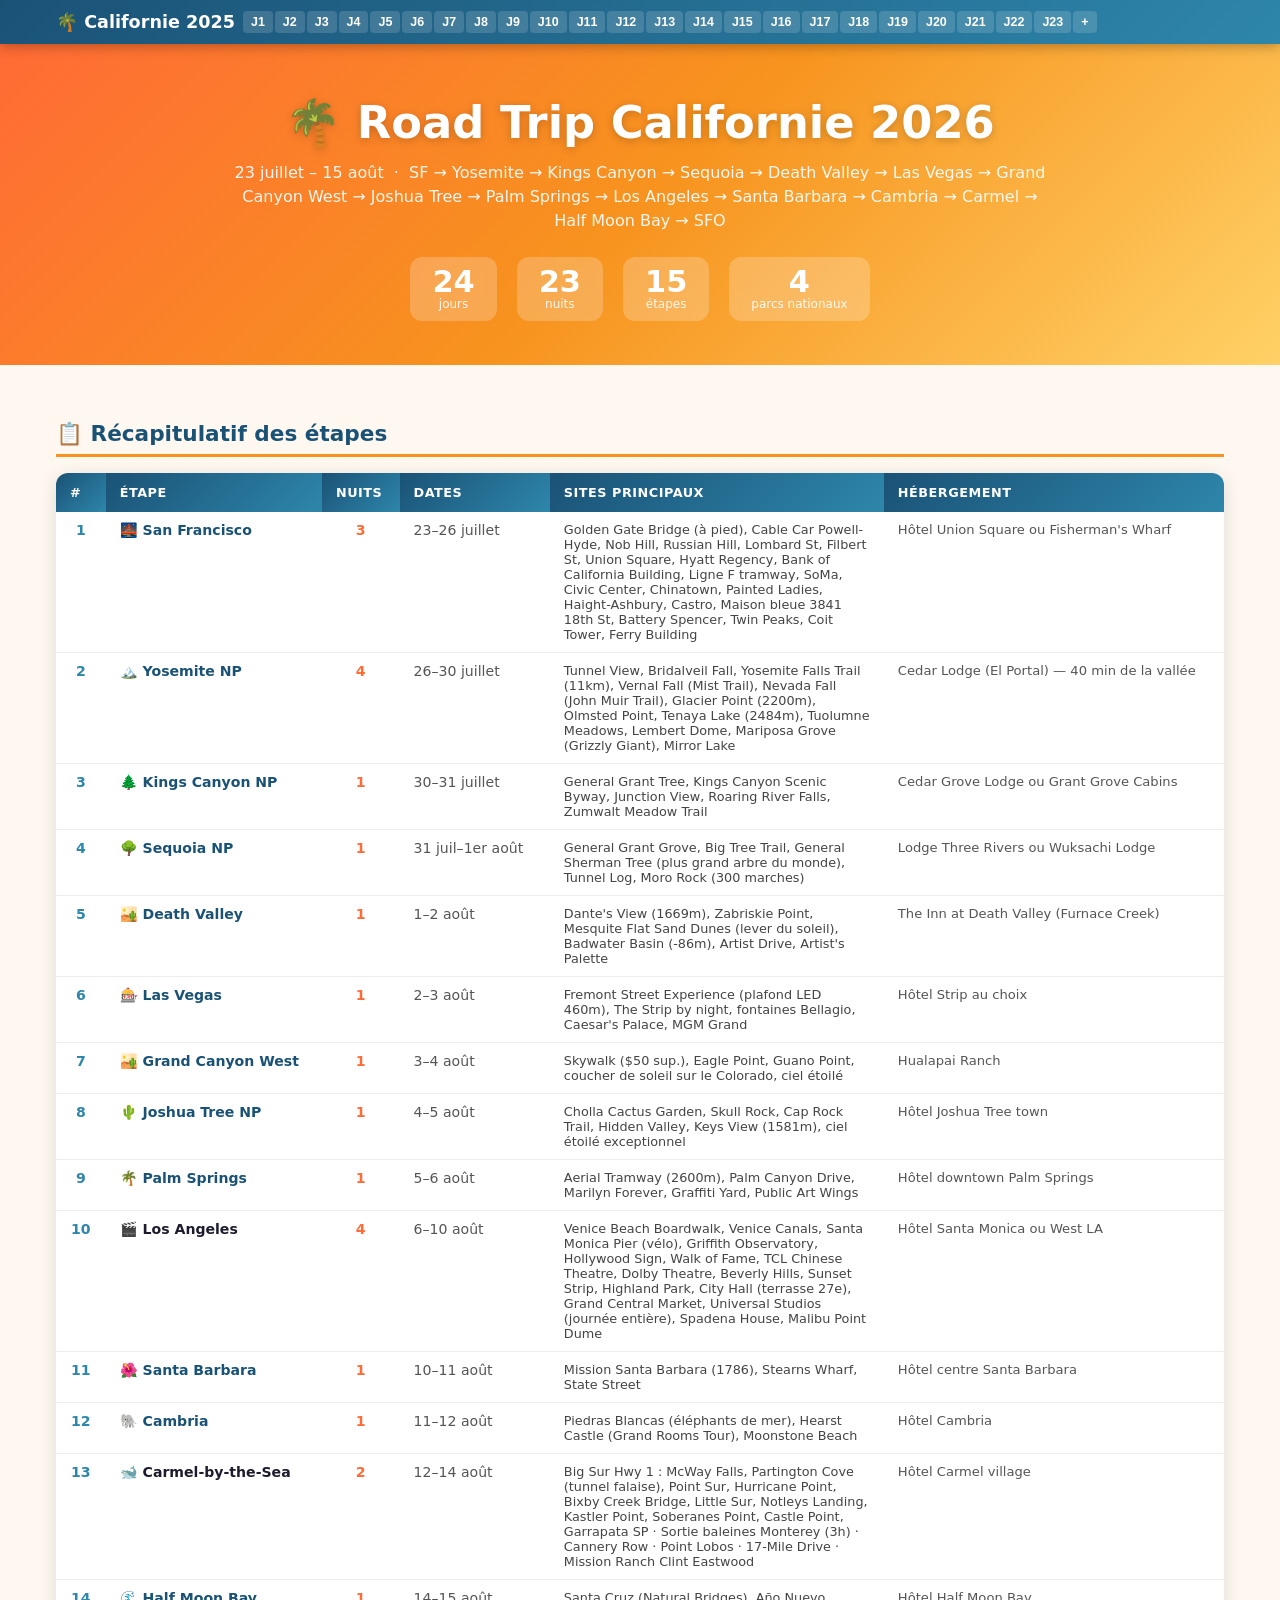
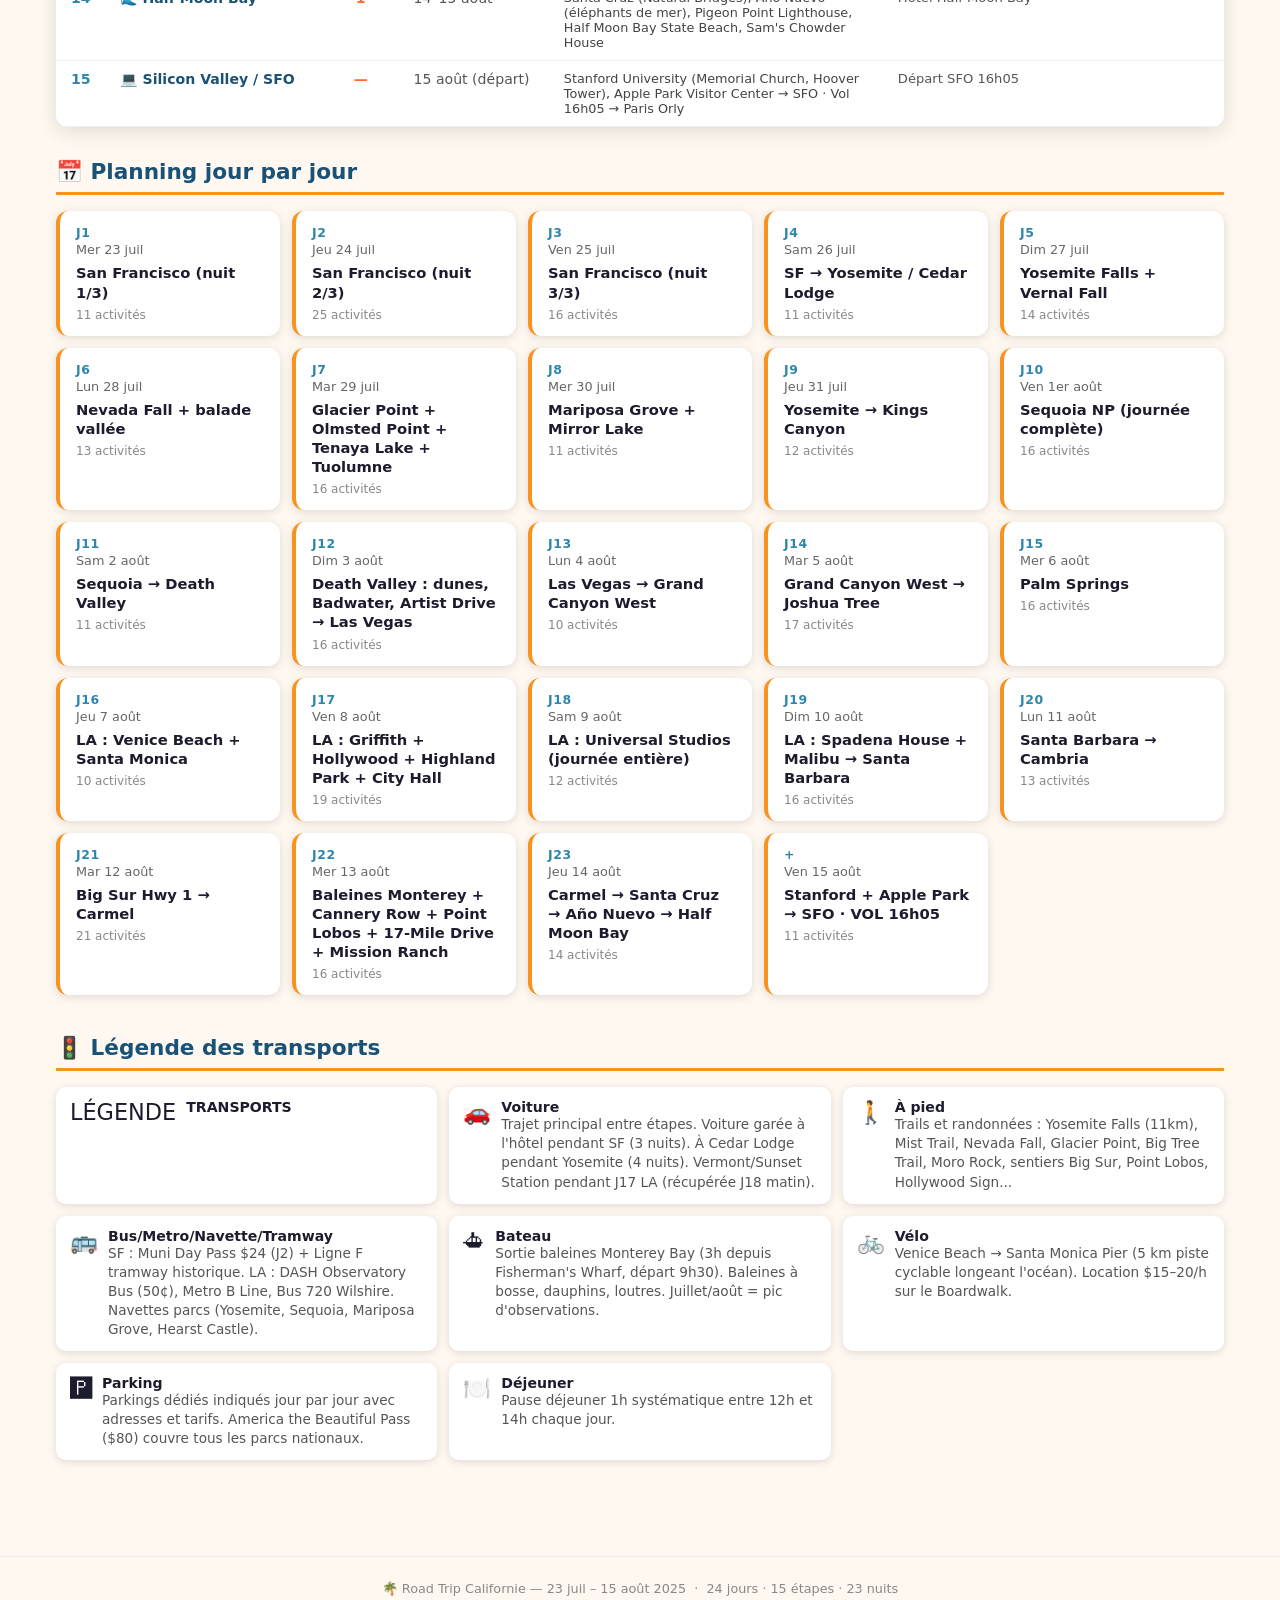
==== index.html @ 9e737b64 "Update year to 2026 in hero title Co-Authored-By: Claude Sonnet 4.6 <noreply@anthropic.com>" ====
<!DOCTYPE html>
<html lang="fr">
<head>
<meta charset="UTF-8">
<meta name="viewport" content="width=device-width, initial-scale=1.0">
<title>Road Trip Californie — 23 juil – 15 aout</title>
<style>
  :root {
    --sunset: #FF6B35; --gold: #F7931E; --sky: #2E86AB; --ocean: #1A5276;
    --sand: #FFF8F0; --palm: #27AE60; --dark: #1C1C2E; --light: #FAFAFA;
    --shadow: rgba(0,0,0,0.12);
  }
  * { box-sizing: border-box; margin: 0; padding: 0; }
  body { font-family: 'Segoe UI', system-ui, sans-serif; background: var(--sand); color: var(--dark); min-height: 100vh; }
  nav { background: linear-gradient(135deg, var(--ocean) 0%, var(--sky) 100%); color: white; position: sticky; top: 0; z-index: 100; box-shadow: 0 2px 12px rgba(0,0,0,0.3); }
  .nav-inner { max-width: 1200px; margin: 0 auto; display: flex; align-items: center; gap: 8px; padding: 0 16px; flex-wrap: wrap; }
  .nav-brand { font-size: 1.1rem; font-weight: 700; padding: 12px 0; cursor: pointer; white-space: nowrap; flex-shrink: 0; }
  .nav-brand:hover { opacity: 0.85; }
  .nav-days { display: flex; gap: 2px; flex-wrap: wrap; padding: 6px 0; flex: 1; }
  .nav-day-btn { background: rgba(255,255,255,0.15); border: none; color: white; padding: 4px 8px; border-radius: 4px; cursor: pointer; font-size: 0.78rem; font-weight: 600; transition: background 0.2s; white-space: nowrap; }
  .nav-day-btn:hover, .nav-day-btn.active { background: rgba(255,255,255,0.35); }
  .hero { background: linear-gradient(135deg, var(--sunset) 0%, var(--gold) 50%, #FFD166 100%); color: white; text-align: center; padding: 52px 20px 44px; position: relative; overflow: hidden; }
  .hero h1 { font-size: clamp(1.6rem, 4vw, 2.8rem); font-weight: 800; text-shadow: 0 2px 8px rgba(0,0,0,0.2); }
  .hero p { font-size: clamp(0.85rem, 2vw, 1rem); margin-top: 12px; opacity: 0.92; max-width: 820px; margin-left: auto; margin-right: auto; line-height: 1.5; }
  .hero-stats { display: flex; gap: 20px; justify-content: center; flex-wrap: wrap; margin-top: 24px; }
  .stat { background: rgba(255,255,255,0.22); border-radius: 12px; padding: 10px 22px; backdrop-filter: blur(4px); }
  .stat-num { font-size: 1.9rem; font-weight: 800; line-height: 1; }
  .stat-label { font-size: 0.75rem; opacity: 0.9; }
  main { max-width: 1200px; margin: 0 auto; padding: 24px 16px 48px; }
  .section-title { font-size: 1.35rem; font-weight: 700; color: var(--ocean); margin: 32px 0 16px; padding-bottom: 8px; border-bottom: 3px solid var(--gold); display: flex; align-items: center; gap: 10px; }
  .recap-table-wrap { overflow-x: auto; border-radius: 12px; box-shadow: 0 4px 20px var(--shadow); }
  table.recap { width: 100%; border-collapse: collapse; background: white; font-size: 0.88rem; }
  table.recap thead th { background: linear-gradient(135deg, var(--ocean), var(--sky)); color: white; padding: 12px 14px; text-align: left; font-weight: 700; font-size: 0.8rem; text-transform: uppercase; letter-spacing: 0.04em; }
  table.recap tbody tr { border-bottom: 1px solid #EEE; transition: background 0.15s; }
  table.recap tbody tr:hover { background: #F0F8FF; }
  table.recap tbody tr.total-row { background: linear-gradient(90deg, #FFF8F0, #FFF3E0); font-weight: 700; }
  table.recap tbody td { padding: 10px 14px; vertical-align: top; }
  table.recap tbody td:first-child { font-weight: 700; color: var(--sky); text-align: center; min-width: 32px; }
  table.recap tbody td:nth-child(2) { font-weight: 600; white-space: nowrap; }
  table.recap tbody td:nth-child(3) { text-align: center; font-weight: 700; color: var(--sunset); }
  table.recap tbody td:nth-child(4) { white-space: nowrap; color: #555; }
  .etape-link { color: var(--ocean); text-decoration: none; font-weight: 600; cursor: pointer; }
  .etape-link:hover { color: var(--sunset); text-decoration: underline; }
  .legende-grid { display: grid; grid-template-columns: repeat(auto-fill, minmax(300px, 1fr)); gap: 12px; }
  .legende-item { background: white; border-radius: 10px; padding: 12px 14px; box-shadow: 0 2px 8px var(--shadow); display: flex; gap: 10px; align-items: flex-start; font-size: 0.85rem; }
  .legende-icon { font-size: 1.4rem; flex-shrink: 0; }
  .legende-text strong { display: block; font-size: 0.88rem; color: var(--dark); }
  .legende-text span { color: #555; line-height: 1.4; }
  .days-grid { display: grid; grid-template-columns: repeat(auto-fill, minmax(220px, 1fr)); gap: 12px; }
  .day-card { background: white; border-radius: 12px; padding: 14px 16px; box-shadow: 0 2px 10px var(--shadow); cursor: pointer; transition: all 0.2s; border-left: 4px solid var(--gold); text-decoration: none; color: var(--dark); display: block; }
  .day-card:hover { transform: translateY(-2px); box-shadow: 0 6px 20px rgba(0,0,0,0.15); border-left-color: var(--sunset); }
  .day-card-num { font-size: 0.78rem; font-weight: 700; color: var(--sky); text-transform: uppercase; letter-spacing: 0.05em; }
  .day-card-date { font-size: 0.8rem; color: #666; margin-top: 2px; }
  .day-card-title { font-size: 0.92rem; font-weight: 600; margin-top: 6px; line-height: 1.3; }
  .day-card-count { font-size: 0.75rem; color: #888; margin-top: 6px; }
  .day-page { display: none; }
  .day-page.active { display: block; }
  .day-hero { background: linear-gradient(135deg, var(--ocean) 0%, var(--sky) 100%); color: white; border-radius: 16px; padding: 28px 24px; margin-bottom: 24px; box-shadow: 0 4px 20px rgba(0,0,0,0.2); }
  .day-hero-num { font-size: 0.85rem; font-weight: 700; opacity: 0.8; text-transform: uppercase; letter-spacing: 0.1em; }
  .day-hero-date { font-size: 1.05rem; font-weight: 600; margin-top: 4px; opacity: 0.9; }
  .day-hero-title { font-size: clamp(1.1rem, 3vw, 1.7rem); font-weight: 800; margin-top: 8px; }
  .day-nav { display: flex; gap: 12px; margin-bottom: 24px; flex-wrap: wrap; }
  .btn { background: white; border: 2px solid var(--sky); color: var(--sky); padding: 8px 18px; border-radius: 8px; cursor: pointer; font-weight: 600; font-size: 0.88rem; transition: all 0.2s; }
  .btn:hover { background: var(--sky); color: white; }
  .btn.primary { background: var(--sky); color: white; }
  .btn.primary:hover { background: var(--ocean); border-color: var(--ocean); }
  .activity-list { display: flex; flex-direction: column; gap: 8px; }
  .activity-item { background: white; border-radius: 10px; padding: 12px 16px; box-shadow: 0 2px 8px var(--shadow); display: grid; grid-template-columns: 72px auto 1fr auto; gap: 10px; align-items: start; border-left: 4px solid transparent; }
  .activity-time { font-weight: 700; font-size: 0.9rem; color: var(--ocean); white-space: nowrap; }
  .activity-type { font-size: 0.75rem; font-weight: 600; padding: 3px 8px; border-radius: 20px; white-space: nowrap; text-align: center; align-self: start; }
  .activity-desc { font-size: 0.88rem; line-height: 1.45; }
  .activity-duration { font-size: 0.78rem; color: #888; white-space: nowrap; text-align: right; font-style: italic; }
  .type-car { background: #FEF3C7; color: #92400E; }
  .type-walk { background: #D1FAE5; color: #065F46; }
  .type-activity { background: #EDE9FE; color: #5B21B6; }
  .type-meal { background: #FEE2E2; color: #991B1B; }
  .type-transit { background: #DBEAFE; color: #1E40AF; }
  .type-parking { background: #F3F4F6; color: #374151; }
  .type-alert { background: #FEE2E2; color: #991B1B; }
  .type-tip { background: #ECFDF5; color: #065F46; }
  .type-boat { background: #CFFAFE; color: #164E63; }
  .type-bike { background: #FEF9C3; color: #713F12; }
  .type-info { background: #F3F4F6; color: #374151; }
  .row-alert { border-left-color: #EF4444 !important; background: #FFF5F5 !important; }
  .row-tip { border-left-color: #10B981 !important; background: #F0FDF4 !important; }
  .row-meal { border-left-color: #F59E0B !important; }
  .row-car { border-left-color: #F59E0B !important; }
  .row-walk { border-left-color: #10B981 !important; }
  .row-transit { border-left-color: #3B82F6 !important; }
  .row-parking { border-left-color: #9CA3AF !important; }
  .row-boat { border-left-color: #06B6D4 !important; }
  .row-bike { border-left-color: #84CC16 !important; }
  .hidden { display: none !important; }
  footer { text-align: center; padding: 24px; color: #888; font-size: 0.8rem; border-top: 1px solid #EEE; margin-top: 48px; }
  @media (max-width: 600px) {
    .activity-item { grid-template-columns: 60px 1fr; }
    .activity-type { grid-column: 2; grid-row: 1; justify-self: start; }
    .activity-desc { grid-column: 1 / -1; }
    .activity-duration { grid-column: 1 / -1; text-align: left; }
  }
</style>
</head>
<body>

<nav>
  <div class="nav-inner">
    <div class="nav-brand" onclick="showHome()">🌴 Californie 2025</div>
    <div class="nav-days">
      <button class="nav-day-btn" onclick="showDay(0)" id="nav-btn-0">J1</button>
      <button class="nav-day-btn" onclick="showDay(1)" id="nav-btn-1">J2</button>
      <button class="nav-day-btn" onclick="showDay(2)" id="nav-btn-2">J3</button>
      <button class="nav-day-btn" onclick="showDay(3)" id="nav-btn-3">J4</button>
      <button class="nav-day-btn" onclick="showDay(4)" id="nav-btn-4">J5</button>
      <button class="nav-day-btn" onclick="showDay(5)" id="nav-btn-5">J6</button>
      <button class="nav-day-btn" onclick="showDay(6)" id="nav-btn-6">J7</button>
      <button class="nav-day-btn" onclick="showDay(7)" id="nav-btn-7">J8</button>
      <button class="nav-day-btn" onclick="showDay(8)" id="nav-btn-8">J9</button>
      <button class="nav-day-btn" onclick="showDay(9)" id="nav-btn-9">J10</button>
      <button class="nav-day-btn" onclick="showDay(10)" id="nav-btn-10">J11</button>
      <button class="nav-day-btn" onclick="showDay(11)" id="nav-btn-11">J12</button>
      <button class="nav-day-btn" onclick="showDay(12)" id="nav-btn-12">J13</button>
      <button class="nav-day-btn" onclick="showDay(13)" id="nav-btn-13">J14</button>
      <button class="nav-day-btn" onclick="showDay(14)" id="nav-btn-14">J15</button>
      <button class="nav-day-btn" onclick="showDay(15)" id="nav-btn-15">J16</button>
      <button class="nav-day-btn" onclick="showDay(16)" id="nav-btn-16">J17</button>
      <button class="nav-day-btn" onclick="showDay(17)" id="nav-btn-17">J18</button>
      <button class="nav-day-btn" onclick="showDay(18)" id="nav-btn-18">J19</button>
      <button class="nav-day-btn" onclick="showDay(19)" id="nav-btn-19">J20</button>
      <button class="nav-day-btn" onclick="showDay(20)" id="nav-btn-20">J21</button>
      <button class="nav-day-btn" onclick="showDay(21)" id="nav-btn-21">J22</button>
      <button class="nav-day-btn" onclick="showDay(22)" id="nav-btn-22">J23</button>
      <button class="nav-day-btn" onclick="showDay(23)" id="nav-btn-23">+</button>
    </div>
  </div>
</nav>

<div id="home-page">
  <div class="hero">
    <h1>🌴 Road Trip Californie 2026</h1>
    <p>23 juillet – 15 août &nbsp;·&nbsp; SF → Yosemite → Kings Canyon → Sequoia → Death Valley → Las Vegas → Grand Canyon West → Joshua Tree → Palm Springs → Los Angeles → Santa Barbara → Cambria → Carmel → Half Moon Bay → SFO</p>
    <div class="hero-stats">
      <div class="stat"><div class="stat-num">24</div><div class="stat-label">jours</div></div>
      <div class="stat"><div class="stat-num">23</div><div class="stat-label">nuits</div></div>
      <div class="stat"><div class="stat-num">15</div><div class="stat-label">étapes</div></div>
      <div class="stat"><div class="stat-num">4</div><div class="stat-label">parcs nationaux</div></div>
    </div>
  </div>

  <main>
    <div class="section-title">📋 Récapitulatif des étapes</div>
    <div class="recap-table-wrap">
      <table class="recap">
        <thead>
          <tr>
            <th>#</th>
            <th>Étape</th>
            <th>Nuits</th>
            <th>Dates</th>
            <th>Sites principaux</th>
            <th>Hébergement</th>
          </tr>
        </thead>
        <tbody>
          <tr>
            <td>1</td>
            <td><a class="etape-link" onclick="showDay(0)">🌉 San Francisco</a></td>
            <td>3</td>
            <td>23–26 juillet</td>
            <td style="font-size:0.8rem;color:#444;max-width:320px">Golden Gate Bridge (à pied), Cable Car Powell-Hyde, Nob Hill, Russian Hill, Lombard St, Filbert St, Union Square, Hyatt Regency, Bank of California Building, Ligne F tramway, SoMa, Civic Center, Chinatown, Painted Ladies, Haight-Ashbury, Castro, Maison bleue 3841 18th St, Battery Spencer, Twin Peaks, Coit Tower, Ferry Building</td>
            <td style="font-size:0.82rem;color:#555">Hôtel Union Square ou Fisherman&#39;s Wharf</td>
          </tr>
          <tr>
            <td>2</td>
            <td><a class="etape-link" onclick="showDay(3)">🏔️ Yosemite NP</a></td>
            <td>4</td>
            <td>26–30 juillet</td>
            <td style="font-size:0.8rem;color:#444;max-width:320px">Tunnel View, Bridalveil Fall, Yosemite Falls Trail (11km), Vernal Fall (Mist Trail), Nevada Fall (John Muir Trail), Glacier Point (2200m), Olmsted Point, Tenaya Lake (2484m), Tuolumne Meadows, Lembert Dome, Mariposa Grove (Grizzly Giant), Mirror Lake</td>
            <td style="font-size:0.82rem;color:#555">Cedar Lodge (El Portal) — 40 min de la vallée</td>
          </tr>
          <tr>
            <td>3</td>
            <td><a class="etape-link" onclick="showDay(8)">🌲 Kings Canyon NP</a></td>
            <td>1</td>
            <td>30–31 juillet</td>
            <td style="font-size:0.8rem;color:#444;max-width:320px">General Grant Tree, Kings Canyon Scenic Byway, Junction View, Roaring River Falls, Zumwalt Meadow Trail</td>
            <td style="font-size:0.82rem;color:#555">Cedar Grove Lodge ou Grant Grove Cabins</td>
          </tr>
          <tr>
            <td>4</td>
            <td><a class="etape-link" onclick="showDay(9)">🌳 Sequoia NP</a></td>
            <td>1</td>
            <td>31 juil–1er août</td>
            <td style="font-size:0.8rem;color:#444;max-width:320px">General Grant Grove, Big Tree Trail, General Sherman Tree (plus grand arbre du monde), Tunnel Log, Moro Rock (300 marches)</td>
            <td style="font-size:0.82rem;color:#555">Lodge Three Rivers ou Wuksachi Lodge</td>
          </tr>
          <tr>
            <td>5</td>
            <td><a class="etape-link" onclick="showDay(10)">🏜️ Death Valley</a></td>
            <td>1</td>
            <td>1–2 août</td>
            <td style="font-size:0.8rem;color:#444;max-width:320px">Dante&#39;s View (1669m), Zabriskie Point, Mesquite Flat Sand Dunes (lever du soleil), Badwater Basin (-86m), Artist Drive, Artist&#39;s Palette</td>
            <td style="font-size:0.82rem;color:#555">The Inn at Death Valley (Furnace Creek)</td>
          </tr>
          <tr>
            <td>6</td>
            <td><a class="etape-link" onclick="showDay(11)">🎰 Las Vegas</a></td>
            <td>1</td>
            <td>2–3 août</td>
            <td style="font-size:0.8rem;color:#444;max-width:320px">Fremont Street Experience (plafond LED 460m), The Strip by night, fontaines Bellagio, Caesar&#39;s Palace, MGM Grand</td>
            <td style="font-size:0.82rem;color:#555">Hôtel Strip au choix</td>
          </tr>
          <tr>
            <td>7</td>
            <td><a class="etape-link" onclick="showDay(8)">🏜️ Grand Canyon West</a></td>
            <td>1</td>
            <td>3–4 août</td>
            <td style="font-size:0.8rem;color:#444;max-width:320px">Skywalk ($50 sup.), Eagle Point, Guano Point, coucher de soleil sur le Colorado, ciel étoilé</td>
            <td style="font-size:0.82rem;color:#555">Hualapai Ranch</td>
          </tr>
          <tr>
            <td>8</td>
            <td><a class="etape-link" onclick="showDay(13)">🌵 Joshua Tree NP</a></td>
            <td>1</td>
            <td>4–5 août</td>
            <td style="font-size:0.8rem;color:#444;max-width:320px">Cholla Cactus Garden, Skull Rock, Cap Rock Trail, Hidden Valley, Keys View (1581m), ciel étoilé exceptionnel</td>
            <td style="font-size:0.82rem;color:#555">Hôtel Joshua Tree town</td>
          </tr>
          <tr>
            <td>9</td>
            <td><a class="etape-link" onclick="showDay(14)">🌴 Palm Springs</a></td>
            <td>1</td>
            <td>5–6 août</td>
            <td style="font-size:0.8rem;color:#444;max-width:320px">Aerial Tramway (2600m), Palm Canyon Drive, Marilyn Forever, Graffiti Yard, Public Art Wings</td>
            <td style="font-size:0.82rem;color:#555">Hôtel downtown Palm Springs</td>
          </tr>
          <tr>
            <td>10</td>
            <td>🎬 Los Angeles</td>
            <td>4</td>
            <td>6–10 août</td>
            <td style="font-size:0.8rem;color:#444;max-width:320px">Venice Beach Boardwalk, Venice Canals, Santa Monica Pier (vélo), Griffith Observatory, Hollywood Sign, Walk of Fame, TCL Chinese Theatre, Dolby Theatre, Beverly Hills, Sunset Strip, Highland Park, City Hall (terrasse 27e), Grand Central Market, Universal Studios (journée entière), Spadena House, Malibu Point Dume</td>
            <td style="font-size:0.82rem;color:#555">Hôtel Santa Monica ou West LA</td>
          </tr>
          <tr>
            <td>11</td>
            <td><a class="etape-link" onclick="showDay(15)">🌺 Santa Barbara</a></td>
            <td>1</td>
            <td>10–11 août</td>
            <td style="font-size:0.8rem;color:#444;max-width:320px">Mission Santa Barbara (1786), Stearns Wharf, State Street</td>
            <td style="font-size:0.82rem;color:#555">Hôtel centre Santa Barbara</td>
          </tr>
          <tr>
            <td>12</td>
            <td><a class="etape-link" onclick="showDay(19)">🐘 Cambria</a></td>
            <td>1</td>
            <td>11–12 août</td>
            <td style="font-size:0.8rem;color:#444;max-width:320px">Piedras Blancas (éléphants de mer), Hearst Castle (Grand Rooms Tour), Moonstone Beach</td>
            <td style="font-size:0.82rem;color:#555">Hôtel Cambria</td>
          </tr>
          <tr>
            <td>13</td>
            <td>🐋 Carmel-by-the-Sea</td>
            <td>2</td>
            <td>12–14 août</td>
            <td style="font-size:0.8rem;color:#444;max-width:320px">Big Sur Hwy 1 : McWay Falls, Partington Cove (tunnel falaise), Point Sur, Hurricane Point, Bixby Creek Bridge, Little Sur, Notleys Landing, Kastler Point, Soberanes Point, Castle Point, Garrapata SP · Sortie baleines Monterey (3h) · Cannery Row · Point Lobos · 17-Mile Drive · Mission Ranch Clint Eastwood</td>
            <td style="font-size:0.82rem;color:#555">Hôtel Carmel village</td>
          </tr>
          <tr>
            <td>14</td>
            <td><a class="etape-link" onclick="showDay(22)">🌊 Half Moon Bay</a></td>
            <td>1</td>
            <td>14–15 août</td>
            <td style="font-size:0.8rem;color:#444;max-width:320px">Santa Cruz (Natural Bridges), Año Nuevo (éléphants de mer), Pigeon Point Lighthouse, Half Moon Bay State Beach, Sam&#39;s Chowder House</td>
            <td style="font-size:0.82rem;color:#555">Hôtel Half Moon Bay</td>
          </tr>
          <tr>
            <td>15</td>
            <td><a class="etape-link" onclick="showDay(10)">💻 Silicon Valley / SFO</a></td>
            <td>—</td>
            <td>15 août (départ)</td>
            <td style="font-size:0.8rem;color:#444;max-width:320px">Stanford University (Memorial Church, Hoover Tower), Apple Park Visitor Center → SFO · Vol 16h05 → Paris Orly</td>
            <td style="font-size:0.82rem;color:#555">Départ SFO 16h05</td>
          </tr>
        </tbody>
      </table>
    </div>

    <div class="section-title">📅 Planning jour par jour</div>
    <div class="days-grid">
      <a class="day-card" onclick="showDay(0)">
        <div class="day-card-num">J1</div>
        <div class="day-card-date">Mer 23 juil</div>
        <div class="day-card-title">San Francisco (nuit 1/3)</div>
        <div class="day-card-count">11 activités</div>
      </a>
      <a class="day-card" onclick="showDay(1)">
        <div class="day-card-num">J2</div>
        <div class="day-card-date">Jeu 24 juil</div>
        <div class="day-card-title">San Francisco (nuit 2/3)</div>
        <div class="day-card-count">25 activités</div>
      </a>
      <a class="day-card" onclick="showDay(2)">
        <div class="day-card-num">J3</div>
        <div class="day-card-date">Ven 25 juil</div>
        <div class="day-card-title">San Francisco (nuit 3/3)</div>
        <div class="day-card-count">16 activités</div>
      </a>
      <a class="day-card" onclick="showDay(3)">
        <div class="day-card-num">J4</div>
        <div class="day-card-date">Sam 26 juil</div>
        <div class="day-card-title">SF → Yosemite / Cedar Lodge</div>
        <div class="day-card-count">11 activités</div>
      </a>
      <a class="day-card" onclick="showDay(4)">
        <div class="day-card-num">J5</div>
        <div class="day-card-date">Dim 27 juil</div>
        <div class="day-card-title">Yosemite Falls + Vernal Fall</div>
        <div class="day-card-count">14 activités</div>
      </a>
      <a class="day-card" onclick="showDay(5)">
        <div class="day-card-num">J6</div>
        <div class="day-card-date">Lun 28 juil</div>
        <div class="day-card-title">Nevada Fall + balade vallée</div>
        <div class="day-card-count">13 activités</div>
      </a>
      <a class="day-card" onclick="showDay(6)">
        <div class="day-card-num">J7</div>
        <div class="day-card-date">Mar 29 juil</div>
        <div class="day-card-title">Glacier Point + Olmsted Point + Tenaya Lake + Tuolumne</div>
        <div class="day-card-count">16 activités</div>
      </a>
      <a class="day-card" onclick="showDay(7)">
        <div class="day-card-num">J8</div>
        <div class="day-card-date">Mer 30 juil</div>
        <div class="day-card-title">Mariposa Grove + Mirror Lake</div>
        <div class="day-card-count">11 activités</div>
      </a>
      <a class="day-card" onclick="showDay(8)">
        <div class="day-card-num">J9</div>
        <div class="day-card-date">Jeu 31 juil</div>
        <div class="day-card-title">Yosemite → Kings Canyon</div>
        <div class="day-card-count">12 activités</div>
      </a>
      <a class="day-card" onclick="showDay(9)">
        <div class="day-card-num">J10</div>
        <div class="day-card-date">Ven 1er août</div>
        <div class="day-card-title">Sequoia NP (journée complète)</div>
        <div class="day-card-count">16 activités</div>
      </a>
      <a class="day-card" onclick="showDay(10)">
        <div class="day-card-num">J11</div>
        <div class="day-card-date">Sam 2 août</div>
        <div class="day-card-title">Sequoia → Death Valley</div>
        <div class="day-card-count">11 activités</div>
      </a>
      <a class="day-card" onclick="showDay(11)">
        <div class="day-card-num">J12</div>
        <div class="day-card-date">Dim 3 août</div>
        <div class="day-card-title">Death Valley : dunes, Badwater, Artist Drive → Las Vegas</div>
        <div class="day-card-count">16 activités</div>
      </a>
      <a class="day-card" onclick="showDay(12)">
        <div class="day-card-num">J13</div>
        <div class="day-card-date">Lun 4 août</div>
        <div class="day-card-title">Las Vegas → Grand Canyon West</div>
        <div class="day-card-count">10 activités</div>
      </a>
      <a class="day-card" onclick="showDay(13)">
        <div class="day-card-num">J14</div>
        <div class="day-card-date">Mar 5 août</div>
        <div class="day-card-title">Grand Canyon West → Joshua Tree</div>
        <div class="day-card-count">17 activités</div>
      </a>
      <a class="day-card" onclick="showDay(14)">
        <div class="day-card-num">J15</div>
        <div class="day-card-date">Mer 6 août</div>
        <div class="day-card-title">Palm Springs</div>
        <div class="day-card-count">16 activités</div>
      </a>
      <a class="day-card" onclick="showDay(15)">
        <div class="day-card-num">J16</div>
        <div class="day-card-date">Jeu 7 août</div>
        <div class="day-card-title">LA : Venice Beach + Santa Monica</div>
        <div class="day-card-count">10 activités</div>
      </a>
      <a class="day-card" onclick="showDay(16)">
        <div class="day-card-num">J17</div>
        <div class="day-card-date">Ven 8 août</div>
        <div class="day-card-title">LA : Griffith + Hollywood + Highland Park + City Hall</div>
        <div class="day-card-count">19 activités</div>
      </a>
      <a class="day-card" onclick="showDay(17)">
        <div class="day-card-num">J18</div>
        <div class="day-card-date">Sam 9 août</div>
        <div class="day-card-title">LA : Universal Studios (journée entière)</div>
        <div class="day-card-count">12 activités</div>
      </a>
      <a class="day-card" onclick="showDay(18)">
        <div class="day-card-num">J19</div>
        <div class="day-card-date">Dim 10 août</div>
        <div class="day-card-title">LA : Spadena House + Malibu → Santa Barbara</div>
        <div class="day-card-count">16 activités</div>
      </a>
      <a class="day-card" onclick="showDay(19)">
        <div class="day-card-num">J20</div>
        <div class="day-card-date">Lun 11 août</div>
        <div class="day-card-title">Santa Barbara → Cambria</div>
        <div class="day-card-count">13 activités</div>
      </a>
      <a class="day-card" onclick="showDay(20)">
        <div class="day-card-num">J21</div>
        <div class="day-card-date">Mar 12 août</div>
        <div class="day-card-title">Big Sur Hwy 1 → Carmel</div>
        <div class="day-card-count">21 activités</div>
      </a>
      <a class="day-card" onclick="showDay(21)">
        <div class="day-card-num">J22</div>
        <div class="day-card-date">Mer 13 août</div>
        <div class="day-card-title">Baleines Monterey + Cannery Row + Point Lobos + 17-Mile Drive + Mission Ranch</div>
        <div class="day-card-count">16 activités</div>
      </a>
      <a class="day-card" onclick="showDay(22)">
        <div class="day-card-num">J23</div>
        <div class="day-card-date">Jeu 14 août</div>
        <div class="day-card-title">Carmel → Santa Cruz → Año Nuevo → Half Moon Bay</div>
        <div class="day-card-count">14 activités</div>
      </a>
      <a class="day-card" onclick="showDay(23)">
        <div class="day-card-num">+</div>
        <div class="day-card-date">Ven 15 août</div>
        <div class="day-card-title">Stanford + Apple Park → SFO · VOL 16h05</div>
        <div class="day-card-count">11 activités</div>
      </a>
    </div>

    <div class="section-title" style="margin-top:40px">🚦 Légende des transports</div>
    <div class="legende-grid">
      <div class="legende-item">
        <div class="legende-icon">LÉGENDE</div>
        <div class="legende-text"><strong>TRANSPORTS</strong><span></span></div>
      </div>
      <div class="legende-item">
        <div class="legende-icon">🚗</div>
        <div class="legende-text"><strong>Voiture</strong><span>Trajet principal entre étapes. Voiture garée à l&#39;hôtel pendant SF (3 nuits). À Cedar Lodge pendant Yosemite (4 nuits). Vermont/Sunset Station pendant J17 LA (récupérée J18 matin).</span></div>
      </div>
      <div class="legende-item">
        <div class="legende-icon">🚶</div>
        <div class="legende-text"><strong>À pied</strong><span>Trails et randonnées : Yosemite Falls (11km), Mist Trail, Nevada Fall, Glacier Point, Big Tree Trail, Moro Rock, sentiers Big Sur, Point Lobos, Hollywood Sign...</span></div>
      </div>
      <div class="legende-item">
        <div class="legende-icon">🚌</div>
        <div class="legende-text"><strong>Bus/Metro/Navette/Tramway</strong><span>SF : Muni Day Pass $24 (J2) + Ligne F tramway historique. LA : DASH Observatory Bus (50¢), Metro B Line, Bus 720 Wilshire. Navettes parcs (Yosemite, Sequoia, Mariposa Grove, Hearst Castle).</span></div>
      </div>
      <div class="legende-item">
        <div class="legende-icon">⛴</div>
        <div class="legende-text"><strong>Bateau</strong><span>Sortie baleines Monterey Bay (3h depuis Fisherman&#39;s Wharf, départ 9h30). Baleines à bosse, dauphins, loutres. Juillet/août = pic d&#39;observations.</span></div>
      </div>
      <div class="legende-item">
        <div class="legende-icon">🚲</div>
        <div class="legende-text"><strong>Vélo</strong><span>Venice Beach → Santa Monica Pier (5 km piste cyclable longeant l&#39;océan). Location $15–20/h sur le Boardwalk.</span></div>
      </div>
      <div class="legende-item">
        <div class="legende-icon">🅿</div>
        <div class="legende-text"><strong>Parking</strong><span>Parkings dédiés indiqués jour par jour avec adresses et tarifs. America the Beautiful Pass ($80) couvre tous les parcs nationaux.</span></div>
      </div>
      <div class="legende-item">
        <div class="legende-icon">🍽️</div>
        <div class="legende-text"><strong>Déjeuner</strong><span>Pause déjeuner 1h systématique entre 12h et 14h chaque jour.</span></div>
      </div>
    </div>
  </main>
</div>

<div id="day-page-0" class="day-page">
  <div class="day-hero">
    <div class="day-hero-num">J1</div>
    <div class="day-hero-date">Mer 23 juil</div>
    <div class="day-hero-title">San Francisco (nuit 1/3)</div>
  </div>
  <main>
    <div class="day-nav">
      <button class="btn" onclick="showHome()">&#8592; Récapitulatif</button>
      
      <button class="btn primary" onclick="showDay(1)">&#9654; J2</button>
    </div>
    <div class="activity-list">
          <div class="activity-item row-activity">
          <div class="activity-time">13h50</div>
          <div class="activity-type type-activity">🏃 Activité</div>
          <div class="activity-desc">Atterrissage SFO. Bagages + immigration.</div>
          <div class="activity-duration">~1h</div>
        </div>
          <div class="activity-item row-car">
          <div class="activity-time">15h00</div>
          <div class="activity-type type-car">🚗 Voiture</div>
          <div class="activity-desc">SFO → hôtel (Union Square ou Fisherman&#39;s Wharf)</div>
          <div class="activity-duration">45 min</div>
        </div>
          <div class="activity-item row-info">
          <div class="activity-time">💡 Conseil</div>
          <div class="activity-type type-info"></div>
          <div class="activity-desc">Voiture garée au parking hôtel — n&#39;en bouge plus jusqu&#39;au Jour 4 matin.</div>
          <div class="activity-duration"></div>
        </div>
          <div class="activity-item row-activity">
          <div class="activity-time">16h00</div>
          <div class="activity-type type-activity">🏃 Activité</div>
          <div class="activity-desc">Check-in hôtel. Repos — décalage 9h Paris → SF.</div>
          <div class="activity-duration"></div>
        </div>
          <div class="activity-item row-walk">
          <div class="activity-time">16h30</div>
          <div class="activity-type type-walk">🚶 À pied</div>
          <div class="activity-desc">Union Square : place centrale de SF, grands magasins, sculptures, ambiance animée.</div>
          <div class="activity-duration">30 min</div>
        </div>
          <div class="activity-item row-transit">
          <div class="activity-time">17h05</div>
          <div class="activity-type type-transit">🚌 Muni</div>
          <div class="activity-desc">Union Square → Embarcadero</div>
          <div class="activity-duration">10 min</div>
        </div>
          <div class="activity-item row-walk">
          <div class="activity-time">17h20</div>
          <div class="activity-type type-walk">🚶 À pied</div>
          <div class="activity-desc">Hyatt Regency SF (5 Embarcadero Center) : atrium spectaculaire de 17 étages. Entrée libre.</div>
          <div class="activity-duration">20 min</div>
        </div>
          <div class="activity-item row-walk">
          <div class="activity-time">17h45</div>
          <div class="activity-type type-walk">🚶 À pied</div>
          <div class="activity-desc">Hyatt Regency → Pier 39 (Fisherman&#39;s Wharf)</div>
          <div class="activity-duration">10 min</div>
        </div>
          <div class="activity-item row-walk">
          <div class="activity-time">18h00</div>
          <div class="activity-type type-walk">🚶 À pied</div>
          <div class="activity-desc">Pier 39 : lions de mer, boutiques, ambiance du port.</div>
          <div class="activity-duration">45 min</div>
        </div>
          <div class="activity-item row-meal">
          <div class="activity-time">19h00</div>
          <div class="activity-type type-meal">🍽️ Déjeuner</div>
          <div class="activity-desc">Dîner Fisherman&#39;s Wharf : fruits de mer, chowder en pain sourdough.</div>
          <div class="activity-duration">1h</div>
        </div>
          <div class="activity-item row-alert">
          <div class="activity-time">21h00</div>
          <div class="activity-type type-alert">⚠️ Alerte</div>
          <div class="activity-desc">Coucher tôt obligatoire — récupération jet-lag 9h de décalage.</div>
          <div class="activity-duration"></div>
        </div>
    </div>
    <div class="day-nav" style="margin-top:24px">
      <button class="btn" onclick="showHome()">&#8592; Récapitulatif</button>
      
      <button class="btn primary" onclick="showDay(1)">&#9654; J2</button>
    </div>
  </main>
</div>

<div id="day-page-1" class="day-page">
  <div class="day-hero">
    <div class="day-hero-num">J2</div>
    <div class="day-hero-date">Jeu 24 juil</div>
    <div class="day-hero-title">San Francisco (nuit 2/3)</div>
  </div>
  <main>
    <div class="day-nav">
      <button class="btn" onclick="showHome()">&#8592; Récapitulatif</button>
      <button class="btn" onclick="showDay(0)">&#9664; J1</button>
      <button class="btn primary" onclick="showDay(2)">&#9654; J3</button>
    </div>
    <div class="activity-list">
          <div class="activity-item row-activity">
          <div class="activity-time">09h00</div>
          <div class="activity-type type-activity">🏃 Activité</div>
          <div class="activity-desc">Départ hôtel — journée 100% transports en commun. Achetez Muni Day Pass $24.</div>
          <div class="activity-duration"></div>
        </div>
          <div class="activity-item row-transit">
          <div class="activity-time">💡 Conseil</div>
          <div class="activity-type type-transit">Muni Day Pass $24 : cable car + bus + tramway ligne F illimités toute la journée.</div>
          <div class="activity-desc">$24</div>
          <div class="activity-duration"></div>
        </div>
          <div class="activity-item row-transit">
          <div class="activity-time">09h00</div>
          <div class="activity-type type-transit">🚌 Muni bus 28</div>
          <div class="activity-desc">Hôtel → Golden Gate Bridge Vista Point (côté SF)</div>
          <div class="activity-duration">25 min</div>
        </div>
          <div class="activity-item row-walk">
          <div class="activity-time">09h30</div>
          <div class="activity-type type-walk">🚶 À pied</div>
          <div class="activity-desc">Golden Gate Bridge : traversée à pied A/R (1,5 km). Vue sur la baie et Marin.</div>
          <div class="activity-duration">25 min</div>
        </div>
          <div class="activity-item row-transit">
          <div class="activity-time">10h00</div>
          <div class="activity-type type-transit">🚌 Muni</div>
          <div class="activity-desc">Golden Gate → terminus cable car Powell-Hyde (Powell &amp; Market)</div>
          <div class="activity-duration">15 min</div>
        </div>
          <div class="activity-item row-transit">
          <div class="activity-time">10h20</div>
          <div class="activity-type type-transit">🚌 Cable car Powell-Hyde</div>
          <div class="activity-desc">Monte Nob Hill : quartier des grandes demeures victoriennes, Grace Cathedral, Huntington Park.</div>
          <div class="activity-duration">15 min · inclus pass</div>
        </div>
          <div class="activity-item row-transit">
          <div class="activity-time">10h40</div>
          <div class="activity-type type-transit">🚌 Cable car (suite)</div>
          <div class="activity-desc">Nob Hill → Russian Hill : quartier bohème, jardins cachés, vue sur Bay Bridge.</div>
          <div class="activity-duration">10 min</div>
        </div>
          <div class="activity-item row-walk">
          <div class="activity-time">10h55</div>
          <div class="activity-type type-walk">🚶 À pied</div>
          <div class="activity-desc">Lombard Street : descente à pied du célèbre zigzag à 8 virages.</div>
          <div class="activity-duration">20 min</div>
        </div>
          <div class="activity-item row-walk">
          <div class="activity-time">11h20</div>
          <div class="activity-type type-walk">🚶 À pied</div>
          <div class="activity-desc">Lombard → Filbert Street (Telegraph Hill) : rue la plus pentue de SF. Perroquets sauvages.</div>
          <div class="activity-duration">15 min</div>
        </div>
          <div class="activity-item row-meal">
          <div class="activity-time">12h30</div>
          <div class="activity-type type-meal">🍽️ Déjeuner</div>
          <div class="activity-desc">Pause déjeuner — North Beach — Tony&#39;s Pizza ou Café Vesuvio, ambiance italienne</div>
          <div class="activity-duration">1h</div>
        </div>
          <div class="activity-item row-walk">
          <div class="activity-time">13h30</div>
          <div class="activity-type type-walk">🚶 À pied</div>
          <div class="activity-desc">Chinatown : Grant Avenue, temples, épiceries exotiques, architecture orientale.</div>
          <div class="activity-duration">45 min</div>
        </div>
          <div class="activity-item row-walk">
          <div class="activity-time">14h20</div>
          <div class="activity-type type-walk">🚶 À pied</div>
          <div class="activity-desc">Bank of California Building (400 California St, Financial District) : néo-classique 1908.</div>
          <div class="activity-duration">15 min</div>
        </div>
          <div class="activity-item row-walk">
          <div class="activity-time">14h40</div>
          <div class="activity-type type-walk">🚶 À pied</div>
          <div class="activity-desc">Montgomery Street : cœur du Financial District, architecture années 1920–60.</div>
          <div class="activity-duration">15 min</div>
        </div>
          <div class="activity-item row-transit">
          <div class="activity-time">15h00</div>
          <div class="activity-type type-transit">🚌 Ligne F (tramway historique)</div>
          <div class="activity-desc">Market Street → SoMa : tramways vintage des années 1930–50 (Melbourne, Milan, Philadelphie). Montez ligne F direction Castro.</div>
          <div class="activity-duration">15 min · inclus pass</div>
        </div>
          <div class="activity-item row-walk">
          <div class="activity-time">15h20</div>
          <div class="activity-type type-walk">🚶 À pied</div>
          <div class="activity-desc">SoMa (South of Market) : arrêt intermédiaire. Galeries d&#39;art, street art, architecture industrielle reconvertie.</div>
          <div class="activity-duration">25 min</div>
        </div>
          <div class="activity-item row-transit">
          <div class="activity-time">15h50</div>
          <div class="activity-type type-transit">🚌 Ligne F (suite)</div>
          <div class="activity-desc">SoMa → Civic Center</div>
          <div class="activity-duration">10 min · inclus pass</div>
        </div>
          <div class="activity-item row-walk">
          <div class="activity-time">16h05</div>
          <div class="activity-type type-walk">🚶 À pied</div>
          <div class="activity-desc">Civic Center : City Hall (dôme doré 1915), Bill Graham Civic Auditorium, architecture Beaux-Arts.</div>
          <div class="activity-duration">30 min</div>
        </div>
          <div class="activity-item row-transit">
          <div class="activity-time">16h40</div>
          <div class="activity-type type-transit">🚌 Muni bus 21</div>
          <div class="activity-desc">Civic Center → Alamo Square</div>
          <div class="activity-duration">15 min</div>
        </div>
          <div class="activity-item row-walk">
          <div class="activity-time">17h00</div>
          <div class="activity-type type-walk">🚶 À pied</div>
          <div class="activity-desc">Painted Ladies (Alamo Square) : photo face à la skyline de SF.</div>
          <div class="activity-duration">30 min</div>
        </div>
          <div class="activity-item row-walk">
          <div class="activity-time">17h35</div>
          <div class="activity-type type-walk">🚶 À pied</div>
          <div class="activity-desc">Haight-Ashbury : quartier hippie, boutiques vintage.</div>
          <div class="activity-duration">35 min</div>
        </div>
          <div class="activity-item row-transit">
          <div class="activity-time">18h15</div>
          <div class="activity-type type-transit">🚌 Muni bus 24</div>
          <div class="activity-desc">Haight-Ashbury → Castro District</div>
          <div class="activity-duration">15 min</div>
        </div>
          <div class="activity-item row-walk">
          <div class="activity-time">18h35</div>
          <div class="activity-type type-walk">🚶 À pied</div>
          <div class="activity-desc">Castro : Rainbow Flag, boutiques emblématiques, architecture victorienne colorée.</div>
          <div class="activity-duration">25 min</div>
        </div>
          <div class="activity-item row-walk">
          <div class="activity-time">19h05</div>
          <div class="activity-type type-walk">🚶 À pied</div>
          <div class="activity-desc">Castro → Maison bleue (3841 18th Street) : maison victorienne emblématique. Photo.</div>
          <div class="activity-duration">10 min</div>
        </div>
          <div class="activity-item row-transit">
          <div class="activity-time">19h20</div>
          <div class="activity-type type-transit">🚌 Muni</div>
          <div class="activity-desc">Castro → hôtel</div>
          <div class="activity-duration">20 min</div>
        </div>
          <div class="activity-item row-meal">
          <div class="activity-time">20h00</div>
          <div class="activity-type type-meal">🍽️ Déjeuner</div>
          <div class="activity-desc">Dîner SF — Hayes Valley ou Mission District.</div>
          <div class="activity-duration">1h</div>
        </div>
    </div>
    <div class="day-nav" style="margin-top:24px">
      <button class="btn" onclick="showHome()">&#8592; Récapitulatif</button>
      <button class="btn" onclick="showDay(0)">&#9664; J1</button>
      <button class="btn primary" onclick="showDay(2)">&#9654; J3</button>
    </div>
  </main>
</div>

<div id="day-page-2" class="day-page">
  <div class="day-hero">
    <div class="day-hero-num">J3</div>
    <div class="day-hero-date">Ven 25 juil</div>
    <div class="day-hero-title">San Francisco (nuit 3/3)</div>
  </div>
  <main>
    <div class="day-nav">
      <button class="btn" onclick="showHome()">&#8592; Récapitulatif</button>
      <button class="btn" onclick="showDay(1)">&#9664; J2</button>
      <button class="btn primary" onclick="showDay(3)">&#9654; J4</button>
    </div>
    <div class="activity-list">
          <div class="activity-item row-activity">
          <div class="activity-time">09h00</div>
          <div class="activity-type type-activity">🏃 Activité</div>
          <div class="activity-desc">Départ hôtel en voiture — seule demi-journée en voiture à SF.</div>
          <div class="activity-duration"></div>
        </div>
          <div class="activity-item row-car">
          <div class="activity-time">09h00</div>
          <div class="activity-type type-car">🚗 Voiture</div>
          <div class="activity-desc">Hôtel → Battery Spencer (traversée Golden Gate, côté Marin)</div>
          <div class="activity-duration">20 min</div>
        </div>
          <div class="activity-item row-walk">
          <div class="activity-time">09h25</div>
          <div class="activity-type type-walk">🚶 À pied</div>
          <div class="activity-desc">Battery Spencer : photo emblématique du Golden Gate en surplomb depuis fortifications militaires.</div>
          <div class="activity-duration">20 min</div>
        </div>
          <div class="activity-item row-car">
          <div class="activity-time">09h50</div>
          <div class="activity-type type-car">🚗 Voiture</div>
          <div class="activity-desc">Battery Spencer → Twin Peaks (retour côté SF)</div>
          <div class="activity-duration">25 min</div>
        </div>
          <div class="activity-item row-walk">
          <div class="activity-time">10h15</div>
          <div class="activity-type type-walk">🚶 À pied</div>
          <div class="activity-desc">Twin Peaks : vue à 360° sur toute SF depuis 280m. La meilleure vue de la ville.</div>
          <div class="activity-duration">30 min</div>
        </div>
          <div class="activity-item row-car">
          <div class="activity-time">10h50</div>
          <div class="activity-type type-car">🚗 Voiture</div>
          <div class="activity-desc">Twin Peaks → Coit Tower (North Beach)</div>
          <div class="activity-duration">15 min</div>
        </div>
          <div class="activity-item row-parking">
          <div class="activity-time">11h05</div>
          <div class="activity-type type-parking">🅿 Parking</div>
          <div class="activity-desc">Coit Tower Lot (Telegraph Hill Blvd) — arrivez tôt, places limitées.</div>
          <div class="activity-duration">$5–8/h</div>
        </div>
          <div class="activity-item row-walk">
          <div class="activity-time">11h10</div>
          <div class="activity-type type-walk">🚶 À pied</div>
          <div class="activity-desc">Coit Tower : fresques murales New Deal (années 30) + vue panoramique sur la baie.</div>
          <div class="activity-duration">40 min</div>
        </div>
          <div class="activity-item row-meal">
          <div class="activity-time">12h30</div>
          <div class="activity-type type-meal">🍽️ Déjeuner</div>
          <div class="activity-desc">Pause déjeuner — North Beach — déjeuner avant-dernière journée à SF</div>
          <div class="activity-duration">1h</div>
        </div>
          <div class="activity-item row-car">
          <div class="activity-time">13h30</div>
          <div class="activity-type type-car">🚗 Voiture</div>
          <div class="activity-desc">Voiture rendue au parking hôtel. Après-midi à pied.</div>
          <div class="activity-duration">10 min</div>
        </div>
          <div class="activity-item row-transit">
          <div class="activity-time">13h45</div>
          <div class="activity-type type-transit">🚌 Ligne F (tramway historique)</div>
          <div class="activity-desc">Hôtel → Embarcadero (Ferry Building)</div>
          <div class="activity-duration">10 min · $2.50</div>
        </div>
          <div class="activity-item row-walk">
          <div class="activity-time">14h00</div>
          <div class="activity-type type-walk">🚶 À pied</div>
          <div class="activity-desc">Ferry Building Marketplace : marché de producteurs, huîtres, chocolat Dandelion, café Blue Bottle.</div>
          <div class="activity-duration">1h</div>
        </div>
          <div class="activity-item row-walk">
          <div class="activity-time">15h05</div>
          <div class="activity-type type-walk">🚶 À pied</div>
          <div class="activity-desc">Embarcadero : promenade face à la baie, vue sur Bay Bridge.</div>
          <div class="activity-duration">30 min</div>
        </div>
          <div class="activity-item row-transit">
          <div class="activity-time">15h40</div>
          <div class="activity-type type-transit">🚌 Muni</div>
          <div class="activity-desc">Embarcadero → hôtel</div>
          <div class="activity-duration">15 min</div>
        </div>
          <div class="activity-item row-activity">
          <div class="activity-time">16h00</div>
          <div class="activity-type type-activity">🏃 Activité</div>
          <div class="activity-desc">Retour hôtel. Repos. Préparer bagages Yosemite — départ demain matin.</div>
          <div class="activity-duration"></div>
        </div>
          <div class="activity-item row-meal">
          <div class="activity-time">19h30</div>
          <div class="activity-type type-meal">🍽️ Déjeuner</div>
          <div class="activity-desc">Dernier dîner SF.</div>
          <div class="activity-duration">1h</div>
        </div>
    </div>
    <div class="day-nav" style="margin-top:24px">
      <button class="btn" onclick="showHome()">&#8592; Récapitulatif</button>
      <button class="btn" onclick="showDay(1)">&#9664; J2</button>
      <button class="btn primary" onclick="showDay(3)">&#9654; J4</button>
    </div>
  </main>
</div>

<div id="day-page-3" class="day-page">
  <div class="day-hero">
    <div class="day-hero-num">J4</div>
    <div class="day-hero-date">Sam 26 juil</div>
    <div class="day-hero-title">SF → Yosemite / Cedar Lodge</div>
  </div>
  <main>
    <div class="day-nav">
      <button class="btn" onclick="showHome()">&#8592; Récapitulatif</button>
      <button class="btn" onclick="showDay(2)">&#9664; J3</button>
      <button class="btn primary" onclick="showDay(4)">&#9654; J5</button>
    </div>
    <div class="activity-list">
          <div class="activity-item row-activity">
          <div class="activity-time">09h00</div>
          <div class="activity-type type-activity">🏃 Activité</div>
          <div class="activity-desc">Check-out hôtel SF. Bagages en voiture. Voiture reprise parking hôtel.</div>
          <div class="activity-duration"></div>
        </div>
          <div class="activity-item row-car">
          <div class="activity-time">09h00</div>
          <div class="activity-type type-car">🚗 Voiture</div>
          <div class="activity-desc">SF → Yosemite Valley via Hwy 120 (Big Oak Flat Road) — 190 km</div>
          <div class="activity-duration">4h</div>
        </div>
          <div class="activity-item row-meal">
          <div class="activity-time">12h30</div>
          <div class="activity-type type-meal">🍽️ Déjeuner</div>
          <div class="activity-desc">Pause déjeuner — En route — pause à Manteca ou Groveland sur Hwy 120</div>
          <div class="activity-duration">1h</div>
        </div>
          <div class="activity-item row-walk">
          <div class="activity-time">13h30</div>
          <div class="activity-type type-walk">🚶 À pied</div>
          <div class="activity-desc">Tunnel View : premier choc visuel (El Capitan, Half Dome, Bridalveil Fall). Vue iconique.</div>
          <div class="activity-duration">20 min</div>
        </div>
          <div class="activity-item row-car">
          <div class="activity-time">13h55</div>
          <div class="activity-type type-car">🚗 Voiture</div>
          <div class="activity-desc">Tunnel View → Bridalveil Fall parking</div>
          <div class="activity-duration">10 min</div>
        </div>
          <div class="activity-item row-walk">
          <div class="activity-time">14h05</div>
          <div class="activity-type type-walk">🚶 À pied</div>
          <div class="activity-desc">Bridalveil Fall : 400m à pied A/R. Chute de 188m. Embruns en été.</div>
          <div class="activity-duration">25 min</div>
        </div>
          <div class="activity-item row-car">
          <div class="activity-time">14h35</div>
          <div class="activity-type type-car">🚗 Voiture</div>
          <div class="activity-desc">Bridalveil Fall → Cedar Lodge (El Portal) via Hwy 140 — sortie ouest du parc</div>
          <div class="activity-duration">35 min</div>
        </div>
          <div class="activity-item row-activity">
          <div class="activity-time">15h15</div>
          <div class="activity-type type-activity">🏃 Activité</div>
          <div class="activity-desc">Check-in Cedar Lodge (9966 CA-140, El Portal). Piscine, repos.</div>
          <div class="activity-duration"></div>
        </div>
          <div class="activity-item row-meal">
          <div class="activity-time">19h00</div>
          <div class="activity-type type-meal">🍽️ Déjeuner</div>
          <div class="activity-desc">Dîner Cedar Lodge — réservez dès l&#39;arrivée (ferme ~20h).</div>
          <div class="activity-duration">1h</div>
        </div>
          <div class="activity-item row-info">
          <div class="activity-time">💡 Conseil</div>
          <div class="activity-type type-info"></div>
          <div class="activity-desc">Voiture garée à Cedar Lodge pour tout le séjour Yosemite (4 nuits). Départ 6h30 chaque matin.</div>
          <div class="activity-duration"></div>
        </div>
          <div class="activity-item row-info">
          <div class="activity-time">⚠️ Alerte</div>
          <div class="activity-type type-info"></div>
          <div class="activity-desc">Restaurant Cedar Lodge ferme ~20h. Réservez dès l&#39;arrivée ou El Portal Market (7 min voiture).</div>
          <div class="activity-duration"></div>
        </div>
    </div>
    <div class="day-nav" style="margin-top:24px">
      <button class="btn" onclick="showHome()">&#8592; Récapitulatif</button>
      <button class="btn" onclick="showDay(2)">&#9664; J3</button>
      <button class="btn primary" onclick="showDay(4)">&#9654; J5</button>
    </div>
  </main>
</div>

<div id="day-page-4" class="day-page">
  <div class="day-hero">
    <div class="day-hero-num">J5</div>
    <div class="day-hero-date">Dim 27 juil</div>
    <div class="day-hero-title">Yosemite Falls + Vernal Fall</div>
  </div>
  <main>
    <div class="day-nav">
      <button class="btn" onclick="showHome()">&#8592; Récapitulatif</button>
      <button class="btn" onclick="showDay(3)">&#9664; J4</button>
      <button class="btn primary" onclick="showDay(5)">&#9654; J6</button>
    </div>
    <div class="activity-list">
          <div class="activity-item row-alert">
          <div class="activity-time">06h30</div>
          <div class="activity-type type-alert">⚠️ Alerte</div>
          <div class="activity-desc">LEVER 6h30 — départ tôt indispensable (entrée Arch Rock fluide, parking disponible).</div>
          <div class="activity-duration"></div>
        </div>
          <div class="activity-item row-activity">
          <div class="activity-time">06h30</div>
          <div class="activity-type type-activity">🏃 Activité</div>
          <div class="activity-desc">Petit-déjeuner rapide Cedar Lodge. Pique-nique + 2L eau/pers.</div>
          <div class="activity-duration"></div>
        </div>
          <div class="activity-item row-car">
          <div class="activity-time">07h10</div>
          <div class="activity-type type-car">🚗 Voiture</div>
          <div class="activity-desc">Cedar Lodge → parking Day Use Valley (Yosemite Village) via Hwy 140</div>
          <div class="activity-duration">40 min</div>
        </div>
          <div class="activity-item row-parking">
          <div class="activity-time">07h50</div>
          <div class="activity-type type-parking">🅿 Parking</div>
          <div class="activity-desc">Day Use Valley — inclus America the Beautiful Pass. Garez pour la journée.</div>
          <div class="activity-duration">Gratuit (pass)</div>
        </div>
          <div class="activity-item row-transit">
          <div class="activity-time">08h00</div>
          <div class="activity-type type-transit">🚌 Navette gratuite</div>
          <div class="activity-desc">Arrêt Village → Arrêt 6 (Yosemite Falls Trailhead)</div>
          <div class="activity-duration">10 min</div>
        </div>
          <div class="activity-item row-walk">
          <div class="activity-time">08h10</div>
          <div class="activity-type type-walk">🚶 À pied</div>
          <div class="activity-desc">Yosemite Falls Trail : 11 km, +650m. Plus haute chute d&#39;Amérique du Nord (739m). Retour ~11h40.</div>
          <div class="activity-duration">3h30</div>
        </div>
          <div class="activity-item row-meal">
          <div class="activity-time">12h30</div>
          <div class="activity-type type-meal">🍽️ Déjeuner</div>
          <div class="activity-desc">Pause déjeuner — Yosemite Valley — pique-nique face à El Capitan</div>
          <div class="activity-duration">1h</div>
        </div>
          <div class="activity-item row-transit">
          <div class="activity-time">13h30</div>
          <div class="activity-type type-transit">🚌 Navette gratuite</div>
          <div class="activity-desc">Village → Arrêt 16 (Happy Isles, Mist Trail)</div>
          <div class="activity-duration">15 min</div>
        </div>
          <div class="activity-item row-walk">
          <div class="activity-time">13h45</div>
          <div class="activity-type type-walk">🚶 À pied</div>
          <div class="activity-desc">Vernal Fall — Mist Trail : 3,5 km A/R. Vue frontale sur la chute de 97m.</div>
          <div class="activity-duration">1h30</div>
        </div>
          <div class="activity-item row-info">
          <div class="activity-time">⚠️ Alerte</div>
          <div class="activity-type type-info"></div>
          <div class="activity-desc">Imperméable OBLIGATOIRE sur le Mist Trail — embruns très puissants.</div>
          <div class="activity-duration"></div>
        </div>
          <div class="activity-item row-transit">
          <div class="activity-time">15h20</div>
          <div class="activity-type type-transit">🚌 Navette gratuite</div>
          <div class="activity-desc">Happy Isles → Day Use Valley Parking</div>
          <div class="activity-duration">10 min</div>
        </div>
          <div class="activity-item row-car">
          <div class="activity-time">15h30</div>
          <div class="activity-type type-car">🚗 Voiture</div>
          <div class="activity-desc">Parking Day Use Valley → Cedar Lodge via Hwy 140</div>
          <div class="activity-duration">40 min</div>
        </div>
          <div class="activity-item row-activity">
          <div class="activity-time">16h15</div>
          <div class="activity-type type-activity">🏃 Activité</div>
          <div class="activity-desc">Retour Cedar Lodge. Piscine, repos.</div>
          <div class="activity-duration"></div>
        </div>
          <div class="activity-item row-meal">
          <div class="activity-time">19h00</div>
          <div class="activity-type type-meal">🍽️ Déjeuner</div>
          <div class="activity-desc">Dîner Cedar Lodge.</div>
          <div class="activity-duration">1h</div>
        </div>
    </div>
    <div class="day-nav" style="margin-top:24px">
      <button class="btn" onclick="showHome()">&#8592; Récapitulatif</button>
      <button class="btn" onclick="showDay(3)">&#9664; J4</button>
      <button class="btn primary" onclick="showDay(5)">&#9654; J6</button>
    </div>
  </main>
</div>

<div id="day-page-5" class="day-page">
  <div class="day-hero">
    <div class="day-hero-num">J6</div>
    <div class="day-hero-date">Lun 28 juil</div>
    <div class="day-hero-title">Nevada Fall + balade vallée</div>
  </div>
  <main>
    <div class="day-nav">
      <button class="btn" onclick="showHome()">&#8592; Récapitulatif</button>
      <button class="btn" onclick="showDay(4)">&#9664; J5</button>
      <button class="btn primary" onclick="showDay(6)">&#9654; J7</button>
    </div>
    <div class="activity-list">
          <div class="activity-item row-alert">
          <div class="activity-time">06h30</div>
          <div class="activity-type type-alert">⚠️ Alerte</div>
          <div class="activity-desc">LEVER 6h30.</div>
          <div class="activity-duration"></div>
        </div>
          <div class="activity-item row-activity">
          <div class="activity-time">06h30</div>
          <div class="activity-type type-activity">🏃 Activité</div>
          <div class="activity-desc">Petit-déjeuner. Pique-nique + eau.</div>
          <div class="activity-duration"></div>
        </div>
          <div class="activity-item row-car">
          <div class="activity-time">07h10</div>
          <div class="activity-type type-car">🚗 Voiture</div>
          <div class="activity-desc">Cedar Lodge → parking Day Use Valley</div>
          <div class="activity-duration">40 min</div>
        </div>
          <div class="activity-item row-parking">
          <div class="activity-time">07h50</div>
          <div class="activity-type type-parking">🅿 Parking</div>
          <div class="activity-desc">Day Use Valley</div>
          <div class="activity-duration">Gratuit (pass)</div>
        </div>
          <div class="activity-item row-transit">
          <div class="activity-time">08h05</div>
          <div class="activity-type type-transit">🚌 Navette gratuite</div>
          <div class="activity-desc">Village → Arrêt 16 (Happy Isles)</div>
          <div class="activity-duration">15 min</div>
        </div>
          <div class="activity-item row-walk">
          <div class="activity-time">08h20</div>
          <div class="activity-type type-walk">🚶 À pied</div>
          <div class="activity-desc">Nevada Fall — John Muir Trail : 11 km A/R, vue sur la chute de 180m. Retour ~11h50.</div>
          <div class="activity-duration">3h30</div>
        </div>
          <div class="activity-item row-meal">
          <div class="activity-time">12h30</div>
          <div class="activity-type type-meal">🍽️ Déjeuner</div>
          <div class="activity-desc">Pause déjeuner — Yosemite Village — Village Store ou Yosemite Valley Lodge</div>
          <div class="activity-duration">1h</div>
        </div>
          <div class="activity-item row-transit">
          <div class="activity-time">13h30</div>
          <div class="activity-type type-transit">🚌 Navette gratuite</div>
          <div class="activity-desc">→ Valley Visitor Center</div>
          <div class="activity-duration">10 min</div>
        </div>
          <div class="activity-item row-walk">
          <div class="activity-time">13h45</div>
          <div class="activity-type type-walk">🚶 À pied</div>
          <div class="activity-desc">Valley Visitor Center + Ansel Adams Gallery.</div>
          <div class="activity-duration">1h</div>
        </div>
          <div class="activity-item row-walk">
          <div class="activity-time">14h50</div>
          <div class="activity-type type-walk">🚶 À pied</div>
          <div class="activity-desc">Rives Merced River — vue El Capitan et Half Dome.</div>
          <div class="activity-duration">1h</div>
        </div>
          <div class="activity-item row-car">
          <div class="activity-time">15h55</div>
          <div class="activity-type type-car">🚗 Voiture</div>
          <div class="activity-desc">Parking → Cedar Lodge</div>
          <div class="activity-duration">40 min</div>
        </div>
          <div class="activity-item row-activity">
          <div class="activity-time">16h40</div>
          <div class="activity-type type-activity">🏃 Activité</div>
          <div class="activity-desc">Retour Cedar Lodge. Piscine, repos.</div>
          <div class="activity-duration"></div>
        </div>
          <div class="activity-item row-meal">
          <div class="activity-time">19h00</div>
          <div class="activity-type type-meal">🍽️ Déjeuner</div>
          <div class="activity-desc">Dîner Cedar Lodge.</div>
          <div class="activity-duration">1h</div>
        </div>
    </div>
    <div class="day-nav" style="margin-top:24px">
      <button class="btn" onclick="showHome()">&#8592; Récapitulatif</button>
      <button class="btn" onclick="showDay(4)">&#9664; J5</button>
      <button class="btn primary" onclick="showDay(6)">&#9654; J7</button>
    </div>
  </main>
</div>

<div id="day-page-6" class="day-page">
  <div class="day-hero">
    <div class="day-hero-num">J7</div>
    <div class="day-hero-date">Mar 29 juil</div>
    <div class="day-hero-title">Glacier Point + Olmsted Point + Tenaya Lake + Tuolumne</div>
  </div>
  <main>
    <div class="day-nav">
      <button class="btn" onclick="showHome()">&#8592; Récapitulatif</button>
      <button class="btn" onclick="showDay(5)">&#9664; J6</button>
      <button class="btn primary" onclick="showDay(7)">&#9654; J8</button>
    </div>
    <div class="activity-list">
          <div class="activity-item row-alert">
          <div class="activity-time">06h00</div>
          <div class="activity-type type-alert">⚠️ Alerte</div>
          <div class="activity-desc">LEVER 6h00 — journée la plus longue (~5h30 voiture cumulées). Départ impératif.</div>
          <div class="activity-duration"></div>
        </div>
          <div class="activity-item row-activity">
          <div class="activity-time">06h00</div>
          <div class="activity-type type-activity">🏃 Activité</div>
          <div class="activity-desc">Petit-déjeuner. Pique-nique + eau. Veste (Glacier Point ~15°C).</div>
          <div class="activity-duration"></div>
        </div>
          <div class="activity-item row-car">
          <div class="activity-time">06h40</div>
          <div class="activity-type type-car">🚗 Voiture</div>
          <div class="activity-desc">Cedar Lodge → Yosemite Valley (entrée Arch Rock)</div>
          <div class="activity-duration">40 min</div>
        </div>
          <div class="activity-item row-car">
          <div class="activity-time">07h20</div>
          <div class="activity-type type-car">🚗 Voiture</div>
          <div class="activity-desc">Yosemite Valley → Glacier Point via Glacier Point Road</div>
          <div class="activity-duration">45 min</div>
        </div>
          <div class="activity-item row-parking">
          <div class="activity-time">08h05</div>
          <div class="activity-type type-parking">🅿 Parking</div>
          <div class="activity-desc">Glacier Point Lot — arrivez tôt (complet dès 9h30 en été).</div>
          <div class="activity-duration">Gratuit (pass)</div>
        </div>
          <div class="activity-item row-walk">
          <div class="activity-time">08h10</div>
          <div class="activity-type type-walk">🚶 À pied</div>
          <div class="activity-desc">Glacier Point (2200m) : vue absolue sur Half Dome, Nevada Fall, la vallée.</div>
          <div class="activity-duration">1h</div>
        </div>
          <div class="activity-item row-car">
          <div class="activity-time">09h15</div>
          <div class="activity-type type-car">🚗 Voiture</div>
          <div class="activity-desc">Glacier Point → Olmsted Point via Tioga Road</div>
          <div class="activity-duration">1h15</div>
        </div>
          <div class="activity-item row-walk">
          <div class="activity-time">10h30</div>
          <div class="activity-type type-walk">🚶 À pied</div>
          <div class="activity-desc">Olmsted Point : vue nord sur Half Dome. Granite poli par les glaciers.</div>
          <div class="activity-duration">30 min</div>
        </div>
          <div class="activity-item row-car">
          <div class="activity-time">11h05</div>
          <div class="activity-type type-car">🚗 Voiture</div>
          <div class="activity-desc">Olmsted → Tenaya Lake</div>
          <div class="activity-duration">10 min</div>
        </div>
          <div class="activity-item row-walk">
          <div class="activity-time">11h15</div>
          <div class="activity-type type-walk">🚶 À pied</div>
          <div class="activity-desc">Tenaya Lake (2484m) : lac glaciaire turquoise. Baignade possible (~15°C).</div>
          <div class="activity-duration">45 min</div>
        </div>
          <div class="activity-item row-meal">
          <div class="activity-time">12h30</div>
          <div class="activity-type type-meal">🍽️ Déjeuner</div>
          <div class="activity-desc">Pause déjeuner — Tenaya Lake — pique-nique sur les berges en altitude</div>
          <div class="activity-duration">1h</div>
        </div>
          <div class="activity-item row-car">
          <div class="activity-time">13h05</div>
          <div class="activity-type type-car">🚗 Voiture</div>
          <div class="activity-desc">Tenaya Lake → Tuolumne Meadows</div>
          <div class="activity-duration">20 min</div>
        </div>
          <div class="activity-item row-walk">
          <div class="activity-time">13h25</div>
          <div class="activity-type type-walk">🚶 À pied</div>
          <div class="activity-desc">Tuolumne Meadows : prairie alpine à 2600m. Lembert Dome Trail (3 km A/R).</div>
          <div class="activity-duration">2h</div>
        </div>
          <div class="activity-item row-car">
          <div class="activity-time">15h30</div>
          <div class="activity-type type-car">🚗 Voiture</div>
          <div class="activity-desc">Tuolumne Meadows → Cedar Lodge via Big Oak Flat + Hwy 140</div>
          <div class="activity-duration">1h30</div>
        </div>
          <div class="activity-item row-activity">
          <div class="activity-time">17h05</div>
          <div class="activity-type type-activity">🏃 Activité</div>
          <div class="activity-desc">Retour Cedar Lodge. Piscine, repos.</div>
          <div class="activity-duration"></div>
        </div>
          <div class="activity-item row-meal">
          <div class="activity-time">19h00</div>
          <div class="activity-type type-meal">🍽️ Déjeuner</div>
          <div class="activity-desc">Dîner Cedar Lodge.</div>
          <div class="activity-duration">1h</div>
        </div>
    </div>
    <div class="day-nav" style="margin-top:24px">
      <button class="btn" onclick="showHome()">&#8592; Récapitulatif</button>
      <button class="btn" onclick="showDay(5)">&#9664; J6</button>
      <button class="btn primary" onclick="showDay(7)">&#9654; J8</button>
    </div>
  </main>
</div>

<div id="day-page-7" class="day-page">
  <div class="day-hero">
    <div class="day-hero-num">J8</div>
    <div class="day-hero-date">Mer 30 juil</div>
    <div class="day-hero-title">Mariposa Grove + Mirror Lake</div>
  </div>
  <main>
    <div class="day-nav">
      <button class="btn" onclick="showHome()">&#8592; Récapitulatif</button>
      <button class="btn" onclick="showDay(6)">&#9664; J7</button>
      <button class="btn primary" onclick="showDay(8)">&#9654; J9</button>
    </div>
    <div class="activity-list">
          <div class="activity-item row-activity">
          <div class="activity-time">09h00</div>
          <div class="activity-type type-activity">🏃 Activité</div>
          <div class="activity-desc">Départ Cedar Lodge. Mariposa Grove est au SUD (direction inverse des jours précédents).</div>
          <div class="activity-duration"></div>
        </div>
          <div class="activity-item row-car">
          <div class="activity-time">09h00</div>
          <div class="activity-type type-car">🚗 Voiture</div>
          <div class="activity-desc">Cedar Lodge → Mariposa Grove (Wawona) via Hwy 140 + Hwy 41</div>
          <div class="activity-duration">1h15</div>
        </div>
          <div class="activity-item row-parking">
          <div class="activity-time">10h15</div>
          <div class="activity-type type-parking">🅿 Parking</div>
          <div class="activity-desc">South Entrance Mariposa Grove Lot</div>
          <div class="activity-duration">Gratuit (pass)</div>
        </div>
          <div class="activity-item row-transit">
          <div class="activity-time">10h20</div>
          <div class="activity-type type-transit">🚌 Navette obligatoire</div>
          <div class="activity-desc">Parking → Mariposa Grove (pas d&#39;accès voiture direct en saison)</div>
          <div class="activity-duration">5 min</div>
        </div>
          <div class="activity-item row-walk">
          <div class="activity-time">10h25</div>
          <div class="activity-type type-walk">🚶 À pied</div>
          <div class="activity-desc">Mariposa Grove : Grizzly Giant (2700 ans), California Tunnel Tree, Big Trees Loop.</div>
          <div class="activity-duration">2h</div>
        </div>
          <div class="activity-item row-car">
          <div class="activity-time">12h30</div>
          <div class="activity-type type-car">🚗 Voiture</div>
          <div class="activity-desc">Mariposa Grove → Yosemite Valley</div>
          <div class="activity-duration">40 min</div>
        </div>
          <div class="activity-item row-meal">
          <div class="activity-time">12h30</div>
          <div class="activity-type type-meal">🍽️ Déjeuner</div>
          <div class="activity-desc">Pause déjeuner — Yosemite Village — déjeuner après la route</div>
          <div class="activity-duration">1h</div>
        </div>
          <div class="activity-item row-walk">
          <div class="activity-time">14h00</div>
          <div class="activity-type type-walk">🚶 À pied</div>
          <div class="activity-desc">Mirror Lake Trail : 5 km à pied plat, vue sur Half Dome.</div>
          <div class="activity-duration">1h30</div>
        </div>
          <div class="activity-item row-car">
          <div class="activity-time">15h35</div>
          <div class="activity-type type-car">🚗 Voiture</div>
          <div class="activity-desc">Yosemite Valley → Cedar Lodge</div>
          <div class="activity-duration">40 min</div>
        </div>
          <div class="activity-item row-activity">
          <div class="activity-time">16h20</div>
          <div class="activity-type type-activity">🏃 Activité</div>
          <div class="activity-desc">Retour Cedar Lodge. Piscine. Préparer bagages Kings Canyon.</div>
          <div class="activity-duration"></div>
        </div>
          <div class="activity-item row-meal">
          <div class="activity-time">19h00</div>
          <div class="activity-type type-meal">🍽️ Déjeuner</div>
          <div class="activity-desc">Dîner Cedar Lodge (dernier soir Yosemite).</div>
          <div class="activity-duration">1h</div>
        </div>
    </div>
    <div class="day-nav" style="margin-top:24px">
      <button class="btn" onclick="showHome()">&#8592; Récapitulatif</button>
      <button class="btn" onclick="showDay(6)">&#9664; J7</button>
      <button class="btn primary" onclick="showDay(8)">&#9654; J9</button>
    </div>
  </main>
</div>

<div id="day-page-8" class="day-page">
  <div class="day-hero">
    <div class="day-hero-num">J9</div>
    <div class="day-hero-date">Jeu 31 juil</div>
    <div class="day-hero-title">Yosemite → Kings Canyon</div>
  </div>
  <main>
    <div class="day-nav">
      <button class="btn" onclick="showHome()">&#8592; Récapitulatif</button>
      <button class="btn" onclick="showDay(7)">&#9664; J8</button>
      <button class="btn primary" onclick="showDay(9)">&#9654; J10</button>
    </div>
    <div class="activity-list">
          <div class="activity-item row-activity">
          <div class="activity-time">09h00</div>
          <div class="activity-type type-activity">🏃 Activité</div>
          <div class="activity-desc">Départ Cedar Lodge. Plein d&#39;essence à El Portal.</div>
          <div class="activity-duration"></div>
        </div>
          <div class="activity-item row-car">
          <div class="activity-time">09h00</div>
          <div class="activity-type type-car">🚗 Voiture</div>
          <div class="activity-desc">Cedar Lodge → Grant Grove Village (Kings Canyon) via Hwy 140 + Fresno + Hwy 180 — 220 km</div>
          <div class="activity-duration">3h30</div>
        </div>
          <div class="activity-item row-parking">
          <div class="activity-time">12h30</div>
          <div class="activity-type type-parking">🅿 Parking</div>
          <div class="activity-desc">Grant Grove Village Lot</div>
          <div class="activity-duration">Gratuit</div>
        </div>
          <div class="activity-item row-meal">
          <div class="activity-time">12h30</div>
          <div class="activity-type type-meal">🍽️ Déjeuner</div>
          <div class="activity-desc">Pause déjeuner — Grant Grove Village — déjeuner après la route</div>
          <div class="activity-duration">1h</div>
        </div>
          <div class="activity-item row-walk">
          <div class="activity-time">13h30</div>
          <div class="activity-type type-walk">🚶 À pied</div>
          <div class="activity-desc">General Grant Tree : 2ème plus grand arbre du monde. Boucle 1 km.</div>
          <div class="activity-duration">30 min</div>
        </div>
          <div class="activity-item row-car">
          <div class="activity-time">14h05</div>
          <div class="activity-type type-car">🚗 Voiture</div>
          <div class="activity-desc">Grant Grove → Cedar Grove via Kings Canyon Scenic Byway — 50 km canyon</div>
          <div class="activity-duration">1h</div>
        </div>
          <div class="activity-item row-walk">
          <div class="activity-time">15h10</div>
          <div class="activity-type type-walk">🚶 À pied</div>
          <div class="activity-desc">Junction View : vue vertigineuse sur la confluence des canyons.</div>
          <div class="activity-duration">15 min</div>
        </div>
          <div class="activity-item row-walk">
          <div class="activity-time">15h30</div>
          <div class="activity-type type-walk">🚶 À pied</div>
          <div class="activity-desc">Roaring River Falls (5 min). Zumwalt Meadow Trail (3 km A/R).</div>
          <div class="activity-duration">1h</div>
        </div>
          <div class="activity-item row-car">
          <div class="activity-time">16h35</div>
          <div class="activity-type type-car">🚗 Voiture</div>
          <div class="activity-desc">Cedar Grove → Grant Grove (remontée canyon)</div>
          <div class="activity-duration">1h</div>
        </div>
          <div class="activity-item row-activity">
          <div class="activity-time">18h00</div>
          <div class="activity-type type-activity">🏃 Activité</div>
          <div class="activity-desc">Check-in Cedar Grove Lodge ou Grant Grove Cabins.</div>
          <div class="activity-duration"></div>
        </div>
          <div class="activity-item row-meal">
          <div class="activity-time">19h00</div>
          <div class="activity-type type-meal">🍽️ Déjeuner</div>
          <div class="activity-desc">Dîner lodge Kings Canyon.</div>
          <div class="activity-duration">1h</div>
        </div>
          <div class="activity-item row-info">
          <div class="activity-time">⚠️ Alerte</div>
          <div class="activity-type type-info"></div>
          <div class="activity-desc">Hébergement très limité — réservez sur recreation.gov le plus tôt possible.</div>
          <div class="activity-duration"></div>
        </div>
    </div>
    <div class="day-nav" style="margin-top:24px">
      <button class="btn" onclick="showHome()">&#8592; Récapitulatif</button>
      <button class="btn" onclick="showDay(7)">&#9664; J8</button>
      <button class="btn primary" onclick="showDay(9)">&#9654; J10</button>
    </div>
  </main>
</div>

<div id="day-page-9" class="day-page">
  <div class="day-hero">
    <div class="day-hero-num">J10</div>
    <div class="day-hero-date">Ven 1er août</div>
    <div class="day-hero-title">Sequoia NP (journée complète)</div>
  </div>
  <main>
    <div class="day-nav">
      <button class="btn" onclick="showHome()">&#8592; Récapitulatif</button>
      <button class="btn" onclick="showDay(8)">&#9664; J9</button>
      <button class="btn primary" onclick="showDay(10)">&#9654; J11</button>
    </div>
    <div class="activity-list">
          <div class="activity-item row-car">
          <div class="activity-time">09h00</div>
          <div class="activity-type type-car">🚗 Voiture</div>
          <div class="activity-desc">Grant Grove → General Grant Tree Section (Sequoia NP)</div>
          <div class="activity-duration">15 min</div>
        </div>
          <div class="activity-item row-parking">
          <div class="activity-time">09h15</div>
          <div class="activity-type type-parking">🅿 Parking</div>
          <div class="activity-desc">General Grant Tree Lot</div>
          <div class="activity-duration">Gratuit (pass)</div>
        </div>
          <div class="activity-item row-walk">
          <div class="activity-time">09h20</div>
          <div class="activity-type type-walk">🚶 À pied</div>
          <div class="activity-desc">General Grant Grove : General Grant Tree, North Grove Loop.</div>
          <div class="activity-duration">45 min</div>
        </div>
          <div class="activity-item row-car">
          <div class="activity-time">10h05</div>
          <div class="activity-type type-car">🚗 Voiture</div>
          <div class="activity-desc">Grant Grove → Giant Forest (Sequoia NP) via Generals Highway</div>
          <div class="activity-duration">30 min</div>
        </div>
          <div class="activity-item row-transit">
          <div class="activity-time">10h35</div>
          <div class="activity-type type-transit">🚌 Navette Wuksachi</div>
          <div class="activity-desc">Wuksachi Lodge → General Sherman Tree (navette obligatoire en saison)</div>
          <div class="activity-duration">5 min</div>
        </div>
          <div class="activity-item row-walk">
          <div class="activity-time">10h40</div>
          <div class="activity-type type-walk">🚶 À pied</div>
          <div class="activity-desc">General Sherman Tree + Big Tree Trail boucle 2 km.</div>
          <div class="activity-duration">1h</div>
        </div>
          <div class="activity-item row-car">
          <div class="activity-time">11h45</div>
          <div class="activity-type type-car">🚗 Voiture</div>
          <div class="activity-desc">Giant Forest → Tunnel Log</div>
          <div class="activity-duration">10 min</div>
        </div>
          <div class="activity-item row-walk">
          <div class="activity-time">11h55</div>
          <div class="activity-type type-walk">🚶 À pied</div>
          <div class="activity-desc">Tunnel Log : séquoia tombé, tunnel creusé dans le tronc. Photo insolite.</div>
          <div class="activity-duration">15 min</div>
        </div>
          <div class="activity-item row-meal">
          <div class="activity-time">12h30</div>
          <div class="activity-type type-meal">🍽️ Déjeuner</div>
          <div class="activity-desc">Pause déjeuner — Giant Forest — pique-nique avant la montée Moro Rock</div>
          <div class="activity-duration">1h</div>
        </div>
          <div class="activity-item row-car">
          <div class="activity-time">13h15</div>
          <div class="activity-type type-car">🚗 Voiture</div>
          <div class="activity-desc">Tunnel Log → Moro Rock</div>
          <div class="activity-duration">10 min</div>
        </div>
          <div class="activity-item row-walk">
          <div class="activity-time">13h25</div>
          <div class="activity-type type-walk">🚶 À pied</div>
          <div class="activity-desc">Moro Rock : 300 marches, vue à 360° sur les Sierras depuis 2050m.</div>
          <div class="activity-duration">45 min</div>
        </div>
          <div class="activity-item row-car">
          <div class="activity-time">14h15</div>
          <div class="activity-type type-car">🚗 Voiture</div>
          <div class="activity-desc">Moro Rock → Three Rivers (sortie sud Sequoia)</div>
          <div class="activity-duration">30 min</div>
        </div>
          <div class="activity-item row-activity">
          <div class="activity-time">14h45</div>
          <div class="activity-type type-activity">🏃 Activité</div>
          <div class="activity-desc">Three Rivers : plein d&#39;essence + 4L eau/pers pour Death Valley demain !</div>
          <div class="activity-duration">30 min</div>
        </div>
          <div class="activity-item row-activity">
          <div class="activity-time">15h30</div>
          <div class="activity-type type-activity">🏃 Activité</div>
          <div class="activity-desc">Check-in lodge Three Rivers ou Wuksachi Lodge.</div>
          <div class="activity-duration"></div>
        </div>
          <div class="activity-item row-meal">
          <div class="activity-time">19h00</div>
          <div class="activity-type type-meal">🍽️ Déjeuner</div>
          <div class="activity-desc">Dîner lodge.</div>
          <div class="activity-duration">1h</div>
        </div>
          <div class="activity-item row-info">
          <div class="activity-time">⚠️ Alerte</div>
          <div class="activity-type type-info"></div>
          <div class="activity-desc">Préparez affaires Death Valley : eau, vêtements légers, SPF50, chapeau.</div>
          <div class="activity-duration"></div>
        </div>
    </div>
    <div class="day-nav" style="margin-top:24px">
      <button class="btn" onclick="showHome()">&#8592; Récapitulatif</button>
      <button class="btn" onclick="showDay(8)">&#9664; J9</button>
      <button class="btn primary" onclick="showDay(10)">&#9654; J11</button>
    </div>
  </main>
</div>

<div id="day-page-10" class="day-page">
  <div class="day-hero">
    <div class="day-hero-num">J11</div>
    <div class="day-hero-date">Sam 2 août</div>
    <div class="day-hero-title">Sequoia → Death Valley</div>
  </div>
  <main>
    <div class="day-nav">
      <button class="btn" onclick="showHome()">&#8592; Récapitulatif</button>
      <button class="btn" onclick="showDay(9)">&#9664; J10</button>
      <button class="btn primary" onclick="showDay(11)">&#9654; J12</button>
    </div>
    <div class="activity-list">
          <div class="activity-item row-car">
          <div class="activity-time">09h00</div>
          <div class="activity-type type-car">🚗 Voiture</div>
          <div class="activity-desc">Three Rivers → Furnace Creek (Death Valley) via Hwy 65 + Hwy 178 — 280 km</div>
          <div class="activity-duration">4h30</div>
        </div>
          <div class="activity-item row-meal">
          <div class="activity-time">12h30</div>
          <div class="activity-type type-meal">🍽️ Déjeuner</div>
          <div class="activity-desc">Pause déjeuner — En route — pause à Ridgecrest ou depuis provisions Three Rivers</div>
          <div class="activity-duration">1h</div>
        </div>
          <div class="activity-item row-activity">
          <div class="activity-time">14h30</div>
          <div class="activity-type type-activity">🏃 Activité</div>
          <div class="activity-desc">Arrivée Furnace Creek. Check-in The Inn at Death Valley. REPOS — ne pas sortir !</div>
          <div class="activity-duration"></div>
        </div>
          <div class="activity-item row-info">
          <div class="activity-time">⚠️ Alerte</div>
          <div class="activity-type type-info"></div>
          <div class="activity-desc">DEATH VALLEY AOÛT : jusqu&#39;à 50°C. Sorties UNIQUEMENT avant 9h30 et après 19h. 4L eau/pers/jour.</div>
          <div class="activity-duration"></div>
        </div>
          <div class="activity-item row-car">
          <div class="activity-time">19h00</div>
          <div class="activity-type type-car">🚗 Voiture</div>
          <div class="activity-desc">Furnace Creek → Dante&#39;s View (1669m)</div>
          <div class="activity-duration">25 min</div>
        </div>
          <div class="activity-item row-info">
          <div class="activity-time">💡 Conseil</div>
          <div class="activity-type type-info"></div>
          <div class="activity-desc">Veste obligatoire à Dante&#39;s View — ~20°C en altitude même quand il fait 50°C en bas.</div>
          <div class="activity-duration"></div>
        </div>
          <div class="activity-item row-walk">
          <div class="activity-time">19h30</div>
          <div class="activity-type type-walk">🚶 À pied</div>
          <div class="activity-desc">Dante&#39;s View : vue panoramique sur la vallée et Badwater Basin. Coucher de soleil.</div>
          <div class="activity-duration">45 min</div>
        </div>
          <div class="activity-item row-car">
          <div class="activity-time">20h20</div>
          <div class="activity-type type-car">🚗 Voiture</div>
          <div class="activity-desc">Dante&#39;s View → Zabriskie Point</div>
          <div class="activity-duration">25 min</div>
        </div>
          <div class="activity-item row-walk">
          <div class="activity-time">20h50</div>
          <div class="activity-type type-walk">🚶 À pied</div>
          <div class="activity-desc">Zabriskie Point : badlands dorés à la lumière du soir.</div>
          <div class="activity-duration">30 min</div>
        </div>
          <div class="activity-item row-car">
          <div class="activity-time">21h25</div>
          <div class="activity-type type-car">🚗 Voiture</div>
          <div class="activity-desc">Zabriskie → hôtel Furnace Creek</div>
          <div class="activity-duration">10 min</div>
        </div>
          <div class="activity-item row-meal">
          <div class="activity-time">21h40</div>
          <div class="activity-type type-meal">🍽️ Déjeuner</div>
          <div class="activity-desc">Dîner tardif hôtel. Lever 5h30 demain.</div>
          <div class="activity-duration">1h</div>
        </div>
    </div>
    <div class="day-nav" style="margin-top:24px">
      <button class="btn" onclick="showHome()">&#8592; Récapitulatif</button>
      <button class="btn" onclick="showDay(9)">&#9664; J10</button>
      <button class="btn primary" onclick="showDay(11)">&#9654; J12</button>
    </div>
  </main>
</div>

<div id="day-page-11" class="day-page">
  <div class="day-hero">
    <div class="day-hero-num">J12</div>
    <div class="day-hero-date">Dim 3 août</div>
    <div class="day-hero-title">Death Valley : dunes, Badwater, Artist Drive → Las Vegas</div>
  </div>
  <main>
    <div class="day-nav">
      <button class="btn" onclick="showHome()">&#8592; Récapitulatif</button>
      <button class="btn" onclick="showDay(10)">&#9664; J11</button>
      <button class="btn primary" onclick="showDay(12)">&#9654; J13</button>
    </div>
    <div class="activity-list">
          <div class="activity-item row-alert">
          <div class="activity-time">05h30</div>
          <div class="activity-type type-alert">⚠️ Alerte</div>
          <div class="activity-desc">LEVER 5h30 — fenêtre matinale avant la chaleur.</div>
          <div class="activity-duration"></div>
        </div>
          <div class="activity-item row-car">
          <div class="activity-time">05h40</div>
          <div class="activity-type type-car">🚗 Voiture</div>
          <div class="activity-desc">Hôtel → Mesquite Flat Sand Dunes</div>
          <div class="activity-duration">5 min</div>
        </div>
          <div class="activity-item row-walk">
          <div class="activity-time">05h45</div>
          <div class="activity-type type-walk">🚶 À pied</div>
          <div class="activity-desc">Mesquite Flat Dunes au lever du soleil. Lumière rasante dorée sur les dunes.</div>
          <div class="activity-duration">45 min</div>
        </div>
          <div class="activity-item row-car">
          <div class="activity-time">06h35</div>
          <div class="activity-type type-car">🚗 Voiture</div>
          <div class="activity-desc">Dunes → Badwater Basin</div>
          <div class="activity-duration">20 min</div>
        </div>
          <div class="activity-item row-walk">
          <div class="activity-time">07h00</div>
          <div class="activity-type type-walk">🚶 À pied</div>
          <div class="activity-desc">Badwater Basin : cristaux de sel, -86m, point le plus bas d&#39;Amérique du Nord.</div>
          <div class="activity-duration">30 min</div>
        </div>
          <div class="activity-item row-car">
          <div class="activity-time">07h35</div>
          <div class="activity-type type-car">🚗 Voiture</div>
          <div class="activity-desc">Badwater → Artist Drive (sens unique)</div>
          <div class="activity-duration">10 min</div>
        </div>
          <div class="activity-item row-walk">
          <div class="activity-time">07h45</div>
          <div class="activity-type type-walk">🚶 À pied</div>
          <div class="activity-desc">Artist Drive : roches multicolores. Arrêt à pied à Artist&#39;s Palette.</div>
          <div class="activity-duration">45 min</div>
        </div>
          <div class="activity-item row-activity">
          <div class="activity-time">09h30</div>
          <div class="activity-type type-activity">🏃 Activité</div>
          <div class="activity-desc">Check-out hôtel. Terminé pour les sorties — 42°C !</div>
          <div class="activity-duration"></div>
        </div>
          <div class="activity-item row-car">
          <div class="activity-time">09h30</div>
          <div class="activity-type type-car">🚗 Voiture</div>
          <div class="activity-desc">Furnace Creek → Las Vegas via Hwy 190 + US-95 — 230 km</div>
          <div class="activity-duration">2h30</div>
        </div>
          <div class="activity-item row-meal">
          <div class="activity-time">12h30</div>
          <div class="activity-type type-meal">🍽️ Déjeuner</div>
          <div class="activity-desc">Pause déjeuner — En route — pause sur US-95 (Beatty ou Amargosa Valley)</div>
          <div class="activity-duration">1h</div>
        </div>
          <div class="activity-item row-parking">
          <div class="activity-time">13h00</div>
          <div class="activity-type type-parking">🅿 Parking</div>
          <div class="activity-desc">Hôtel Strip — valet ou parking intégré.</div>
          <div class="activity-duration">Valet ~$20/nuit</div>
        </div>
          <div class="activity-item row-activity">
          <div class="activity-time">13h15</div>
          <div class="activity-type type-activity">🏃 Activité</div>
          <div class="activity-desc">Check-in hôtel Strip. Piscine, repos.</div>
          <div class="activity-duration"></div>
        </div>
          <div class="activity-item row-transit">
          <div class="activity-time">19h00</div>
          <div class="activity-type type-transit">🚌 Uber</div>
          <div class="activity-desc">Hôtel Strip → Fremont Street</div>
          <div class="activity-duration">15 min</div>
        </div>
          <div class="activity-item row-walk">
          <div class="activity-time">19h15</div>
          <div class="activity-type type-walk">🚶 À pied</div>
          <div class="activity-desc">Fremont Street Experience : plafond LED 460m, concerts gratuits.</div>
          <div class="activity-duration">1h30</div>
        </div>
          <div class="activity-item row-transit">
          <div class="activity-time">21h00</div>
          <div class="activity-type type-transit">🚌 Uber</div>
          <div class="activity-desc">Fremont → The Strip</div>
          <div class="activity-duration">10 min</div>
        </div>
          <div class="activity-item row-walk">
          <div class="activity-time">21h15</div>
          <div class="activity-type type-walk">🚶 À pied</div>
          <div class="activity-desc">The Strip by night : fontaines Bellagio, Caesar&#39;s Palace, MGM Grand.</div>
          <div class="activity-duration">2h</div>
        </div>
    </div>
    <div class="day-nav" style="margin-top:24px">
      <button class="btn" onclick="showHome()">&#8592; Récapitulatif</button>
      <button class="btn" onclick="showDay(10)">&#9664; J11</button>
      <button class="btn primary" onclick="showDay(12)">&#9654; J13</button>
    </div>
  </main>
</div>

<div id="day-page-12" class="day-page">
  <div class="day-hero">
    <div class="day-hero-num">J13</div>
    <div class="day-hero-date">Lun 4 août</div>
    <div class="day-hero-title">Las Vegas → Grand Canyon West</div>
  </div>
  <main>
    <div class="day-nav">
      <button class="btn" onclick="showHome()">&#8592; Récapitulatif</button>
      <button class="btn" onclick="showDay(11)">&#9664; J12</button>
      <button class="btn primary" onclick="showDay(13)">&#9654; J14</button>
    </div>
    <div class="activity-list">
          <div class="activity-item row-activity">
          <div class="activity-time">09h00</div>
          <div class="activity-type type-activity">🏃 Activité</div>
          <div class="activity-desc">Check-out Las Vegas.</div>
          <div class="activity-duration"></div>
        </div>
          <div class="activity-item row-car">
          <div class="activity-time">09h00</div>
          <div class="activity-type type-car">🚗 Voiture</div>
          <div class="activity-desc">Las Vegas → Grand Canyon West via US-93 + Pierce Ferry Rd — 200 km</div>
          <div class="activity-duration">2h</div>
        </div>
          <div class="activity-item row-parking">
          <div class="activity-time">11h00</div>
          <div class="activity-type type-parking">🅿 Parking</div>
          <div class="activity-desc">Grand Canyon West Visitor Center Lot</div>
          <div class="activity-duration">Gratuit (pass)</div>
        </div>
          <div class="activity-item row-transit">
          <div class="activity-time">11h10</div>
          <div class="activity-type type-transit">🚌 Navette Hualapai</div>
          <div class="activity-desc">Visitor Center → Eagle Point / Guano Point / Skywalk (inclus pass)</div>
          <div class="activity-duration">inclus</div>
        </div>
          <div class="activity-item row-walk">
          <div class="activity-time">11h20</div>
          <div class="activity-type type-walk">🚶 À pied</div>
          <div class="activity-desc">Skywalk ($50 supplément) : passerelle en verre au-dessus du vide, 300m sur le Colorado.</div>
          <div class="activity-duration">1h</div>
        </div>
          <div class="activity-item row-meal">
          <div class="activity-time">12h30</div>
          <div class="activity-type type-meal">🍽️ Déjeuner</div>
          <div class="activity-desc">Pause déjeuner — Guano Point — déjeuner avec vue plongeante sur le Colorado</div>
          <div class="activity-duration">1h</div>
        </div>
          <div class="activity-item row-walk">
          <div class="activity-time">13h30</div>
          <div class="activity-type type-walk">🚶 À pied</div>
          <div class="activity-desc">Eagle Point + Guano Point : vues spectaculaires sur le Grand Canyon.</div>
          <div class="activity-duration">1h</div>
        </div>
          <div class="activity-item row-activity">
          <div class="activity-time">14h30</div>
          <div class="activity-type type-activity">🏃 Activité</div>
          <div class="activity-desc">Check-in Hualapai Ranch. Repos.</div>
          <div class="activity-duration"></div>
        </div>
          <div class="activity-item row-walk">
          <div class="activity-time">18h00</div>
          <div class="activity-type type-walk">🚶 À pied</div>
          <div class="activity-desc">Retour belvédères : coucher de soleil sur le Colorado.</div>
          <div class="activity-duration">1h</div>
        </div>
          <div class="activity-item row-meal">
          <div class="activity-time">19h30</div>
          <div class="activity-type type-meal">🍽️ Déjeuner</div>
          <div class="activity-desc">Dîner au ranch. Ciel étoilé remarquable (zéro pollution lumineuse).</div>
          <div class="activity-duration">1h</div>
        </div>
    </div>
    <div class="day-nav" style="margin-top:24px">
      <button class="btn" onclick="showHome()">&#8592; Récapitulatif</button>
      <button class="btn" onclick="showDay(11)">&#9664; J12</button>
      <button class="btn primary" onclick="showDay(13)">&#9654; J14</button>
    </div>
  </main>
</div>

<div id="day-page-13" class="day-page">
  <div class="day-hero">
    <div class="day-hero-num">J14</div>
    <div class="day-hero-date">Mar 5 août</div>
    <div class="day-hero-title">Grand Canyon West → Joshua Tree</div>
  </div>
  <main>
    <div class="day-nav">
      <button class="btn" onclick="showHome()">&#8592; Récapitulatif</button>
      <button class="btn" onclick="showDay(12)">&#9664; J13</button>
      <button class="btn primary" onclick="showDay(14)">&#9654; J15</button>
    </div>
    <div class="activity-list">
          <div class="activity-item row-activity">
          <div class="activity-time">09h00</div>
          <div class="activity-type type-activity">🏃 Activité</div>
          <div class="activity-desc">Petit-déjeuner ranch. Check-out.</div>
          <div class="activity-duration"></div>
        </div>
          <div class="activity-item row-car">
          <div class="activity-time">09h00</div>
          <div class="activity-type type-car">🚗 Voiture</div>
          <div class="activity-desc">Grand Canyon West → Joshua Tree via US-93 + I-40 + CA-62 — 270 km</div>
          <div class="activity-duration">3h</div>
        </div>
          <div class="activity-item row-meal">
          <div class="activity-time">12h30</div>
          <div class="activity-type type-meal">🍽️ Déjeuner</div>
          <div class="activity-desc">Pause déjeuner — En route — pause à Kingman ou sur I-40</div>
          <div class="activity-duration">1h</div>
        </div>
          <div class="activity-item row-parking">
          <div class="activity-time">13h00</div>
          <div class="activity-type type-parking">🅿 Parking</div>
          <div class="activity-desc">North Entrance, Cholla Cactus Garden Lot</div>
          <div class="activity-duration">Gratuit (pass)</div>
        </div>
          <div class="activity-item row-walk">
          <div class="activity-time">13h15</div>
          <div class="activity-type type-walk">🚶 À pied</div>
          <div class="activity-desc">Cholla Cactus Garden : cactus argentés translucides.</div>
          <div class="activity-duration">15 min</div>
        </div>
          <div class="activity-item row-car">
          <div class="activity-time">13h35</div>
          <div class="activity-type type-car">🚗 Voiture</div>
          <div class="activity-desc">Cholla → Skull Rock</div>
          <div class="activity-duration">15 min</div>
        </div>
          <div class="activity-item row-walk">
          <div class="activity-time">13h55</div>
          <div class="activity-type type-walk">🚶 À pied</div>
          <div class="activity-desc">Skull Rock Nature Trail : 2 km, formations de granite.</div>
          <div class="activity-duration">30 min</div>
        </div>
          <div class="activity-item row-walk">
          <div class="activity-time">14h30</div>
          <div class="activity-type type-walk">🚶 À pied</div>
          <div class="activity-desc">Cap Rock Trail : 1,6 km.</div>
          <div class="activity-duration">30 min</div>
        </div>
          <div class="activity-item row-car">
          <div class="activity-time">15h05</div>
          <div class="activity-type type-car">🚗 Voiture</div>
          <div class="activity-desc">Cap Rock → Hidden Valley</div>
          <div class="activity-duration">10 min</div>
        </div>
          <div class="activity-item row-walk">
          <div class="activity-time">15h20</div>
          <div class="activity-type type-walk">🚶 À pied</div>
          <div class="activity-desc">Hidden Valley Trail : 1,6 km dans un cirque de granite.</div>
          <div class="activity-duration">40 min</div>
        </div>
          <div class="activity-item row-car">
          <div class="activity-time">16h05</div>
          <div class="activity-type type-car">🚗 Voiture</div>
          <div class="activity-desc">Hidden Valley → Keys View</div>
          <div class="activity-duration">15 min</div>
        </div>
          <div class="activity-item row-walk">
          <div class="activity-time">16h25</div>
          <div class="activity-type type-walk">🚶 À pied</div>
          <div class="activity-desc">Keys View (1581m) : vue sur Coachella Valley et faille de San Andreas.</div>
          <div class="activity-duration">20 min</div>
        </div>
          <div class="activity-item row-car">
          <div class="activity-time">16h50</div>
          <div class="activity-type type-car">🚗 Voiture</div>
          <div class="activity-desc">Keys View → Joshua Tree town</div>
          <div class="activity-duration">20 min</div>
        </div>
          <div class="activity-item row-activity">
          <div class="activity-time">17h15</div>
          <div class="activity-type type-activity">🏃 Activité</div>
          <div class="activity-desc">Check-in hôtel Joshua Tree. Repos.</div>
          <div class="activity-duration"></div>
        </div>
          <div class="activity-item row-meal">
          <div class="activity-time">19h00</div>
          <div class="activity-type type-meal">🍽️ Déjeuner</div>
          <div class="activity-desc">Dîner Joshua Tree town.</div>
          <div class="activity-duration">1h</div>
        </div>
          <div class="activity-item row-car">
          <div class="activity-time">22h00</div>
          <div class="activity-type type-car">🚗 Voiture</div>
          <div class="activity-desc">→ parc : ciel étoilé exceptionnel.</div>
          <div class="activity-duration">10 min</div>
        </div>
          <div class="activity-item row-info">
          <div class="activity-time">⚠️ Alerte</div>
          <div class="activity-type type-info"></div>
          <div class="activity-desc">40°C en août. Pas de randonnée entre 11h et 17h.</div>
          <div class="activity-duration"></div>
        </div>
    </div>
    <div class="day-nav" style="margin-top:24px">
      <button class="btn" onclick="showHome()">&#8592; Récapitulatif</button>
      <button class="btn" onclick="showDay(12)">&#9664; J13</button>
      <button class="btn primary" onclick="showDay(14)">&#9654; J15</button>
    </div>
  </main>
</div>

<div id="day-page-14" class="day-page">
  <div class="day-hero">
    <div class="day-hero-num">J15</div>
    <div class="day-hero-date">Mer 6 août</div>
    <div class="day-hero-title">Palm Springs</div>
  </div>
  <main>
    <div class="day-nav">
      <button class="btn" onclick="showHome()">&#8592; Récapitulatif</button>
      <button class="btn" onclick="showDay(13)">&#9664; J14</button>
      <button class="btn primary" onclick="showDay(15)">&#9654; J16</button>
    </div>
    <div class="activity-list">
          <div class="activity-item row-car">
          <div class="activity-time">09h00</div>
          <div class="activity-type type-car">🚗 Voiture</div>
          <div class="activity-desc">Joshua Tree → Palm Springs via CA-62 + Hwy 111 — 70 km</div>
          <div class="activity-duration">45 min</div>
        </div>
          <div class="activity-item row-activity">
          <div class="activity-time">09h50</div>
          <div class="activity-type type-activity">🏃 Activité</div>
          <div class="activity-desc">Check-in Palm Springs. Piscine méritée !</div>
          <div class="activity-duration">1h</div>
        </div>
          <div class="activity-item row-car">
          <div class="activity-time">11h00</div>
          <div class="activity-type type-car">🚗 Voiture</div>
          <div class="activity-desc">Hôtel → Aerial Tramway (Tramway Rd, nord ville)</div>
          <div class="activity-duration">10 min</div>
        </div>
          <div class="activity-item row-parking">
          <div class="activity-time">11h10</div>
          <div class="activity-type type-parking">🅿 Parking</div>
          <div class="activity-desc">Aerial Tramway Lot</div>
          <div class="activity-duration">Gratuit</div>
        </div>
          <div class="activity-item row-transit">
          <div class="activity-time">11h15</div>
          <div class="activity-type type-transit">🚌 Tramway</div>
          <div class="activity-desc">Aerial Tramway : de 26°C à 10°C au sommet (2600m). Vue vertigineuse sur désert.</div>
          <div class="activity-duration">10 min</div>
        </div>
          <div class="activity-item row-walk">
          <div class="activity-time">11h30</div>
          <div class="activity-type type-walk">🚶 À pied</div>
          <div class="activity-desc">Sommet San Jacinto : randonnée légère dans les pins, vue sur tout le désert de Coachella.</div>
          <div class="activity-duration">1h</div>
        </div>
          <div class="activity-item row-meal">
          <div class="activity-time">12h30</div>
          <div class="activity-type type-meal">🍽️ Déjeuner</div>
          <div class="activity-desc">Pause déjeuner — Restaurant Summit au sommet du tramway — déjeuner avec vue panoramique</div>
          <div class="activity-duration">1h</div>
        </div>
          <div class="activity-item row-transit">
          <div class="activity-time">13h10</div>
          <div class="activity-type type-transit">🚌 Tramway</div>
          <div class="activity-desc">Redescente</div>
          <div class="activity-duration">10 min</div>
        </div>
          <div class="activity-item row-car">
          <div class="activity-time">13h25</div>
          <div class="activity-type type-car">🚗 Voiture</div>
          <div class="activity-desc">Aerial Tramway → centre Palm Canyon Drive</div>
          <div class="activity-duration">10 min</div>
        </div>
          <div class="activity-item row-parking">
          <div class="activity-time">13h35</div>
          <div class="activity-type type-parking">🅿 Parking</div>
          <div class="activity-desc">Downtown PS (Palm Canyon Dr &amp; Tahquitz). Garez pour toute l&#39;après-midi.</div>
          <div class="activity-duration">$1–2/h</div>
        </div>
          <div class="activity-item row-walk">
          <div class="activity-time">14h00</div>
          <div class="activity-type type-walk">🚶 À pied</div>
          <div class="activity-desc">Marilyn Forever (Museum Dr) : statue 11m. Photo.</div>
          <div class="activity-duration">15 min</div>
        </div>
          <div class="activity-item row-walk">
          <div class="activity-time">14h20</div>
          <div class="activity-type type-walk">🚶 À pied</div>
          <div class="activity-desc">Palm Canyon Drive : boutiques mid-century moderne.</div>
          <div class="activity-duration">30 min</div>
        </div>
          <div class="activity-item row-car">
          <div class="activity-time">14h55</div>
          <div class="activity-type type-car">🚗 Voiture</div>
          <div class="activity-desc">Centre → Graffiti Yard (Art District)</div>
          <div class="activity-duration">10 min</div>
        </div>
          <div class="activity-item row-walk">
          <div class="activity-time">15h10</div>
          <div class="activity-type type-walk">🚶 À pied</div>
          <div class="activity-desc">Graffiti Yard + murales Art District.</div>
          <div class="activity-duration">30 min</div>
        </div>
          <div class="activity-item row-walk">
          <div class="activity-time">15h45</div>
          <div class="activity-type type-walk">🚶 À pied</div>
          <div class="activity-desc">Public Art Wings : photo iconique de Palm Springs.</div>
          <div class="activity-duration">15 min</div>
        </div>
          <div class="activity-item row-meal">
          <div class="activity-time">19h00</div>
          <div class="activity-type type-meal">🍽️ Déjeuner</div>
          <div class="activity-desc">Dîner downtown Palm Springs.</div>
          <div class="activity-duration">1h</div>
        </div>
    </div>
    <div class="day-nav" style="margin-top:24px">
      <button class="btn" onclick="showHome()">&#8592; Récapitulatif</button>
      <button class="btn" onclick="showDay(13)">&#9664; J14</button>
      <button class="btn primary" onclick="showDay(15)">&#9654; J16</button>
    </div>
  </main>
</div>

<div id="day-page-15" class="day-page">
  <div class="day-hero">
    <div class="day-hero-num">J16</div>
    <div class="day-hero-date">Jeu 7 août</div>
    <div class="day-hero-title">LA : Venice Beach + Santa Monica</div>
  </div>
  <main>
    <div class="day-nav">
      <button class="btn" onclick="showHome()">&#8592; Récapitulatif</button>
      <button class="btn" onclick="showDay(14)">&#9664; J15</button>
      <button class="btn primary" onclick="showDay(16)">&#9654; J17</button>
    </div>
    <div class="activity-list">
          <div class="activity-item row-car">
          <div class="activity-time">09h00</div>
          <div class="activity-type type-car">🚗 Voiture</div>
          <div class="activity-desc">Palm Springs → Venice Beach via I-10 Ouest — 175 km</div>
          <div class="activity-duration">2h</div>
        </div>
          <div class="activity-item row-parking">
          <div class="activity-time">11h00</div>
          <div class="activity-type type-parking">🅿 Parking</div>
          <div class="activity-desc">Venice Beach Lot (Ocean Front Walk &amp; Rose Ave). Garez pour toute l&#39;après-midi.</div>
          <div class="activity-duration">$15–25/jour</div>
        </div>
          <div class="activity-item row-activity">
          <div class="activity-time">11h15</div>
          <div class="activity-type type-activity">🏃 Activité</div>
          <div class="activity-desc">Check-in hôtel LA secteur Santa Monica ou dépôt bagages.</div>
          <div class="activity-duration"></div>
        </div>
          <div class="activity-item row-walk">
          <div class="activity-time">11h45</div>
          <div class="activity-type type-walk">🚶 À pied</div>
          <div class="activity-desc">Venice Beach Boardwalk : skateurs, artistes de rue, Muscle Beach.</div>
          <div class="activity-duration">45 min</div>
        </div>
          <div class="activity-item row-meal">
          <div class="activity-time">12h30</div>
          <div class="activity-type type-meal">🍽️ Déjeuner</div>
          <div class="activity-desc">Pause déjeuner — Venice Beach — déjeuner sur le Boardwalk ou Abbot Kinney Blvd</div>
          <div class="activity-duration">1h</div>
        </div>
          <div class="activity-item row-walk">
          <div class="activity-time">13h30</div>
          <div class="activity-type type-walk">🚶 À pied</div>
          <div class="activity-desc">Venice Canals (Dell Avenue) : ponts et maisons colorées.</div>
          <div class="activity-duration">30 min</div>
        </div>
          <div class="activity-item row-bike">
          <div class="activity-time">14h05</div>
          <div class="activity-type type-bike">🚲 Vélo</div>
          <div class="activity-desc">Venice Beach → Santa Monica Pier via piste cyclable longeant l&#39;océan (5 km). Location vélo sur le Boardwalk.</div>
          <div class="activity-duration">20 min · $15–20/h</div>
        </div>
          <div class="activity-item row-walk">
          <div class="activity-time">14h30</div>
          <div class="activity-type type-walk">🚶 À pied</div>
          <div class="activity-desc">Santa Monica Pier : grande roue Pacific Wheel, vue sur le Pacifique.</div>
          <div class="activity-duration">1h30</div>
        </div>
          <div class="activity-item row-car">
          <div class="activity-time">16h05</div>
          <div class="activity-type type-car">🚗 Voiture</div>
          <div class="activity-desc">Récupérer voiture Venice → hôtel Santa Monica</div>
          <div class="activity-duration">15 min</div>
        </div>
          <div class="activity-item row-meal">
          <div class="activity-time">19h00</div>
          <div class="activity-type type-meal">🍽️ Déjeuner</div>
          <div class="activity-desc">Dîner Santa Monica (3rd Street Promenade).</div>
          <div class="activity-duration">1h</div>
        </div>
    </div>
    <div class="day-nav" style="margin-top:24px">
      <button class="btn" onclick="showHome()">&#8592; Récapitulatif</button>
      <button class="btn" onclick="showDay(14)">&#9664; J15</button>
      <button class="btn primary" onclick="showDay(16)">&#9654; J17</button>
    </div>
  </main>
</div>

<div id="day-page-16" class="day-page">
  <div class="day-hero">
    <div class="day-hero-num">J17</div>
    <div class="day-hero-date">Ven 8 août</div>
    <div class="day-hero-title">LA : Griffith + Hollywood + Highland Park + City Hall</div>
  </div>
  <main>
    <div class="day-nav">
      <button class="btn" onclick="showHome()">&#8592; Récapitulatif</button>
      <button class="btn" onclick="showDay(15)">&#9664; J16</button>
      <button class="btn primary" onclick="showDay(17)">&#9654; J18</button>
    </div>
    <div class="activity-list">
          <div class="activity-item row-car">
          <div class="activity-time">09h00</div>
          <div class="activity-type type-car">🚗 Voiture</div>
          <div class="activity-desc">Hôtel → station Metro B Line Vermont/Sunset</div>
          <div class="activity-duration">30 min</div>
        </div>
          <div class="activity-item row-parking">
          <div class="activity-time">09h30</div>
          <div class="activity-type type-parking">🅿 Parking</div>
          <div class="activity-desc">Vermont/Sunset Metro Station Lot — voiture garée ici pour la journée ET la nuit (récupération J18 matin).</div>
          <div class="activity-duration">$5/jour</div>
        </div>
          <div class="activity-item row-info">
          <div class="activity-time">⚠️ Alerte</div>
          <div class="activity-type type-info"></div>
          <div class="activity-desc">La voiture reste à Vermont/Sunset cette nuit. Retour en Uber le soir. Récupération J18 matin.</div>
          <div class="activity-duration"></div>
        </div>
          <div class="activity-item row-transit">
          <div class="activity-time">09h35</div>
          <div class="activity-type type-transit">🚌 DASH Observatory Bus</div>
          <div class="activity-desc">Vermont/Sunset → Griffith Observatory</div>
          <div class="activity-duration">10 min · 50¢</div>
        </div>
          <div class="activity-item row-walk">
          <div class="activity-time">09h50</div>
          <div class="activity-type type-walk">🚶 À pied</div>
          <div class="activity-desc">Griffith Observatory : vue panoramique sur LA et Hollywood Sign. Expositions astronomie.</div>
          <div class="activity-duration">1h</div>
        </div>
          <div class="activity-item row-walk">
          <div class="activity-time">10h55</div>
          <div class="activity-type type-walk">🚶 À pied</div>
          <div class="activity-desc">Sentier Brush Canyon → Hollywood Sign (5 km A/R depuis l&#39;observatoire).</div>
          <div class="activity-duration">1h</div>
        </div>
          <div class="activity-item row-transit">
          <div class="activity-time">12h00</div>
          <div class="activity-type type-transit">🚌 DASH Observatory Bus</div>
          <div class="activity-desc">Griffith Observatory → Vermont/Sunset</div>
          <div class="activity-duration">10 min · 50¢</div>
        </div>
          <div class="activity-item row-transit">
          <div class="activity-time">12h10</div>
          <div class="activity-type type-transit">🚌 Metro B Line</div>
          <div class="activity-desc">Vermont/Sunset → Hollywood/Highland (2 stations)</div>
          <div class="activity-duration">8 min · $1.75</div>
        </div>
          <div class="activity-item row-meal">
          <div class="activity-time">12h30</div>
          <div class="activity-type type-meal">🍽️ Déjeuner</div>
          <div class="activity-desc">Pause déjeuner — Hollywood Boulevard — déjeuner Walk of Fame (Musso &amp; Frank, In-N-Out...)</div>
          <div class="activity-duration">1h</div>
        </div>
          <div class="activity-item row-walk">
          <div class="activity-time">13h30</div>
          <div class="activity-type type-walk">🚶 À pied</div>
          <div class="activity-desc">Walk of Fame, TCL Chinese Theatre (empreintes célébrités), Dolby Theatre (Oscars).</div>
          <div class="activity-duration">1h</div>
        </div>
          <div class="activity-item row-transit">
          <div class="activity-time">14h35</div>
          <div class="activity-type type-transit">🚌 Metro B Line + Bus 720</div>
          <div class="activity-desc">Hollywood/Highland → Wilshire/Western puis Bus 720 Wilshire Rapid → Beverly Hills</div>
          <div class="activity-duration">30 min · $1.75</div>
        </div>
          <div class="activity-item row-transit">
          <div class="activity-time">15h10</div>
          <div class="activity-type type-transit">🚌 Uber</div>
          <div class="activity-desc">Beverly Hills → Highland Park (York Blvd)</div>
          <div class="activity-duration">20 min</div>
        </div>
          <div class="activity-item row-walk">
          <div class="activity-time">15h35</div>
          <div class="activity-type type-walk">🚶 À pied</div>
          <div class="activity-desc">Highland Park : street art, galeries indépendantes, coffee shops. York Blvd + Figueroa St.</div>
          <div class="activity-duration">45 min</div>
        </div>
          <div class="activity-item row-transit">
          <div class="activity-time">16h25</div>
          <div class="activity-type type-transit">🚌 Uber</div>
          <div class="activity-desc">Highland Park → Downtown LA (City Hall, 200 N Spring St)</div>
          <div class="activity-duration">15 min</div>
        </div>
          <div class="activity-item row-walk">
          <div class="activity-time">16h45</div>
          <div class="activity-type type-walk">🚶 À pied</div>
          <div class="activity-desc">Los Angeles City Hall (1928) : terrasse 27ème étage, vue panoramique Downtown. Gratuit.</div>
          <div class="activity-duration">45 min</div>
        </div>
          <div class="activity-item row-walk">
          <div class="activity-time">17h35</div>
          <div class="activity-type type-walk">🚶 À pied</div>
          <div class="activity-desc">Grand Central Market (317 S Broadway) : food hall historique depuis 1917. Balade.</div>
          <div class="activity-duration">30 min</div>
        </div>
          <div class="activity-item row-transit">
          <div class="activity-time">18h10</div>
          <div class="activity-type type-transit">🚌 Uber</div>
          <div class="activity-desc">Downtown → hôtel Santa Monica</div>
          <div class="activity-duration">30 min</div>
        </div>
          <div class="activity-item row-meal">
          <div class="activity-time">19h00</div>
          <div class="activity-type type-meal">🍽️ Déjeuner</div>
          <div class="activity-desc">Dîner Santa Monica ou West LA.</div>
          <div class="activity-duration">1h</div>
        </div>
          <div class="activity-item row-info">
          <div class="activity-time">💡 Conseil</div>
          <div class="activity-type type-info"></div>
          <div class="activity-desc">Journée sans voiture grâce au DASH + Metro B + Bus 720 + Uber. Voiture reste à Vermont/Sunset.</div>
          <div class="activity-duration"></div>
        </div>
    </div>
    <div class="day-nav" style="margin-top:24px">
      <button class="btn" onclick="showHome()">&#8592; Récapitulatif</button>
      <button class="btn" onclick="showDay(15)">&#9664; J16</button>
      <button class="btn primary" onclick="showDay(17)">&#9654; J18</button>
    </div>
  </main>
</div>

<div id="day-page-17" class="day-page">
  <div class="day-hero">
    <div class="day-hero-num">J18</div>
    <div class="day-hero-date">Sam 9 août</div>
    <div class="day-hero-title">LA : Universal Studios (journée entière)</div>
  </div>
  <main>
    <div class="day-nav">
      <button class="btn" onclick="showHome()">&#8592; Récapitulatif</button>
      <button class="btn" onclick="showDay(16)">&#9664; J17</button>
      <button class="btn primary" onclick="showDay(18)">&#9654; J19</button>
    </div>
    <div class="activity-list">
          <div class="activity-item row-transit">
          <div class="activity-time">09h00</div>
          <div class="activity-type type-transit">🚌 Uber</div>
          <div class="activity-desc">Hôtel → Vermont/Sunset Metro Station : récupérer la voiture</div>
          <div class="activity-duration">20 min</div>
        </div>
          <div class="activity-item row-car">
          <div class="activity-time">09h20</div>
          <div class="activity-type type-car">🚗 Voiture</div>
          <div class="activity-desc">Vermont/Sunset → Universal Studios (Universal City Plaza)</div>
          <div class="activity-duration">25 min</div>
        </div>
          <div class="activity-item row-parking">
          <div class="activity-time">09h45</div>
          <div class="activity-type type-parking">🅿 Parking</div>
          <div class="activity-desc">Universal Studios Parking Structure</div>
          <div class="activity-duration">$40/jour</div>
        </div>
          <div class="activity-item row-activity">
          <div class="activity-time">10h00</div>
          <div class="activity-type type-activity">🏃 Activité</div>
          <div class="activity-desc">Ouverture Universal Studios. Wizarding World of Harry Potter en PRIORITÉ (files courtes à l&#39;ouverture).</div>
          <div class="activity-duration"></div>
        </div>
          <div class="activity-item row-walk">
          <div class="activity-time">10h00</div>
          <div class="activity-type type-walk">🚶 À pied</div>
          <div class="activity-desc">Wizarding World of Harry Potter : Hogsmeade, Harry Potter and the Forbidden Journey, Flight of the Hippogriff.</div>
          <div class="activity-duration">2h</div>
        </div>
          <div class="activity-item row-meal">
          <div class="activity-time">12h30</div>
          <div class="activity-type type-meal">🍽️ Déjeuner</div>
          <div class="activity-desc">Pause déjeuner — Universal Studios — Three Broomsticks (Hogsmeade) ou Springfield</div>
          <div class="activity-duration">1h</div>
        </div>
          <div class="activity-item row-walk">
          <div class="activity-time">13h30</div>
          <div class="activity-type type-walk">🚶 À pied</div>
          <div class="activity-desc">Studio Tour en tram : 1h15. Coulisses des studios, King Kong 360°, Fast &amp; Furious, Jurassic Park.</div>
          <div class="activity-duration">1h15</div>
        </div>
          <div class="activity-item row-walk">
          <div class="activity-time">14h50</div>
          <div class="activity-type type-walk">🚶 À pied</div>
          <div class="activity-desc">Fast &amp; Furious Supercharged, The Mummy, Jurassic World, Transformers — attractions à volonté.</div>
          <div class="activity-duration">3h</div>
        </div>
          <div class="activity-item row-walk">
          <div class="activity-time">18h00</div>
          <div class="activity-type type-walk">🚶 À pied</div>
          <div class="activity-desc">Soirée dans le parc : spectacles, illuminations, dernières attractions.</div>
          <div class="activity-duration">2h</div>
        </div>
          <div class="activity-item row-meal">
          <div class="activity-time">20h00</div>
          <div class="activity-type type-meal">🍽️ Déjeuner</div>
          <div class="activity-desc">Dîner CityWalk à pied depuis sortie Universal.</div>
          <div class="activity-duration">1h</div>
        </div>
          <div class="activity-item row-car">
          <div class="activity-time">21h10</div>
          <div class="activity-type type-car">🚗 Voiture</div>
          <div class="activity-desc">Universal → hôtel Santa Monica</div>
          <div class="activity-duration">30 min</div>
        </div>
          <div class="activity-item row-info">
          <div class="activity-time">💡 Conseil</div>
          <div class="activity-type type-info"></div>
          <div class="activity-desc">Achetez billets + Lightning Lane Express en ligne. Arrivez à l&#39;ouverture pour Harry Potter sans attente.</div>
          <div class="activity-duration"></div>
        </div>
    </div>
    <div class="day-nav" style="margin-top:24px">
      <button class="btn" onclick="showHome()">&#8592; Récapitulatif</button>
      <button class="btn" onclick="showDay(16)">&#9664; J17</button>
      <button class="btn primary" onclick="showDay(18)">&#9654; J19</button>
    </div>
  </main>
</div>

<div id="day-page-18" class="day-page">
  <div class="day-hero">
    <div class="day-hero-num">J19</div>
    <div class="day-hero-date">Dim 10 août</div>
    <div class="day-hero-title">LA : Spadena House + Malibu → Santa Barbara</div>
  </div>
  <main>
    <div class="day-nav">
      <button class="btn" onclick="showHome()">&#8592; Récapitulatif</button>
      <button class="btn" onclick="showDay(17)">&#9664; J18</button>
      <button class="btn primary" onclick="showDay(19)">&#9654; J20</button>
    </div>
    <div class="activity-list">
          <div class="activity-item row-activity">
          <div class="activity-time">09h00</div>
          <div class="activity-type type-activity">🏃 Activité</div>
          <div class="activity-desc">Check-out hôtel LA. Bagages en voiture.</div>
          <div class="activity-duration"></div>
        </div>
          <div class="activity-item row-car">
          <div class="activity-time">09h00</div>
          <div class="activity-type type-car">🚗 Voiture</div>
          <div class="activity-desc">Santa Monica → Spadena House (Beverly Hills, 516 N. Walden Drive)</div>
          <div class="activity-duration">15 min</div>
        </div>
          <div class="activity-item row-walk">
          <div class="activity-time">09h20</div>
          <div class="activity-type type-walk">🚶 À pied</div>
          <div class="activity-desc">Spadena House (Witch&#39;s House) : maison de conte de fées 1921, toit pointu, fossé aux nénuphars. Photo depuis la rue. Résidence privée.</div>
          <div class="activity-duration">15 min</div>
        </div>
          <div class="activity-item row-car">
          <div class="activity-time">09h40</div>
          <div class="activity-type type-car">🚗 Voiture</div>
          <div class="activity-desc">Beverly Hills → Malibu Point Dume via PCH (Pacific Coast Highway)</div>
          <div class="activity-duration">45 min</div>
        </div>
          <div class="activity-item row-parking">
          <div class="activity-time">10h25</div>
          <div class="activity-type type-parking">🅿 Parking</div>
          <div class="activity-desc">Point Dume State Beach Lot (Westward Beach Rd)</div>
          <div class="activity-duration">~$12</div>
        </div>
          <div class="activity-item row-walk">
          <div class="activity-time">10h35</div>
          <div class="activity-type type-walk">🚶 À pied</div>
          <div class="activity-desc">Malibu Point Dume : falaises, plage sauvage, vue côtière spectaculaire.</div>
          <div class="activity-duration">1h</div>
        </div>
          <div class="activity-item row-meal">
          <div class="activity-time">12h30</div>
          <div class="activity-type type-meal">🍽️ Déjeuner</div>
          <div class="activity-desc">Pause déjeuner — Malibu — déjeuner sur PCH avant la route Santa Barbara</div>
          <div class="activity-duration">1h</div>
        </div>
          <div class="activity-item row-car">
          <div class="activity-time">13h00</div>
          <div class="activity-type type-car">🚗 Voiture</div>
          <div class="activity-desc">Malibu → Santa Barbara via PCH + US-101</div>
          <div class="activity-duration">1h30</div>
        </div>
          <div class="activity-item row-activity">
          <div class="activity-time">14h35</div>
          <div class="activity-type type-activity">🏃 Activité</div>
          <div class="activity-desc">Arrivée Santa Barbara. Check-in.</div>
          <div class="activity-duration"></div>
        </div>
          <div class="activity-item row-car">
          <div class="activity-time">14h50</div>
          <div class="activity-type type-car">🚗 Voiture</div>
          <div class="activity-desc">Centre → Mission Santa Barbara</div>
          <div class="activity-duration">10 min</div>
        </div>
          <div class="activity-item row-parking">
          <div class="activity-time">15h00</div>
          <div class="activity-type type-parking">🅿 Parking</div>
          <div class="activity-desc">Mission Santa Barbara Lot (Laguna Street)</div>
          <div class="activity-duration">Gratuit</div>
        </div>
          <div class="activity-item row-walk">
          <div class="activity-time">15h05</div>
          <div class="activity-type type-walk">🚶 À pied</div>
          <div class="activity-desc">Mission Santa Barbara (1786) : la &#39;Reine des Missions&#39;, style baroque espagnol.</div>
          <div class="activity-duration">1h</div>
        </div>
          <div class="activity-item row-car">
          <div class="activity-time">16h10</div>
          <div class="activity-type type-car">🚗 Voiture</div>
          <div class="activity-desc">Mission → Stearns Wharf</div>
          <div class="activity-duration">10 min</div>
        </div>
          <div class="activity-item row-parking">
          <div class="activity-time">16h20</div>
          <div class="activity-type type-parking">🅿 Parking</div>
          <div class="activity-desc">Stearns Wharf Lot (State &amp; Cabrillo)</div>
          <div class="activity-duration">$2.50/h</div>
        </div>
          <div class="activity-item row-walk">
          <div class="activity-time">16h30</div>
          <div class="activity-type type-walk">🚶 À pied</div>
          <div class="activity-desc">Stearns Wharf + State Street : architecture méditerranéenne, galeries, boutiques.</div>
          <div class="activity-duration">1h30</div>
        </div>
          <div class="activity-item row-meal">
          <div class="activity-time">19h00</div>
          <div class="activity-type type-meal">🍽️ Déjeuner</div>
          <div class="activity-desc">Dîner fruits de mer Santa Barbara.</div>
          <div class="activity-duration">1h</div>
        </div>
    </div>
    <div class="day-nav" style="margin-top:24px">
      <button class="btn" onclick="showHome()">&#8592; Récapitulatif</button>
      <button class="btn" onclick="showDay(17)">&#9664; J18</button>
      <button class="btn primary" onclick="showDay(19)">&#9654; J20</button>
    </div>
  </main>
</div>

<div id="day-page-19" class="day-page">
  <div class="day-hero">
    <div class="day-hero-num">J20</div>
    <div class="day-hero-date">Lun 11 août</div>
    <div class="day-hero-title">Santa Barbara → Cambria</div>
  </div>
  <main>
    <div class="day-nav">
      <button class="btn" onclick="showHome()">&#8592; Récapitulatif</button>
      <button class="btn" onclick="showDay(18)">&#9664; J19</button>
      <button class="btn primary" onclick="showDay(20)">&#9654; J21</button>
    </div>
    <div class="activity-list">
          <div class="activity-item row-car">
          <div class="activity-time">09h00</div>
          <div class="activity-type type-car">🚗 Voiture</div>
          <div class="activity-desc">Santa Barbara → Piedras Blancas (San Simeon) via US-101 + CA-1 — 200 km</div>
          <div class="activity-duration">2h30</div>
        </div>
          <div class="activity-item row-parking">
          <div class="activity-time">11h30</div>
          <div class="activity-type type-parking">🅿 Parking</div>
          <div class="activity-desc">Piedras Blancas Elephant Seal Rookery Lot</div>
          <div class="activity-duration">Gratuit</div>
        </div>
          <div class="activity-item row-walk">
          <div class="activity-time">11h35</div>
          <div class="activity-type type-walk">🚶 À pied</div>
          <div class="activity-desc">Piedras Blancas : centaines d&#39;éléphants de mer sur la plage. Belvédère côtier.</div>
          <div class="activity-duration">30 min</div>
        </div>
          <div class="activity-item row-meal">
          <div class="activity-time">12h30</div>
          <div class="activity-type type-meal">🍽️ Déjeuner</div>
          <div class="activity-desc">Pause déjeuner — San Simeon — déjeuner avant Hearst Castle</div>
          <div class="activity-duration">1h</div>
        </div>
          <div class="activity-item row-car">
          <div class="activity-time">13h00</div>
          <div class="activity-type type-car">🚗 Voiture</div>
          <div class="activity-desc">Piedras Blancas → Hearst Castle (visitor center)</div>
          <div class="activity-duration">15 min</div>
        </div>
          <div class="activity-item row-parking">
          <div class="activity-time">13h15</div>
          <div class="activity-type type-parking">🅿 Parking</div>
          <div class="activity-desc">Hearst Castle Visitor Center Lot</div>
          <div class="activity-duration">Gratuit</div>
        </div>
          <div class="activity-item row-transit">
          <div class="activity-time">13h20</div>
          <div class="activity-type type-transit">🚌 Navette obligatoire</div>
          <div class="activity-desc">Visitor center → château (accès voiture impossible)</div>
          <div class="activity-duration">5 min · inclus</div>
        </div>
          <div class="activity-item row-walk">
          <div class="activity-time">13h25</div>
          <div class="activity-type type-walk">🚶 À pied</div>
          <div class="activity-desc">Hearst Castle : Grand Rooms Tour 1h30. Piscine Neptune, art européen pharaonique.</div>
          <div class="activity-duration">1h30</div>
        </div>
          <div class="activity-item row-car">
          <div class="activity-time">15h00</div>
          <div class="activity-type type-car">🚗 Voiture</div>
          <div class="activity-desc">Hearst Castle → Cambria</div>
          <div class="activity-duration">10 min</div>
        </div>
          <div class="activity-item row-activity">
          <div class="activity-time">15h15</div>
          <div class="activity-type type-activity">🏃 Activité</div>
          <div class="activity-desc">Check-in Cambria.</div>
          <div class="activity-duration"></div>
        </div>
          <div class="activity-item row-walk">
          <div class="activity-time">15h30</div>
          <div class="activity-type type-walk">🚶 À pied</div>
          <div class="activity-desc">Moonstone Beach : galets, rouleaux du Pacifique, coucher de soleil.</div>
          <div class="activity-duration">1h</div>
        </div>
          <div class="activity-item row-meal">
          <div class="activity-time">19h00</div>
          <div class="activity-type type-meal">🍽️ Déjeuner</div>
          <div class="activity-desc">Dîner Cambria en ville.</div>
          <div class="activity-duration">1h</div>
        </div>
          <div class="activity-item row-info">
          <div class="activity-time">💡 Conseil</div>
          <div class="activity-type type-info"></div>
          <div class="activity-desc">Hearst Castle : réservez sur hearstcastle.org. Navette obligatoire depuis le visitor center.</div>
          <div class="activity-duration"></div>
        </div>
    </div>
    <div class="day-nav" style="margin-top:24px">
      <button class="btn" onclick="showHome()">&#8592; Récapitulatif</button>
      <button class="btn" onclick="showDay(18)">&#9664; J19</button>
      <button class="btn primary" onclick="showDay(20)">&#9654; J21</button>
    </div>
  </main>
</div>

<div id="day-page-20" class="day-page">
  <div class="day-hero">
    <div class="day-hero-num">J21</div>
    <div class="day-hero-date">Mar 12 août</div>
    <div class="day-hero-title">Big Sur Hwy 1 → Carmel</div>
  </div>
  <main>
    <div class="day-nav">
      <button class="btn" onclick="showHome()">&#8592; Récapitulatif</button>
      <button class="btn" onclick="showDay(19)">&#9664; J20</button>
      <button class="btn primary" onclick="showDay(21)">&#9654; J22</button>
    </div>
    <div class="activity-list">
          <div class="activity-item row-activity">
          <div class="activity-time">09h00</div>
          <div class="activity-type type-activity">🏃 Activité</div>
          <div class="activity-desc">Départ Cambria. Highway 1 vers le nord — conduisez lentement, vue permanente !</div>
          <div class="activity-duration"></div>
        </div>
          <div class="activity-item row-car">
          <div class="activity-time">09h00</div>
          <div class="activity-type type-car">🚗 Voiture</div>
          <div class="activity-desc">Cambria → McWay Falls (Julia Pfeiffer Burns SP)</div>
          <div class="activity-duration">1h</div>
        </div>
          <div class="activity-item row-parking">
          <div class="activity-time">10h00</div>
          <div class="activity-type type-parking">🅿 Parking</div>
          <div class="activity-desc">McWay Falls Lot (Hwy 1)</div>
          <div class="activity-duration">Gratuit</div>
        </div>
          <div class="activity-item row-walk">
          <div class="activity-time">10h05</div>
          <div class="activity-type type-walk">🚶 À pied</div>
          <div class="activity-desc">McWay Falls : cascade tombant directement sur la plage. Sentier 300m.</div>
          <div class="activity-duration">20 min</div>
        </div>
          <div class="activity-item row-car">
          <div class="activity-time">10h30</div>
          <div class="activity-type type-car">🚗 Voiture</div>
          <div class="activity-desc">McWay Falls → Partington Cove</div>
          <div class="activity-duration">15 min</div>
        </div>
          <div class="activity-item row-parking">
          <div class="activity-time">10h45</div>
          <div class="activity-type type-parking">🅿 Parking</div>
          <div class="activity-desc">Partington Cove Trailhead Lot (Hwy 1)</div>
          <div class="activity-duration">Gratuit</div>
        </div>
          <div class="activity-item row-walk">
          <div class="activity-time">10h50</div>
          <div class="activity-type type-walk">🚶 À pied</div>
          <div class="activity-desc">Partington Cove Trail : 1,5 km A/R, tunnel taillé dans la falaise menant à une crique secrète.</div>
          <div class="activity-duration">1h30</div>
        </div>
          <div class="activity-item row-meal">
          <div class="activity-time">12h30</div>
          <div class="activity-type type-meal">🍽️ Déjeuner</div>
          <div class="activity-desc">Pause déjeuner — Nepenthe — déjeuner terrasse à 244m sur le Pacifique, vue légendaire sur Big Sur</div>
          <div class="activity-duration">1h</div>
        </div>
          <div class="activity-item row-car">
          <div class="activity-time">13h35</div>
          <div class="activity-type type-car">🚗 Voiture</div>
          <div class="activity-desc">Nepenthe → Point Sur State Historic Park</div>
          <div class="activity-duration">20 min</div>
        </div>
          <div class="activity-item row-walk">
          <div class="activity-time">14h00</div>
          <div class="activity-type type-walk">🚶 À pied</div>
          <div class="activity-desc">Point Sur : phare sur rocher volcanique. Arrêt photo depuis la route.</div>
          <div class="activity-duration">15 min</div>
        </div>
          <div class="activity-item row-car">
          <div class="activity-time">14h20</div>
          <div class="activity-type type-car">🚗 Voiture</div>
          <div class="activity-desc">Point Sur → Hurricane Point</div>
          <div class="activity-duration">10 min</div>
        </div>
          <div class="activity-item row-walk">
          <div class="activity-time">14h35</div>
          <div class="activity-type type-walk">🚶 À pied</div>
          <div class="activity-desc">Hurricane Point : belvédère vertigineux sur l&#39;océan et les falaises de Big Sur.</div>
          <div class="activity-duration">10 min</div>
        </div>
          <div class="activity-item row-car">
          <div class="activity-time">14h50</div>
          <div class="activity-type type-car">🚗 Voiture</div>
          <div class="activity-desc">Hurricane Point → Bixby Creek Bridge</div>
          <div class="activity-duration">5 min</div>
        </div>
          <div class="activity-item row-walk">
          <div class="activity-time">14h55</div>
          <div class="activity-type type-walk">🚶 À pied</div>
          <div class="activity-desc">Bixby Creek Bridge : pont emblématique de la Hwy 1. Photo depuis bas-côté.</div>
          <div class="activity-duration">15 min</div>
        </div>
          <div class="activity-item row-car">
          <div class="activity-time">15h15</div>
          <div class="activity-type type-car">🚗 Voiture</div>
          <div class="activity-desc">Bixby → Garrapata SP (arrêts Little Sur, Notleys Landing, Kastler Point, Soberanes Point, Castle Point — 5–10 min chacun)</div>
          <div class="activity-duration">25 min</div>
        </div>
          <div class="activity-item row-info">
          <div class="activity-time">💡 Conseil</div>
          <div class="activity-type type-info"></div>
          <div class="activity-desc">Little Sur, Notleys Landing, Kastler Point, Soberanes Point, Castle Point : stops photo 5–10 min sur bas-côtés prévus uniquement.</div>
          <div class="activity-duration"></div>
        </div>
          <div class="activity-item row-parking">
          <div class="activity-time">15h45</div>
          <div class="activity-type type-parking">🅿 Parking</div>
          <div class="activity-desc">Garrapata State Park Lot (Hwy 1)</div>
          <div class="activity-duration">Gratuit</div>
        </div>
          <div class="activity-item row-walk">
          <div class="activity-time">15h50</div>
          <div class="activity-type type-walk">🚶 À pied</div>
          <div class="activity-desc">Garrapata State Park : sentier côtier 2–3 km, falaises spectaculaires.</div>
          <div class="activity-duration">1h</div>
        </div>
          <div class="activity-item row-car">
          <div class="activity-time">16h55</div>
          <div class="activity-type type-car">🚗 Voiture</div>
          <div class="activity-desc">Garrapata → Carmel-by-the-Sea</div>
          <div class="activity-duration">30 min</div>
        </div>
          <div class="activity-item row-activity">
          <div class="activity-time">17h30</div>
          <div class="activity-type type-activity">🏃 Activité</div>
          <div class="activity-desc">Arrivée Carmel. Check-in. Flânerie village à pied.</div>
          <div class="activity-duration"></div>
        </div>
          <div class="activity-item row-meal">
          <div class="activity-time">19h30</div>
          <div class="activity-type type-meal">🍽️ Déjeuner</div>
          <div class="activity-desc">Dîner Carmel.</div>
          <div class="activity-duration">1h</div>
        </div>
    </div>
    <div class="day-nav" style="margin-top:24px">
      <button class="btn" onclick="showHome()">&#8592; Récapitulatif</button>
      <button class="btn" onclick="showDay(19)">&#9664; J20</button>
      <button class="btn primary" onclick="showDay(21)">&#9654; J22</button>
    </div>
  </main>
</div>

<div id="day-page-21" class="day-page">
  <div class="day-hero">
    <div class="day-hero-num">J22</div>
    <div class="day-hero-date">Mer 13 août</div>
    <div class="day-hero-title">Baleines Monterey + Cannery Row + Point Lobos + 17-Mile Drive + Mission Ranch</div>
  </div>
  <main>
    <div class="day-nav">
      <button class="btn" onclick="showHome()">&#8592; Récapitulatif</button>
      <button class="btn" onclick="showDay(20)">&#9664; J21</button>
      <button class="btn primary" onclick="showDay(22)">&#9654; J23</button>
    </div>
    <div class="activity-list">
          <div class="activity-item row-car">
          <div class="activity-time">09h00</div>
          <div class="activity-type type-car">🚗 Voiture</div>
          <div class="activity-desc">Carmel → Fisherman&#39;s Wharf Monterey</div>
          <div class="activity-duration">15 min</div>
        </div>
          <div class="activity-item row-parking">
          <div class="activity-time">09h10</div>
          <div class="activity-type type-parking">🅿 Parking</div>
          <div class="activity-desc">Fisherman&#39;s Wharf Lot Monterey. Garez pour toute la matinée.</div>
          <div class="activity-duration">$3–4/h</div>
        </div>
          <div class="activity-item row-activity">
          <div class="activity-time">09h20</div>
          <div class="activity-type type-activity">🏃 Activité</div>
          <div class="activity-desc">Arrivée quai. Embarquement sortie baleines. Portez 3–4 couches (froid en mer).</div>
          <div class="activity-duration"></div>
        </div>
          <div class="activity-item row-boat">
          <div class="activity-time">09h30</div>
          <div class="activity-type type-boat">⛴ Bateau</div>
          <div class="activity-desc">Sortie baleines Monterey Bay Whale Watch (3h). Baleines à bosse, dauphins, loutres. Juillet/août = pic.</div>
          <div class="activity-duration">3h · ~$60/pers</div>
        </div>
          <div class="activity-item row-info">
          <div class="activity-time">⚠️ Alerte</div>
          <div class="activity-type type-info"></div>
          <div class="activity-desc">Prenez anti-nausée (Dramamine) 1h avant embarquement. Vêtements chauds + imperméable.</div>
          <div class="activity-duration"></div>
        </div>
          <div class="activity-item row-meal">
          <div class="activity-time">12h30</div>
          <div class="activity-type type-meal">🍽️ Déjeuner</div>
          <div class="activity-desc">Pause déjeuner — Cannery Row — déjeuner fruits de mer dans l&#39;ambiance Steinbeck</div>
          <div class="activity-duration">1h</div>
        </div>
          <div class="activity-item row-car">
          <div class="activity-time">13h30</div>
          <div class="activity-type type-car">🚗 Voiture</div>
          <div class="activity-desc">Monterey → Point Lobos State Natural Reserve</div>
          <div class="activity-duration">10 min</div>
        </div>
          <div class="activity-item row-parking">
          <div class="activity-time">13h40</div>
          <div class="activity-type type-parking">🅿 Parking</div>
          <div class="activity-desc">Point Lobos Entrance Lot — RÉSERVEZ sur reservecalifornia.com (complet dès 9h en été !).</div>
          <div class="activity-duration">$10</div>
        </div>
          <div class="activity-item row-walk">
          <div class="activity-time">13h50</div>
          <div class="activity-type type-walk">🚶 À pied</div>
          <div class="activity-desc">Point Lobos : loutres, phoques, lions de mer, cyprès centenaires. Cypress Grove Trail (2 km).</div>
          <div class="activity-duration">1h30</div>
        </div>
          <div class="activity-item row-car">
          <div class="activity-time">15h25</div>
          <div class="activity-type type-car">🚗 Voiture</div>
          <div class="activity-desc">Point Lobos → 17-Mile Drive (entrée Pacific Grove)</div>
          <div class="activity-duration">15 min</div>
        </div>
          <div class="activity-item row-parking">
          <div class="activity-time">15h40</div>
          <div class="activity-type type-parking">🅿 Parking</div>
          <div class="activity-desc">Entrée Pebble Beach</div>
          <div class="activity-duration">$12</div>
        </div>
          <div class="activity-item row-car">
          <div class="activity-time">15h50</div>
          <div class="activity-type type-car">🚗 Voiture</div>
          <div class="activity-desc">17-Mile Drive : Lone Cypress, Bird Rock, Seal Rock. Stops voiture + courtes marches.</div>
          <div class="activity-duration">1h</div>
        </div>
          <div class="activity-item row-car">
          <div class="activity-time">16h55</div>
          <div class="activity-type type-car">🚗 Voiture</div>
          <div class="activity-desc">17-Mile Drive → Mission Ranch Carmel (26270 Dolores Street)</div>
          <div class="activity-duration">15 min</div>
        </div>
          <div class="activity-item row-activity">
          <div class="activity-time">17h15</div>
          <div class="activity-type type-activity">🏃 Activité</div>
          <div class="activity-desc">Mission Ranch de Clint Eastwood : prairies avec moutons, vue sur Point Lobos. Cocktail piano bar (ouverture 16h).</div>
          <div class="activity-duration"></div>
        </div>
          <div class="activity-item row-meal">
          <div class="activity-time">19h00</div>
          <div class="activity-type type-meal">🍽️ Déjeuner</div>
          <div class="activity-desc">Dîner Mission Ranch Restaurant : cuisine américaine, piano en direct, terrasse panoramique.</div>
          <div class="activity-duration">1h</div>
        </div>
          <div class="activity-item row-info">
          <div class="activity-time">💡 Conseil</div>
          <div class="activity-type type-info"></div>
          <div class="activity-desc">Baleines : montereybaywhalewatch.com. Point Lobos : reservecalifornia.com obligatoire. Mission Ranch : missionranchcarmel.com.</div>
          <div class="activity-duration"></div>
        </div>
    </div>
    <div class="day-nav" style="margin-top:24px">
      <button class="btn" onclick="showHome()">&#8592; Récapitulatif</button>
      <button class="btn" onclick="showDay(20)">&#9664; J21</button>
      <button class="btn primary" onclick="showDay(22)">&#9654; J23</button>
    </div>
  </main>
</div>

<div id="day-page-22" class="day-page">
  <div class="day-hero">
    <div class="day-hero-num">J23</div>
    <div class="day-hero-date">Jeu 14 août</div>
    <div class="day-hero-title">Carmel → Santa Cruz → Año Nuevo → Half Moon Bay</div>
  </div>
  <main>
    <div class="day-nav">
      <button class="btn" onclick="showHome()">&#8592; Récapitulatif</button>
      <button class="btn" onclick="showDay(21)">&#9664; J22</button>
      <button class="btn primary" onclick="showDay(23)">&#9654; +</button>
    </div>
    <div class="activity-list">
          <div class="activity-item row-activity">
          <div class="activity-time">09h00</div>
          <div class="activity-type type-activity">🏃 Activité</div>
          <div class="activity-desc">Check-out Carmel. Route côtière vers le nord via Highway 1.</div>
          <div class="activity-duration"></div>
        </div>
          <div class="activity-item row-car">
          <div class="activity-time">09h00</div>
          <div class="activity-type type-car">🚗 Voiture</div>
          <div class="activity-desc">Carmel → Santa Cruz via Highway 1</div>
          <div class="activity-duration">30 min</div>
        </div>
          <div class="activity-item row-parking">
          <div class="activity-time">09h30</div>
          <div class="activity-type type-parking">🅿 Parking</div>
          <div class="activity-desc">Natural Bridges State Beach Lot (Swanton Blvd)</div>
          <div class="activity-duration">$10</div>
        </div>
          <div class="activity-item row-walk">
          <div class="activity-time">09h40</div>
          <div class="activity-type type-walk">🚶 À pied</div>
          <div class="activity-desc">Santa Cruz : Natural Bridges State Beach (arche rocheuse). West Cliff Drive.</div>
          <div class="activity-duration">1h</div>
        </div>
          <div class="activity-item row-meal">
          <div class="activity-time">12h30</div>
          <div class="activity-type type-meal">🍽️ Déjeuner</div>
          <div class="activity-desc">Pause déjeuner — Santa Cruz — Pacific Avenue (Penny Ice Creamery, Gabriella Café)</div>
          <div class="activity-duration">1h</div>
        </div>
          <div class="activity-item row-car">
          <div class="activity-time">13h00</div>
          <div class="activity-type type-car">🚗 Voiture</div>
          <div class="activity-desc">Santa Cruz → Año Nuevo State Park via Highway 1</div>
          <div class="activity-duration">45 min</div>
        </div>
          <div class="activity-item row-parking">
          <div class="activity-time">13h45</div>
          <div class="activity-type type-parking">🅿 Parking</div>
          <div class="activity-desc">Año Nuevo State Park Lot</div>
          <div class="activity-duration">$10</div>
        </div>
          <div class="activity-item row-walk">
          <div class="activity-time">14h00</div>
          <div class="activity-type type-walk">🚶 À pied</div>
          <div class="activity-desc">Año Nuevo : éléphants de mer en mue en août, plage sauvage et dunaire.</div>
          <div class="activity-duration">1h</div>
        </div>
          <div class="activity-item row-car">
          <div class="activity-time">15h05</div>
          <div class="activity-type type-car">🚗 Voiture</div>
          <div class="activity-desc">Año Nuevo → Pescadero</div>
          <div class="activity-duration">30 min</div>
        </div>
          <div class="activity-item row-walk">
          <div class="activity-time">15h40</div>
          <div class="activity-type type-walk">🚶 À pied</div>
          <div class="activity-desc">Pescadero : Pigeon Point Lighthouse, village pittoresque.</div>
          <div class="activity-duration">30 min</div>
        </div>
          <div class="activity-item row-car">
          <div class="activity-time">16h15</div>
          <div class="activity-type type-car">🚗 Voiture</div>
          <div class="activity-desc">Pescadero → Half Moon Bay via Highway 1</div>
          <div class="activity-duration">30 min</div>
        </div>
          <div class="activity-item row-parking">
          <div class="activity-time">16h50</div>
          <div class="activity-type type-parking">🅿 Parking</div>
          <div class="activity-desc">Hôtel Half Moon Bay</div>
          <div class="activity-duration"></div>
        </div>
          <div class="activity-item row-activity">
          <div class="activity-time">17h00</div>
          <div class="activity-type type-activity">🏃 Activité</div>
          <div class="activity-desc">Check-in Half Moon Bay. Coucher de soleil Half Moon Bay State Beach à pied.</div>
          <div class="activity-duration"></div>
        </div>
          <div class="activity-item row-meal">
          <div class="activity-time">19h30</div>
          <div class="activity-type type-meal">🍽️ Déjeuner</div>
          <div class="activity-desc">Dîner Sam&#39;s Chowder House : lobster roll légendaire, vue sur l&#39;océan. Réservez depuis Carmel !</div>
          <div class="activity-duration">1h</div>
        </div>
    </div>
    <div class="day-nav" style="margin-top:24px">
      <button class="btn" onclick="showHome()">&#8592; Récapitulatif</button>
      <button class="btn" onclick="showDay(21)">&#9664; J22</button>
      <button class="btn primary" onclick="showDay(23)">&#9654; +</button>
    </div>
  </main>
</div>

<div id="day-page-23" class="day-page">
  <div class="day-hero">
    <div class="day-hero-num">+</div>
    <div class="day-hero-date">Ven 15 août</div>
    <div class="day-hero-title">Stanford + Apple Park → SFO · VOL 16h05</div>
  </div>
  <main>
    <div class="day-nav">
      <button class="btn" onclick="showHome()">&#8592; Récapitulatif</button>
      <button class="btn" onclick="showDay(22)">&#9664; J23</button>
      
    </div>
    <div class="activity-list">
          <div class="activity-item row-alert">
          <div class="activity-time">09h00</div>
          <div class="activity-type type-alert">⚠️ Alerte</div>
          <div class="activity-desc">DÉPART Half Moon Bay 9h00 au plus tard. Vol 16h05 — arrivée SFO 13h00 minimum.</div>
          <div class="activity-duration"></div>
        </div>
          <div class="activity-item row-car">
          <div class="activity-time">09h00</div>
          <div class="activity-type type-car">🚗 Voiture</div>
          <div class="activity-desc">Half Moon Bay → Palo Alto (Stanford University) via Hwy 92 + US-101</div>
          <div class="activity-duration">45 min</div>
        </div>
          <div class="activity-item row-parking">
          <div class="activity-time">09h45</div>
          <div class="activity-type type-parking">🅿 Parking</div>
          <div class="activity-desc">Stanford University (Palm Drive)</div>
          <div class="activity-duration">Gratuit W-E · $3/h semaine</div>
        </div>
          <div class="activity-item row-walk">
          <div class="activity-time">09h50</div>
          <div class="activity-type type-walk">🚶 À pied</div>
          <div class="activity-desc">Stanford University : Memorial Church (néo-roman doré), Hoover Tower, Inner Quad.</div>
          <div class="activity-duration">45 min</div>
        </div>
          <div class="activity-item row-meal">
          <div class="activity-time">12h30</div>
          <div class="activity-type type-meal">🍽️ Déjeuner</div>
          <div class="activity-desc">Pause déjeuner — Palo Alto — University Avenue avant Apple Park</div>
          <div class="activity-duration">1h</div>
        </div>
          <div class="activity-item row-car">
          <div class="activity-time">11h30</div>
          <div class="activity-type type-car">🚗 Voiture</div>
          <div class="activity-desc">Stanford → Apple Park (Cupertino, 1 Apple Park Way)</div>
          <div class="activity-duration">20 min</div>
        </div>
          <div class="activity-item row-walk">
          <div class="activity-time">11h50</div>
          <div class="activity-type type-walk">🚶 À pied</div>
          <div class="activity-desc">Apple Park Visitor Center : vue sur l&#39;anneau de verre depuis la terrasse, produits Apple, maquette interactive.</div>
          <div class="activity-duration">30 min</div>
        </div>
          <div class="activity-item row-car">
          <div class="activity-time">12h25</div>
          <div class="activity-type type-car">🚗 Voiture</div>
          <div class="activity-desc">Apple Park → SFO via I-280 + US-101 — 35 km</div>
          <div class="activity-duration">30 min</div>
        </div>
          <div class="activity-item row-activity">
          <div class="activity-time">12h55</div>
          <div class="activity-type type-activity">🏃 Activité</div>
          <div class="activity-desc">Arrivée SFO. Restitution voiture de location (45 min : retour véhicule + navette terminal).</div>
          <div class="activity-duration">45 min</div>
        </div>
          <div class="activity-item row-activity">
          <div class="activity-time">13h45</div>
          <div class="activity-type type-activity">🏃 Activité</div>
          <div class="activity-desc">Enregistrement + sécurité SFO.</div>
          <div class="activity-duration"></div>
        </div>
          <div class="activity-item row-activity">
          <div class="activity-time">16h05</div>
          <div class="activity-type type-activity">🏃 Activité</div>
          <div class="activity-desc">✈️ DÉCOLLAGE SFO → Paris Orly. Bon voyage !</div>
          <div class="activity-duration"></div>
        </div>
    </div>
    <div class="day-nav" style="margin-top:24px">
      <button class="btn" onclick="showHome()">&#8592; Récapitulatif</button>
      <button class="btn" onclick="showDay(22)">&#9664; J23</button>
      
    </div>
  </main>
</div>

<footer>🌴 Road Trip Californie — 23 juil – 15 août 2025 &nbsp;·&nbsp; 24 jours · 15 étapes · 23 nuits</footer>

<script>

function showHome() {
  document.getElementById('home-page').classList.remove('hidden');
  document.querySelectorAll('.day-page').forEach(p => p.classList.remove('active'));
  document.querySelectorAll('.nav-day-btn').forEach(b => b.classList.remove('active'));
  window.scrollTo(0,0);
  history.pushState(null, '', '#');
}
function showDay(idx) {
  document.getElementById('home-page').classList.add('hidden');
  document.querySelectorAll('.day-page').forEach(p => p.classList.remove('active'));
  document.querySelectorAll('.nav-day-btn').forEach(b => b.classList.remove('active'));
  var page = document.getElementById('day-page-' + idx);
  var btn = document.getElementById('nav-btn-' + idx);
  if (page) page.classList.add('active');
  if (btn) { btn.classList.add('active'); btn.scrollIntoView({block:'nearest',inline:'center'}); }
  window.scrollTo(0,0);
  history.pushState(null, '', '#day-' + idx);
}
function handleHash() {
  var hash = window.location.hash;
  if (!hash || hash === '#') { showHome(); return; }
  var m = hash.match(/#day-(\d+)/);
  if (m) showDay(parseInt(m[1])); else showHome();
}
window.addEventListener('popstate', handleHash);
handleHash();

</script>
</body>
</html>
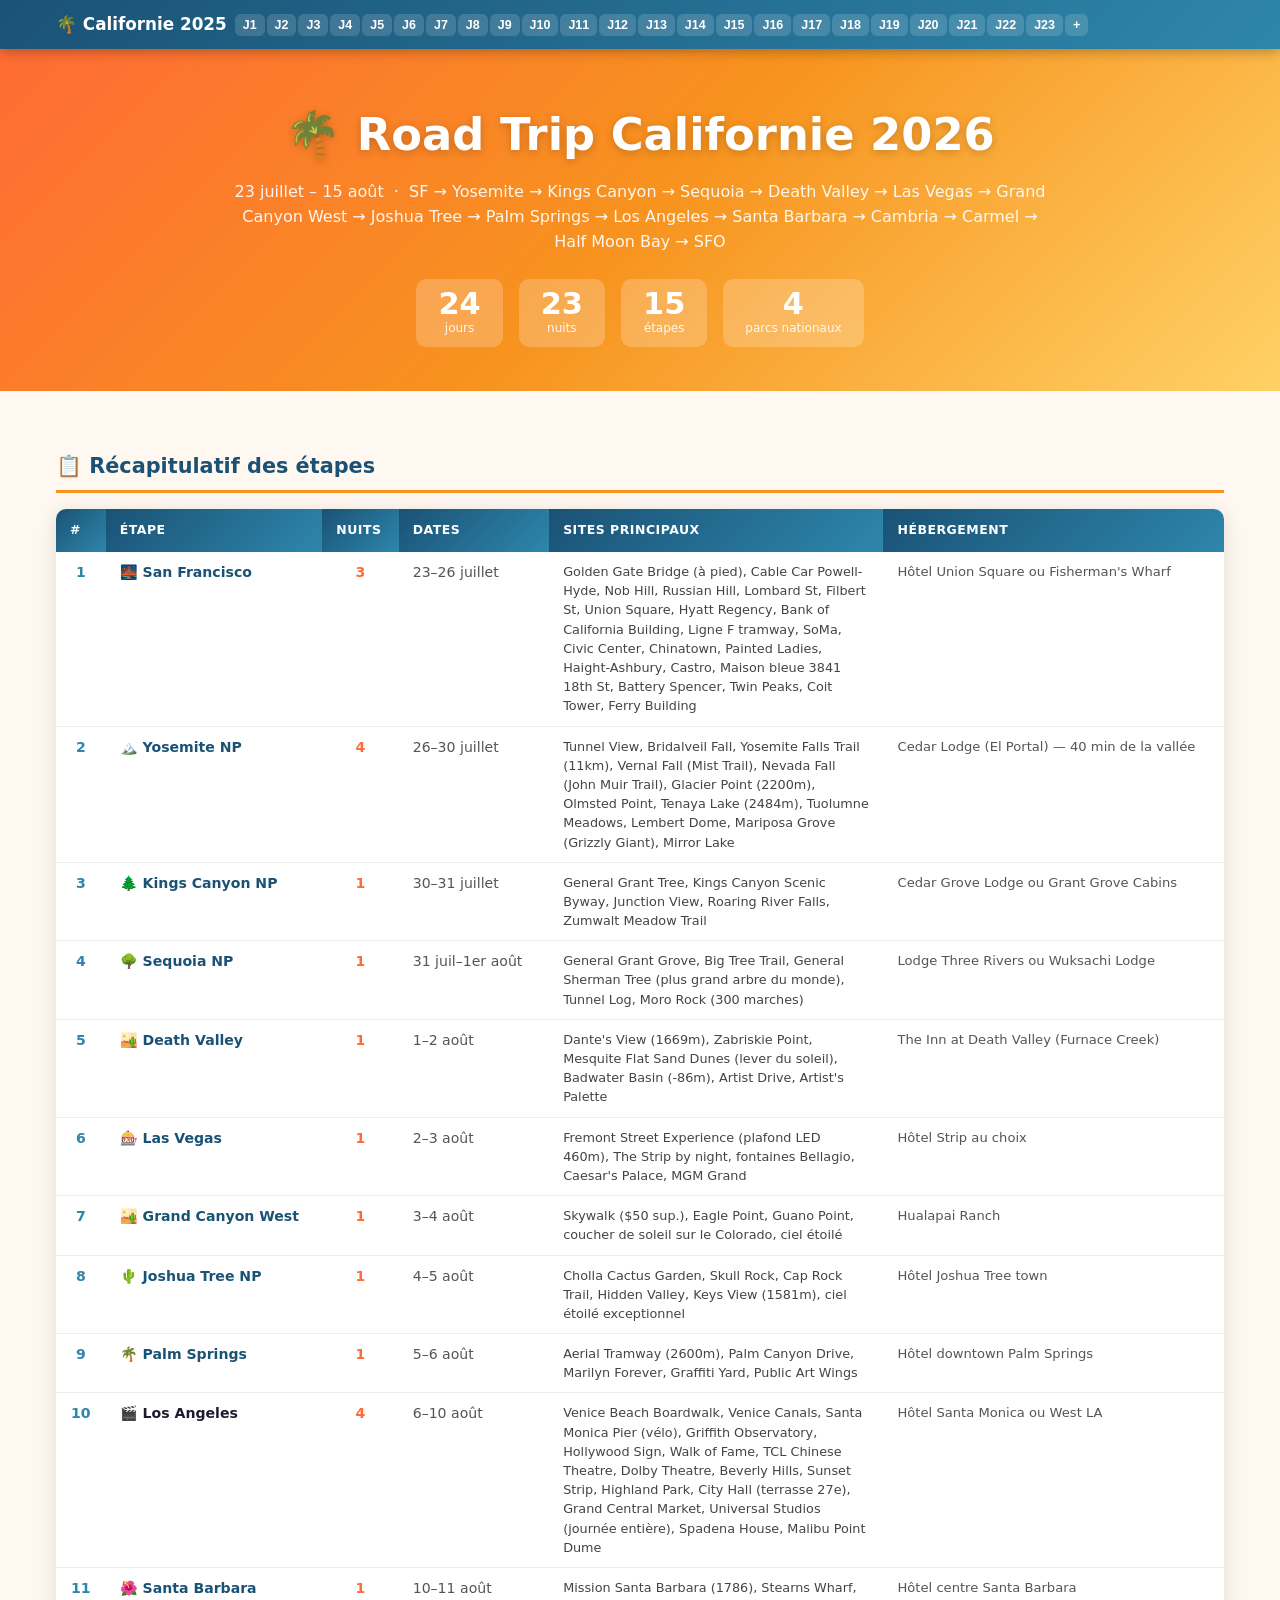
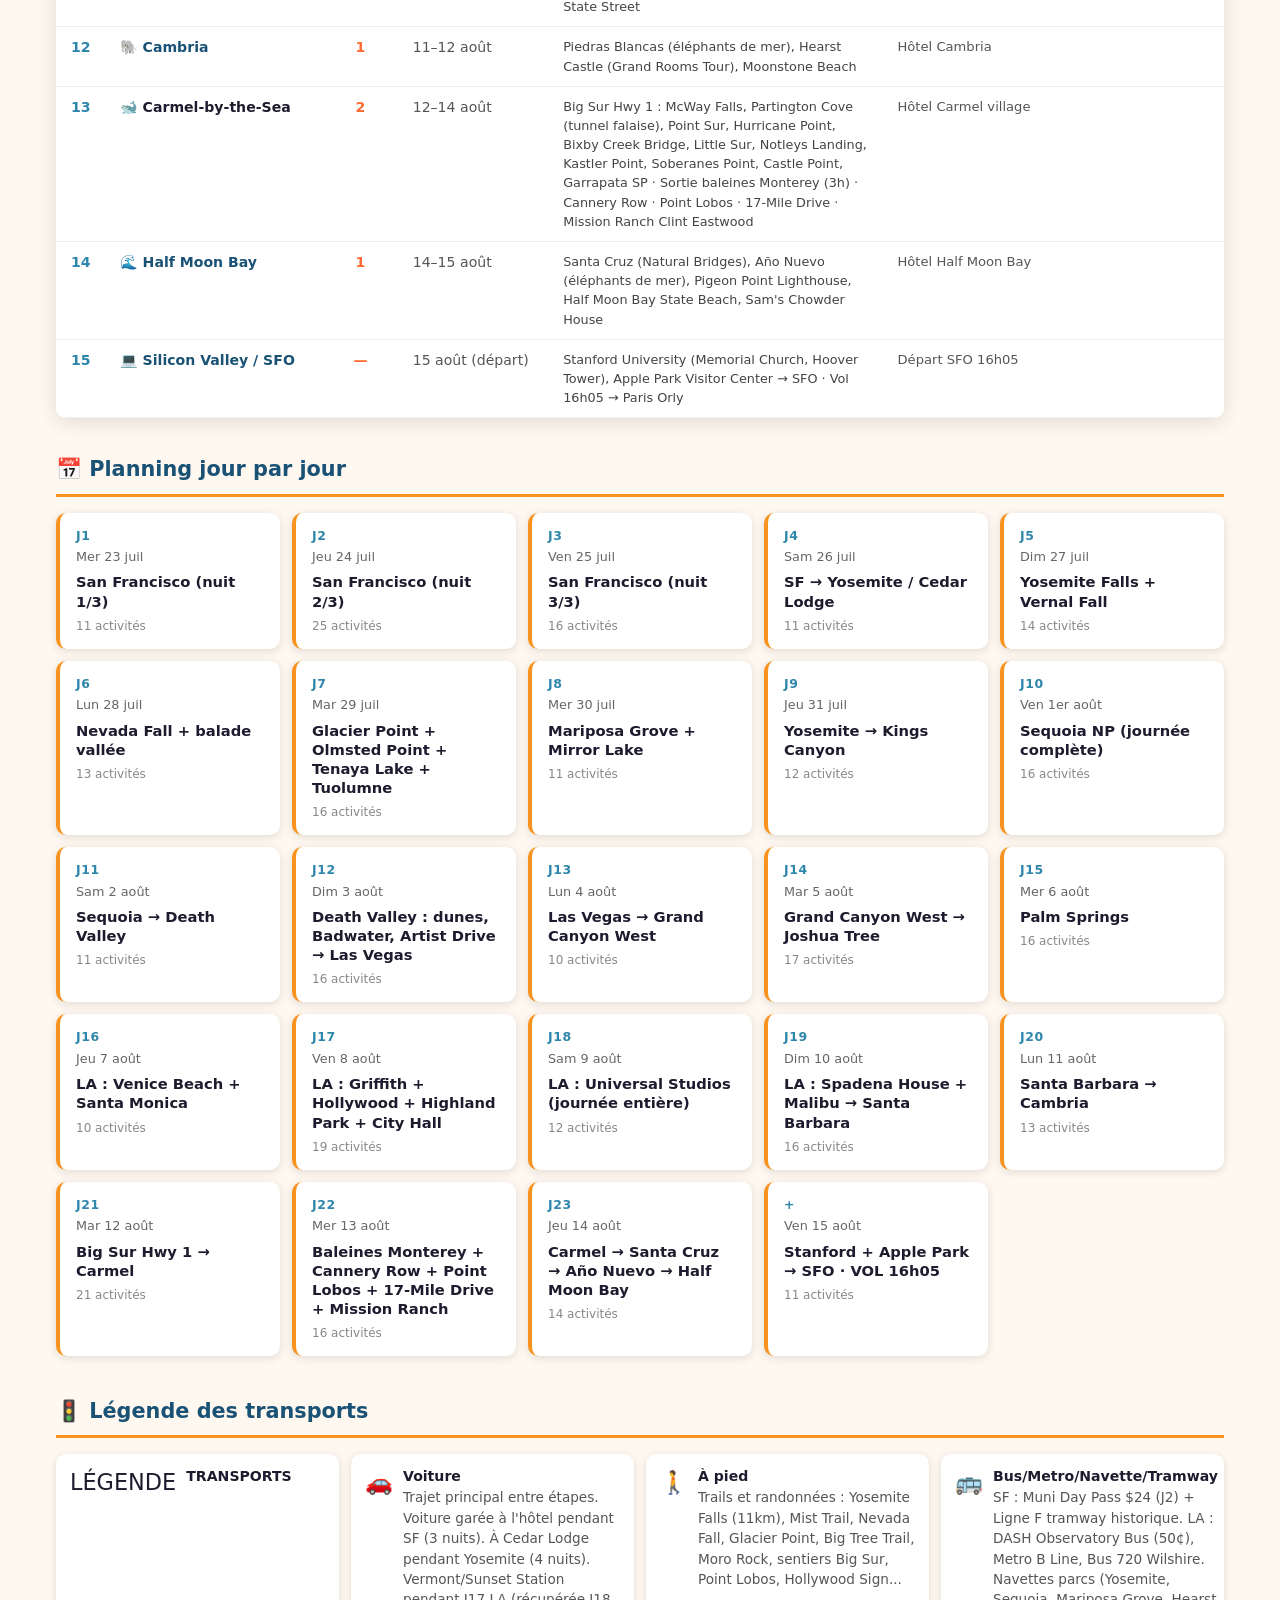
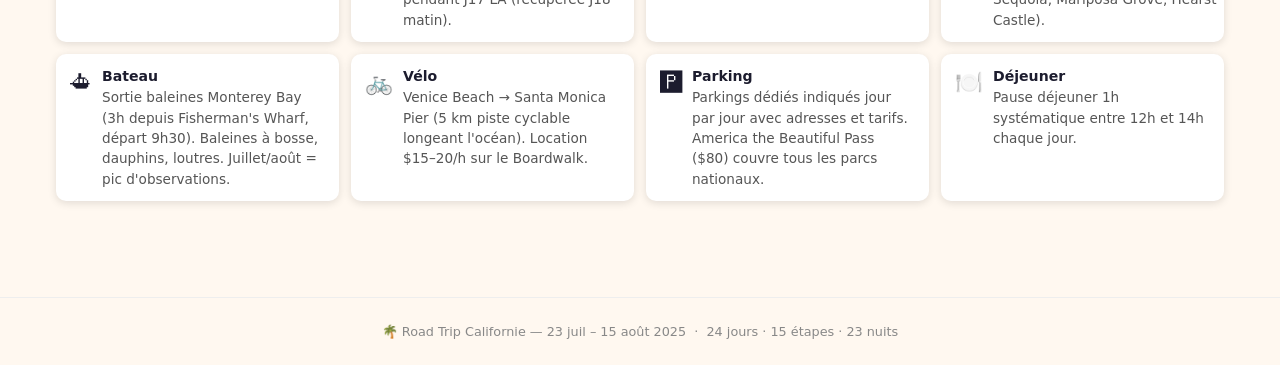
==== commit e740e422: "Extract CSS to style.css and improve responsiveness - Move all styles out of index.html into a dedic" ====
--- a/index.html
+++ b/index.html
@@ -3,102 +3,8 @@
 <head>
 <meta charset="UTF-8">
 <meta name="viewport" content="width=device-width, initial-scale=1.0">
-<title>Road Trip Californie — 23 juil – 15 aout</title>
-<style>
-  :root {
-    --sunset: #FF6B35; --gold: #F7931E; --sky: #2E86AB; --ocean: #1A5276;
-    --sand: #FFF8F0; --palm: #27AE60; --dark: #1C1C2E; --light: #FAFAFA;
-    --shadow: rgba(0,0,0,0.12);
-  }
-  * { box-sizing: border-box; margin: 0; padding: 0; }
-  body { font-family: 'Segoe UI', system-ui, sans-serif; background: var(--sand); color: var(--dark); min-height: 100vh; }
-  nav { background: linear-gradient(135deg, var(--ocean) 0%, var(--sky) 100%); color: white; position: sticky; top: 0; z-index: 100; box-shadow: 0 2px 12px rgba(0,0,0,0.3); }
-  .nav-inner { max-width: 1200px; margin: 0 auto; display: flex; align-items: center; gap: 8px; padding: 0 16px; flex-wrap: wrap; }
-  .nav-brand { font-size: 1.1rem; font-weight: 700; padding: 12px 0; cursor: pointer; white-space: nowrap; flex-shrink: 0; }
-  .nav-brand:hover { opacity: 0.85; }
-  .nav-days { display: flex; gap: 2px; flex-wrap: wrap; padding: 6px 0; flex: 1; }
-  .nav-day-btn { background: rgba(255,255,255,0.15); border: none; color: white; padding: 4px 8px; border-radius: 4px; cursor: pointer; font-size: 0.78rem; font-weight: 600; transition: background 0.2s; white-space: nowrap; }
-  .nav-day-btn:hover, .nav-day-btn.active { background: rgba(255,255,255,0.35); }
-  .hero { background: linear-gradient(135deg, var(--sunset) 0%, var(--gold) 50%, #FFD166 100%); color: white; text-align: center; padding: 52px 20px 44px; position: relative; overflow: hidden; }
-  .hero h1 { font-size: clamp(1.6rem, 4vw, 2.8rem); font-weight: 800; text-shadow: 0 2px 8px rgba(0,0,0,0.2); }
-  .hero p { font-size: clamp(0.85rem, 2vw, 1rem); margin-top: 12px; opacity: 0.92; max-width: 820px; margin-left: auto; margin-right: auto; line-height: 1.5; }
-  .hero-stats { display: flex; gap: 20px; justify-content: center; flex-wrap: wrap; margin-top: 24px; }
-  .stat { background: rgba(255,255,255,0.22); border-radius: 12px; padding: 10px 22px; backdrop-filter: blur(4px); }
-  .stat-num { font-size: 1.9rem; font-weight: 800; line-height: 1; }
-  .stat-label { font-size: 0.75rem; opacity: 0.9; }
-  main { max-width: 1200px; margin: 0 auto; padding: 24px 16px 48px; }
-  .section-title { font-size: 1.35rem; font-weight: 700; color: var(--ocean); margin: 32px 0 16px; padding-bottom: 8px; border-bottom: 3px solid var(--gold); display: flex; align-items: center; gap: 10px; }
-  .recap-table-wrap { overflow-x: auto; border-radius: 12px; box-shadow: 0 4px 20px var(--shadow); }
-  table.recap { width: 100%; border-collapse: collapse; background: white; font-size: 0.88rem; }
-  table.recap thead th { background: linear-gradient(135deg, var(--ocean), var(--sky)); color: white; padding: 12px 14px; text-align: left; font-weight: 700; font-size: 0.8rem; text-transform: uppercase; letter-spacing: 0.04em; }
-  table.recap tbody tr { border-bottom: 1px solid #EEE; transition: background 0.15s; }
-  table.recap tbody tr:hover { background: #F0F8FF; }
-  table.recap tbody tr.total-row { background: linear-gradient(90deg, #FFF8F0, #FFF3E0); font-weight: 700; }
-  table.recap tbody td { padding: 10px 14px; vertical-align: top; }
-  table.recap tbody td:first-child { font-weight: 700; color: var(--sky); text-align: center; min-width: 32px; }
-  table.recap tbody td:nth-child(2) { font-weight: 600; white-space: nowrap; }
-  table.recap tbody td:nth-child(3) { text-align: center; font-weight: 700; color: var(--sunset); }
-  table.recap tbody td:nth-child(4) { white-space: nowrap; color: #555; }
-  .etape-link { color: var(--ocean); text-decoration: none; font-weight: 600; cursor: pointer; }
-  .etape-link:hover { color: var(--sunset); text-decoration: underline; }
-  .legende-grid { display: grid; grid-template-columns: repeat(auto-fill, minmax(300px, 1fr)); gap: 12px; }
-  .legende-item { background: white; border-radius: 10px; padding: 12px 14px; box-shadow: 0 2px 8px var(--shadow); display: flex; gap: 10px; align-items: flex-start; font-size: 0.85rem; }
-  .legende-icon { font-size: 1.4rem; flex-shrink: 0; }
-  .legende-text strong { display: block; font-size: 0.88rem; color: var(--dark); }
-  .legende-text span { color: #555; line-height: 1.4; }
-  .days-grid { display: grid; grid-template-columns: repeat(auto-fill, minmax(220px, 1fr)); gap: 12px; }
-  .day-card { background: white; border-radius: 12px; padding: 14px 16px; box-shadow: 0 2px 10px var(--shadow); cursor: pointer; transition: all 0.2s; border-left: 4px solid var(--gold); text-decoration: none; color: var(--dark); display: block; }
-  .day-card:hover { transform: translateY(-2px); box-shadow: 0 6px 20px rgba(0,0,0,0.15); border-left-color: var(--sunset); }
-  .day-card-num { font-size: 0.78rem; font-weight: 700; color: var(--sky); text-transform: uppercase; letter-spacing: 0.05em; }
-  .day-card-date { font-size: 0.8rem; color: #666; margin-top: 2px; }
-  .day-card-title { font-size: 0.92rem; font-weight: 600; margin-top: 6px; line-height: 1.3; }
-  .day-card-count { font-size: 0.75rem; color: #888; margin-top: 6px; }
-  .day-page { display: none; }
-  .day-page.active { display: block; }
-  .day-hero { background: linear-gradient(135deg, var(--ocean) 0%, var(--sky) 100%); color: white; border-radius: 16px; padding: 28px 24px; margin-bottom: 24px; box-shadow: 0 4px 20px rgba(0,0,0,0.2); }
-  .day-hero-num { font-size: 0.85rem; font-weight: 700; opacity: 0.8; text-transform: uppercase; letter-spacing: 0.1em; }
-  .day-hero-date { font-size: 1.05rem; font-weight: 600; margin-top: 4px; opacity: 0.9; }
-  .day-hero-title { font-size: clamp(1.1rem, 3vw, 1.7rem); font-weight: 800; margin-top: 8px; }
-  .day-nav { display: flex; gap: 12px; margin-bottom: 24px; flex-wrap: wrap; }
-  .btn { background: white; border: 2px solid var(--sky); color: var(--sky); padding: 8px 18px; border-radius: 8px; cursor: pointer; font-weight: 600; font-size: 0.88rem; transition: all 0.2s; }
-  .btn:hover { background: var(--sky); color: white; }
-  .btn.primary { background: var(--sky); color: white; }
-  .btn.primary:hover { background: var(--ocean); border-color: var(--ocean); }
-  .activity-list { display: flex; flex-direction: column; gap: 8px; }
-  .activity-item { background: white; border-radius: 10px; padding: 12px 16px; box-shadow: 0 2px 8px var(--shadow); display: grid; grid-template-columns: 72px auto 1fr auto; gap: 10px; align-items: start; border-left: 4px solid transparent; }
-  .activity-time { font-weight: 700; font-size: 0.9rem; color: var(--ocean); white-space: nowrap; }
-  .activity-type { font-size: 0.75rem; font-weight: 600; padding: 3px 8px; border-radius: 20px; white-space: nowrap; text-align: center; align-self: start; }
-  .activity-desc { font-size: 0.88rem; line-height: 1.45; }
-  .activity-duration { font-size: 0.78rem; color: #888; white-space: nowrap; text-align: right; font-style: italic; }
-  .type-car { background: #FEF3C7; color: #92400E; }
-  .type-walk { background: #D1FAE5; color: #065F46; }
-  .type-activity { background: #EDE9FE; color: #5B21B6; }
-  .type-meal { background: #FEE2E2; color: #991B1B; }
-  .type-transit { background: #DBEAFE; color: #1E40AF; }
-  .type-parking { background: #F3F4F6; color: #374151; }
-  .type-alert { background: #FEE2E2; color: #991B1B; }
-  .type-tip { background: #ECFDF5; color: #065F46; }
-  .type-boat { background: #CFFAFE; color: #164E63; }
-  .type-bike { background: #FEF9C3; color: #713F12; }
-  .type-info { background: #F3F4F6; color: #374151; }
-  .row-alert { border-left-color: #EF4444 !important; background: #FFF5F5 !important; }
-  .row-tip { border-left-color: #10B981 !important; background: #F0FDF4 !important; }
-  .row-meal { border-left-color: #F59E0B !important; }
-  .row-car { border-left-color: #F59E0B !important; }
-  .row-walk { border-left-color: #10B981 !important; }
-  .row-transit { border-left-color: #3B82F6 !important; }
-  .row-parking { border-left-color: #9CA3AF !important; }
-  .row-boat { border-left-color: #06B6D4 !important; }
-  .row-bike { border-left-color: #84CC16 !important; }
-  .hidden { display: none !important; }
-  footer { text-align: center; padding: 24px; color: #888; font-size: 0.8rem; border-top: 1px solid #EEE; margin-top: 48px; }
-  @media (max-width: 600px) {
-    .activity-item { grid-template-columns: 60px 1fr; }
-    .activity-type { grid-column: 2; grid-row: 1; justify-self: start; }
-    .activity-desc { grid-column: 1 / -1; }
-    .activity-duration { grid-column: 1 / -1; text-align: left; }
-  }
-</style>
+<title>Road Trip Californie — 23 juil – 15 août</title>
+<link rel="stylesheet" href="style.css">
 </head>
 <body>
 
--- a/style.css
+++ b/style.css
@@ -0,0 +1,443 @@
+/* =========================================================
+   Road Trip Californie — Feuille de style principale
+   Breakpoints : mobile < 480px | tablet 480–768px | desktop > 768px
+   ========================================================= */
+
+/* ----- Variables ----- */
+:root {
+  --sunset:  #FF6B35;
+  --gold:    #F7931E;
+  --sky:     #2E86AB;
+  --ocean:   #1A5276;
+  --sand:    #FFF8F0;
+  --palm:    #27AE60;
+  --dark:    #1C1C2E;
+  --muted:   #555;
+  --light:   #FAFAFA;
+  --border:  #EEE;
+  --shadow-sm: rgba(0, 0, 0, 0.08);
+  --shadow:    rgba(0, 0, 0, 0.12);
+  --shadow-lg: rgba(0, 0, 0, 0.20);
+  --radius-sm: 6px;
+  --radius:    10px;
+  --radius-lg: 16px;
+}
+
+/* ----- Reset ----- */
+*, *::before, *::after { box-sizing: border-box; margin: 0; padding: 0; }
+
+/* ----- Base ----- */
+body {
+  font-family: 'Segoe UI', system-ui, -apple-system, sans-serif;
+  background: var(--sand);
+  color: var(--dark);
+  min-height: 100vh;
+  line-height: 1.5;
+}
+
+/* =========================================================
+   NAV
+   ========================================================= */
+nav {
+  background: linear-gradient(135deg, var(--ocean) 0%, var(--sky) 100%);
+  color: white;
+  position: sticky;
+  top: 0;
+  z-index: 100;
+  box-shadow: 0 2px 12px rgba(0, 0, 0, 0.3);
+}
+
+.nav-inner {
+  max-width: 1200px;
+  margin: 0 auto;
+  display: flex;
+  align-items: center;
+  gap: 8px;
+  padding: 0 16px;
+  flex-wrap: wrap;
+}
+
+.nav-brand {
+  font-size: 1.05rem;
+  font-weight: 700;
+  padding: 12px 0;
+  cursor: pointer;
+  white-space: nowrap;
+  flex-shrink: 0;
+  user-select: none;
+}
+.nav-brand:hover { opacity: 0.85; }
+
+.nav-days {
+  display: flex;
+  gap: 2px;
+  flex-wrap: wrap;
+  padding: 6px 0;
+  flex: 1;
+  min-width: 0;
+}
+
+.nav-day-btn {
+  background: rgba(255, 255, 255, 0.15);
+  border: none;
+  color: white;
+  padding: 4px 8px;
+  border-radius: var(--radius-sm);
+  cursor: pointer;
+  font-size: 0.78rem;
+  font-weight: 600;
+  transition: background 0.2s;
+  white-space: nowrap;
+}
+.nav-day-btn:hover,
+.nav-day-btn.active { background: rgba(255, 255, 255, 0.35); }
+
+/* =========================================================
+   HERO (accueil)
+   ========================================================= */
+.hero {
+  background: linear-gradient(135deg, var(--sunset) 0%, var(--gold) 50%, #FFD166 100%);
+  color: white;
+  text-align: center;
+  padding: 52px 20px 44px;
+  position: relative;
+  overflow: hidden;
+}
+
+.hero h1 {
+  font-size: clamp(1.4rem, 4vw, 2.8rem);
+  font-weight: 800;
+  text-shadow: 0 2px 8px rgba(0, 0, 0, 0.2);
+}
+
+.hero p {
+  font-size: clamp(0.82rem, 2vw, 1rem);
+  margin-top: 12px;
+  opacity: 0.92;
+  max-width: 820px;
+  margin-inline: auto;
+  line-height: 1.55;
+}
+
+.hero-stats {
+  display: flex;
+  gap: 16px;
+  justify-content: center;
+  flex-wrap: wrap;
+  margin-top: 24px;
+}
+
+.stat {
+  background: rgba(255, 255, 255, 0.22);
+  border-radius: var(--radius);
+  padding: 10px 22px;
+  backdrop-filter: blur(4px);
+  min-width: 80px;
+}
+.stat-num   { font-size: 1.9rem; font-weight: 800; line-height: 1; }
+.stat-label { font-size: 0.75rem; opacity: 0.9; }
+
+/* =========================================================
+   LAYOUT
+   ========================================================= */
+main {
+  max-width: 1200px;
+  margin: 0 auto;
+  padding: 24px 16px 48px;
+}
+
+.section-title {
+  font-size: 1.3rem;
+  font-weight: 700;
+  color: var(--ocean);
+  margin: 36px 0 16px;
+  padding-bottom: 8px;
+  border-bottom: 3px solid var(--gold);
+  display: flex;
+  align-items: center;
+  gap: 10px;
+}
+
+/* =========================================================
+   TABLEAU RÉCAPITULATIF
+   ========================================================= */
+.recap-table-wrap {
+  overflow-x: auto;
+  border-radius: var(--radius);
+  box-shadow: 0 4px 20px var(--shadow);
+  -webkit-overflow-scrolling: touch;
+}
+
+table.recap {
+  width: 100%;
+  border-collapse: collapse;
+  background: white;
+  font-size: 0.88rem;
+  min-width: 600px; /* force scroll on small screens */
+}
+
+table.recap thead th {
+  background: linear-gradient(135deg, var(--ocean), var(--sky));
+  color: white;
+  padding: 12px 14px;
+  text-align: left;
+  font-weight: 700;
+  font-size: 0.78rem;
+  text-transform: uppercase;
+  letter-spacing: 0.04em;
+  white-space: nowrap;
+}
+
+table.recap tbody tr {
+  border-bottom: 1px solid var(--border);
+  transition: background 0.15s;
+}
+table.recap tbody tr:hover         { background: #F0F8FF; }
+table.recap tbody tr.total-row     { background: linear-gradient(90deg, #FFF8F0, #FFF3E0); font-weight: 700; }
+
+table.recap tbody td               { padding: 10px 14px; vertical-align: top; }
+table.recap tbody td:first-child   { font-weight: 700; color: var(--sky); text-align: center; min-width: 36px; }
+table.recap tbody td:nth-child(2)  { font-weight: 600; white-space: nowrap; }
+table.recap tbody td:nth-child(3)  { text-align: center; font-weight: 700; color: var(--sunset); }
+table.recap tbody td:nth-child(4)  { white-space: nowrap; color: var(--muted); }
+table.recap tbody td:nth-child(5)  { font-size: 0.8rem; color: #444; max-width: 320px; }
+table.recap tbody td:nth-child(6)  { font-size: 0.82rem; color: var(--muted); }
+
+.etape-link {
+  color: var(--ocean);
+  text-decoration: none;
+  font-weight: 600;
+  cursor: pointer;
+}
+.etape-link:hover { color: var(--sunset); text-decoration: underline; }
+
+/* =========================================================
+   GRILLE DES JOURS
+   ========================================================= */
+.days-grid {
+  display: grid;
+  grid-template-columns: repeat(auto-fill, minmax(210px, 1fr));
+  gap: 12px;
+}
+
+.day-card {
+  background: white;
+  border-radius: var(--radius);
+  padding: 14px 16px;
+  box-shadow: 0 2px 10px var(--shadow);
+  cursor: pointer;
+  transition: transform 0.2s, box-shadow 0.2s, border-left-color 0.2s;
+  border-left: 4px solid var(--gold);
+  text-decoration: none;
+  color: var(--dark);
+  display: block;
+}
+.day-card:hover {
+  transform: translateY(-2px);
+  box-shadow: 0 6px 20px var(--shadow-lg);
+  border-left-color: var(--sunset);
+}
+
+.day-card-num   { font-size: 0.78rem; font-weight: 700; color: var(--sky); text-transform: uppercase; letter-spacing: 0.05em; }
+.day-card-date  { font-size: 0.8rem; color: #666; margin-top: 2px; }
+.day-card-title { font-size: 0.92rem; font-weight: 600; margin-top: 6px; line-height: 1.3; }
+.day-card-count { font-size: 0.75rem; color: #888; margin-top: 6px; }
+
+/* =========================================================
+   LÉGENDE
+   ========================================================= */
+.legende-grid {
+  display: grid;
+  grid-template-columns: repeat(auto-fill, minmax(280px, 1fr));
+  gap: 12px;
+}
+
+.legende-item {
+  background: white;
+  border-radius: var(--radius);
+  padding: 12px 14px;
+  box-shadow: 0 2px 8px var(--shadow);
+  display: flex;
+  gap: 10px;
+  align-items: flex-start;
+  font-size: 0.85rem;
+}
+.legende-icon         { font-size: 1.4rem; flex-shrink: 0; }
+.legende-text strong  { display: block; font-size: 0.88rem; color: var(--dark); }
+.legende-text span    { color: var(--muted); line-height: 1.4; }
+
+/* =========================================================
+   PAGE DÉTAIL JOUR
+   ========================================================= */
+.day-page        { display: none; }
+.day-page.active { display: block; }
+
+.day-hero {
+  background: linear-gradient(135deg, var(--ocean) 0%, var(--sky) 100%);
+  color: white;
+  border-radius: var(--radius-lg);
+  padding: 28px 24px;
+  margin-bottom: 24px;
+  box-shadow: 0 4px 20px var(--shadow-lg);
+}
+.day-hero-num   { font-size: 0.82rem; font-weight: 700; opacity: 0.8; text-transform: uppercase; letter-spacing: 0.1em; }
+.day-hero-date  { font-size: 1rem; font-weight: 600; margin-top: 4px; opacity: 0.9; }
+.day-hero-title { font-size: clamp(1.1rem, 3vw, 1.7rem); font-weight: 800; margin-top: 8px; }
+
+/* ----- Navigation jours ----- */
+.day-nav {
+  display: flex;
+  gap: 12px;
+  margin-bottom: 24px;
+  flex-wrap: wrap;
+}
+
+.btn {
+  background: white;
+  border: 2px solid var(--sky);
+  color: var(--sky);
+  padding: 8px 18px;
+  border-radius: var(--radius-sm);
+  cursor: pointer;
+  font-weight: 600;
+  font-size: 0.88rem;
+  transition: background 0.2s, color 0.2s;
+}
+.btn:hover          { background: var(--sky); color: white; }
+.btn.primary        { background: var(--sky); color: white; }
+.btn.primary:hover  { background: var(--ocean); border-color: var(--ocean); }
+
+/* =========================================================
+   LISTE D'ACTIVITÉS
+   ========================================================= */
+.activity-list { display: flex; flex-direction: column; gap: 8px; }
+
+.activity-item {
+  background: white;
+  border-radius: var(--radius);
+  padding: 12px 16px;
+  box-shadow: 0 2px 8px var(--shadow-sm);
+  display: grid;
+  grid-template-columns: 72px auto 1fr auto;
+  gap: 10px;
+  align-items: start;
+  border-left: 4px solid transparent;
+}
+
+.activity-time {
+  font-weight: 700;
+  font-size: 0.9rem;
+  color: var(--ocean);
+  white-space: nowrap;
+}
+
+.activity-type {
+  font-size: 0.72rem;
+  font-weight: 600;
+  padding: 3px 8px;
+  border-radius: 20px;
+  white-space: nowrap;
+  text-align: center;
+  align-self: start;
+  line-height: 1.4;
+}
+
+.activity-desc     { font-size: 0.88rem; line-height: 1.45; }
+.activity-duration { font-size: 0.78rem; color: #888; white-space: nowrap; text-align: right; font-style: italic; }
+
+/* ----- Couleurs par type ----- */
+.type-car      { background: #FEF3C7; color: #92400E; }
+.type-walk     { background: #D1FAE5; color: #065F46; }
+.type-activity { background: #EDE9FE; color: #5B21B6; }
+.type-meal     { background: #FEE2E2; color: #991B1B; }
+.type-transit  { background: #DBEAFE; color: #1E40AF; }
+.type-parking  { background: #F3F4F6; color: #374151; }
+.type-alert    { background: #FEE2E2; color: #991B1B; }
+.type-tip      { background: #ECFDF5; color: #065F46; }
+.type-boat     { background: #CFFAFE; color: #164E63; }
+.type-bike     { background: #FEF9C3; color: #713F12; }
+.type-info     { background: #F3F4F6; color: #374151; }
+
+/* ----- Bordures colorées par type ----- */
+.row-alert   { border-left-color: #EF4444 !important; background: #FFF5F5 !important; }
+.row-tip     { border-left-color: #10B981 !important; background: #F0FDF4 !important; }
+.row-meal    { border-left-color: #F59E0B !important; }
+.row-car     { border-left-color: #F59E0B !important; }
+.row-walk    { border-left-color: #10B981 !important; }
+.row-transit { border-left-color: #3B82F6 !important; }
+.row-parking { border-left-color: #9CA3AF !important; }
+.row-boat    { border-left-color: #06B6D4 !important; }
+.row-bike    { border-left-color: #84CC16 !important; }
+
+/* =========================================================
+   UTILITAIRES
+   ========================================================= */
+.hidden { display: none !important; }
+
+/* =========================================================
+   FOOTER
+   ========================================================= */
+footer {
+  text-align: center;
+  padding: 24px 16px;
+  color: #888;
+  font-size: 0.8rem;
+  border-top: 1px solid var(--border);
+  margin-top: 48px;
+}
+
+/* =========================================================
+   RESPONSIVE — Tablet  (≤ 768px)
+   ========================================================= */
+@media (max-width: 768px) {
+  .hero { padding: 36px 16px 32px; }
+
+  .days-grid {
+    grid-template-columns: repeat(auto-fill, minmax(160px, 1fr));
+    gap: 10px;
+  }
+
+  .legende-grid {
+    grid-template-columns: 1fr;
+  }
+
+  /* Masque "Sites principaux" (colonne 5) pour gagner de la place */
+  table.recap thead th:nth-child(5),
+  table.recap tbody td:nth-child(5) { display: none; }
+
+  .day-hero { padding: 20px 16px; }
+}
+
+/* =========================================================
+   RESPONSIVE — Mobile  (≤ 480px)
+   ========================================================= */
+@media (max-width: 480px) {
+  .nav-brand { font-size: 0.95rem; }
+  .nav-day-btn { padding: 3px 6px; font-size: 0.72rem; }
+
+  .hero { padding: 28px 12px 24px; }
+  .hero-stats { gap: 10px; }
+  .stat { padding: 8px 14px; }
+  .stat-num { font-size: 1.5rem; }
+
+  .days-grid { grid-template-columns: repeat(2, 1fr); gap: 8px; }
+  .day-card  { padding: 10px 12px; }
+
+  /* Tableau : scroll horizontal, masque hébergement aussi */
+  table.recap thead th:nth-child(6),
+  table.recap tbody td:nth-child(6) { display: none; }
+
+  /* Activités : passage en 2 colonnes empilées */
+  .activity-item {
+    grid-template-columns: 58px 1fr;
+    grid-template-rows: auto auto auto;
+    gap: 6px;
+  }
+  .activity-type     { grid-column: 2; grid-row: 1; justify-self: start; }
+  .activity-desc     { grid-column: 1 / -1; }
+  .activity-duration { grid-column: 1 / -1; text-align: left; }
+
+  .btn { padding: 7px 12px; font-size: 0.82rem; }
+
+  .section-title { font-size: 1.1rem; }
+}
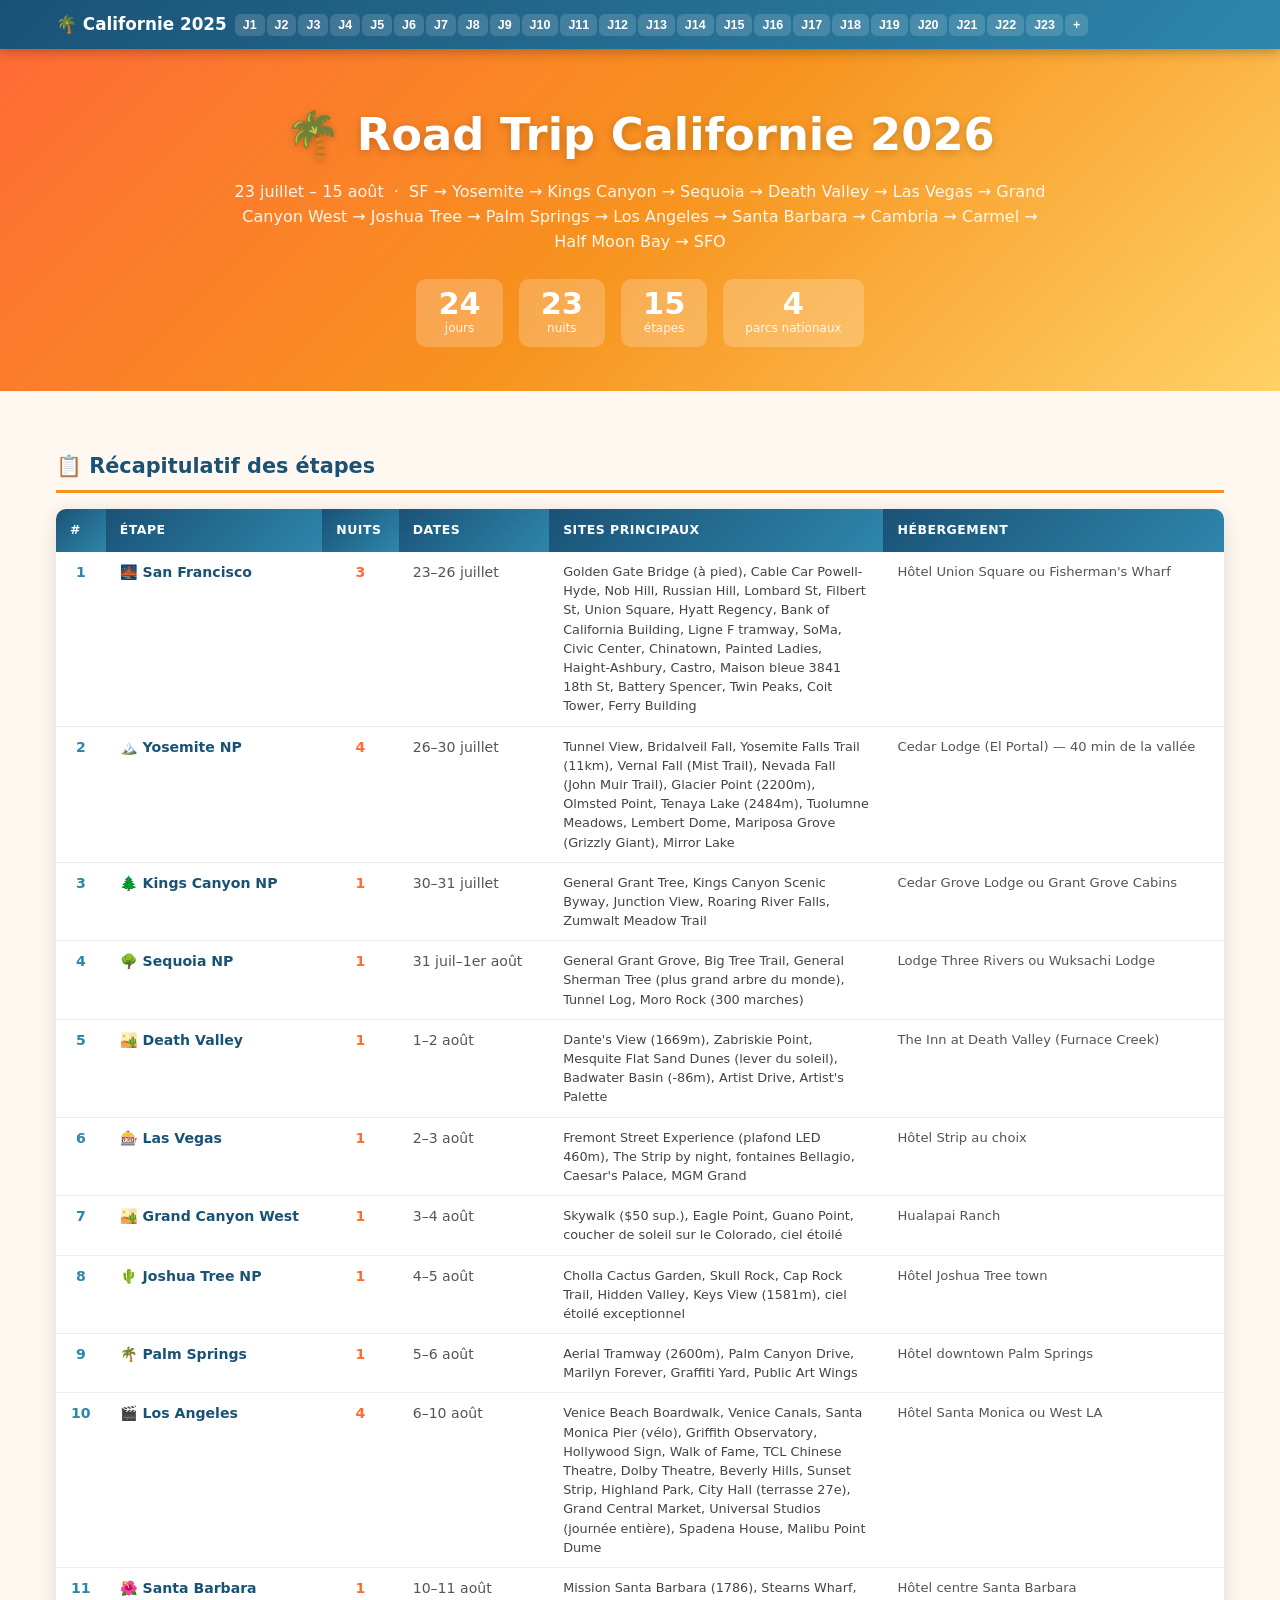
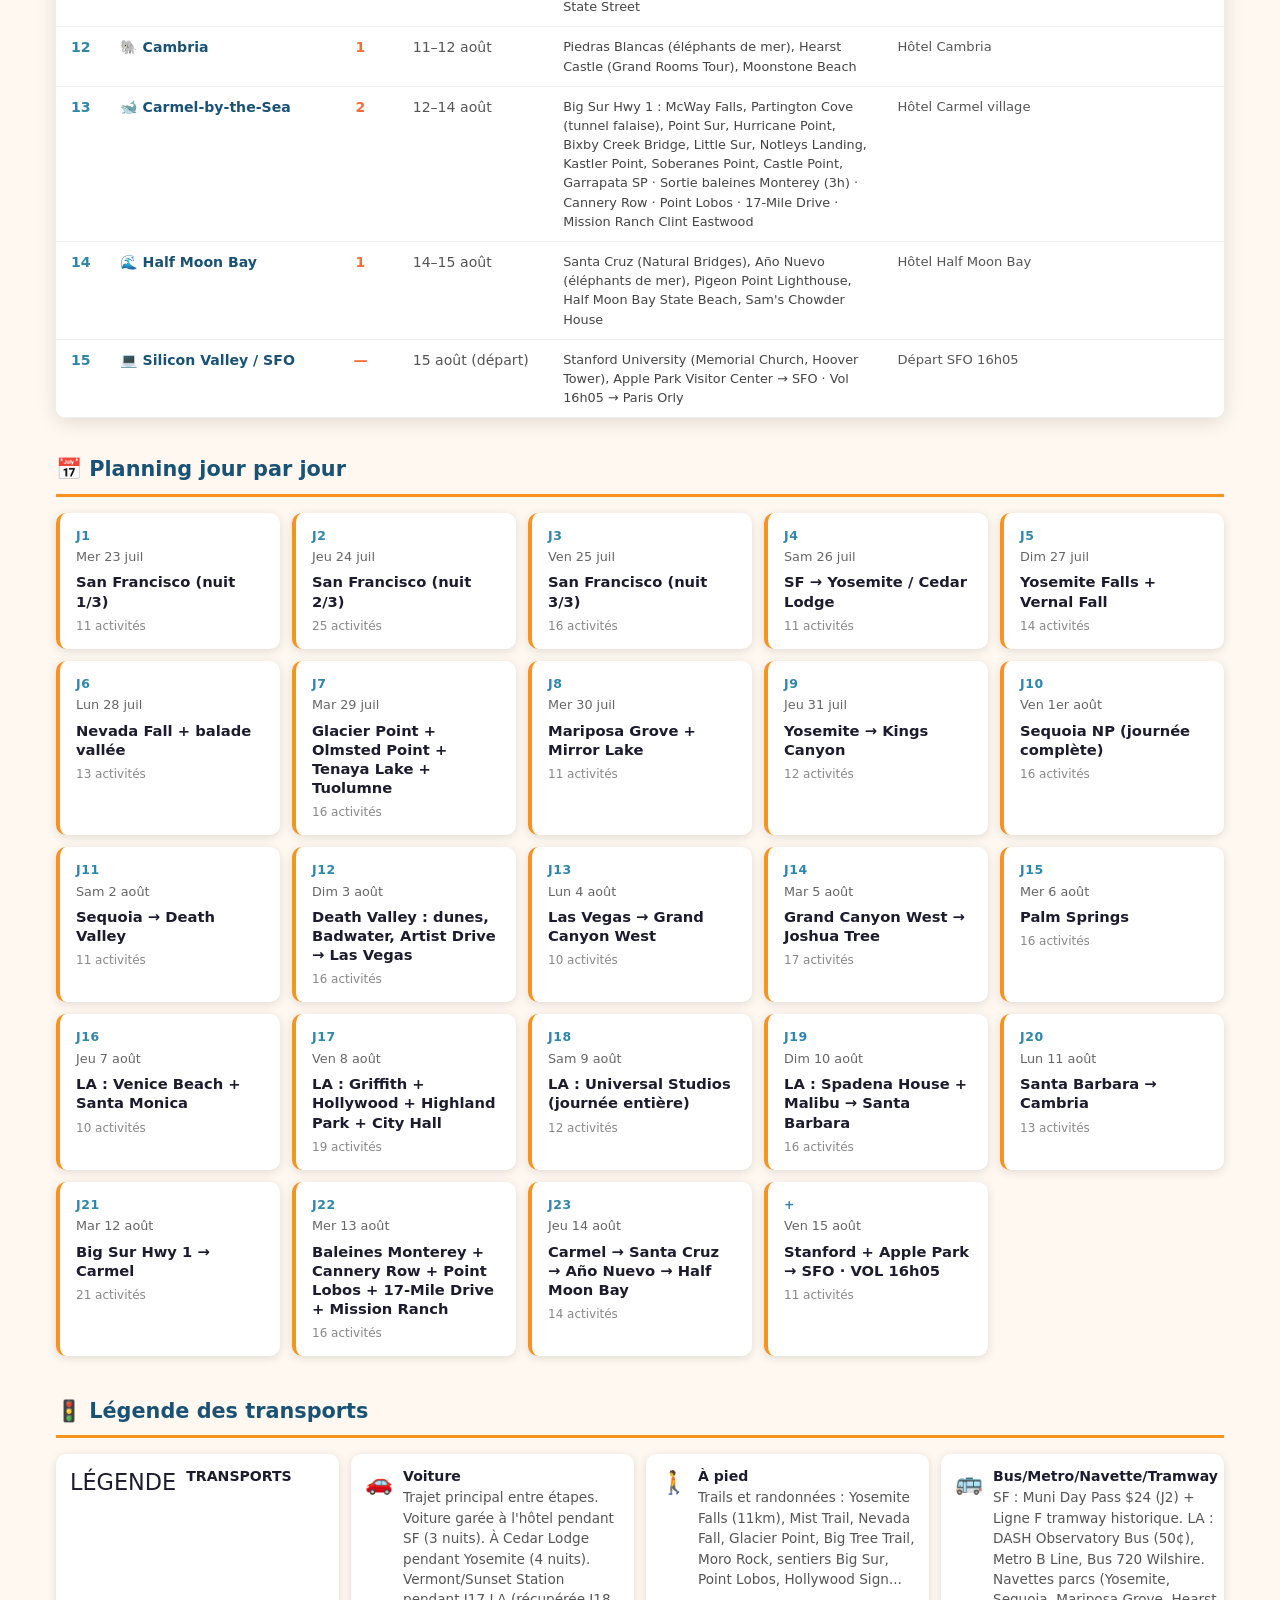
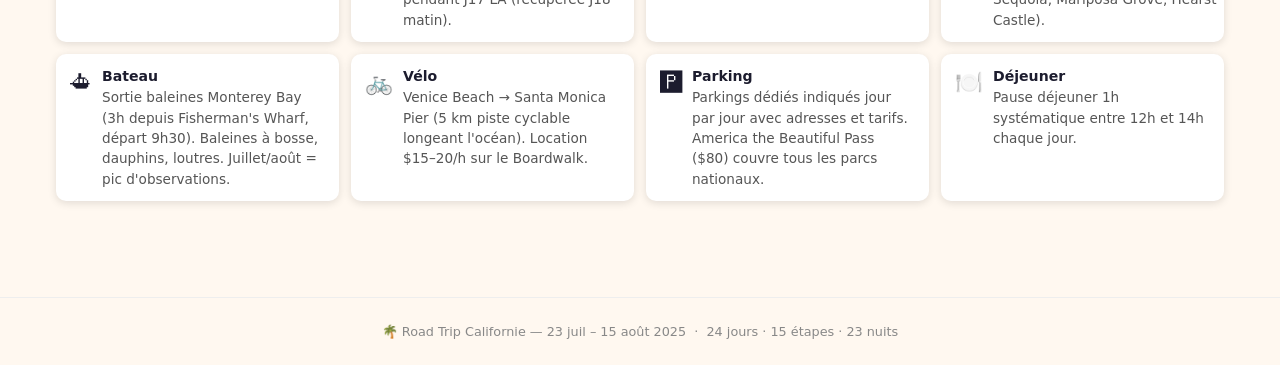
==== commit 377ab43e: "Add clickable links for Los Angeles and Carmel-by-the-Sea in recap table Co-Authored-By: Claude Sonn" ====
--- a/index.html
+++ b/index.html
@@ -141,7 +141,7 @@
           </tr>
           <tr>
             <td>10</td>
-            <td>🎬 Los Angeles</td>
+            <td><a class="etape-link" onclick="showDay(15)">🎬 Los Angeles</a></td>
             <td>4</td>
             <td>6–10 août</td>
             <td style="font-size:0.8rem;color:#444;max-width:320px">Venice Beach Boardwalk, Venice Canals, Santa Monica Pier (vélo), Griffith Observatory, Hollywood Sign, Walk of Fame, TCL Chinese Theatre, Dolby Theatre, Beverly Hills, Sunset Strip, Highland Park, City Hall (terrasse 27e), Grand Central Market, Universal Studios (journée entière), Spadena House, Malibu Point Dume</td>
@@ -165,7 +165,7 @@
           </tr>
           <tr>
             <td>13</td>
-            <td>🐋 Carmel-by-the-Sea</td>
+            <td><a class="etape-link" onclick="showDay(20)">🐋 Carmel-by-the-Sea</a></td>
             <td>2</td>
             <td>12–14 août</td>
             <td style="font-size:0.8rem;color:#444;max-width:320px">Big Sur Hwy 1 : McWay Falls, Partington Cove (tunnel falaise), Point Sur, Hurricane Point, Bixby Creek Bridge, Little Sur, Notleys Landing, Kastler Point, Soberanes Point, Castle Point, Garrapata SP · Sortie baleines Monterey (3h) · Cannery Row · Point Lobos · 17-Mile Drive · Mission Ranch Clint Eastwood</td>
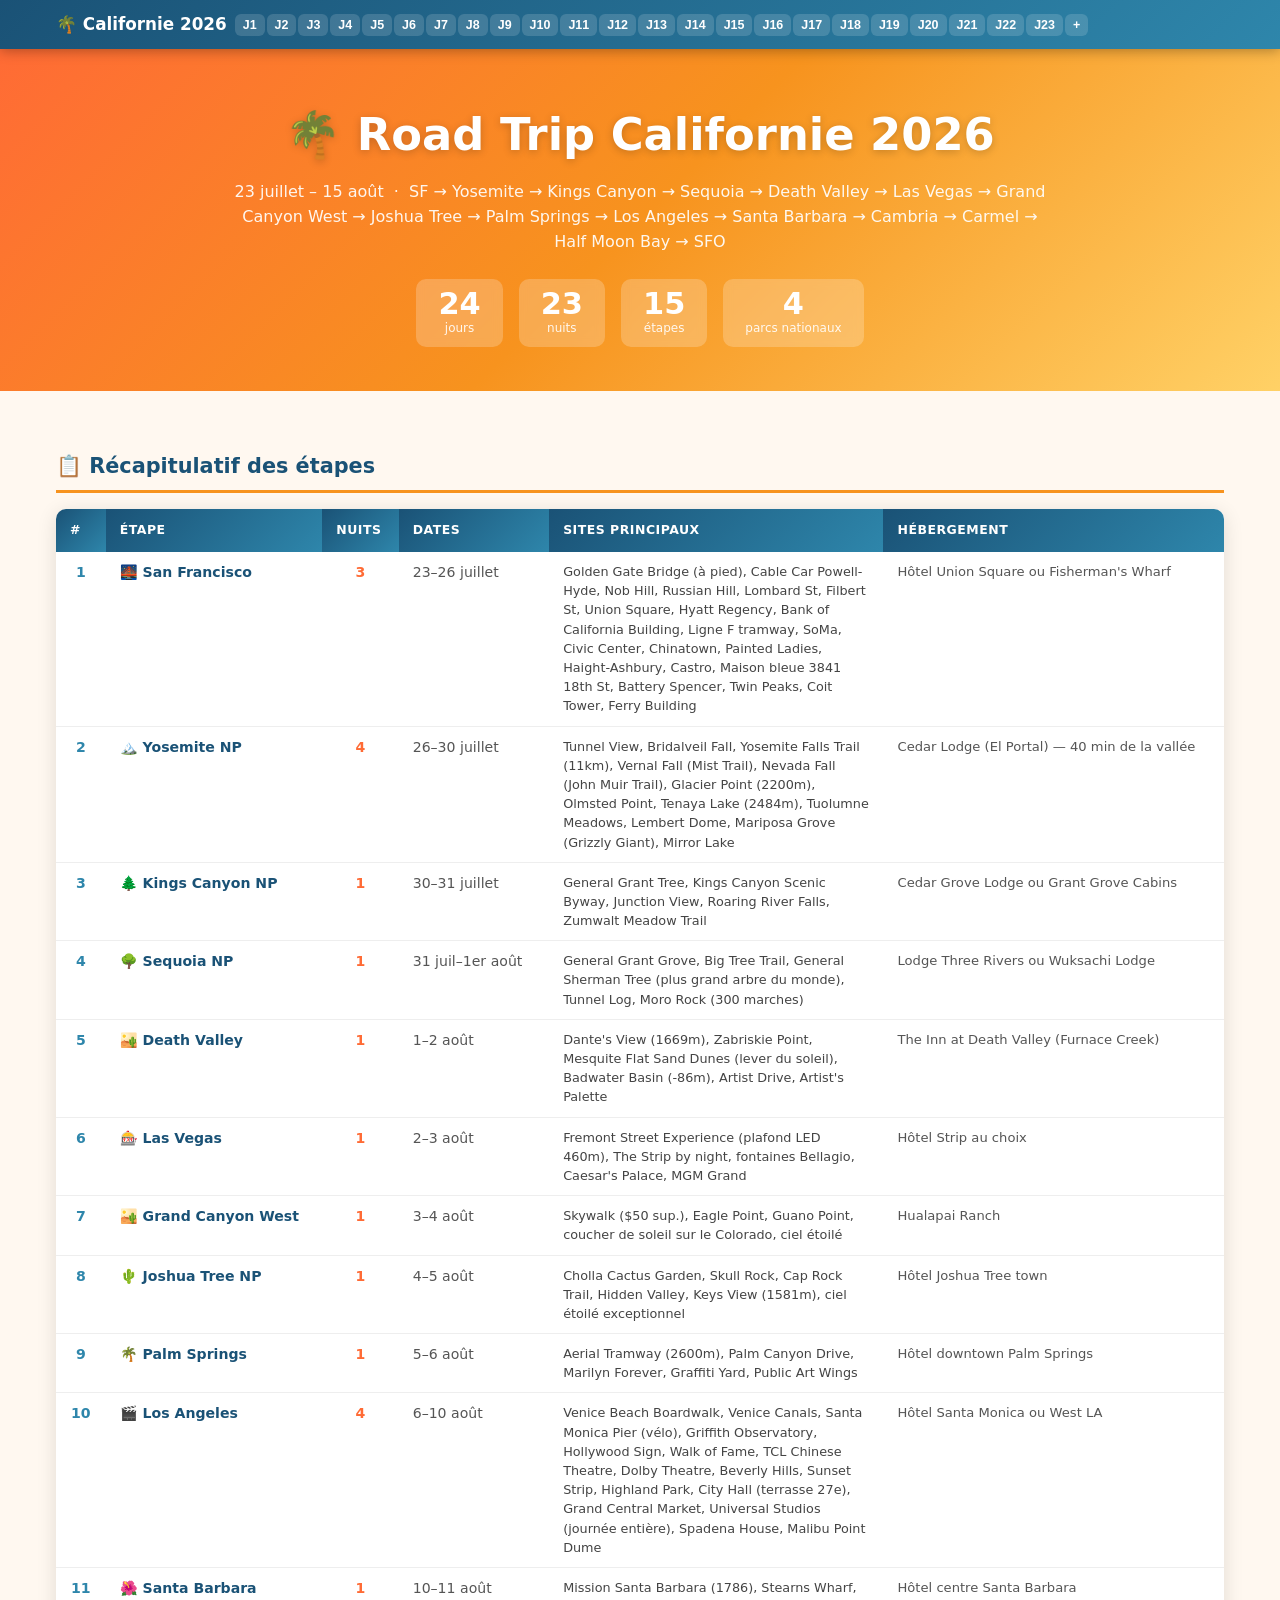
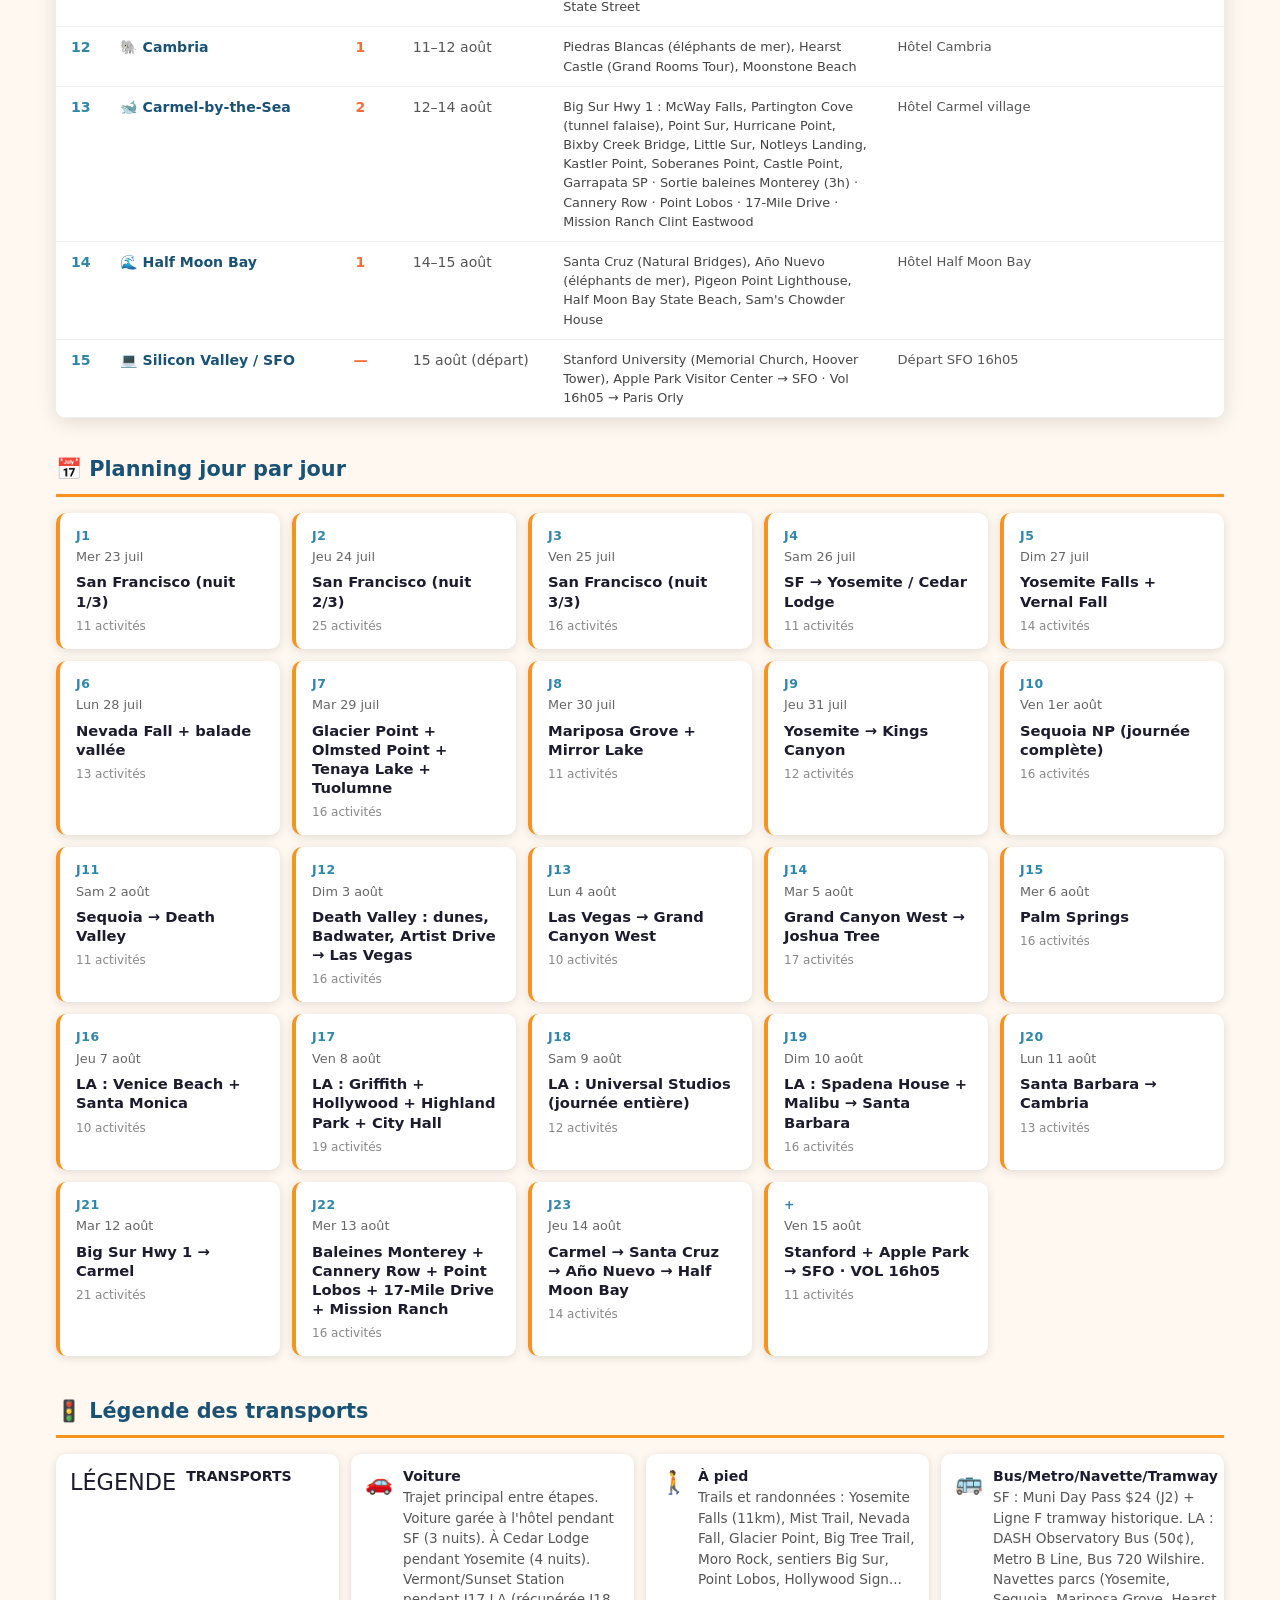
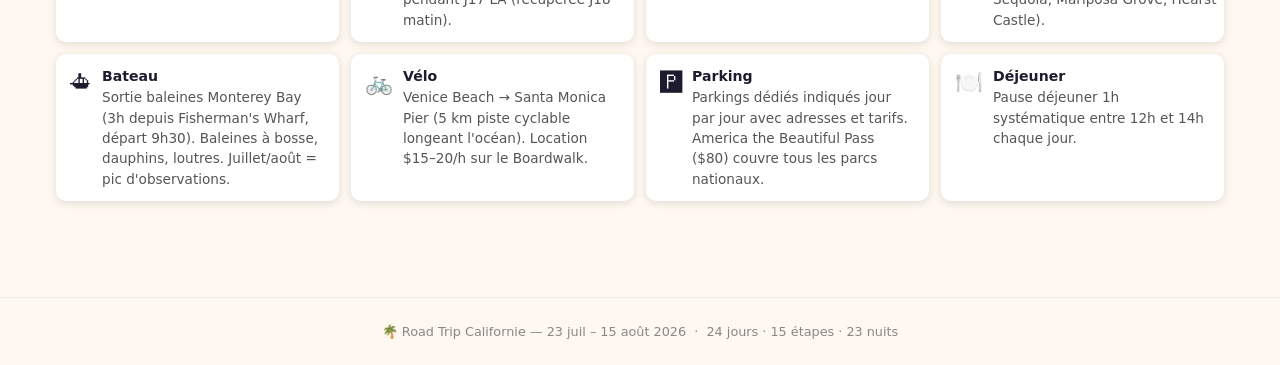
==== commit 0043b1a0: "Update year to 2026 in nav brand and footer Co-Authored-By: Claude Sonnet 4.6 <noreply@anthropic.com" ====
--- a/index.html
+++ b/index.html
@@ -10,7 +10,7 @@
 
 <nav>
   <div class="nav-inner">
-    <div class="nav-brand" onclick="showHome()">🌴 Californie 2025</div>
+    <div class="nav-brand" onclick="showHome()">🌴 Californie 2026</div>
     <div class="nav-days">
       <button class="nav-day-btn" onclick="showDay(0)" id="nav-btn-0">J1</button>
       <button class="nav-day-btn" onclick="showDay(1)" id="nav-btn-1">J2</button>
@@ -2987,7 +2987,7 @@
   </main>
 </div>
 
-<footer>🌴 Road Trip Californie — 23 juil – 15 août 2025 &nbsp;·&nbsp; 24 jours · 15 étapes · 23 nuits</footer>
+<footer>🌴 Road Trip Californie — 23 juil – 15 août 2026 &nbsp;·&nbsp; 24 jours · 15 étapes · 23 nuits</footer>
 
 <script>
 
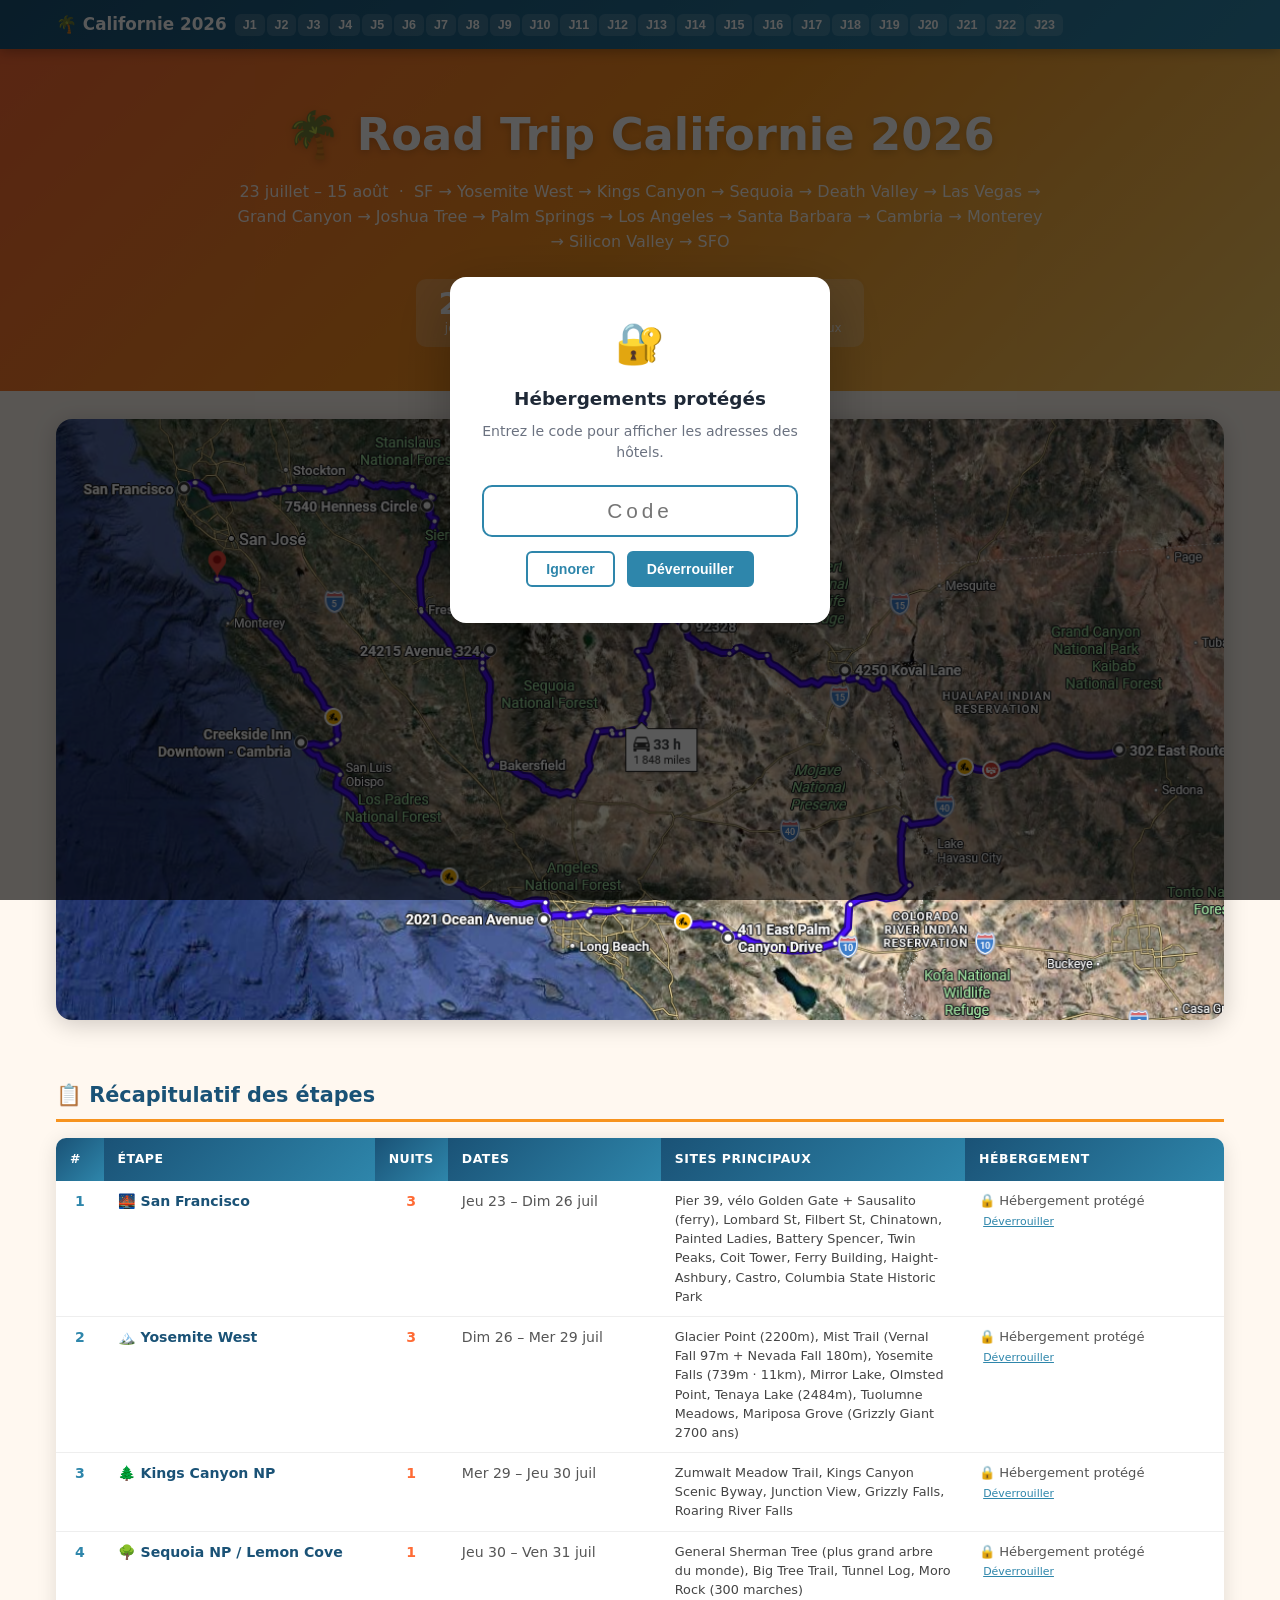
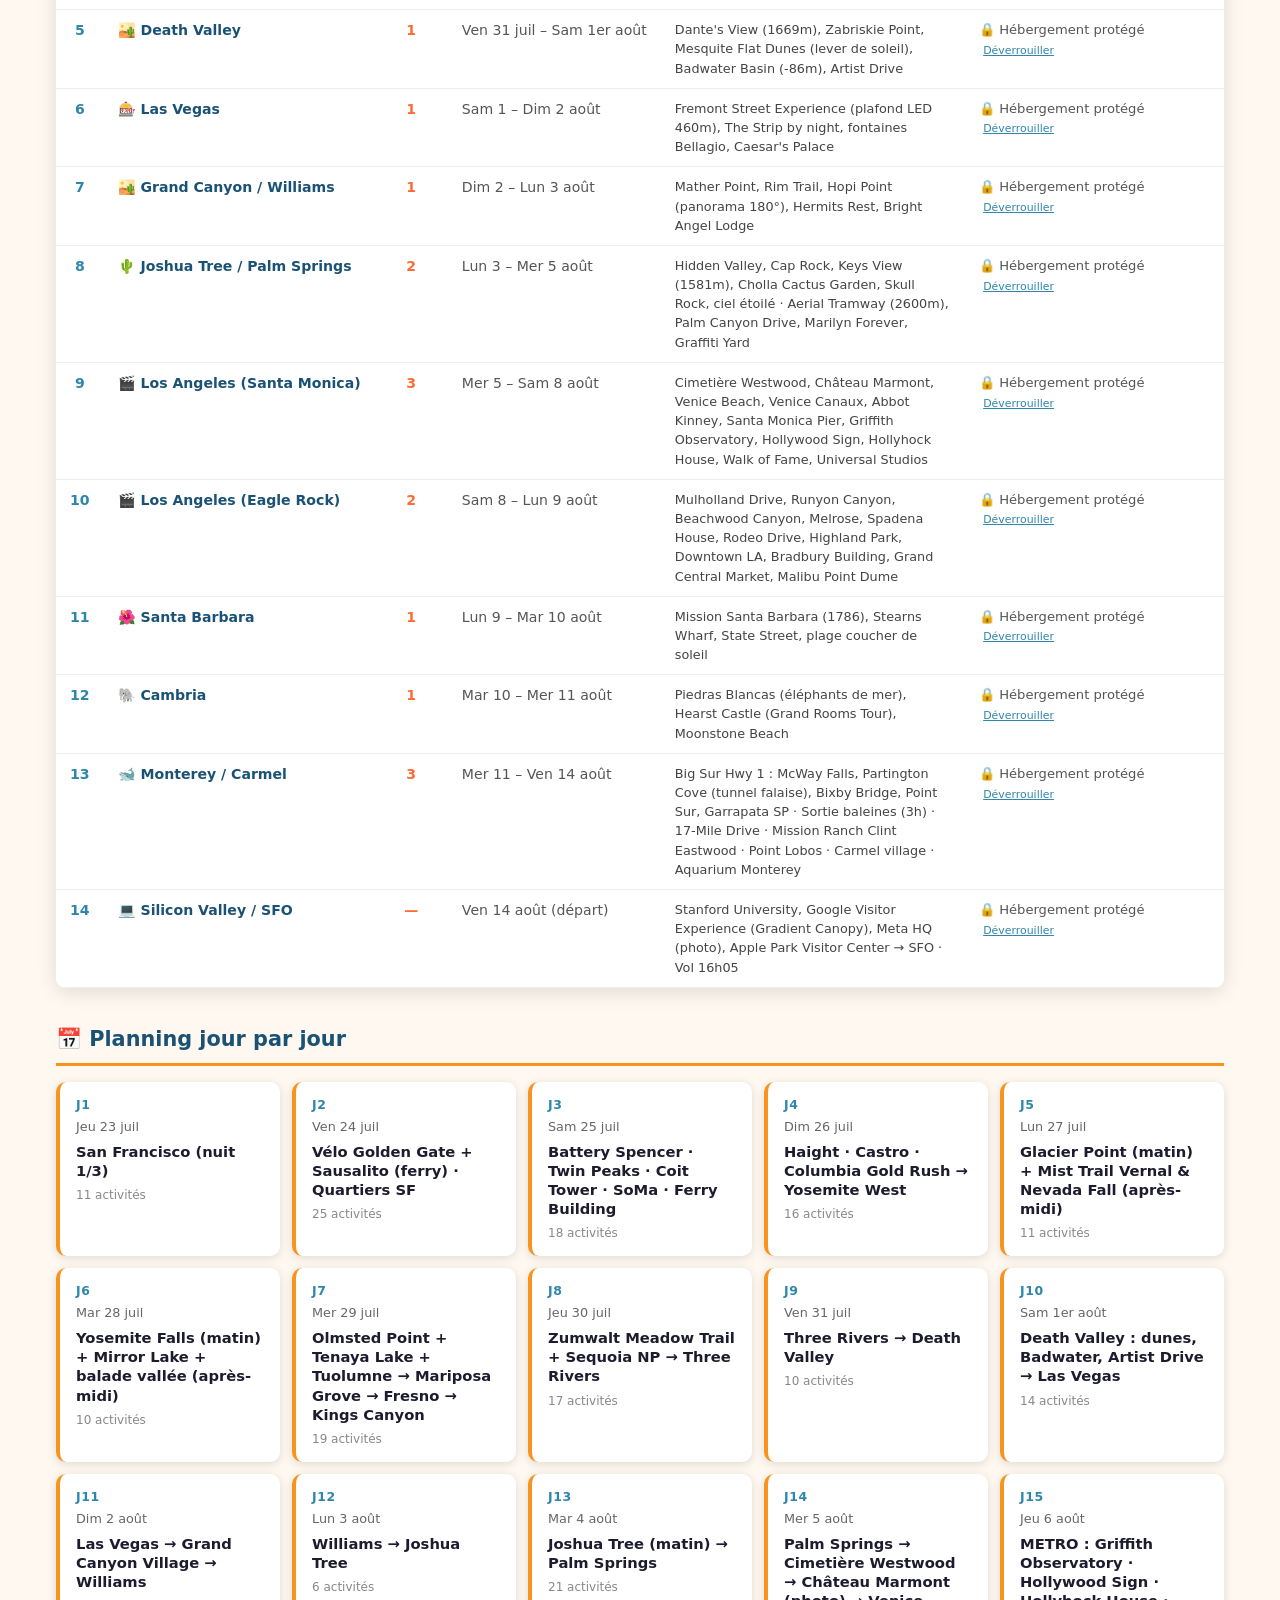
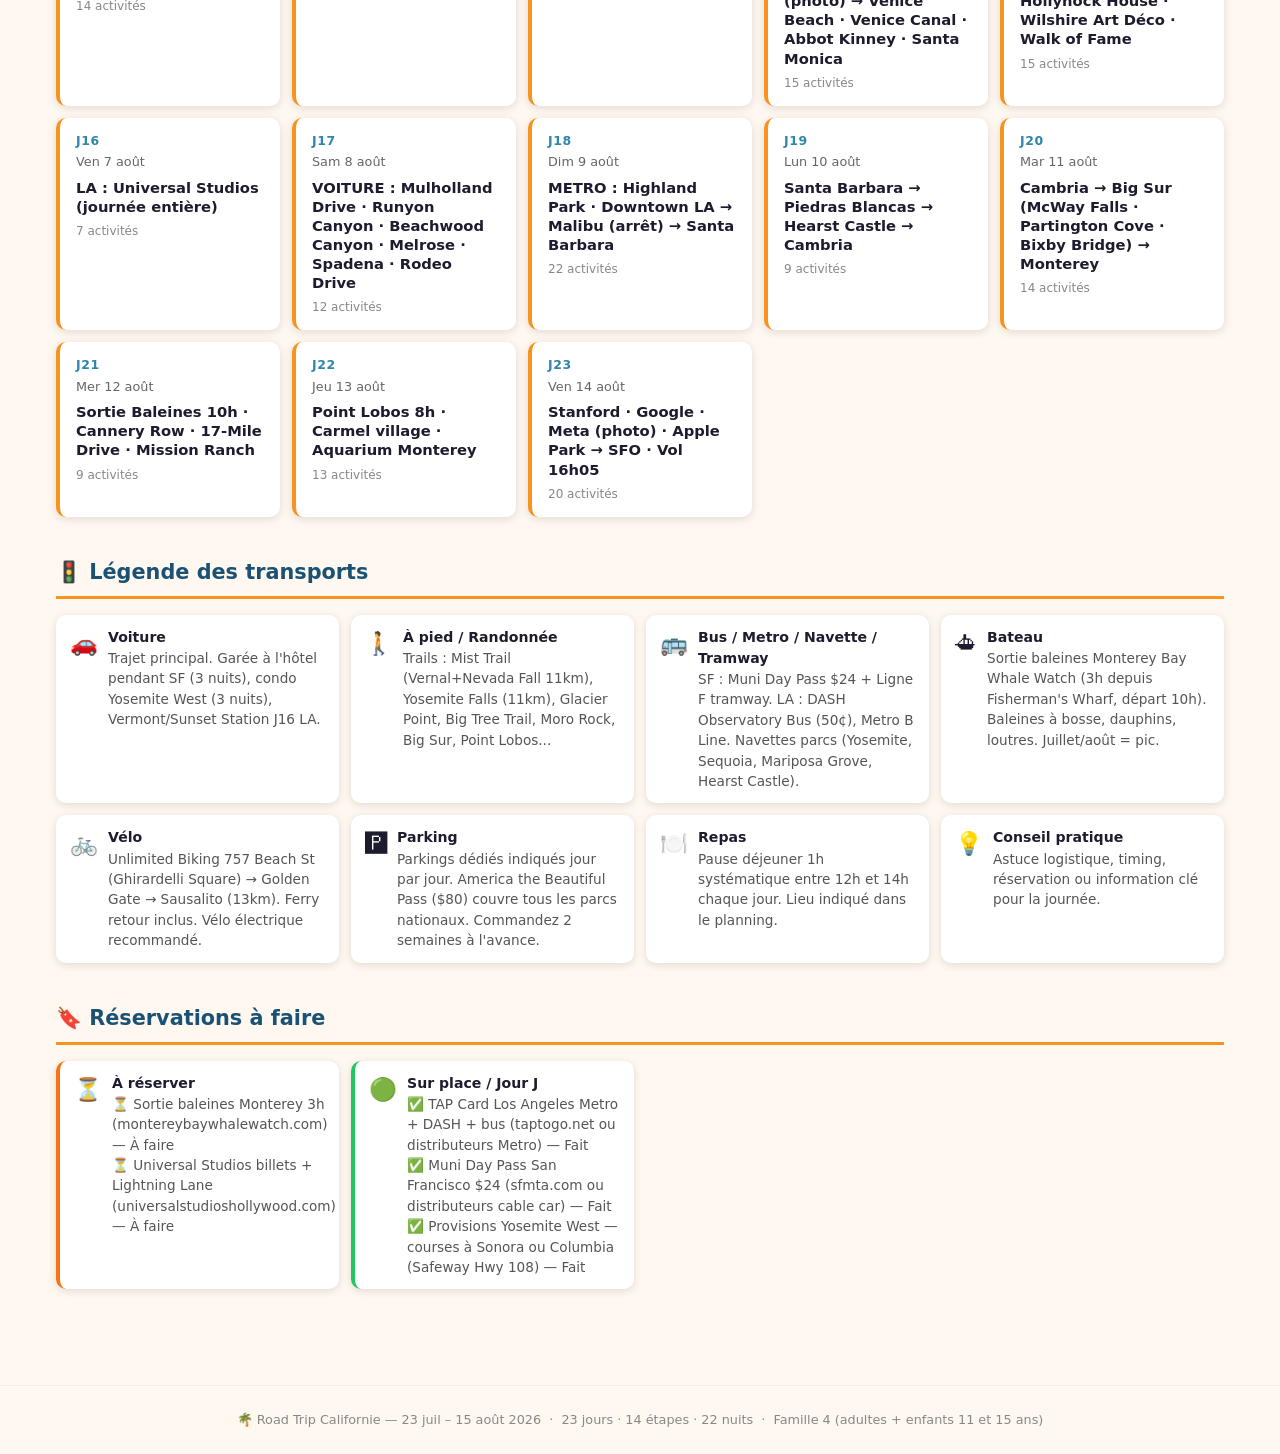
==== commit 517499dd: "Refonte complète du site : v14 planning, chiffrement hôtels, carte interactive - Extraction du JS da" ====
--- a/index.html
+++ b/index.html
@@ -3,3021 +3,400 @@
 <head>
 <meta charset="UTF-8">
 <meta name="viewport" content="width=device-width, initial-scale=1.0">
-<title>Road Trip Californie — 23 juil – 15 août</title>
+<title>Road Trip Californie — 23 juil – 15 août 2026</title>
 <link rel="stylesheet" href="style.css">
 </head>
 <body>
 
+<!-- ═══════════════════════ PIN MODAL ══════════════════════════ -->
+<div id="pin-modal">
+  <div class="pin-modal-box">
+    <div style="font-size:2.5rem;margin-bottom:12px">🔐</div>
+    <div style="font-size:1.15rem;font-weight:700;margin-bottom:8px;color:#1f2937">Hébergements protégés</div>
+    <div style="font-size:0.88rem;color:#6b7280;margin-bottom:22px">Entrez le code pour afficher les adresses des hôtels.</div>
+    <input id="pin-input" type="password" maxlength="10" placeholder="Code" autocomplete="off"
+      onkeydown="if(event.key==='Enter') submitPin()">
+    <div id="pin-error" class="pin-error">Code incorrect, réessayez.</div>
+    <div style="display:flex;gap:12px;justify-content:center;margin-top:4px">
+      <button class="btn" onclick="skipPin()">Ignorer</button>
+      <button class="btn primary" onclick="submitPin()">Déverrouiller</button>
+    </div>
+  </div>
+</div>
+
+<!-- NAV : générée dynamiquement par buildNav() -->
 <nav>
   <div class="nav-inner">
     <div class="nav-brand" onclick="showHome()">🌴 Californie 2026</div>
-    <div class="nav-days">
-      <button class="nav-day-btn" onclick="showDay(0)" id="nav-btn-0">J1</button>
-      <button class="nav-day-btn" onclick="showDay(1)" id="nav-btn-1">J2</button>
-      <button class="nav-day-btn" onclick="showDay(2)" id="nav-btn-2">J3</button>
-      <button class="nav-day-btn" onclick="showDay(3)" id="nav-btn-3">J4</button>
-      <button class="nav-day-btn" onclick="showDay(4)" id="nav-btn-4">J5</button>
-      <button class="nav-day-btn" onclick="showDay(5)" id="nav-btn-5">J6</button>
-      <button class="nav-day-btn" onclick="showDay(6)" id="nav-btn-6">J7</button>
-      <button class="nav-day-btn" onclick="showDay(7)" id="nav-btn-7">J8</button>
-      <button class="nav-day-btn" onclick="showDay(8)" id="nav-btn-8">J9</button>
-      <button class="nav-day-btn" onclick="showDay(9)" id="nav-btn-9">J10</button>
-      <button class="nav-day-btn" onclick="showDay(10)" id="nav-btn-10">J11</button>
-      <button class="nav-day-btn" onclick="showDay(11)" id="nav-btn-11">J12</button>
-      <button class="nav-day-btn" onclick="showDay(12)" id="nav-btn-12">J13</button>
-      <button class="nav-day-btn" onclick="showDay(13)" id="nav-btn-13">J14</button>
-      <button class="nav-day-btn" onclick="showDay(14)" id="nav-btn-14">J15</button>
-      <button class="nav-day-btn" onclick="showDay(15)" id="nav-btn-15">J16</button>
-      <button class="nav-day-btn" onclick="showDay(16)" id="nav-btn-16">J17</button>
-      <button class="nav-day-btn" onclick="showDay(17)" id="nav-btn-17">J18</button>
-      <button class="nav-day-btn" onclick="showDay(18)" id="nav-btn-18">J19</button>
-      <button class="nav-day-btn" onclick="showDay(19)" id="nav-btn-19">J20</button>
-      <button class="nav-day-btn" onclick="showDay(20)" id="nav-btn-20">J21</button>
-      <button class="nav-day-btn" onclick="showDay(21)" id="nav-btn-21">J22</button>
-      <button class="nav-day-btn" onclick="showDay(22)" id="nav-btn-22">J23</button>
-      <button class="nav-day-btn" onclick="showDay(23)" id="nav-btn-23">+</button>
-    </div>
+    <div class="nav-days" id="nav-days"></div>
   </div>
 </nav>
 
+<!-- ═══════════════════════ PAGE ACCUEIL ═══════════════════════ -->
 <div id="home-page">
   <div class="hero">
     <h1>🌴 Road Trip Californie 2026</h1>
-    <p>23 juillet – 15 août &nbsp;·&nbsp; SF → Yosemite → Kings Canyon → Sequoia → Death Valley → Las Vegas → Grand Canyon West → Joshua Tree → Palm Springs → Los Angeles → Santa Barbara → Cambria → Carmel → Half Moon Bay → SFO</p>
+    <p>23 juillet – 15 août &nbsp;·&nbsp; SF → Yosemite West → Kings Canyon → Sequoia → Death Valley → Las Vegas → Grand Canyon → Joshua Tree → Palm Springs → Los Angeles → Santa Barbara → Cambria → Monterey → Silicon Valley → SFO</p>
     <div class="hero-stats">
-      <div class="stat"><div class="stat-num">24</div><div class="stat-label">jours</div></div>
-      <div class="stat"><div class="stat-num">23</div><div class="stat-label">nuits</div></div>
-      <div class="stat"><div class="stat-num">15</div><div class="stat-label">étapes</div></div>
-      <div class="stat"><div class="stat-num">4</div><div class="stat-label">parcs nationaux</div></div>
+      <div class="stat"><div class="stat-num">23</div><div class="stat-label">jours</div></div>
+      <div class="stat"><div class="stat-num">22</div><div class="stat-label">nuits</div></div>
+      <div class="stat"><div class="stat-num">14</div><div class="stat-label">étapes</div></div>
+      <div class="stat"><div class="stat-num">5</div><div class="stat-label">parcs nationaux</div></div>
     </div>
   </div>
 
+  <div class="map-section">
+    <div class="map-overlay">
+      <img src="images/carte-itineraire.png" alt="Carte de l'itinéraire — Road Trip Californie 2026" class="map-img">
+      <div class="home-map-dot" id="home-map-dot"></div>
+    </div>
+  </div>
+
   <main>
     <div class="section-title">📋 Récapitulatif des étapes</div>
-    <div class="recap-table-wrap">
-      <table class="recap">
-        <thead>
-          <tr>
-            <th>#</th>
-            <th>Étape</th>
-            <th>Nuits</th>
-            <th>Dates</th>
-            <th>Sites principaux</th>
-            <th>Hébergement</th>
-          </tr>
-        </thead>
-        <tbody>
-          <tr>
-            <td>1</td>
-            <td><a class="etape-link" onclick="showDay(0)">🌉 San Francisco</a></td>
-            <td>3</td>
-            <td>23–26 juillet</td>
-            <td style="font-size:0.8rem;color:#444;max-width:320px">Golden Gate Bridge (à pied), Cable Car Powell-Hyde, Nob Hill, Russian Hill, Lombard St, Filbert St, Union Square, Hyatt Regency, Bank of California Building, Ligne F tramway, SoMa, Civic Center, Chinatown, Painted Ladies, Haight-Ashbury, Castro, Maison bleue 3841 18th St, Battery Spencer, Twin Peaks, Coit Tower, Ferry Building</td>
-            <td style="font-size:0.82rem;color:#555">Hôtel Union Square ou Fisherman&#39;s Wharf</td>
-          </tr>
-          <tr>
-            <td>2</td>
-            <td><a class="etape-link" onclick="showDay(3)">🏔️ Yosemite NP</a></td>
-            <td>4</td>
-            <td>26–30 juillet</td>
-            <td style="font-size:0.8rem;color:#444;max-width:320px">Tunnel View, Bridalveil Fall, Yosemite Falls Trail (11km), Vernal Fall (Mist Trail), Nevada Fall (John Muir Trail), Glacier Point (2200m), Olmsted Point, Tenaya Lake (2484m), Tuolumne Meadows, Lembert Dome, Mariposa Grove (Grizzly Giant), Mirror Lake</td>
-            <td style="font-size:0.82rem;color:#555">Cedar Lodge (El Portal) — 40 min de la vallée</td>
-          </tr>
-          <tr>
-            <td>3</td>
-            <td><a class="etape-link" onclick="showDay(8)">🌲 Kings Canyon NP</a></td>
-            <td>1</td>
-            <td>30–31 juillet</td>
-            <td style="font-size:0.8rem;color:#444;max-width:320px">General Grant Tree, Kings Canyon Scenic Byway, Junction View, Roaring River Falls, Zumwalt Meadow Trail</td>
-            <td style="font-size:0.82rem;color:#555">Cedar Grove Lodge ou Grant Grove Cabins</td>
-          </tr>
-          <tr>
-            <td>4</td>
-            <td><a class="etape-link" onclick="showDay(9)">🌳 Sequoia NP</a></td>
-            <td>1</td>
-            <td>31 juil–1er août</td>
-            <td style="font-size:0.8rem;color:#444;max-width:320px">General Grant Grove, Big Tree Trail, General Sherman Tree (plus grand arbre du monde), Tunnel Log, Moro Rock (300 marches)</td>
-            <td style="font-size:0.82rem;color:#555">Lodge Three Rivers ou Wuksachi Lodge</td>
-          </tr>
-          <tr>
-            <td>5</td>
-            <td><a class="etape-link" onclick="showDay(10)">🏜️ Death Valley</a></td>
-            <td>1</td>
-            <td>1–2 août</td>
-            <td style="font-size:0.8rem;color:#444;max-width:320px">Dante&#39;s View (1669m), Zabriskie Point, Mesquite Flat Sand Dunes (lever du soleil), Badwater Basin (-86m), Artist Drive, Artist&#39;s Palette</td>
-            <td style="font-size:0.82rem;color:#555">The Inn at Death Valley (Furnace Creek)</td>
-          </tr>
-          <tr>
-            <td>6</td>
-            <td><a class="etape-link" onclick="showDay(11)">🎰 Las Vegas</a></td>
-            <td>1</td>
-            <td>2–3 août</td>
-            <td style="font-size:0.8rem;color:#444;max-width:320px">Fremont Street Experience (plafond LED 460m), The Strip by night, fontaines Bellagio, Caesar&#39;s Palace, MGM Grand</td>
-            <td style="font-size:0.82rem;color:#555">Hôtel Strip au choix</td>
-          </tr>
-          <tr>
-            <td>7</td>
-            <td><a class="etape-link" onclick="showDay(8)">🏜️ Grand Canyon West</a></td>
-            <td>1</td>
-            <td>3–4 août</td>
-            <td style="font-size:0.8rem;color:#444;max-width:320px">Skywalk ($50 sup.), Eagle Point, Guano Point, coucher de soleil sur le Colorado, ciel étoilé</td>
-            <td style="font-size:0.82rem;color:#555">Hualapai Ranch</td>
-          </tr>
-          <tr>
-            <td>8</td>
-            <td><a class="etape-link" onclick="showDay(13)">🌵 Joshua Tree NP</a></td>
-            <td>1</td>
-            <td>4–5 août</td>
-            <td style="font-size:0.8rem;color:#444;max-width:320px">Cholla Cactus Garden, Skull Rock, Cap Rock Trail, Hidden Valley, Keys View (1581m), ciel étoilé exceptionnel</td>
-            <td style="font-size:0.82rem;color:#555">Hôtel Joshua Tree town</td>
-          </tr>
-          <tr>
-            <td>9</td>
-            <td><a class="etape-link" onclick="showDay(14)">🌴 Palm Springs</a></td>
-            <td>1</td>
-            <td>5–6 août</td>
-            <td style="font-size:0.8rem;color:#444;max-width:320px">Aerial Tramway (2600m), Palm Canyon Drive, Marilyn Forever, Graffiti Yard, Public Art Wings</td>
-            <td style="font-size:0.82rem;color:#555">Hôtel downtown Palm Springs</td>
-          </tr>
-          <tr>
-            <td>10</td>
-            <td><a class="etape-link" onclick="showDay(15)">🎬 Los Angeles</a></td>
-            <td>4</td>
-            <td>6–10 août</td>
-            <td style="font-size:0.8rem;color:#444;max-width:320px">Venice Beach Boardwalk, Venice Canals, Santa Monica Pier (vélo), Griffith Observatory, Hollywood Sign, Walk of Fame, TCL Chinese Theatre, Dolby Theatre, Beverly Hills, Sunset Strip, Highland Park, City Hall (terrasse 27e), Grand Central Market, Universal Studios (journée entière), Spadena House, Malibu Point Dume</td>
-            <td style="font-size:0.82rem;color:#555">Hôtel Santa Monica ou West LA</td>
-          </tr>
-          <tr>
-            <td>11</td>
-            <td><a class="etape-link" onclick="showDay(15)">🌺 Santa Barbara</a></td>
-            <td>1</td>
-            <td>10–11 août</td>
-            <td style="font-size:0.8rem;color:#444;max-width:320px">Mission Santa Barbara (1786), Stearns Wharf, State Street</td>
-            <td style="font-size:0.82rem;color:#555">Hôtel centre Santa Barbara</td>
-          </tr>
-          <tr>
-            <td>12</td>
-            <td><a class="etape-link" onclick="showDay(19)">🐘 Cambria</a></td>
-            <td>1</td>
-            <td>11–12 août</td>
-            <td style="font-size:0.8rem;color:#444;max-width:320px">Piedras Blancas (éléphants de mer), Hearst Castle (Grand Rooms Tour), Moonstone Beach</td>
-            <td style="font-size:0.82rem;color:#555">Hôtel Cambria</td>
-          </tr>
-          <tr>
-            <td>13</td>
-            <td><a class="etape-link" onclick="showDay(20)">🐋 Carmel-by-the-Sea</a></td>
-            <td>2</td>
-            <td>12–14 août</td>
-            <td style="font-size:0.8rem;color:#444;max-width:320px">Big Sur Hwy 1 : McWay Falls, Partington Cove (tunnel falaise), Point Sur, Hurricane Point, Bixby Creek Bridge, Little Sur, Notleys Landing, Kastler Point, Soberanes Point, Castle Point, Garrapata SP · Sortie baleines Monterey (3h) · Cannery Row · Point Lobos · 17-Mile Drive · Mission Ranch Clint Eastwood</td>
-            <td style="font-size:0.82rem;color:#555">Hôtel Carmel village</td>
-          </tr>
-          <tr>
-            <td>14</td>
-            <td><a class="etape-link" onclick="showDay(22)">🌊 Half Moon Bay</a></td>
-            <td>1</td>
-            <td>14–15 août</td>
-            <td style="font-size:0.8rem;color:#444;max-width:320px">Santa Cruz (Natural Bridges), Año Nuevo (éléphants de mer), Pigeon Point Lighthouse, Half Moon Bay State Beach, Sam&#39;s Chowder House</td>
-            <td style="font-size:0.82rem;color:#555">Hôtel Half Moon Bay</td>
-          </tr>
-          <tr>
-            <td>15</td>
-            <td><a class="etape-link" onclick="showDay(10)">💻 Silicon Valley / SFO</a></td>
-            <td>—</td>
-            <td>15 août (départ)</td>
-            <td style="font-size:0.8rem;color:#444;max-width:320px">Stanford University (Memorial Church, Hoover Tower), Apple Park Visitor Center → SFO · Vol 16h05 → Paris Orly</td>
-            <td style="font-size:0.82rem;color:#555">Départ SFO 16h05</td>
-          </tr>
-        </tbody>
-      </table>
-    </div>
+    <div class="recap-table-wrap" id="recap-table-wrap"></div>
 
     <div class="section-title">📅 Planning jour par jour</div>
-    <div class="days-grid">
-      <a class="day-card" onclick="showDay(0)">
-        <div class="day-card-num">J1</div>
-        <div class="day-card-date">Mer 23 juil</div>
-        <div class="day-card-title">San Francisco (nuit 1/3)</div>
-        <div class="day-card-count">11 activités</div>
-      </a>
-      <a class="day-card" onclick="showDay(1)">
-        <div class="day-card-num">J2</div>
-        <div class="day-card-date">Jeu 24 juil</div>
-        <div class="day-card-title">San Francisco (nuit 2/3)</div>
-        <div class="day-card-count">25 activités</div>
-      </a>
-      <a class="day-card" onclick="showDay(2)">
-        <div class="day-card-num">J3</div>
-        <div class="day-card-date">Ven 25 juil</div>
-        <div class="day-card-title">San Francisco (nuit 3/3)</div>
-        <div class="day-card-count">16 activités</div>
-      </a>
-      <a class="day-card" onclick="showDay(3)">
-        <div class="day-card-num">J4</div>
-        <div class="day-card-date">Sam 26 juil</div>
-        <div class="day-card-title">SF → Yosemite / Cedar Lodge</div>
-        <div class="day-card-count">11 activités</div>
-      </a>
-      <a class="day-card" onclick="showDay(4)">
-        <div class="day-card-num">J5</div>
-        <div class="day-card-date">Dim 27 juil</div>
-        <div class="day-card-title">Yosemite Falls + Vernal Fall</div>
-        <div class="day-card-count">14 activités</div>
-      </a>
-      <a class="day-card" onclick="showDay(5)">
-        <div class="day-card-num">J6</div>
-        <div class="day-card-date">Lun 28 juil</div>
-        <div class="day-card-title">Nevada Fall + balade vallée</div>
-        <div class="day-card-count">13 activités</div>
-      </a>
-      <a class="day-card" onclick="showDay(6)">
-        <div class="day-card-num">J7</div>
-        <div class="day-card-date">Mar 29 juil</div>
-        <div class="day-card-title">Glacier Point + Olmsted Point + Tenaya Lake + Tuolumne</div>
-        <div class="day-card-count">16 activités</div>
-      </a>
-      <a class="day-card" onclick="showDay(7)">
-        <div class="day-card-num">J8</div>
-        <div class="day-card-date">Mer 30 juil</div>
-        <div class="day-card-title">Mariposa Grove + Mirror Lake</div>
-        <div class="day-card-count">11 activités</div>
-      </a>
-      <a class="day-card" onclick="showDay(8)">
-        <div class="day-card-num">J9</div>
-        <div class="day-card-date">Jeu 31 juil</div>
-        <div class="day-card-title">Yosemite → Kings Canyon</div>
-        <div class="day-card-count">12 activités</div>
-      </a>
-      <a class="day-card" onclick="showDay(9)">
-        <div class="day-card-num">J10</div>
-        <div class="day-card-date">Ven 1er août</div>
-        <div class="day-card-title">Sequoia NP (journée complète)</div>
-        <div class="day-card-count">16 activités</div>
-      </a>
-      <a class="day-card" onclick="showDay(10)">
-        <div class="day-card-num">J11</div>
-        <div class="day-card-date">Sam 2 août</div>
-        <div class="day-card-title">Sequoia → Death Valley</div>
-        <div class="day-card-count">11 activités</div>
-      </a>
-      <a class="day-card" onclick="showDay(11)">
-        <div class="day-card-num">J12</div>
-        <div class="day-card-date">Dim 3 août</div>
-        <div class="day-card-title">Death Valley : dunes, Badwater, Artist Drive → Las Vegas</div>
-        <div class="day-card-count">16 activités</div>
-      </a>
-      <a class="day-card" onclick="showDay(12)">
-        <div class="day-card-num">J13</div>
-        <div class="day-card-date">Lun 4 août</div>
-        <div class="day-card-title">Las Vegas → Grand Canyon West</div>
-        <div class="day-card-count">10 activités</div>
-      </a>
-      <a class="day-card" onclick="showDay(13)">
-        <div class="day-card-num">J14</div>
-        <div class="day-card-date">Mar 5 août</div>
-        <div class="day-card-title">Grand Canyon West → Joshua Tree</div>
-        <div class="day-card-count">17 activités</div>
-      </a>
-      <a class="day-card" onclick="showDay(14)">
-        <div class="day-card-num">J15</div>
-        <div class="day-card-date">Mer 6 août</div>
-        <div class="day-card-title">Palm Springs</div>
-        <div class="day-card-count">16 activités</div>
-      </a>
-      <a class="day-card" onclick="showDay(15)">
-        <div class="day-card-num">J16</div>
-        <div class="day-card-date">Jeu 7 août</div>
-        <div class="day-card-title">LA : Venice Beach + Santa Monica</div>
-        <div class="day-card-count">10 activités</div>
-      </a>
-      <a class="day-card" onclick="showDay(16)">
-        <div class="day-card-num">J17</div>
-        <div class="day-card-date">Ven 8 août</div>
-        <div class="day-card-title">LA : Griffith + Hollywood + Highland Park + City Hall</div>
-        <div class="day-card-count">19 activités</div>
-      </a>
-      <a class="day-card" onclick="showDay(17)">
-        <div class="day-card-num">J18</div>
-        <div class="day-card-date">Sam 9 août</div>
-        <div class="day-card-title">LA : Universal Studios (journée entière)</div>
-        <div class="day-card-count">12 activités</div>
-      </a>
-      <a class="day-card" onclick="showDay(18)">
-        <div class="day-card-num">J19</div>
-        <div class="day-card-date">Dim 10 août</div>
-        <div class="day-card-title">LA : Spadena House + Malibu → Santa Barbara</div>
-        <div class="day-card-count">16 activités</div>
-      </a>
-      <a class="day-card" onclick="showDay(19)">
-        <div class="day-card-num">J20</div>
-        <div class="day-card-date">Lun 11 août</div>
-        <div class="day-card-title">Santa Barbara → Cambria</div>
-        <div class="day-card-count">13 activités</div>
-      </a>
-      <a class="day-card" onclick="showDay(20)">
-        <div class="day-card-num">J21</div>
-        <div class="day-card-date">Mar 12 août</div>
-        <div class="day-card-title">Big Sur Hwy 1 → Carmel</div>
-        <div class="day-card-count">21 activités</div>
-      </a>
-      <a class="day-card" onclick="showDay(21)">
-        <div class="day-card-num">J22</div>
-        <div class="day-card-date">Mer 13 août</div>
-        <div class="day-card-title">Baleines Monterey + Cannery Row + Point Lobos + 17-Mile Drive + Mission Ranch</div>
-        <div class="day-card-count">16 activités</div>
-      </a>
-      <a class="day-card" onclick="showDay(22)">
-        <div class="day-card-num">J23</div>
-        <div class="day-card-date">Jeu 14 août</div>
-        <div class="day-card-title">Carmel → Santa Cruz → Año Nuevo → Half Moon Bay</div>
-        <div class="day-card-count">14 activités</div>
-      </a>
-      <a class="day-card" onclick="showDay(23)">
-        <div class="day-card-num">+</div>
-        <div class="day-card-date">Ven 15 août</div>
-        <div class="day-card-title">Stanford + Apple Park → SFO · VOL 16h05</div>
-        <div class="day-card-count">11 activités</div>
-      </a>
-    </div>
+    <div class="days-grid" id="days-grid"></div>
 
     <div class="section-title" style="margin-top:40px">🚦 Légende des transports</div>
     <div class="legende-grid">
-      <div class="legende-item">
-        <div class="legende-icon">LÉGENDE</div>
-        <div class="legende-text"><strong>TRANSPORTS</strong><span></span></div>
+      <div class="legende-item"><div class="legende-icon">🚗</div><div class="legende-text"><strong>Voiture</strong><span>Trajet principal. Garée à l&#39;hôtel pendant SF (3 nuits), condo Yosemite West (3 nuits), Vermont/Sunset Station J16 LA.</span></div></div>
+      <div class="legende-item"><div class="legende-icon">🚶</div><div class="legende-text"><strong>À pied / Randonnée</strong><span>Trails : Mist Trail (Vernal+Nevada Fall 11km), Yosemite Falls (11km), Glacier Point, Big Tree Trail, Moro Rock, Big Sur, Point Lobos...</span></div></div>
+      <div class="legende-item"><div class="legende-icon">🚌</div><div class="legende-text"><strong>Bus / Metro / Navette / Tramway</strong><span>SF : Muni Day Pass $24 + Ligne F tramway. LA : DASH Observatory Bus (50¢), Metro B Line. Navettes parcs (Yosemite, Sequoia, Mariposa Grove, Hearst Castle).</span></div></div>
+      <div class="legende-item"><div class="legende-icon">⛴</div><div class="legende-text"><strong>Bateau</strong><span>Sortie baleines Monterey Bay Whale Watch (3h depuis Fisherman&#39;s Wharf, départ 10h). Baleines à bosse, dauphins, loutres. Juillet/août = pic.</span></div></div>
+      <div class="legende-item"><div class="legende-icon">🚲</div><div class="legende-text"><strong>Vélo</strong><span>Unlimited Biking 757 Beach St (Ghirardelli Square) → Golden Gate → Sausalito (13km). Ferry retour inclus. Vélo électrique recommandé.</span></div></div>
+      <div class="legende-item"><div class="legende-icon">🅿</div><div class="legende-text"><strong>Parking</strong><span>Parkings dédiés indiqués jour par jour. America the Beautiful Pass ($80) couvre tous les parcs nationaux. Commandez 2 semaines à l&#39;avance.</span></div></div>
+      <div class="legende-item"><div class="legende-icon">🍽️</div><div class="legende-text"><strong>Repas</strong><span>Pause déjeuner 1h systématique entre 12h et 14h chaque jour. Lieu indiqué dans le planning.</span></div></div>
+      <div class="legende-item"><div class="legende-icon">💡</div><div class="legende-text"><strong>Conseil pratique</strong><span>Astuce logistique, timing, réservation ou information clé pour la journée.</span></div></div>
+    </div>
+
+    <div class="section-title" style="margin-top:40px">🔖 Réservations à faire</div>
+    <div class="legende-grid">
+      <div class="legende-item" style="border-left:4px solid #F97316">
+        <div class="legende-icon">⏳</div>
+        <div class="legende-text"><strong>À réserver</strong><span>
+          ⏳ Sortie baleines Monterey 3h (montereybaywhalewatch.com) — À faire<br>
+          ⏳ Universal Studios billets + Lightning Lane (universalstudioshollywood.com) — À faire
+        </span></div>
       </div>
-      <div class="legende-item">
-        <div class="legende-icon">🚗</div>
-        <div class="legende-text"><strong>Voiture</strong><span>Trajet principal entre étapes. Voiture garée à l&#39;hôtel pendant SF (3 nuits). À Cedar Lodge pendant Yosemite (4 nuits). Vermont/Sunset Station pendant J17 LA (récupérée J18 matin).</span></div>
-      </div>
-      <div class="legende-item">
-        <div class="legende-icon">🚶</div>
-        <div class="legende-text"><strong>À pied</strong><span>Trails et randonnées : Yosemite Falls (11km), Mist Trail, Nevada Fall, Glacier Point, Big Tree Trail, Moro Rock, sentiers Big Sur, Point Lobos, Hollywood Sign...</span></div>
-      </div>
-      <div class="legende-item">
-        <div class="legende-icon">🚌</div>
-        <div class="legende-text"><strong>Bus/Metro/Navette/Tramway</strong><span>SF : Muni Day Pass $24 (J2) + Ligne F tramway historique. LA : DASH Observatory Bus (50¢), Metro B Line, Bus 720 Wilshire. Navettes parcs (Yosemite, Sequoia, Mariposa Grove, Hearst Castle).</span></div>
-      </div>
-      <div class="legende-item">
-        <div class="legende-icon">⛴</div>
-        <div class="legende-text"><strong>Bateau</strong><span>Sortie baleines Monterey Bay (3h depuis Fisherman&#39;s Wharf, départ 9h30). Baleines à bosse, dauphins, loutres. Juillet/août = pic d&#39;observations.</span></div>
-      </div>
-      <div class="legende-item">
-        <div class="legende-icon">🚲</div>
-        <div class="legende-text"><strong>Vélo</strong><span>Venice Beach → Santa Monica Pier (5 km piste cyclable longeant l&#39;océan). Location $15–20/h sur le Boardwalk.</span></div>
-      </div>
-      <div class="legende-item">
-        <div class="legende-icon">🅿</div>
-        <div class="legende-text"><strong>Parking</strong><span>Parkings dédiés indiqués jour par jour avec adresses et tarifs. America the Beautiful Pass ($80) couvre tous les parcs nationaux.</span></div>
-      </div>
-      <div class="legende-item">
-        <div class="legende-icon">🍽️</div>
-        <div class="legende-text"><strong>Déjeuner</strong><span>Pause déjeuner 1h systématique entre 12h et 14h chaque jour.</span></div>
+      <div class="legende-item" style="border-left:4px solid #22C55E">
+        <div class="legende-icon">🟢</div>
+        <div class="legende-text"><strong>Sur place / Jour J</strong><span>
+          ✅ TAP Card Los Angeles Metro + DASH + bus (taptogo.net ou distributeurs Metro) — Fait<br>
+          ✅ Muni Day Pass San Francisco $24 (sfmta.com ou distributeurs cable car) — Fait<br>
+          ✅ Provisions Yosemite West — courses à Sonora ou Columbia (Safeway Hwy 108) — Fait
+        </span></div>
       </div>
     </div>
   </main>
 </div>
 
-<div id="day-page-0" class="day-page">
-  <div class="day-hero">
-    <div class="day-hero-num">J1</div>
-    <div class="day-hero-date">Mer 23 juil</div>
-    <div class="day-hero-title">San Francisco (nuit 1/3)</div>
-  </div>
-  <main>
-    <div class="day-nav">
-      <button class="btn" onclick="showHome()">&#8592; Récapitulatif</button>
-      
-      <button class="btn primary" onclick="showDay(1)">&#9654; J2</button>
-    </div>
-    <div class="activity-list">
-          <div class="activity-item row-activity">
-          <div class="activity-time">13h50</div>
-          <div class="activity-type type-activity">🏃 Activité</div>
-          <div class="activity-desc">Atterrissage SFO. Bagages + immigration.</div>
-          <div class="activity-duration">~1h</div>
-        </div>
-          <div class="activity-item row-car">
-          <div class="activity-time">15h00</div>
-          <div class="activity-type type-car">🚗 Voiture</div>
-          <div class="activity-desc">SFO → hôtel (Union Square ou Fisherman&#39;s Wharf)</div>
-          <div class="activity-duration">45 min</div>
-        </div>
-          <div class="activity-item row-info">
-          <div class="activity-time">💡 Conseil</div>
-          <div class="activity-type type-info"></div>
-          <div class="activity-desc">Voiture garée au parking hôtel — n&#39;en bouge plus jusqu&#39;au Jour 4 matin.</div>
-          <div class="activity-duration"></div>
-        </div>
-          <div class="activity-item row-activity">
-          <div class="activity-time">16h00</div>
-          <div class="activity-type type-activity">🏃 Activité</div>
-          <div class="activity-desc">Check-in hôtel. Repos — décalage 9h Paris → SF.</div>
-          <div class="activity-duration"></div>
-        </div>
-          <div class="activity-item row-walk">
-          <div class="activity-time">16h30</div>
-          <div class="activity-type type-walk">🚶 À pied</div>
-          <div class="activity-desc">Union Square : place centrale de SF, grands magasins, sculptures, ambiance animée.</div>
-          <div class="activity-duration">30 min</div>
-        </div>
-          <div class="activity-item row-transit">
-          <div class="activity-time">17h05</div>
-          <div class="activity-type type-transit">🚌 Muni</div>
-          <div class="activity-desc">Union Square → Embarcadero</div>
-          <div class="activity-duration">10 min</div>
-        </div>
-          <div class="activity-item row-walk">
-          <div class="activity-time">17h20</div>
-          <div class="activity-type type-walk">🚶 À pied</div>
-          <div class="activity-desc">Hyatt Regency SF (5 Embarcadero Center) : atrium spectaculaire de 17 étages. Entrée libre.</div>
-          <div class="activity-duration">20 min</div>
-        </div>
-          <div class="activity-item row-walk">
-          <div class="activity-time">17h45</div>
-          <div class="activity-type type-walk">🚶 À pied</div>
-          <div class="activity-desc">Hyatt Regency → Pier 39 (Fisherman&#39;s Wharf)</div>
-          <div class="activity-duration">10 min</div>
-        </div>
-          <div class="activity-item row-walk">
-          <div class="activity-time">18h00</div>
-          <div class="activity-type type-walk">🚶 À pied</div>
-          <div class="activity-desc">Pier 39 : lions de mer, boutiques, ambiance du port.</div>
-          <div class="activity-duration">45 min</div>
-        </div>
-          <div class="activity-item row-meal">
-          <div class="activity-time">19h00</div>
-          <div class="activity-type type-meal">🍽️ Déjeuner</div>
-          <div class="activity-desc">Dîner Fisherman&#39;s Wharf : fruits de mer, chowder en pain sourdough.</div>
-          <div class="activity-duration">1h</div>
-        </div>
-          <div class="activity-item row-alert">
-          <div class="activity-time">21h00</div>
-          <div class="activity-type type-alert">⚠️ Alerte</div>
-          <div class="activity-desc">Coucher tôt obligatoire — récupération jet-lag 9h de décalage.</div>
-          <div class="activity-duration"></div>
-        </div>
-    </div>
-    <div class="day-nav" style="margin-top:24px">
-      <button class="btn" onclick="showHome()">&#8592; Récapitulatif</button>
-      
-      <button class="btn primary" onclick="showDay(1)">&#9654; J2</button>
-    </div>
-  </main>
+<!-- ═══════════════════════ PAGE JOUR ═════════════════════════ -->
+<div id="day-page-container" style="display:none">
+  <div id="day-page-content"></div>
 </div>
 
-<div id="day-page-1" class="day-page">
-  <div class="day-hero">
-    <div class="day-hero-num">J2</div>
-    <div class="day-hero-date">Jeu 24 juil</div>
-    <div class="day-hero-title">San Francisco (nuit 2/3)</div>
-  </div>
-  <main>
-    <div class="day-nav">
-      <button class="btn" onclick="showHome()">&#8592; Récapitulatif</button>
-      <button class="btn" onclick="showDay(0)">&#9664; J1</button>
-      <button class="btn primary" onclick="showDay(2)">&#9654; J3</button>
-    </div>
-    <div class="activity-list">
-          <div class="activity-item row-activity">
-          <div class="activity-time">09h00</div>
-          <div class="activity-type type-activity">🏃 Activité</div>
-          <div class="activity-desc">Départ hôtel — journée 100% transports en commun. Achetez Muni Day Pass $24.</div>
-          <div class="activity-duration"></div>
-        </div>
-          <div class="activity-item row-transit">
-          <div class="activity-time">💡 Conseil</div>
-          <div class="activity-type type-transit">Muni Day Pass $24 : cable car + bus + tramway ligne F illimités toute la journée.</div>
-          <div class="activity-desc">$24</div>
-          <div class="activity-duration"></div>
-        </div>
-          <div class="activity-item row-transit">
-          <div class="activity-time">09h00</div>
-          <div class="activity-type type-transit">🚌 Muni bus 28</div>
-          <div class="activity-desc">Hôtel → Golden Gate Bridge Vista Point (côté SF)</div>
-          <div class="activity-duration">25 min</div>
-        </div>
-          <div class="activity-item row-walk">
-          <div class="activity-time">09h30</div>
-          <div class="activity-type type-walk">🚶 À pied</div>
-          <div class="activity-desc">Golden Gate Bridge : traversée à pied A/R (1,5 km). Vue sur la baie et Marin.</div>
-          <div class="activity-duration">25 min</div>
-        </div>
-          <div class="activity-item row-transit">
-          <div class="activity-time">10h00</div>
-          <div class="activity-type type-transit">🚌 Muni</div>
-          <div class="activity-desc">Golden Gate → terminus cable car Powell-Hyde (Powell &amp; Market)</div>
-          <div class="activity-duration">15 min</div>
-        </div>
-          <div class="activity-item row-transit">
-          <div class="activity-time">10h20</div>
-          <div class="activity-type type-transit">🚌 Cable car Powell-Hyde</div>
-          <div class="activity-desc">Monte Nob Hill : quartier des grandes demeures victoriennes, Grace Cathedral, Huntington Park.</div>
-          <div class="activity-duration">15 min · inclus pass</div>
-        </div>
-          <div class="activity-item row-transit">
-          <div class="activity-time">10h40</div>
-          <div class="activity-type type-transit">🚌 Cable car (suite)</div>
-          <div class="activity-desc">Nob Hill → Russian Hill : quartier bohème, jardins cachés, vue sur Bay Bridge.</div>
-          <div class="activity-duration">10 min</div>
-        </div>
-          <div class="activity-item row-walk">
-          <div class="activity-time">10h55</div>
-          <div class="activity-type type-walk">🚶 À pied</div>
-          <div class="activity-desc">Lombard Street : descente à pied du célèbre zigzag à 8 virages.</div>
-          <div class="activity-duration">20 min</div>
-        </div>
-          <div class="activity-item row-walk">
-          <div class="activity-time">11h20</div>
-          <div class="activity-type type-walk">🚶 À pied</div>
-          <div class="activity-desc">Lombard → Filbert Street (Telegraph Hill) : rue la plus pentue de SF. Perroquets sauvages.</div>
-          <div class="activity-duration">15 min</div>
-        </div>
-          <div class="activity-item row-meal">
-          <div class="activity-time">12h30</div>
-          <div class="activity-type type-meal">🍽️ Déjeuner</div>
-          <div class="activity-desc">Pause déjeuner — North Beach — Tony&#39;s Pizza ou Café Vesuvio, ambiance italienne</div>
-          <div class="activity-duration">1h</div>
-        </div>
-          <div class="activity-item row-walk">
-          <div class="activity-time">13h30</div>
-          <div class="activity-type type-walk">🚶 À pied</div>
-          <div class="activity-desc">Chinatown : Grant Avenue, temples, épiceries exotiques, architecture orientale.</div>
-          <div class="activity-duration">45 min</div>
-        </div>
-          <div class="activity-item row-walk">
-          <div class="activity-time">14h20</div>
-          <div class="activity-type type-walk">🚶 À pied</div>
-          <div class="activity-desc">Bank of California Building (400 California St, Financial District) : néo-classique 1908.</div>
-          <div class="activity-duration">15 min</div>
-        </div>
-          <div class="activity-item row-walk">
-          <div class="activity-time">14h40</div>
-          <div class="activity-type type-walk">🚶 À pied</div>
-          <div class="activity-desc">Montgomery Street : cœur du Financial District, architecture années 1920–60.</div>
-          <div class="activity-duration">15 min</div>
-        </div>
-          <div class="activity-item row-transit">
-          <div class="activity-time">15h00</div>
-          <div class="activity-type type-transit">🚌 Ligne F (tramway historique)</div>
-          <div class="activity-desc">Market Street → SoMa : tramways vintage des années 1930–50 (Melbourne, Milan, Philadelphie). Montez ligne F direction Castro.</div>
-          <div class="activity-duration">15 min · inclus pass</div>
-        </div>
-          <div class="activity-item row-walk">
-          <div class="activity-time">15h20</div>
-          <div class="activity-type type-walk">🚶 À pied</div>
-          <div class="activity-desc">SoMa (South of Market) : arrêt intermédiaire. Galeries d&#39;art, street art, architecture industrielle reconvertie.</div>
-          <div class="activity-duration">25 min</div>
-        </div>
-          <div class="activity-item row-transit">
-          <div class="activity-time">15h50</div>
-          <div class="activity-type type-transit">🚌 Ligne F (suite)</div>
-          <div class="activity-desc">SoMa → Civic Center</div>
-          <div class="activity-duration">10 min · inclus pass</div>
-        </div>
-          <div class="activity-item row-walk">
-          <div class="activity-time">16h05</div>
-          <div class="activity-type type-walk">🚶 À pied</div>
-          <div class="activity-desc">Civic Center : City Hall (dôme doré 1915), Bill Graham Civic Auditorium, architecture Beaux-Arts.</div>
-          <div class="activity-duration">30 min</div>
-        </div>
-          <div class="activity-item row-transit">
-          <div class="activity-time">16h40</div>
-          <div class="activity-type type-transit">🚌 Muni bus 21</div>
-          <div class="activity-desc">Civic Center → Alamo Square</div>
-          <div class="activity-duration">15 min</div>
-        </div>
-          <div class="activity-item row-walk">
-          <div class="activity-time">17h00</div>
-          <div class="activity-type type-walk">🚶 À pied</div>
-          <div class="activity-desc">Painted Ladies (Alamo Square) : photo face à la skyline de SF.</div>
-          <div class="activity-duration">30 min</div>
-        </div>
-          <div class="activity-item row-walk">
-          <div class="activity-time">17h35</div>
-          <div class="activity-type type-walk">🚶 À pied</div>
-          <div class="activity-desc">Haight-Ashbury : quartier hippie, boutiques vintage.</div>
-          <div class="activity-duration">35 min</div>
-        </div>
-          <div class="activity-item row-transit">
-          <div class="activity-time">18h15</div>
-          <div class="activity-type type-transit">🚌 Muni bus 24</div>
-          <div class="activity-desc">Haight-Ashbury → Castro District</div>
-          <div class="activity-duration">15 min</div>
-        </div>
-          <div class="activity-item row-walk">
-          <div class="activity-time">18h35</div>
-          <div class="activity-type type-walk">🚶 À pied</div>
-          <div class="activity-desc">Castro : Rainbow Flag, boutiques emblématiques, architecture victorienne colorée.</div>
-          <div class="activity-duration">25 min</div>
-        </div>
-          <div class="activity-item row-walk">
-          <div class="activity-time">19h05</div>
-          <div class="activity-type type-walk">🚶 À pied</div>
-          <div class="activity-desc">Castro → Maison bleue (3841 18th Street) : maison victorienne emblématique. Photo.</div>
-          <div class="activity-duration">10 min</div>
-        </div>
-          <div class="activity-item row-transit">
-          <div class="activity-time">19h20</div>
-          <div class="activity-type type-transit">🚌 Muni</div>
-          <div class="activity-desc">Castro → hôtel</div>
-          <div class="activity-duration">20 min</div>
-        </div>
-          <div class="activity-item row-meal">
-          <div class="activity-time">20h00</div>
-          <div class="activity-type type-meal">🍽️ Déjeuner</div>
-          <div class="activity-desc">Dîner SF — Hayes Valley ou Mission District.</div>
-          <div class="activity-duration">1h</div>
-        </div>
-    </div>
-    <div class="day-nav" style="margin-top:24px">
-      <button class="btn" onclick="showHome()">&#8592; Récapitulatif</button>
-      <button class="btn" onclick="showDay(0)">&#9664; J1</button>
-      <button class="btn primary" onclick="showDay(2)">&#9654; J3</button>
-    </div>
-  </main>
-</div>
-
-<div id="day-page-2" class="day-page">
-  <div class="day-hero">
-    <div class="day-hero-num">J3</div>
-    <div class="day-hero-date">Ven 25 juil</div>
-    <div class="day-hero-title">San Francisco (nuit 3/3)</div>
-  </div>
-  <main>
-    <div class="day-nav">
-      <button class="btn" onclick="showHome()">&#8592; Récapitulatif</button>
-      <button class="btn" onclick="showDay(1)">&#9664; J2</button>
-      <button class="btn primary" onclick="showDay(3)">&#9654; J4</button>
-    </div>
-    <div class="activity-list">
-          <div class="activity-item row-activity">
-          <div class="activity-time">09h00</div>
-          <div class="activity-type type-activity">🏃 Activité</div>
-          <div class="activity-desc">Départ hôtel en voiture — seule demi-journée en voiture à SF.</div>
-          <div class="activity-duration"></div>
-        </div>
-          <div class="activity-item row-car">
-          <div class="activity-time">09h00</div>
-          <div class="activity-type type-car">🚗 Voiture</div>
-          <div class="activity-desc">Hôtel → Battery Spencer (traversée Golden Gate, côté Marin)</div>
-          <div class="activity-duration">20 min</div>
-        </div>
-          <div class="activity-item row-walk">
-          <div class="activity-time">09h25</div>
-          <div class="activity-type type-walk">🚶 À pied</div>
-          <div class="activity-desc">Battery Spencer : photo emblématique du Golden Gate en surplomb depuis fortifications militaires.</div>
-          <div class="activity-duration">20 min</div>
-        </div>
-          <div class="activity-item row-car">
-          <div class="activity-time">09h50</div>
-          <div class="activity-type type-car">🚗 Voiture</div>
-          <div class="activity-desc">Battery Spencer → Twin Peaks (retour côté SF)</div>
-          <div class="activity-duration">25 min</div>
-        </div>
-          <div class="activity-item row-walk">
-          <div class="activity-time">10h15</div>
-          <div class="activity-type type-walk">🚶 À pied</div>
-          <div class="activity-desc">Twin Peaks : vue à 360° sur toute SF depuis 280m. La meilleure vue de la ville.</div>
-          <div class="activity-duration">30 min</div>
-        </div>
-          <div class="activity-item row-car">
-          <div class="activity-time">10h50</div>
-          <div class="activity-type type-car">🚗 Voiture</div>
-          <div class="activity-desc">Twin Peaks → Coit Tower (North Beach)</div>
-          <div class="activity-duration">15 min</div>
-        </div>
-          <div class="activity-item row-parking">
-          <div class="activity-time">11h05</div>
-          <div class="activity-type type-parking">🅿 Parking</div>
-          <div class="activity-desc">Coit Tower Lot (Telegraph Hill Blvd) — arrivez tôt, places limitées.</div>
-          <div class="activity-duration">$5–8/h</div>
-        </div>
-          <div class="activity-item row-walk">
-          <div class="activity-time">11h10</div>
-          <div class="activity-type type-walk">🚶 À pied</div>
-          <div class="activity-desc">Coit Tower : fresques murales New Deal (années 30) + vue panoramique sur la baie.</div>
-          <div class="activity-duration">40 min</div>
-        </div>
-          <div class="activity-item row-meal">
-          <div class="activity-time">12h30</div>
-          <div class="activity-type type-meal">🍽️ Déjeuner</div>
-          <div class="activity-desc">Pause déjeuner — North Beach — déjeuner avant-dernière journée à SF</div>
-          <div class="activity-duration">1h</div>
-        </div>
-          <div class="activity-item row-car">
-          <div class="activity-time">13h30</div>
-          <div class="activity-type type-car">🚗 Voiture</div>
-          <div class="activity-desc">Voiture rendue au parking hôtel. Après-midi à pied.</div>
-          <div class="activity-duration">10 min</div>
-        </div>
-          <div class="activity-item row-transit">
-          <div class="activity-time">13h45</div>
-          <div class="activity-type type-transit">🚌 Ligne F (tramway historique)</div>
-          <div class="activity-desc">Hôtel → Embarcadero (Ferry Building)</div>
-          <div class="activity-duration">10 min · $2.50</div>
-        </div>
-          <div class="activity-item row-walk">
-          <div class="activity-time">14h00</div>
-          <div class="activity-type type-walk">🚶 À pied</div>
-          <div class="activity-desc">Ferry Building Marketplace : marché de producteurs, huîtres, chocolat Dandelion, café Blue Bottle.</div>
-          <div class="activity-duration">1h</div>
-        </div>
-          <div class="activity-item row-walk">
-          <div class="activity-time">15h05</div>
-          <div class="activity-type type-walk">🚶 À pied</div>
-          <div class="activity-desc">Embarcadero : promenade face à la baie, vue sur Bay Bridge.</div>
-          <div class="activity-duration">30 min</div>
-        </div>
-          <div class="activity-item row-transit">
-          <div class="activity-time">15h40</div>
-          <div class="activity-type type-transit">🚌 Muni</div>
-          <div class="activity-desc">Embarcadero → hôtel</div>
-          <div class="activity-duration">15 min</div>
-        </div>
-          <div class="activity-item row-activity">
-          <div class="activity-time">16h00</div>
-          <div class="activity-type type-activity">🏃 Activité</div>
-          <div class="activity-desc">Retour hôtel. Repos. Préparer bagages Yosemite — départ demain matin.</div>
-          <div class="activity-duration"></div>
-        </div>
-          <div class="activity-item row-meal">
-          <div class="activity-time">19h30</div>
-          <div class="activity-type type-meal">🍽️ Déjeuner</div>
-          <div class="activity-desc">Dernier dîner SF.</div>
-          <div class="activity-duration">1h</div>
-        </div>
-    </div>
-    <div class="day-nav" style="margin-top:24px">
-      <button class="btn" onclick="showHome()">&#8592; Récapitulatif</button>
-      <button class="btn" onclick="showDay(1)">&#9664; J2</button>
-      <button class="btn primary" onclick="showDay(3)">&#9654; J4</button>
-    </div>
-  </main>
-</div>
-
-<div id="day-page-3" class="day-page">
-  <div class="day-hero">
-    <div class="day-hero-num">J4</div>
-    <div class="day-hero-date">Sam 26 juil</div>
-    <div class="day-hero-title">SF → Yosemite / Cedar Lodge</div>
-  </div>
-  <main>
-    <div class="day-nav">
-      <button class="btn" onclick="showHome()">&#8592; Récapitulatif</button>
-      <button class="btn" onclick="showDay(2)">&#9664; J3</button>
-      <button class="btn primary" onclick="showDay(4)">&#9654; J5</button>
-    </div>
-    <div class="activity-list">
-          <div class="activity-item row-activity">
-          <div class="activity-time">09h00</div>
-          <div class="activity-type type-activity">🏃 Activité</div>
-          <div class="activity-desc">Check-out hôtel SF. Bagages en voiture. Voiture reprise parking hôtel.</div>
-          <div class="activity-duration"></div>
-        </div>
-          <div class="activity-item row-car">
-          <div class="activity-time">09h00</div>
-          <div class="activity-type type-car">🚗 Voiture</div>
-          <div class="activity-desc">SF → Yosemite Valley via Hwy 120 (Big Oak Flat Road) — 190 km</div>
-          <div class="activity-duration">4h</div>
-        </div>
-          <div class="activity-item row-meal">
-          <div class="activity-time">12h30</div>
-          <div class="activity-type type-meal">🍽️ Déjeuner</div>
-          <div class="activity-desc">Pause déjeuner — En route — pause à Manteca ou Groveland sur Hwy 120</div>
-          <div class="activity-duration">1h</div>
-        </div>
-          <div class="activity-item row-walk">
-          <div class="activity-time">13h30</div>
-          <div class="activity-type type-walk">🚶 À pied</div>
-          <div class="activity-desc">Tunnel View : premier choc visuel (El Capitan, Half Dome, Bridalveil Fall). Vue iconique.</div>
-          <div class="activity-duration">20 min</div>
-        </div>
-          <div class="activity-item row-car">
-          <div class="activity-time">13h55</div>
-          <div class="activity-type type-car">🚗 Voiture</div>
-          <div class="activity-desc">Tunnel View → Bridalveil Fall parking</div>
-          <div class="activity-duration">10 min</div>
-        </div>
-          <div class="activity-item row-walk">
-          <div class="activity-time">14h05</div>
-          <div class="activity-type type-walk">🚶 À pied</div>
-          <div class="activity-desc">Bridalveil Fall : 400m à pied A/R. Chute de 188m. Embruns en été.</div>
-          <div class="activity-duration">25 min</div>
-        </div>
-          <div class="activity-item row-car">
-          <div class="activity-time">14h35</div>
-          <div class="activity-type type-car">🚗 Voiture</div>
-          <div class="activity-desc">Bridalveil Fall → Cedar Lodge (El Portal) via Hwy 140 — sortie ouest du parc</div>
-          <div class="activity-duration">35 min</div>
-        </div>
-          <div class="activity-item row-activity">
-          <div class="activity-time">15h15</div>
-          <div class="activity-type type-activity">🏃 Activité</div>
-          <div class="activity-desc">Check-in Cedar Lodge (9966 CA-140, El Portal). Piscine, repos.</div>
-          <div class="activity-duration"></div>
-        </div>
-          <div class="activity-item row-meal">
-          <div class="activity-time">19h00</div>
-          <div class="activity-type type-meal">🍽️ Déjeuner</div>
-          <div class="activity-desc">Dîner Cedar Lodge — réservez dès l&#39;arrivée (ferme ~20h).</div>
-          <div class="activity-duration">1h</div>
-        </div>
-          <div class="activity-item row-info">
-          <div class="activity-time">💡 Conseil</div>
-          <div class="activity-type type-info"></div>
-          <div class="activity-desc">Voiture garée à Cedar Lodge pour tout le séjour Yosemite (4 nuits). Départ 6h30 chaque matin.</div>
-          <div class="activity-duration"></div>
-        </div>
-          <div class="activity-item row-info">
-          <div class="activity-time">⚠️ Alerte</div>
-          <div class="activity-type type-info"></div>
-          <div class="activity-desc">Restaurant Cedar Lodge ferme ~20h. Réservez dès l&#39;arrivée ou El Portal Market (7 min voiture).</div>
-          <div class="activity-duration"></div>
-        </div>
-    </div>
-    <div class="day-nav" style="margin-top:24px">
-      <button class="btn" onclick="showHome()">&#8592; Récapitulatif</button>
-      <button class="btn" onclick="showDay(2)">&#9664; J3</button>
-      <button class="btn primary" onclick="showDay(4)">&#9654; J5</button>
-    </div>
-  </main>
-</div>
-
-<div id="day-page-4" class="day-page">
-  <div class="day-hero">
-    <div class="day-hero-num">J5</div>
-    <div class="day-hero-date">Dim 27 juil</div>
-    <div class="day-hero-title">Yosemite Falls + Vernal Fall</div>
-  </div>
-  <main>
-    <div class="day-nav">
-      <button class="btn" onclick="showHome()">&#8592; Récapitulatif</button>
-      <button class="btn" onclick="showDay(3)">&#9664; J4</button>
-      <button class="btn primary" onclick="showDay(5)">&#9654; J6</button>
-    </div>
-    <div class="activity-list">
-          <div class="activity-item row-alert">
-          <div class="activity-time">06h30</div>
-          <div class="activity-type type-alert">⚠️ Alerte</div>
-          <div class="activity-desc">LEVER 6h30 — départ tôt indispensable (entrée Arch Rock fluide, parking disponible).</div>
-          <div class="activity-duration"></div>
-        </div>
-          <div class="activity-item row-activity">
-          <div class="activity-time">06h30</div>
-          <div class="activity-type type-activity">🏃 Activité</div>
-          <div class="activity-desc">Petit-déjeuner rapide Cedar Lodge. Pique-nique + 2L eau/pers.</div>
-          <div class="activity-duration"></div>
-        </div>
-          <div class="activity-item row-car">
-          <div class="activity-time">07h10</div>
-          <div class="activity-type type-car">🚗 Voiture</div>
-          <div class="activity-desc">Cedar Lodge → parking Day Use Valley (Yosemite Village) via Hwy 140</div>
-          <div class="activity-duration">40 min</div>
-        </div>
-          <div class="activity-item row-parking">
-          <div class="activity-time">07h50</div>
-          <div class="activity-type type-parking">🅿 Parking</div>
-          <div class="activity-desc">Day Use Valley — inclus America the Beautiful Pass. Garez pour la journée.</div>
-          <div class="activity-duration">Gratuit (pass)</div>
-        </div>
-          <div class="activity-item row-transit">
-          <div class="activity-time">08h00</div>
-          <div class="activity-type type-transit">🚌 Navette gratuite</div>
-          <div class="activity-desc">Arrêt Village → Arrêt 6 (Yosemite Falls Trailhead)</div>
-          <div class="activity-duration">10 min</div>
-        </div>
-          <div class="activity-item row-walk">
-          <div class="activity-time">08h10</div>
-          <div class="activity-type type-walk">🚶 À pied</div>
-          <div class="activity-desc">Yosemite Falls Trail : 11 km, +650m. Plus haute chute d&#39;Amérique du Nord (739m). Retour ~11h40.</div>
-          <div class="activity-duration">3h30</div>
-        </div>
-          <div class="activity-item row-meal">
-          <div class="activity-time">12h30</div>
-          <div class="activity-type type-meal">🍽️ Déjeuner</div>
-          <div class="activity-desc">Pause déjeuner — Yosemite Valley — pique-nique face à El Capitan</div>
-          <div class="activity-duration">1h</div>
-        </div>
-          <div class="activity-item row-transit">
-          <div class="activity-time">13h30</div>
-          <div class="activity-type type-transit">🚌 Navette gratuite</div>
-          <div class="activity-desc">Village → Arrêt 16 (Happy Isles, Mist Trail)</div>
-          <div class="activity-duration">15 min</div>
-        </div>
-          <div class="activity-item row-walk">
-          <div class="activity-time">13h45</div>
-          <div class="activity-type type-walk">🚶 À pied</div>
-          <div class="activity-desc">Vernal Fall — Mist Trail : 3,5 km A/R. Vue frontale sur la chute de 97m.</div>
-          <div class="activity-duration">1h30</div>
-        </div>
-          <div class="activity-item row-info">
-          <div class="activity-time">⚠️ Alerte</div>
-          <div class="activity-type type-info"></div>
-          <div class="activity-desc">Imperméable OBLIGATOIRE sur le Mist Trail — embruns très puissants.</div>
-          <div class="activity-duration"></div>
-        </div>
-          <div class="activity-item row-transit">
-          <div class="activity-time">15h20</div>
-          <div class="activity-type type-transit">🚌 Navette gratuite</div>
-          <div class="activity-desc">Happy Isles → Day Use Valley Parking</div>
-          <div class="activity-duration">10 min</div>
-        </div>
-          <div class="activity-item row-car">
-          <div class="activity-time">15h30</div>
-          <div class="activity-type type-car">🚗 Voiture</div>
-          <div class="activity-desc">Parking Day Use Valley → Cedar Lodge via Hwy 140</div>
-          <div class="activity-duration">40 min</div>
-        </div>
-          <div class="activity-item row-activity">
-          <div class="activity-time">16h15</div>
-          <div class="activity-type type-activity">🏃 Activité</div>
-          <div class="activity-desc">Retour Cedar Lodge. Piscine, repos.</div>
-          <div class="activity-duration"></div>
-        </div>
-          <div class="activity-item row-meal">
-          <div class="activity-time">19h00</div>
-          <div class="activity-type type-meal">🍽️ Déjeuner</div>
-          <div class="activity-desc">Dîner Cedar Lodge.</div>
-          <div class="activity-duration">1h</div>
-        </div>
-    </div>
-    <div class="day-nav" style="margin-top:24px">
-      <button class="btn" onclick="showHome()">&#8592; Récapitulatif</button>
-      <button class="btn" onclick="showDay(3)">&#9664; J4</button>
-      <button class="btn primary" onclick="showDay(5)">&#9654; J6</button>
-    </div>
-  </main>
-</div>
-
-<div id="day-page-5" class="day-page">
-  <div class="day-hero">
-    <div class="day-hero-num">J6</div>
-    <div class="day-hero-date">Lun 28 juil</div>
-    <div class="day-hero-title">Nevada Fall + balade vallée</div>
-  </div>
-  <main>
-    <div class="day-nav">
-      <button class="btn" onclick="showHome()">&#8592; Récapitulatif</button>
-      <button class="btn" onclick="showDay(4)">&#9664; J5</button>
-      <button class="btn primary" onclick="showDay(6)">&#9654; J7</button>
-    </div>
-    <div class="activity-list">
-          <div class="activity-item row-alert">
-          <div class="activity-time">06h30</div>
-          <div class="activity-type type-alert">⚠️ Alerte</div>
-          <div class="activity-desc">LEVER 6h30.</div>
-          <div class="activity-duration"></div>
-        </div>
-          <div class="activity-item row-activity">
-          <div class="activity-time">06h30</div>
-          <div class="activity-type type-activity">🏃 Activité</div>
-          <div class="activity-desc">Petit-déjeuner. Pique-nique + eau.</div>
-          <div class="activity-duration"></div>
-        </div>
-          <div class="activity-item row-car">
-          <div class="activity-time">07h10</div>
-          <div class="activity-type type-car">🚗 Voiture</div>
-          <div class="activity-desc">Cedar Lodge → parking Day Use Valley</div>
-          <div class="activity-duration">40 min</div>
-        </div>
-          <div class="activity-item row-parking">
-          <div class="activity-time">07h50</div>
-          <div class="activity-type type-parking">🅿 Parking</div>
-          <div class="activity-desc">Day Use Valley</div>
-          <div class="activity-duration">Gratuit (pass)</div>
-        </div>
-          <div class="activity-item row-transit">
-          <div class="activity-time">08h05</div>
-          <div class="activity-type type-transit">🚌 Navette gratuite</div>
-          <div class="activity-desc">Village → Arrêt 16 (Happy Isles)</div>
-          <div class="activity-duration">15 min</div>
-        </div>
-          <div class="activity-item row-walk">
-          <div class="activity-time">08h20</div>
-          <div class="activity-type type-walk">🚶 À pied</div>
-          <div class="activity-desc">Nevada Fall — John Muir Trail : 11 km A/R, vue sur la chute de 180m. Retour ~11h50.</div>
-          <div class="activity-duration">3h30</div>
-        </div>
-          <div class="activity-item row-meal">
-          <div class="activity-time">12h30</div>
-          <div class="activity-type type-meal">🍽️ Déjeuner</div>
-          <div class="activity-desc">Pause déjeuner — Yosemite Village — Village Store ou Yosemite Valley Lodge</div>
-          <div class="activity-duration">1h</div>
-        </div>
-          <div class="activity-item row-transit">
-          <div class="activity-time">13h30</div>
-          <div class="activity-type type-transit">🚌 Navette gratuite</div>
-          <div class="activity-desc">→ Valley Visitor Center</div>
-          <div class="activity-duration">10 min</div>
-        </div>
-          <div class="activity-item row-walk">
-          <div class="activity-time">13h45</div>
-          <div class="activity-type type-walk">🚶 À pied</div>
-          <div class="activity-desc">Valley Visitor Center + Ansel Adams Gallery.</div>
-          <div class="activity-duration">1h</div>
-        </div>
-          <div class="activity-item row-walk">
-          <div class="activity-time">14h50</div>
-          <div class="activity-type type-walk">🚶 À pied</div>
-          <div class="activity-desc">Rives Merced River — vue El Capitan et Half Dome.</div>
-          <div class="activity-duration">1h</div>
-        </div>
-          <div class="activity-item row-car">
-          <div class="activity-time">15h55</div>
-          <div class="activity-type type-car">🚗 Voiture</div>
-          <div class="activity-desc">Parking → Cedar Lodge</div>
-          <div class="activity-duration">40 min</div>
-        </div>
-          <div class="activity-item row-activity">
-          <div class="activity-time">16h40</div>
-          <div class="activity-type type-activity">🏃 Activité</div>
-          <div class="activity-desc">Retour Cedar Lodge. Piscine, repos.</div>
-          <div class="activity-duration"></div>
-        </div>
-          <div class="activity-item row-meal">
-          <div class="activity-time">19h00</div>
-          <div class="activity-type type-meal">🍽️ Déjeuner</div>
-          <div class="activity-desc">Dîner Cedar Lodge.</div>
-          <div class="activity-duration">1h</div>
-        </div>
-    </div>
-    <div class="day-nav" style="margin-top:24px">
-      <button class="btn" onclick="showHome()">&#8592; Récapitulatif</button>
-      <button class="btn" onclick="showDay(4)">&#9664; J5</button>
-      <button class="btn primary" onclick="showDay(6)">&#9654; J7</button>
-    </div>
-  </main>
-</div>
-
-<div id="day-page-6" class="day-page">
-  <div class="day-hero">
-    <div class="day-hero-num">J7</div>
-    <div class="day-hero-date">Mar 29 juil</div>
-    <div class="day-hero-title">Glacier Point + Olmsted Point + Tenaya Lake + Tuolumne</div>
-  </div>
-  <main>
-    <div class="day-nav">
-      <button class="btn" onclick="showHome()">&#8592; Récapitulatif</button>
-      <button class="btn" onclick="showDay(5)">&#9664; J6</button>
-      <button class="btn primary" onclick="showDay(7)">&#9654; J8</button>
-    </div>
-    <div class="activity-list">
-          <div class="activity-item row-alert">
-          <div class="activity-time">06h00</div>
-          <div class="activity-type type-alert">⚠️ Alerte</div>
-          <div class="activity-desc">LEVER 6h00 — journée la plus longue (~5h30 voiture cumulées). Départ impératif.</div>
-          <div class="activity-duration"></div>
-        </div>
-          <div class="activity-item row-activity">
-          <div class="activity-time">06h00</div>
-          <div class="activity-type type-activity">🏃 Activité</div>
-          <div class="activity-desc">Petit-déjeuner. Pique-nique + eau. Veste (Glacier Point ~15°C).</div>
-          <div class="activity-duration"></div>
-        </div>
-          <div class="activity-item row-car">
-          <div class="activity-time">06h40</div>
-          <div class="activity-type type-car">🚗 Voiture</div>
-          <div class="activity-desc">Cedar Lodge → Yosemite Valley (entrée Arch Rock)</div>
-          <div class="activity-duration">40 min</div>
-        </div>
-          <div class="activity-item row-car">
-          <div class="activity-time">07h20</div>
-          <div class="activity-type type-car">🚗 Voiture</div>
-          <div class="activity-desc">Yosemite Valley → Glacier Point via Glacier Point Road</div>
-          <div class="activity-duration">45 min</div>
-        </div>
-          <div class="activity-item row-parking">
-          <div class="activity-time">08h05</div>
-          <div class="activity-type type-parking">🅿 Parking</div>
-          <div class="activity-desc">Glacier Point Lot — arrivez tôt (complet dès 9h30 en été).</div>
-          <div class="activity-duration">Gratuit (pass)</div>
-        </div>
-          <div class="activity-item row-walk">
-          <div class="activity-time">08h10</div>
-          <div class="activity-type type-walk">🚶 À pied</div>
-          <div class="activity-desc">Glacier Point (2200m) : vue absolue sur Half Dome, Nevada Fall, la vallée.</div>
-          <div class="activity-duration">1h</div>
-        </div>
-          <div class="activity-item row-car">
-          <div class="activity-time">09h15</div>
-          <div class="activity-type type-car">🚗 Voiture</div>
-          <div class="activity-desc">Glacier Point → Olmsted Point via Tioga Road</div>
-          <div class="activity-duration">1h15</div>
-        </div>
-          <div class="activity-item row-walk">
-          <div class="activity-time">10h30</div>
-          <div class="activity-type type-walk">🚶 À pied</div>
-          <div class="activity-desc">Olmsted Point : vue nord sur Half Dome. Granite poli par les glaciers.</div>
-          <div class="activity-duration">30 min</div>
-        </div>
-          <div class="activity-item row-car">
-          <div class="activity-time">11h05</div>
-          <div class="activity-type type-car">🚗 Voiture</div>
-          <div class="activity-desc">Olmsted → Tenaya Lake</div>
-          <div class="activity-duration">10 min</div>
-        </div>
-          <div class="activity-item row-walk">
-          <div class="activity-time">11h15</div>
-          <div class="activity-type type-walk">🚶 À pied</div>
-          <div class="activity-desc">Tenaya Lake (2484m) : lac glaciaire turquoise. Baignade possible (~15°C).</div>
-          <div class="activity-duration">45 min</div>
-        </div>
-          <div class="activity-item row-meal">
-          <div class="activity-time">12h30</div>
-          <div class="activity-type type-meal">🍽️ Déjeuner</div>
-          <div class="activity-desc">Pause déjeuner — Tenaya Lake — pique-nique sur les berges en altitude</div>
-          <div class="activity-duration">1h</div>
-        </div>
-          <div class="activity-item row-car">
-          <div class="activity-time">13h05</div>
-          <div class="activity-type type-car">🚗 Voiture</div>
-          <div class="activity-desc">Tenaya Lake → Tuolumne Meadows</div>
-          <div class="activity-duration">20 min</div>
-        </div>
-          <div class="activity-item row-walk">
-          <div class="activity-time">13h25</div>
-          <div class="activity-type type-walk">🚶 À pied</div>
-          <div class="activity-desc">Tuolumne Meadows : prairie alpine à 2600m. Lembert Dome Trail (3 km A/R).</div>
-          <div class="activity-duration">2h</div>
-        </div>
-          <div class="activity-item row-car">
-          <div class="activity-time">15h30</div>
-          <div class="activity-type type-car">🚗 Voiture</div>
-          <div class="activity-desc">Tuolumne Meadows → Cedar Lodge via Big Oak Flat + Hwy 140</div>
-          <div class="activity-duration">1h30</div>
-        </div>
-          <div class="activity-item row-activity">
-          <div class="activity-time">17h05</div>
-          <div class="activity-type type-activity">🏃 Activité</div>
-          <div class="activity-desc">Retour Cedar Lodge. Piscine, repos.</div>
-          <div class="activity-duration"></div>
-        </div>
-          <div class="activity-item row-meal">
-          <div class="activity-time">19h00</div>
-          <div class="activity-type type-meal">🍽️ Déjeuner</div>
-          <div class="activity-desc">Dîner Cedar Lodge.</div>
-          <div class="activity-duration">1h</div>
-        </div>
-    </div>
-    <div class="day-nav" style="margin-top:24px">
-      <button class="btn" onclick="showHome()">&#8592; Récapitulatif</button>
-      <button class="btn" onclick="showDay(5)">&#9664; J6</button>
-      <button class="btn primary" onclick="showDay(7)">&#9654; J8</button>
-    </div>
-  </main>
-</div>
-
-<div id="day-page-7" class="day-page">
-  <div class="day-hero">
-    <div class="day-hero-num">J8</div>
-    <div class="day-hero-date">Mer 30 juil</div>
-    <div class="day-hero-title">Mariposa Grove + Mirror Lake</div>
-  </div>
-  <main>
-    <div class="day-nav">
-      <button class="btn" onclick="showHome()">&#8592; Récapitulatif</button>
-      <button class="btn" onclick="showDay(6)">&#9664; J7</button>
-      <button class="btn primary" onclick="showDay(8)">&#9654; J9</button>
-    </div>
-    <div class="activity-list">
-          <div class="activity-item row-activity">
-          <div class="activity-time">09h00</div>
-          <div class="activity-type type-activity">🏃 Activité</div>
-          <div class="activity-desc">Départ Cedar Lodge. Mariposa Grove est au SUD (direction inverse des jours précédents).</div>
-          <div class="activity-duration"></div>
-        </div>
-          <div class="activity-item row-car">
-          <div class="activity-time">09h00</div>
-          <div class="activity-type type-car">🚗 Voiture</div>
-          <div class="activity-desc">Cedar Lodge → Mariposa Grove (Wawona) via Hwy 140 + Hwy 41</div>
-          <div class="activity-duration">1h15</div>
-        </div>
-          <div class="activity-item row-parking">
-          <div class="activity-time">10h15</div>
-          <div class="activity-type type-parking">🅿 Parking</div>
-          <div class="activity-desc">South Entrance Mariposa Grove Lot</div>
-          <div class="activity-duration">Gratuit (pass)</div>
-        </div>
-          <div class="activity-item row-transit">
-          <div class="activity-time">10h20</div>
-          <div class="activity-type type-transit">🚌 Navette obligatoire</div>
-          <div class="activity-desc">Parking → Mariposa Grove (pas d&#39;accès voiture direct en saison)</div>
-          <div class="activity-duration">5 min</div>
-        </div>
-          <div class="activity-item row-walk">
-          <div class="activity-time">10h25</div>
-          <div class="activity-type type-walk">🚶 À pied</div>
-          <div class="activity-desc">Mariposa Grove : Grizzly Giant (2700 ans), California Tunnel Tree, Big Trees Loop.</div>
-          <div class="activity-duration">2h</div>
-        </div>
-          <div class="activity-item row-car">
-          <div class="activity-time">12h30</div>
-          <div class="activity-type type-car">🚗 Voiture</div>
-          <div class="activity-desc">Mariposa Grove → Yosemite Valley</div>
-          <div class="activity-duration">40 min</div>
-        </div>
-          <div class="activity-item row-meal">
-          <div class="activity-time">12h30</div>
-          <div class="activity-type type-meal">🍽️ Déjeuner</div>
-          <div class="activity-desc">Pause déjeuner — Yosemite Village — déjeuner après la route</div>
-          <div class="activity-duration">1h</div>
-        </div>
-          <div class="activity-item row-walk">
-          <div class="activity-time">14h00</div>
-          <div class="activity-type type-walk">🚶 À pied</div>
-          <div class="activity-desc">Mirror Lake Trail : 5 km à pied plat, vue sur Half Dome.</div>
-          <div class="activity-duration">1h30</div>
-        </div>
-          <div class="activity-item row-car">
-          <div class="activity-time">15h35</div>
-          <div class="activity-type type-car">🚗 Voiture</div>
-          <div class="activity-desc">Yosemite Valley → Cedar Lodge</div>
-          <div class="activity-duration">40 min</div>
-        </div>
-          <div class="activity-item row-activity">
-          <div class="activity-time">16h20</div>
-          <div class="activity-type type-activity">🏃 Activité</div>
-          <div class="activity-desc">Retour Cedar Lodge. Piscine. Préparer bagages Kings Canyon.</div>
-          <div class="activity-duration"></div>
-        </div>
-          <div class="activity-item row-meal">
-          <div class="activity-time">19h00</div>
-          <div class="activity-type type-meal">🍽️ Déjeuner</div>
-          <div class="activity-desc">Dîner Cedar Lodge (dernier soir Yosemite).</div>
-          <div class="activity-duration">1h</div>
-        </div>
-    </div>
-    <div class="day-nav" style="margin-top:24px">
-      <button class="btn" onclick="showHome()">&#8592; Récapitulatif</button>
-      <button class="btn" onclick="showDay(6)">&#9664; J7</button>
-      <button class="btn primary" onclick="showDay(8)">&#9654; J9</button>
-    </div>
-  </main>
-</div>
-
-<div id="day-page-8" class="day-page">
-  <div class="day-hero">
-    <div class="day-hero-num">J9</div>
-    <div class="day-hero-date">Jeu 31 juil</div>
-    <div class="day-hero-title">Yosemite → Kings Canyon</div>
-  </div>
-  <main>
-    <div class="day-nav">
-      <button class="btn" onclick="showHome()">&#8592; Récapitulatif</button>
-      <button class="btn" onclick="showDay(7)">&#9664; J8</button>
-      <button class="btn primary" onclick="showDay(9)">&#9654; J10</button>
-    </div>
-    <div class="activity-list">
-          <div class="activity-item row-activity">
-          <div class="activity-time">09h00</div>
-          <div class="activity-type type-activity">🏃 Activité</div>
-          <div class="activity-desc">Départ Cedar Lodge. Plein d&#39;essence à El Portal.</div>
-          <div class="activity-duration"></div>
-        </div>
-          <div class="activity-item row-car">
-          <div class="activity-time">09h00</div>
-          <div class="activity-type type-car">🚗 Voiture</div>
-          <div class="activity-desc">Cedar Lodge → Grant Grove Village (Kings Canyon) via Hwy 140 + Fresno + Hwy 180 — 220 km</div>
-          <div class="activity-duration">3h30</div>
-        </div>
-          <div class="activity-item row-parking">
-          <div class="activity-time">12h30</div>
-          <div class="activity-type type-parking">🅿 Parking</div>
-          <div class="activity-desc">Grant Grove Village Lot</div>
-          <div class="activity-duration">Gratuit</div>
-        </div>
-          <div class="activity-item row-meal">
-          <div class="activity-time">12h30</div>
-          <div class="activity-type type-meal">🍽️ Déjeuner</div>
-          <div class="activity-desc">Pause déjeuner — Grant Grove Village — déjeuner après la route</div>
-          <div class="activity-duration">1h</div>
-        </div>
-          <div class="activity-item row-walk">
-          <div class="activity-time">13h30</div>
-          <div class="activity-type type-walk">🚶 À pied</div>
-          <div class="activity-desc">General Grant Tree : 2ème plus grand arbre du monde. Boucle 1 km.</div>
-          <div class="activity-duration">30 min</div>
-        </div>
-          <div class="activity-item row-car">
-          <div class="activity-time">14h05</div>
-          <div class="activity-type type-car">🚗 Voiture</div>
-          <div class="activity-desc">Grant Grove → Cedar Grove via Kings Canyon Scenic Byway — 50 km canyon</div>
-          <div class="activity-duration">1h</div>
-        </div>
-          <div class="activity-item row-walk">
-          <div class="activity-time">15h10</div>
-          <div class="activity-type type-walk">🚶 À pied</div>
-          <div class="activity-desc">Junction View : vue vertigineuse sur la confluence des canyons.</div>
-          <div class="activity-duration">15 min</div>
-        </div>
-          <div class="activity-item row-walk">
-          <div class="activity-time">15h30</div>
-          <div class="activity-type type-walk">🚶 À pied</div>
-          <div class="activity-desc">Roaring River Falls (5 min). Zumwalt Meadow Trail (3 km A/R).</div>
-          <div class="activity-duration">1h</div>
-        </div>
-          <div class="activity-item row-car">
-          <div class="activity-time">16h35</div>
-          <div class="activity-type type-car">🚗 Voiture</div>
-          <div class="activity-desc">Cedar Grove → Grant Grove (remontée canyon)</div>
-          <div class="activity-duration">1h</div>
-        </div>
-          <div class="activity-item row-activity">
-          <div class="activity-time">18h00</div>
-          <div class="activity-type type-activity">🏃 Activité</div>
-          <div class="activity-desc">Check-in Cedar Grove Lodge ou Grant Grove Cabins.</div>
-          <div class="activity-duration"></div>
-        </div>
-          <div class="activity-item row-meal">
-          <div class="activity-time">19h00</div>
-          <div class="activity-type type-meal">🍽️ Déjeuner</div>
-          <div class="activity-desc">Dîner lodge Kings Canyon.</div>
-          <div class="activity-duration">1h</div>
-        </div>
-          <div class="activity-item row-info">
-          <div class="activity-time">⚠️ Alerte</div>
-          <div class="activity-type type-info"></div>
-          <div class="activity-desc">Hébergement très limité — réservez sur recreation.gov le plus tôt possible.</div>
-          <div class="activity-duration"></div>
-        </div>
-    </div>
-    <div class="day-nav" style="margin-top:24px">
-      <button class="btn" onclick="showHome()">&#8592; Récapitulatif</button>
-      <button class="btn" onclick="showDay(7)">&#9664; J8</button>
-      <button class="btn primary" onclick="showDay(9)">&#9654; J10</button>
-    </div>
-  </main>
-</div>
-
-<div id="day-page-9" class="day-page">
-  <div class="day-hero">
-    <div class="day-hero-num">J10</div>
-    <div class="day-hero-date">Ven 1er août</div>
-    <div class="day-hero-title">Sequoia NP (journée complète)</div>
-  </div>
-  <main>
-    <div class="day-nav">
-      <button class="btn" onclick="showHome()">&#8592; Récapitulatif</button>
-      <button class="btn" onclick="showDay(8)">&#9664; J9</button>
-      <button class="btn primary" onclick="showDay(10)">&#9654; J11</button>
-    </div>
-    <div class="activity-list">
-          <div class="activity-item row-car">
-          <div class="activity-time">09h00</div>
-          <div class="activity-type type-car">🚗 Voiture</div>
-          <div class="activity-desc">Grant Grove → General Grant Tree Section (Sequoia NP)</div>
-          <div class="activity-duration">15 min</div>
-        </div>
-          <div class="activity-item row-parking">
-          <div class="activity-time">09h15</div>
-          <div class="activity-type type-parking">🅿 Parking</div>
-          <div class="activity-desc">General Grant Tree Lot</div>
-          <div class="activity-duration">Gratuit (pass)</div>
-        </div>
-          <div class="activity-item row-walk">
-          <div class="activity-time">09h20</div>
-          <div class="activity-type type-walk">🚶 À pied</div>
-          <div class="activity-desc">General Grant Grove : General Grant Tree, North Grove Loop.</div>
-          <div class="activity-duration">45 min</div>
-        </div>
-          <div class="activity-item row-car">
-          <div class="activity-time">10h05</div>
-          <div class="activity-type type-car">🚗 Voiture</div>
-          <div class="activity-desc">Grant Grove → Giant Forest (Sequoia NP) via Generals Highway</div>
-          <div class="activity-duration">30 min</div>
-        </div>
-          <div class="activity-item row-transit">
-          <div class="activity-time">10h35</div>
-          <div class="activity-type type-transit">🚌 Navette Wuksachi</div>
-          <div class="activity-desc">Wuksachi Lodge → General Sherman Tree (navette obligatoire en saison)</div>
-          <div class="activity-duration">5 min</div>
-        </div>
-          <div class="activity-item row-walk">
-          <div class="activity-time">10h40</div>
-          <div class="activity-type type-walk">🚶 À pied</div>
-          <div class="activity-desc">General Sherman Tree + Big Tree Trail boucle 2 km.</div>
-          <div class="activity-duration">1h</div>
-        </div>
-          <div class="activity-item row-car">
-          <div class="activity-time">11h45</div>
-          <div class="activity-type type-car">🚗 Voiture</div>
-          <div class="activity-desc">Giant Forest → Tunnel Log</div>
-          <div class="activity-duration">10 min</div>
-        </div>
-          <div class="activity-item row-walk">
-          <div class="activity-time">11h55</div>
-          <div class="activity-type type-walk">🚶 À pied</div>
-          <div class="activity-desc">Tunnel Log : séquoia tombé, tunnel creusé dans le tronc. Photo insolite.</div>
-          <div class="activity-duration">15 min</div>
-        </div>
-          <div class="activity-item row-meal">
-          <div class="activity-time">12h30</div>
-          <div class="activity-type type-meal">🍽️ Déjeuner</div>
-          <div class="activity-desc">Pause déjeuner — Giant Forest — pique-nique avant la montée Moro Rock</div>
-          <div class="activity-duration">1h</div>
-        </div>
-          <div class="activity-item row-car">
-          <div class="activity-time">13h15</div>
-          <div class="activity-type type-car">🚗 Voiture</div>
-          <div class="activity-desc">Tunnel Log → Moro Rock</div>
-          <div class="activity-duration">10 min</div>
-        </div>
-          <div class="activity-item row-walk">
-          <div class="activity-time">13h25</div>
-          <div class="activity-type type-walk">🚶 À pied</div>
-          <div class="activity-desc">Moro Rock : 300 marches, vue à 360° sur les Sierras depuis 2050m.</div>
-          <div class="activity-duration">45 min</div>
-        </div>
-          <div class="activity-item row-car">
-          <div class="activity-time">14h15</div>
-          <div class="activity-type type-car">🚗 Voiture</div>
-          <div class="activity-desc">Moro Rock → Three Rivers (sortie sud Sequoia)</div>
-          <div class="activity-duration">30 min</div>
-        </div>
-          <div class="activity-item row-activity">
-          <div class="activity-time">14h45</div>
-          <div class="activity-type type-activity">🏃 Activité</div>
-          <div class="activity-desc">Three Rivers : plein d&#39;essence + 4L eau/pers pour Death Valley demain !</div>
-          <div class="activity-duration">30 min</div>
-        </div>
-          <div class="activity-item row-activity">
-          <div class="activity-time">15h30</div>
-          <div class="activity-type type-activity">🏃 Activité</div>
-          <div class="activity-desc">Check-in lodge Three Rivers ou Wuksachi Lodge.</div>
-          <div class="activity-duration"></div>
-        </div>
-          <div class="activity-item row-meal">
-          <div class="activity-time">19h00</div>
-          <div class="activity-type type-meal">🍽️ Déjeuner</div>
-          <div class="activity-desc">Dîner lodge.</div>
-          <div class="activity-duration">1h</div>
-        </div>
-          <div class="activity-item row-info">
-          <div class="activity-time">⚠️ Alerte</div>
-          <div class="activity-type type-info"></div>
-          <div class="activity-desc">Préparez affaires Death Valley : eau, vêtements légers, SPF50, chapeau.</div>
-          <div class="activity-duration"></div>
-        </div>
-    </div>
-    <div class="day-nav" style="margin-top:24px">
-      <button class="btn" onclick="showHome()">&#8592; Récapitulatif</button>
-      <button class="btn" onclick="showDay(8)">&#9664; J9</button>
-      <button class="btn primary" onclick="showDay(10)">&#9654; J11</button>
-    </div>
-  </main>
-</div>
-
-<div id="day-page-10" class="day-page">
-  <div class="day-hero">
-    <div class="day-hero-num">J11</div>
-    <div class="day-hero-date">Sam 2 août</div>
-    <div class="day-hero-title">Sequoia → Death Valley</div>
-  </div>
-  <main>
-    <div class="day-nav">
-      <button class="btn" onclick="showHome()">&#8592; Récapitulatif</button>
-      <button class="btn" onclick="showDay(9)">&#9664; J10</button>
-      <button class="btn primary" onclick="showDay(11)">&#9654; J12</button>
-    </div>
-    <div class="activity-list">
-          <div class="activity-item row-car">
-          <div class="activity-time">09h00</div>
-          <div class="activity-type type-car">🚗 Voiture</div>
-          <div class="activity-desc">Three Rivers → Furnace Creek (Death Valley) via Hwy 65 + Hwy 178 — 280 km</div>
-          <div class="activity-duration">4h30</div>
-        </div>
-          <div class="activity-item row-meal">
-          <div class="activity-time">12h30</div>
-          <div class="activity-type type-meal">🍽️ Déjeuner</div>
-          <div class="activity-desc">Pause déjeuner — En route — pause à Ridgecrest ou depuis provisions Three Rivers</div>
-          <div class="activity-duration">1h</div>
-        </div>
-          <div class="activity-item row-activity">
-          <div class="activity-time">14h30</div>
-          <div class="activity-type type-activity">🏃 Activité</div>
-          <div class="activity-desc">Arrivée Furnace Creek. Check-in The Inn at Death Valley. REPOS — ne pas sortir !</div>
-          <div class="activity-duration"></div>
-        </div>
-          <div class="activity-item row-info">
-          <div class="activity-time">⚠️ Alerte</div>
-          <div class="activity-type type-info"></div>
-          <div class="activity-desc">DEATH VALLEY AOÛT : jusqu&#39;à 50°C. Sorties UNIQUEMENT avant 9h30 et après 19h. 4L eau/pers/jour.</div>
-          <div class="activity-duration"></div>
-        </div>
-          <div class="activity-item row-car">
-          <div class="activity-time">19h00</div>
-          <div class="activity-type type-car">🚗 Voiture</div>
-          <div class="activity-desc">Furnace Creek → Dante&#39;s View (1669m)</div>
-          <div class="activity-duration">25 min</div>
-        </div>
-          <div class="activity-item row-info">
-          <div class="activity-time">💡 Conseil</div>
-          <div class="activity-type type-info"></div>
-          <div class="activity-desc">Veste obligatoire à Dante&#39;s View — ~20°C en altitude même quand il fait 50°C en bas.</div>
-          <div class="activity-duration"></div>
-        </div>
-          <div class="activity-item row-walk">
-          <div class="activity-time">19h30</div>
-          <div class="activity-type type-walk">🚶 À pied</div>
-          <div class="activity-desc">Dante&#39;s View : vue panoramique sur la vallée et Badwater Basin. Coucher de soleil.</div>
-          <div class="activity-duration">45 min</div>
-        </div>
-          <div class="activity-item row-car">
-          <div class="activity-time">20h20</div>
-          <div class="activity-type type-car">🚗 Voiture</div>
-          <div class="activity-desc">Dante&#39;s View → Zabriskie Point</div>
-          <div class="activity-duration">25 min</div>
-        </div>
-          <div class="activity-item row-walk">
-          <div class="activity-time">20h50</div>
-          <div class="activity-type type-walk">🚶 À pied</div>
-          <div class="activity-desc">Zabriskie Point : badlands dorés à la lumière du soir.</div>
-          <div class="activity-duration">30 min</div>
-        </div>
-          <div class="activity-item row-car">
-          <div class="activity-time">21h25</div>
-          <div class="activity-type type-car">🚗 Voiture</div>
-          <div class="activity-desc">Zabriskie → hôtel Furnace Creek</div>
-          <div class="activity-duration">10 min</div>
-        </div>
-          <div class="activity-item row-meal">
-          <div class="activity-time">21h40</div>
-          <div class="activity-type type-meal">🍽️ Déjeuner</div>
-          <div class="activity-desc">Dîner tardif hôtel. Lever 5h30 demain.</div>
-          <div class="activity-duration">1h</div>
-        </div>
-    </div>
-    <div class="day-nav" style="margin-top:24px">
-      <button class="btn" onclick="showHome()">&#8592; Récapitulatif</button>
-      <button class="btn" onclick="showDay(9)">&#9664; J10</button>
-      <button class="btn primary" onclick="showDay(11)">&#9654; J12</button>
-    </div>
-  </main>
-</div>
-
-<div id="day-page-11" class="day-page">
-  <div class="day-hero">
-    <div class="day-hero-num">J12</div>
-    <div class="day-hero-date">Dim 3 août</div>
-    <div class="day-hero-title">Death Valley : dunes, Badwater, Artist Drive → Las Vegas</div>
-  </div>
-  <main>
-    <div class="day-nav">
-      <button class="btn" onclick="showHome()">&#8592; Récapitulatif</button>
-      <button class="btn" onclick="showDay(10)">&#9664; J11</button>
-      <button class="btn primary" onclick="showDay(12)">&#9654; J13</button>
-    </div>
-    <div class="activity-list">
-          <div class="activity-item row-alert">
-          <div class="activity-time">05h30</div>
-          <div class="activity-type type-alert">⚠️ Alerte</div>
-          <div class="activity-desc">LEVER 5h30 — fenêtre matinale avant la chaleur.</div>
-          <div class="activity-duration"></div>
-        </div>
-          <div class="activity-item row-car">
-          <div class="activity-time">05h40</div>
-          <div class="activity-type type-car">🚗 Voiture</div>
-          <div class="activity-desc">Hôtel → Mesquite Flat Sand Dunes</div>
-          <div class="activity-duration">5 min</div>
-        </div>
-          <div class="activity-item row-walk">
-          <div class="activity-time">05h45</div>
-          <div class="activity-type type-walk">🚶 À pied</div>
-          <div class="activity-desc">Mesquite Flat Dunes au lever du soleil. Lumière rasante dorée sur les dunes.</div>
-          <div class="activity-duration">45 min</div>
-        </div>
-          <div class="activity-item row-car">
-          <div class="activity-time">06h35</div>
-          <div class="activity-type type-car">🚗 Voiture</div>
-          <div class="activity-desc">Dunes → Badwater Basin</div>
-          <div class="activity-duration">20 min</div>
-        </div>
-          <div class="activity-item row-walk">
-          <div class="activity-time">07h00</div>
-          <div class="activity-type type-walk">🚶 À pied</div>
-          <div class="activity-desc">Badwater Basin : cristaux de sel, -86m, point le plus bas d&#39;Amérique du Nord.</div>
-          <div class="activity-duration">30 min</div>
-        </div>
-          <div class="activity-item row-car">
-          <div class="activity-time">07h35</div>
-          <div class="activity-type type-car">🚗 Voiture</div>
-          <div class="activity-desc">Badwater → Artist Drive (sens unique)</div>
-          <div class="activity-duration">10 min</div>
-        </div>
-          <div class="activity-item row-walk">
-          <div class="activity-time">07h45</div>
-          <div class="activity-type type-walk">🚶 À pied</div>
-          <div class="activity-desc">Artist Drive : roches multicolores. Arrêt à pied à Artist&#39;s Palette.</div>
-          <div class="activity-duration">45 min</div>
-        </div>
-          <div class="activity-item row-activity">
-          <div class="activity-time">09h30</div>
-          <div class="activity-type type-activity">🏃 Activité</div>
-          <div class="activity-desc">Check-out hôtel. Terminé pour les sorties — 42°C !</div>
-          <div class="activity-duration"></div>
-        </div>
-          <div class="activity-item row-car">
-          <div class="activity-time">09h30</div>
-          <div class="activity-type type-car">🚗 Voiture</div>
-          <div class="activity-desc">Furnace Creek → Las Vegas via Hwy 190 + US-95 — 230 km</div>
-          <div class="activity-duration">2h30</div>
-        </div>
-          <div class="activity-item row-meal">
-          <div class="activity-time">12h30</div>
-          <div class="activity-type type-meal">🍽️ Déjeuner</div>
-          <div class="activity-desc">Pause déjeuner — En route — pause sur US-95 (Beatty ou Amargosa Valley)</div>
-          <div class="activity-duration">1h</div>
-        </div>
-          <div class="activity-item row-parking">
-          <div class="activity-time">13h00</div>
-          <div class="activity-type type-parking">🅿 Parking</div>
-          <div class="activity-desc">Hôtel Strip — valet ou parking intégré.</div>
-          <div class="activity-duration">Valet ~$20/nuit</div>
-        </div>
-          <div class="activity-item row-activity">
-          <div class="activity-time">13h15</div>
-          <div class="activity-type type-activity">🏃 Activité</div>
-          <div class="activity-desc">Check-in hôtel Strip. Piscine, repos.</div>
-          <div class="activity-duration"></div>
-        </div>
-          <div class="activity-item row-transit">
-          <div class="activity-time">19h00</div>
-          <div class="activity-type type-transit">🚌 Uber</div>
-          <div class="activity-desc">Hôtel Strip → Fremont Street</div>
-          <div class="activity-duration">15 min</div>
-        </div>
-          <div class="activity-item row-walk">
-          <div class="activity-time">19h15</div>
-          <div class="activity-type type-walk">🚶 À pied</div>
-          <div class="activity-desc">Fremont Street Experience : plafond LED 460m, concerts gratuits.</div>
-          <div class="activity-duration">1h30</div>
-        </div>
-          <div class="activity-item row-transit">
-          <div class="activity-time">21h00</div>
-          <div class="activity-type type-transit">🚌 Uber</div>
-          <div class="activity-desc">Fremont → The Strip</div>
-          <div class="activity-duration">10 min</div>
-        </div>
-          <div class="activity-item row-walk">
-          <div class="activity-time">21h15</div>
-          <div class="activity-type type-walk">🚶 À pied</div>
-          <div class="activity-desc">The Strip by night : fontaines Bellagio, Caesar&#39;s Palace, MGM Grand.</div>
-          <div class="activity-duration">2h</div>
-        </div>
-    </div>
-    <div class="day-nav" style="margin-top:24px">
-      <button class="btn" onclick="showHome()">&#8592; Récapitulatif</button>
-      <button class="btn" onclick="showDay(10)">&#9664; J11</button>
-      <button class="btn primary" onclick="showDay(12)">&#9654; J13</button>
-    </div>
-  </main>
-</div>
-
-<div id="day-page-12" class="day-page">
-  <div class="day-hero">
-    <div class="day-hero-num">J13</div>
-    <div class="day-hero-date">Lun 4 août</div>
-    <div class="day-hero-title">Las Vegas → Grand Canyon West</div>
-  </div>
-  <main>
-    <div class="day-nav">
-      <button class="btn" onclick="showHome()">&#8592; Récapitulatif</button>
-      <button class="btn" onclick="showDay(11)">&#9664; J12</button>
-      <button class="btn primary" onclick="showDay(13)">&#9654; J14</button>
-    </div>
-    <div class="activity-list">
-          <div class="activity-item row-activity">
-          <div class="activity-time">09h00</div>
-          <div class="activity-type type-activity">🏃 Activité</div>
-          <div class="activity-desc">Check-out Las Vegas.</div>
-          <div class="activity-duration"></div>
-        </div>
-          <div class="activity-item row-car">
-          <div class="activity-time">09h00</div>
-          <div class="activity-type type-car">🚗 Voiture</div>
-          <div class="activity-desc">Las Vegas → Grand Canyon West via US-93 + Pierce Ferry Rd — 200 km</div>
-          <div class="activity-duration">2h</div>
-        </div>
-          <div class="activity-item row-parking">
-          <div class="activity-time">11h00</div>
-          <div class="activity-type type-parking">🅿 Parking</div>
-          <div class="activity-desc">Grand Canyon West Visitor Center Lot</div>
-          <div class="activity-duration">Gratuit (pass)</div>
-        </div>
-          <div class="activity-item row-transit">
-          <div class="activity-time">11h10</div>
-          <div class="activity-type type-transit">🚌 Navette Hualapai</div>
-          <div class="activity-desc">Visitor Center → Eagle Point / Guano Point / Skywalk (inclus pass)</div>
-          <div class="activity-duration">inclus</div>
-        </div>
-          <div class="activity-item row-walk">
-          <div class="activity-time">11h20</div>
-          <div class="activity-type type-walk">🚶 À pied</div>
-          <div class="activity-desc">Skywalk ($50 supplément) : passerelle en verre au-dessus du vide, 300m sur le Colorado.</div>
-          <div class="activity-duration">1h</div>
-        </div>
-          <div class="activity-item row-meal">
-          <div class="activity-time">12h30</div>
-          <div class="activity-type type-meal">🍽️ Déjeuner</div>
-          <div class="activity-desc">Pause déjeuner — Guano Point — déjeuner avec vue plongeante sur le Colorado</div>
-          <div class="activity-duration">1h</div>
-        </div>
-          <div class="activity-item row-walk">
-          <div class="activity-time">13h30</div>
-          <div class="activity-type type-walk">🚶 À pied</div>
-          <div class="activity-desc">Eagle Point + Guano Point : vues spectaculaires sur le Grand Canyon.</div>
-          <div class="activity-duration">1h</div>
-        </div>
-          <div class="activity-item row-activity">
-          <div class="activity-time">14h30</div>
-          <div class="activity-type type-activity">🏃 Activité</div>
-          <div class="activity-desc">Check-in Hualapai Ranch. Repos.</div>
-          <div class="activity-duration"></div>
-        </div>
-          <div class="activity-item row-walk">
-          <div class="activity-time">18h00</div>
-          <div class="activity-type type-walk">🚶 À pied</div>
-          <div class="activity-desc">Retour belvédères : coucher de soleil sur le Colorado.</div>
-          <div class="activity-duration">1h</div>
-        </div>
-          <div class="activity-item row-meal">
-          <div class="activity-time">19h30</div>
-          <div class="activity-type type-meal">🍽️ Déjeuner</div>
-          <div class="activity-desc">Dîner au ranch. Ciel étoilé remarquable (zéro pollution lumineuse).</div>
-          <div class="activity-duration">1h</div>
-        </div>
-    </div>
-    <div class="day-nav" style="margin-top:24px">
-      <button class="btn" onclick="showHome()">&#8592; Récapitulatif</button>
-      <button class="btn" onclick="showDay(11)">&#9664; J12</button>
-      <button class="btn primary" onclick="showDay(13)">&#9654; J14</button>
-    </div>
-  </main>
-</div>
-
-<div id="day-page-13" class="day-page">
-  <div class="day-hero">
-    <div class="day-hero-num">J14</div>
-    <div class="day-hero-date">Mar 5 août</div>
-    <div class="day-hero-title">Grand Canyon West → Joshua Tree</div>
-  </div>
-  <main>
-    <div class="day-nav">
-      <button class="btn" onclick="showHome()">&#8592; Récapitulatif</button>
-      <button class="btn" onclick="showDay(12)">&#9664; J13</button>
-      <button class="btn primary" onclick="showDay(14)">&#9654; J15</button>
-    </div>
-    <div class="activity-list">
-          <div class="activity-item row-activity">
-          <div class="activity-time">09h00</div>
-          <div class="activity-type type-activity">🏃 Activité</div>
-          <div class="activity-desc">Petit-déjeuner ranch. Check-out.</div>
-          <div class="activity-duration"></div>
-        </div>
-          <div class="activity-item row-car">
-          <div class="activity-time">09h00</div>
-          <div class="activity-type type-car">🚗 Voiture</div>
-          <div class="activity-desc">Grand Canyon West → Joshua Tree via US-93 + I-40 + CA-62 — 270 km</div>
-          <div class="activity-duration">3h</div>
-        </div>
-          <div class="activity-item row-meal">
-          <div class="activity-time">12h30</div>
-          <div class="activity-type type-meal">🍽️ Déjeuner</div>
-          <div class="activity-desc">Pause déjeuner — En route — pause à Kingman ou sur I-40</div>
-          <div class="activity-duration">1h</div>
-        </div>
-          <div class="activity-item row-parking">
-          <div class="activity-time">13h00</div>
-          <div class="activity-type type-parking">🅿 Parking</div>
-          <div class="activity-desc">North Entrance, Cholla Cactus Garden Lot</div>
-          <div class="activity-duration">Gratuit (pass)</div>
-        </div>
-          <div class="activity-item row-walk">
-          <div class="activity-time">13h15</div>
-          <div class="activity-type type-walk">🚶 À pied</div>
-          <div class="activity-desc">Cholla Cactus Garden : cactus argentés translucides.</div>
-          <div class="activity-duration">15 min</div>
-        </div>
-          <div class="activity-item row-car">
-          <div class="activity-time">13h35</div>
-          <div class="activity-type type-car">🚗 Voiture</div>
-          <div class="activity-desc">Cholla → Skull Rock</div>
-          <div class="activity-duration">15 min</div>
-        </div>
-          <div class="activity-item row-walk">
-          <div class="activity-time">13h55</div>
-          <div class="activity-type type-walk">🚶 À pied</div>
-          <div class="activity-desc">Skull Rock Nature Trail : 2 km, formations de granite.</div>
-          <div class="activity-duration">30 min</div>
-        </div>
-          <div class="activity-item row-walk">
-          <div class="activity-time">14h30</div>
-          <div class="activity-type type-walk">🚶 À pied</div>
-          <div class="activity-desc">Cap Rock Trail : 1,6 km.</div>
-          <div class="activity-duration">30 min</div>
-        </div>
-          <div class="activity-item row-car">
-          <div class="activity-time">15h05</div>
-          <div class="activity-type type-car">🚗 Voiture</div>
-          <div class="activity-desc">Cap Rock → Hidden Valley</div>
-          <div class="activity-duration">10 min</div>
-        </div>
-          <div class="activity-item row-walk">
-          <div class="activity-time">15h20</div>
-          <div class="activity-type type-walk">🚶 À pied</div>
-          <div class="activity-desc">Hidden Valley Trail : 1,6 km dans un cirque de granite.</div>
-          <div class="activity-duration">40 min</div>
-        </div>
-          <div class="activity-item row-car">
-          <div class="activity-time">16h05</div>
-          <div class="activity-type type-car">🚗 Voiture</div>
-          <div class="activity-desc">Hidden Valley → Keys View</div>
-          <div class="activity-duration">15 min</div>
-        </div>
-          <div class="activity-item row-walk">
-          <div class="activity-time">16h25</div>
-          <div class="activity-type type-walk">🚶 À pied</div>
-          <div class="activity-desc">Keys View (1581m) : vue sur Coachella Valley et faille de San Andreas.</div>
-          <div class="activity-duration">20 min</div>
-        </div>
-          <div class="activity-item row-car">
-          <div class="activity-time">16h50</div>
-          <div class="activity-type type-car">🚗 Voiture</div>
-          <div class="activity-desc">Keys View → Joshua Tree town</div>
-          <div class="activity-duration">20 min</div>
-        </div>
-          <div class="activity-item row-activity">
-          <div class="activity-time">17h15</div>
-          <div class="activity-type type-activity">🏃 Activité</div>
-          <div class="activity-desc">Check-in hôtel Joshua Tree. Repos.</div>
-          <div class="activity-duration"></div>
-        </div>
-          <div class="activity-item row-meal">
-          <div class="activity-time">19h00</div>
-          <div class="activity-type type-meal">🍽️ Déjeuner</div>
-          <div class="activity-desc">Dîner Joshua Tree town.</div>
-          <div class="activity-duration">1h</div>
-        </div>
-          <div class="activity-item row-car">
-          <div class="activity-time">22h00</div>
-          <div class="activity-type type-car">🚗 Voiture</div>
-          <div class="activity-desc">→ parc : ciel étoilé exceptionnel.</div>
-          <div class="activity-duration">10 min</div>
-        </div>
-          <div class="activity-item row-info">
-          <div class="activity-time">⚠️ Alerte</div>
-          <div class="activity-type type-info"></div>
-          <div class="activity-desc">40°C en août. Pas de randonnée entre 11h et 17h.</div>
-          <div class="activity-duration"></div>
-        </div>
-    </div>
-    <div class="day-nav" style="margin-top:24px">
-      <button class="btn" onclick="showHome()">&#8592; Récapitulatif</button>
-      <button class="btn" onclick="showDay(12)">&#9664; J13</button>
-      <button class="btn primary" onclick="showDay(14)">&#9654; J15</button>
-    </div>
-  </main>
-</div>
-
-<div id="day-page-14" class="day-page">
-  <div class="day-hero">
-    <div class="day-hero-num">J15</div>
-    <div class="day-hero-date">Mer 6 août</div>
-    <div class="day-hero-title">Palm Springs</div>
-  </div>
-  <main>
-    <div class="day-nav">
-      <button class="btn" onclick="showHome()">&#8592; Récapitulatif</button>
-      <button class="btn" onclick="showDay(13)">&#9664; J14</button>
-      <button class="btn primary" onclick="showDay(15)">&#9654; J16</button>
-    </div>
-    <div class="activity-list">
-          <div class="activity-item row-car">
-          <div class="activity-time">09h00</div>
-          <div class="activity-type type-car">🚗 Voiture</div>
-          <div class="activity-desc">Joshua Tree → Palm Springs via CA-62 + Hwy 111 — 70 km</div>
-          <div class="activity-duration">45 min</div>
-        </div>
-          <div class="activity-item row-activity">
-          <div class="activity-time">09h50</div>
-          <div class="activity-type type-activity">🏃 Activité</div>
-          <div class="activity-desc">Check-in Palm Springs. Piscine méritée !</div>
-          <div class="activity-duration">1h</div>
-        </div>
-          <div class="activity-item row-car">
-          <div class="activity-time">11h00</div>
-          <div class="activity-type type-car">🚗 Voiture</div>
-          <div class="activity-desc">Hôtel → Aerial Tramway (Tramway Rd, nord ville)</div>
-          <div class="activity-duration">10 min</div>
-        </div>
-          <div class="activity-item row-parking">
-          <div class="activity-time">11h10</div>
-          <div class="activity-type type-parking">🅿 Parking</div>
-          <div class="activity-desc">Aerial Tramway Lot</div>
-          <div class="activity-duration">Gratuit</div>
-        </div>
-          <div class="activity-item row-transit">
-          <div class="activity-time">11h15</div>
-          <div class="activity-type type-transit">🚌 Tramway</div>
-          <div class="activity-desc">Aerial Tramway : de 26°C à 10°C au sommet (2600m). Vue vertigineuse sur désert.</div>
-          <div class="activity-duration">10 min</div>
-        </div>
-          <div class="activity-item row-walk">
-          <div class="activity-time">11h30</div>
-          <div class="activity-type type-walk">🚶 À pied</div>
-          <div class="activity-desc">Sommet San Jacinto : randonnée légère dans les pins, vue sur tout le désert de Coachella.</div>
-          <div class="activity-duration">1h</div>
-        </div>
-          <div class="activity-item row-meal">
-          <div class="activity-time">12h30</div>
-          <div class="activity-type type-meal">🍽️ Déjeuner</div>
-          <div class="activity-desc">Pause déjeuner — Restaurant Summit au sommet du tramway — déjeuner avec vue panoramique</div>
-          <div class="activity-duration">1h</div>
-        </div>
-          <div class="activity-item row-transit">
-          <div class="activity-time">13h10</div>
-          <div class="activity-type type-transit">🚌 Tramway</div>
-          <div class="activity-desc">Redescente</div>
-          <div class="activity-duration">10 min</div>
-        </div>
-          <div class="activity-item row-car">
-          <div class="activity-time">13h25</div>
-          <div class="activity-type type-car">🚗 Voiture</div>
-          <div class="activity-desc">Aerial Tramway → centre Palm Canyon Drive</div>
-          <div class="activity-duration">10 min</div>
-        </div>
-          <div class="activity-item row-parking">
-          <div class="activity-time">13h35</div>
-          <div class="activity-type type-parking">🅿 Parking</div>
-          <div class="activity-desc">Downtown PS (Palm Canyon Dr &amp; Tahquitz). Garez pour toute l&#39;après-midi.</div>
-          <div class="activity-duration">$1–2/h</div>
-        </div>
-          <div class="activity-item row-walk">
-          <div class="activity-time">14h00</div>
-          <div class="activity-type type-walk">🚶 À pied</div>
-          <div class="activity-desc">Marilyn Forever (Museum Dr) : statue 11m. Photo.</div>
-          <div class="activity-duration">15 min</div>
-        </div>
-          <div class="activity-item row-walk">
-          <div class="activity-time">14h20</div>
-          <div class="activity-type type-walk">🚶 À pied</div>
-          <div class="activity-desc">Palm Canyon Drive : boutiques mid-century moderne.</div>
-          <div class="activity-duration">30 min</div>
-        </div>
-          <div class="activity-item row-car">
-          <div class="activity-time">14h55</div>
-          <div class="activity-type type-car">🚗 Voiture</div>
-          <div class="activity-desc">Centre → Graffiti Yard (Art District)</div>
-          <div class="activity-duration">10 min</div>
-        </div>
-          <div class="activity-item row-walk">
-          <div class="activity-time">15h10</div>
-          <div class="activity-type type-walk">🚶 À pied</div>
-          <div class="activity-desc">Graffiti Yard + murales Art District.</div>
-          <div class="activity-duration">30 min</div>
-        </div>
-          <div class="activity-item row-walk">
-          <div class="activity-time">15h45</div>
-          <div class="activity-type type-walk">🚶 À pied</div>
-          <div class="activity-desc">Public Art Wings : photo iconique de Palm Springs.</div>
-          <div class="activity-duration">15 min</div>
-        </div>
-          <div class="activity-item row-meal">
-          <div class="activity-time">19h00</div>
-          <div class="activity-type type-meal">🍽️ Déjeuner</div>
-          <div class="activity-desc">Dîner downtown Palm Springs.</div>
-          <div class="activity-duration">1h</div>
-        </div>
-    </div>
-    <div class="day-nav" style="margin-top:24px">
-      <button class="btn" onclick="showHome()">&#8592; Récapitulatif</button>
-      <button class="btn" onclick="showDay(13)">&#9664; J14</button>
-      <button class="btn primary" onclick="showDay(15)">&#9654; J16</button>
-    </div>
-  </main>
-</div>
-
-<div id="day-page-15" class="day-page">
-  <div class="day-hero">
-    <div class="day-hero-num">J16</div>
-    <div class="day-hero-date">Jeu 7 août</div>
-    <div class="day-hero-title">LA : Venice Beach + Santa Monica</div>
-  </div>
-  <main>
-    <div class="day-nav">
-      <button class="btn" onclick="showHome()">&#8592; Récapitulatif</button>
-      <button class="btn" onclick="showDay(14)">&#9664; J15</button>
-      <button class="btn primary" onclick="showDay(16)">&#9654; J17</button>
-    </div>
-    <div class="activity-list">
-          <div class="activity-item row-car">
-          <div class="activity-time">09h00</div>
-          <div class="activity-type type-car">🚗 Voiture</div>
-          <div class="activity-desc">Palm Springs → Venice Beach via I-10 Ouest — 175 km</div>
-          <div class="activity-duration">2h</div>
-        </div>
-          <div class="activity-item row-parking">
-          <div class="activity-time">11h00</div>
-          <div class="activity-type type-parking">🅿 Parking</div>
-          <div class="activity-desc">Venice Beach Lot (Ocean Front Walk &amp; Rose Ave). Garez pour toute l&#39;après-midi.</div>
-          <div class="activity-duration">$15–25/jour</div>
-        </div>
-          <div class="activity-item row-activity">
-          <div class="activity-time">11h15</div>
-          <div class="activity-type type-activity">🏃 Activité</div>
-          <div class="activity-desc">Check-in hôtel LA secteur Santa Monica ou dépôt bagages.</div>
-          <div class="activity-duration"></div>
-        </div>
-          <div class="activity-item row-walk">
-          <div class="activity-time">11h45</div>
-          <div class="activity-type type-walk">🚶 À pied</div>
-          <div class="activity-desc">Venice Beach Boardwalk : skateurs, artistes de rue, Muscle Beach.</div>
-          <div class="activity-duration">45 min</div>
-        </div>
-          <div class="activity-item row-meal">
-          <div class="activity-time">12h30</div>
-          <div class="activity-type type-meal">🍽️ Déjeuner</div>
-          <div class="activity-desc">Pause déjeuner — Venice Beach — déjeuner sur le Boardwalk ou Abbot Kinney Blvd</div>
-          <div class="activity-duration">1h</div>
-        </div>
-          <div class="activity-item row-walk">
-          <div class="activity-time">13h30</div>
-          <div class="activity-type type-walk">🚶 À pied</div>
-          <div class="activity-desc">Venice Canals (Dell Avenue) : ponts et maisons colorées.</div>
-          <div class="activity-duration">30 min</div>
-        </div>
-          <div class="activity-item row-bike">
-          <div class="activity-time">14h05</div>
-          <div class="activity-type type-bike">🚲 Vélo</div>
-          <div class="activity-desc">Venice Beach → Santa Monica Pier via piste cyclable longeant l&#39;océan (5 km). Location vélo sur le Boardwalk.</div>
-          <div class="activity-duration">20 min · $15–20/h</div>
-        </div>
-          <div class="activity-item row-walk">
-          <div class="activity-time">14h30</div>
-          <div class="activity-type type-walk">🚶 À pied</div>
-          <div class="activity-desc">Santa Monica Pier : grande roue Pacific Wheel, vue sur le Pacifique.</div>
-          <div class="activity-duration">1h30</div>
-        </div>
-          <div class="activity-item row-car">
-          <div class="activity-time">16h05</div>
-          <div class="activity-type type-car">🚗 Voiture</div>
-          <div class="activity-desc">Récupérer voiture Venice → hôtel Santa Monica</div>
-          <div class="activity-duration">15 min</div>
-        </div>
-          <div class="activity-item row-meal">
-          <div class="activity-time">19h00</div>
-          <div class="activity-type type-meal">🍽️ Déjeuner</div>
-          <div class="activity-desc">Dîner Santa Monica (3rd Street Promenade).</div>
-          <div class="activity-duration">1h</div>
-        </div>
-    </div>
-    <div class="day-nav" style="margin-top:24px">
-      <button class="btn" onclick="showHome()">&#8592; Récapitulatif</button>
-      <button class="btn" onclick="showDay(14)">&#9664; J15</button>
-      <button class="btn primary" onclick="showDay(16)">&#9654; J17</button>
-    </div>
-  </main>
-</div>
-
-<div id="day-page-16" class="day-page">
-  <div class="day-hero">
-    <div class="day-hero-num">J17</div>
-    <div class="day-hero-date">Ven 8 août</div>
-    <div class="day-hero-title">LA : Griffith + Hollywood + Highland Park + City Hall</div>
-  </div>
-  <main>
-    <div class="day-nav">
-      <button class="btn" onclick="showHome()">&#8592; Récapitulatif</button>
-      <button class="btn" onclick="showDay(15)">&#9664; J16</button>
-      <button class="btn primary" onclick="showDay(17)">&#9654; J18</button>
-    </div>
-    <div class="activity-list">
-          <div class="activity-item row-car">
-          <div class="activity-time">09h00</div>
-          <div class="activity-type type-car">🚗 Voiture</div>
-          <div class="activity-desc">Hôtel → station Metro B Line Vermont/Sunset</div>
-          <div class="activity-duration">30 min</div>
-        </div>
-          <div class="activity-item row-parking">
-          <div class="activity-time">09h30</div>
-          <div class="activity-type type-parking">🅿 Parking</div>
-          <div class="activity-desc">Vermont/Sunset Metro Station Lot — voiture garée ici pour la journée ET la nuit (récupération J18 matin).</div>
-          <div class="activity-duration">$5/jour</div>
-        </div>
-          <div class="activity-item row-info">
-          <div class="activity-time">⚠️ Alerte</div>
-          <div class="activity-type type-info"></div>
-          <div class="activity-desc">La voiture reste à Vermont/Sunset cette nuit. Retour en Uber le soir. Récupération J18 matin.</div>
-          <div class="activity-duration"></div>
-        </div>
-          <div class="activity-item row-transit">
-          <div class="activity-time">09h35</div>
-          <div class="activity-type type-transit">🚌 DASH Observatory Bus</div>
-          <div class="activity-desc">Vermont/Sunset → Griffith Observatory</div>
-          <div class="activity-duration">10 min · 50¢</div>
-        </div>
-          <div class="activity-item row-walk">
-          <div class="activity-time">09h50</div>
-          <div class="activity-type type-walk">🚶 À pied</div>
-          <div class="activity-desc">Griffith Observatory : vue panoramique sur LA et Hollywood Sign. Expositions astronomie.</div>
-          <div class="activity-duration">1h</div>
-        </div>
-          <div class="activity-item row-walk">
-          <div class="activity-time">10h55</div>
-          <div class="activity-type type-walk">🚶 À pied</div>
-          <div class="activity-desc">Sentier Brush Canyon → Hollywood Sign (5 km A/R depuis l&#39;observatoire).</div>
-          <div class="activity-duration">1h</div>
-        </div>
-          <div class="activity-item row-transit">
-          <div class="activity-time">12h00</div>
-          <div class="activity-type type-transit">🚌 DASH Observatory Bus</div>
-          <div class="activity-desc">Griffith Observatory → Vermont/Sunset</div>
-          <div class="activity-duration">10 min · 50¢</div>
-        </div>
-          <div class="activity-item row-transit">
-          <div class="activity-time">12h10</div>
-          <div class="activity-type type-transit">🚌 Metro B Line</div>
-          <div class="activity-desc">Vermont/Sunset → Hollywood/Highland (2 stations)</div>
-          <div class="activity-duration">8 min · $1.75</div>
-        </div>
-          <div class="activity-item row-meal">
-          <div class="activity-time">12h30</div>
-          <div class="activity-type type-meal">🍽️ Déjeuner</div>
-          <div class="activity-desc">Pause déjeuner — Hollywood Boulevard — déjeuner Walk of Fame (Musso &amp; Frank, In-N-Out...)</div>
-          <div class="activity-duration">1h</div>
-        </div>
-          <div class="activity-item row-walk">
-          <div class="activity-time">13h30</div>
-          <div class="activity-type type-walk">🚶 À pied</div>
-          <div class="activity-desc">Walk of Fame, TCL Chinese Theatre (empreintes célébrités), Dolby Theatre (Oscars).</div>
-          <div class="activity-duration">1h</div>
-        </div>
-          <div class="activity-item row-transit">
-          <div class="activity-time">14h35</div>
-          <div class="activity-type type-transit">🚌 Metro B Line + Bus 720</div>
-          <div class="activity-desc">Hollywood/Highland → Wilshire/Western puis Bus 720 Wilshire Rapid → Beverly Hills</div>
-          <div class="activity-duration">30 min · $1.75</div>
-        </div>
-          <div class="activity-item row-transit">
-          <div class="activity-time">15h10</div>
-          <div class="activity-type type-transit">🚌 Uber</div>
-          <div class="activity-desc">Beverly Hills → Highland Park (York Blvd)</div>
-          <div class="activity-duration">20 min</div>
-        </div>
-          <div class="activity-item row-walk">
-          <div class="activity-time">15h35</div>
-          <div class="activity-type type-walk">🚶 À pied</div>
-          <div class="activity-desc">Highland Park : street art, galeries indépendantes, coffee shops. York Blvd + Figueroa St.</div>
-          <div class="activity-duration">45 min</div>
-        </div>
-          <div class="activity-item row-transit">
-          <div class="activity-time">16h25</div>
-          <div class="activity-type type-transit">🚌 Uber</div>
-          <div class="activity-desc">Highland Park → Downtown LA (City Hall, 200 N Spring St)</div>
-          <div class="activity-duration">15 min</div>
-        </div>
-          <div class="activity-item row-walk">
-          <div class="activity-time">16h45</div>
-          <div class="activity-type type-walk">🚶 À pied</div>
-          <div class="activity-desc">Los Angeles City Hall (1928) : terrasse 27ème étage, vue panoramique Downtown. Gratuit.</div>
-          <div class="activity-duration">45 min</div>
-        </div>
-          <div class="activity-item row-walk">
-          <div class="activity-time">17h35</div>
-          <div class="activity-type type-walk">🚶 À pied</div>
-          <div class="activity-desc">Grand Central Market (317 S Broadway) : food hall historique depuis 1917. Balade.</div>
-          <div class="activity-duration">30 min</div>
-        </div>
-          <div class="activity-item row-transit">
-          <div class="activity-time">18h10</div>
-          <div class="activity-type type-transit">🚌 Uber</div>
-          <div class="activity-desc">Downtown → hôtel Santa Monica</div>
-          <div class="activity-duration">30 min</div>
-        </div>
-          <div class="activity-item row-meal">
-          <div class="activity-time">19h00</div>
-          <div class="activity-type type-meal">🍽️ Déjeuner</div>
-          <div class="activity-desc">Dîner Santa Monica ou West LA.</div>
-          <div class="activity-duration">1h</div>
-        </div>
-          <div class="activity-item row-info">
-          <div class="activity-time">💡 Conseil</div>
-          <div class="activity-type type-info"></div>
-          <div class="activity-desc">Journée sans voiture grâce au DASH + Metro B + Bus 720 + Uber. Voiture reste à Vermont/Sunset.</div>
-          <div class="activity-duration"></div>
-        </div>
-    </div>
-    <div class="day-nav" style="margin-top:24px">
-      <button class="btn" onclick="showHome()">&#8592; Récapitulatif</button>
-      <button class="btn" onclick="showDay(15)">&#9664; J16</button>
-      <button class="btn primary" onclick="showDay(17)">&#9654; J18</button>
-    </div>
-  </main>
-</div>
-
-<div id="day-page-17" class="day-page">
-  <div class="day-hero">
-    <div class="day-hero-num">J18</div>
-    <div class="day-hero-date">Sam 9 août</div>
-    <div class="day-hero-title">LA : Universal Studios (journée entière)</div>
-  </div>
-  <main>
-    <div class="day-nav">
-      <button class="btn" onclick="showHome()">&#8592; Récapitulatif</button>
-      <button class="btn" onclick="showDay(16)">&#9664; J17</button>
-      <button class="btn primary" onclick="showDay(18)">&#9654; J19</button>
-    </div>
-    <div class="activity-list">
-          <div class="activity-item row-transit">
-          <div class="activity-time">09h00</div>
-          <div class="activity-type type-transit">🚌 Uber</div>
-          <div class="activity-desc">Hôtel → Vermont/Sunset Metro Station : récupérer la voiture</div>
-          <div class="activity-duration">20 min</div>
-        </div>
-          <div class="activity-item row-car">
-          <div class="activity-time">09h20</div>
-          <div class="activity-type type-car">🚗 Voiture</div>
-          <div class="activity-desc">Vermont/Sunset → Universal Studios (Universal City Plaza)</div>
-          <div class="activity-duration">25 min</div>
-        </div>
-          <div class="activity-item row-parking">
-          <div class="activity-time">09h45</div>
-          <div class="activity-type type-parking">🅿 Parking</div>
-          <div class="activity-desc">Universal Studios Parking Structure</div>
-          <div class="activity-duration">$40/jour</div>
-        </div>
-          <div class="activity-item row-activity">
-          <div class="activity-time">10h00</div>
-          <div class="activity-type type-activity">🏃 Activité</div>
-          <div class="activity-desc">Ouverture Universal Studios. Wizarding World of Harry Potter en PRIORITÉ (files courtes à l&#39;ouverture).</div>
-          <div class="activity-duration"></div>
-        </div>
-          <div class="activity-item row-walk">
-          <div class="activity-time">10h00</div>
-          <div class="activity-type type-walk">🚶 À pied</div>
-          <div class="activity-desc">Wizarding World of Harry Potter : Hogsmeade, Harry Potter and the Forbidden Journey, Flight of the Hippogriff.</div>
-          <div class="activity-duration">2h</div>
-        </div>
-          <div class="activity-item row-meal">
-          <div class="activity-time">12h30</div>
-          <div class="activity-type type-meal">🍽️ Déjeuner</div>
-          <div class="activity-desc">Pause déjeuner — Universal Studios — Three Broomsticks (Hogsmeade) ou Springfield</div>
-          <div class="activity-duration">1h</div>
-        </div>
-          <div class="activity-item row-walk">
-          <div class="activity-time">13h30</div>
-          <div class="activity-type type-walk">🚶 À pied</div>
-          <div class="activity-desc">Studio Tour en tram : 1h15. Coulisses des studios, King Kong 360°, Fast &amp; Furious, Jurassic Park.</div>
-          <div class="activity-duration">1h15</div>
-        </div>
-          <div class="activity-item row-walk">
-          <div class="activity-time">14h50</div>
-          <div class="activity-type type-walk">🚶 À pied</div>
-          <div class="activity-desc">Fast &amp; Furious Supercharged, The Mummy, Jurassic World, Transformers — attractions à volonté.</div>
-          <div class="activity-duration">3h</div>
-        </div>
-          <div class="activity-item row-walk">
-          <div class="activity-time">18h00</div>
-          <div class="activity-type type-walk">🚶 À pied</div>
-          <div class="activity-desc">Soirée dans le parc : spectacles, illuminations, dernières attractions.</div>
-          <div class="activity-duration">2h</div>
-        </div>
-          <div class="activity-item row-meal">
-          <div class="activity-time">20h00</div>
-          <div class="activity-type type-meal">🍽️ Déjeuner</div>
-          <div class="activity-desc">Dîner CityWalk à pied depuis sortie Universal.</div>
-          <div class="activity-duration">1h</div>
-        </div>
-          <div class="activity-item row-car">
-          <div class="activity-time">21h10</div>
-          <div class="activity-type type-car">🚗 Voiture</div>
-          <div class="activity-desc">Universal → hôtel Santa Monica</div>
-          <div class="activity-duration">30 min</div>
-        </div>
-          <div class="activity-item row-info">
-          <div class="activity-time">💡 Conseil</div>
-          <div class="activity-type type-info"></div>
-          <div class="activity-desc">Achetez billets + Lightning Lane Express en ligne. Arrivez à l&#39;ouverture pour Harry Potter sans attente.</div>
-          <div class="activity-duration"></div>
-        </div>
-    </div>
-    <div class="day-nav" style="margin-top:24px">
-      <button class="btn" onclick="showHome()">&#8592; Récapitulatif</button>
-      <button class="btn" onclick="showDay(16)">&#9664; J17</button>
-      <button class="btn primary" onclick="showDay(18)">&#9654; J19</button>
-    </div>
-  </main>
-</div>
-
-<div id="day-page-18" class="day-page">
-  <div class="day-hero">
-    <div class="day-hero-num">J19</div>
-    <div class="day-hero-date">Dim 10 août</div>
-    <div class="day-hero-title">LA : Spadena House + Malibu → Santa Barbara</div>
-  </div>
-  <main>
-    <div class="day-nav">
-      <button class="btn" onclick="showHome()">&#8592; Récapitulatif</button>
-      <button class="btn" onclick="showDay(17)">&#9664; J18</button>
-      <button class="btn primary" onclick="showDay(19)">&#9654; J20</button>
-    </div>
-    <div class="activity-list">
-          <div class="activity-item row-activity">
-          <div class="activity-time">09h00</div>
-          <div class="activity-type type-activity">🏃 Activité</div>
-          <div class="activity-desc">Check-out hôtel LA. Bagages en voiture.</div>
-          <div class="activity-duration"></div>
-        </div>
-          <div class="activity-item row-car">
-          <div class="activity-time">09h00</div>
-          <div class="activity-type type-car">🚗 Voiture</div>
-          <div class="activity-desc">Santa Monica → Spadena House (Beverly Hills, 516 N. Walden Drive)</div>
-          <div class="activity-duration">15 min</div>
-        </div>
-          <div class="activity-item row-walk">
-          <div class="activity-time">09h20</div>
-          <div class="activity-type type-walk">🚶 À pied</div>
-          <div class="activity-desc">Spadena House (Witch&#39;s House) : maison de conte de fées 1921, toit pointu, fossé aux nénuphars. Photo depuis la rue. Résidence privée.</div>
-          <div class="activity-duration">15 min</div>
-        </div>
-          <div class="activity-item row-car">
-          <div class="activity-time">09h40</div>
-          <div class="activity-type type-car">🚗 Voiture</div>
-          <div class="activity-desc">Beverly Hills → Malibu Point Dume via PCH (Pacific Coast Highway)</div>
-          <div class="activity-duration">45 min</div>
-        </div>
-          <div class="activity-item row-parking">
-          <div class="activity-time">10h25</div>
-          <div class="activity-type type-parking">🅿 Parking</div>
-          <div class="activity-desc">Point Dume State Beach Lot (Westward Beach Rd)</div>
-          <div class="activity-duration">~$12</div>
-        </div>
-          <div class="activity-item row-walk">
-          <div class="activity-time">10h35</div>
-          <div class="activity-type type-walk">🚶 À pied</div>
-          <div class="activity-desc">Malibu Point Dume : falaises, plage sauvage, vue côtière spectaculaire.</div>
-          <div class="activity-duration">1h</div>
-        </div>
-          <div class="activity-item row-meal">
-          <div class="activity-time">12h30</div>
-          <div class="activity-type type-meal">🍽️ Déjeuner</div>
-          <div class="activity-desc">Pause déjeuner — Malibu — déjeuner sur PCH avant la route Santa Barbara</div>
-          <div class="activity-duration">1h</div>
-        </div>
-          <div class="activity-item row-car">
-          <div class="activity-time">13h00</div>
-          <div class="activity-type type-car">🚗 Voiture</div>
-          <div class="activity-desc">Malibu → Santa Barbara via PCH + US-101</div>
-          <div class="activity-duration">1h30</div>
-        </div>
-          <div class="activity-item row-activity">
-          <div class="activity-time">14h35</div>
-          <div class="activity-type type-activity">🏃 Activité</div>
-          <div class="activity-desc">Arrivée Santa Barbara. Check-in.</div>
-          <div class="activity-duration"></div>
-        </div>
-          <div class="activity-item row-car">
-          <div class="activity-time">14h50</div>
-          <div class="activity-type type-car">🚗 Voiture</div>
-          <div class="activity-desc">Centre → Mission Santa Barbara</div>
-          <div class="activity-duration">10 min</div>
-        </div>
-          <div class="activity-item row-parking">
-          <div class="activity-time">15h00</div>
-          <div class="activity-type type-parking">🅿 Parking</div>
-          <div class="activity-desc">Mission Santa Barbara Lot (Laguna Street)</div>
-          <div class="activity-duration">Gratuit</div>
-        </div>
-          <div class="activity-item row-walk">
-          <div class="activity-time">15h05</div>
-          <div class="activity-type type-walk">🚶 À pied</div>
-          <div class="activity-desc">Mission Santa Barbara (1786) : la &#39;Reine des Missions&#39;, style baroque espagnol.</div>
-          <div class="activity-duration">1h</div>
-        </div>
-          <div class="activity-item row-car">
-          <div class="activity-time">16h10</div>
-          <div class="activity-type type-car">🚗 Voiture</div>
-          <div class="activity-desc">Mission → Stearns Wharf</div>
-          <div class="activity-duration">10 min</div>
-        </div>
-          <div class="activity-item row-parking">
-          <div class="activity-time">16h20</div>
-          <div class="activity-type type-parking">🅿 Parking</div>
-          <div class="activity-desc">Stearns Wharf Lot (State &amp; Cabrillo)</div>
-          <div class="activity-duration">$2.50/h</div>
-        </div>
-          <div class="activity-item row-walk">
-          <div class="activity-time">16h30</div>
-          <div class="activity-type type-walk">🚶 À pied</div>
-          <div class="activity-desc">Stearns Wharf + State Street : architecture méditerranéenne, galeries, boutiques.</div>
-          <div class="activity-duration">1h30</div>
-        </div>
-          <div class="activity-item row-meal">
-          <div class="activity-time">19h00</div>
-          <div class="activity-type type-meal">🍽️ Déjeuner</div>
-          <div class="activity-desc">Dîner fruits de mer Santa Barbara.</div>
-          <div class="activity-duration">1h</div>
-        </div>
-    </div>
-    <div class="day-nav" style="margin-top:24px">
-      <button class="btn" onclick="showHome()">&#8592; Récapitulatif</button>
-      <button class="btn" onclick="showDay(17)">&#9664; J18</button>
-      <button class="btn primary" onclick="showDay(19)">&#9654; J20</button>
-    </div>
-  </main>
-</div>
-
-<div id="day-page-19" class="day-page">
-  <div class="day-hero">
-    <div class="day-hero-num">J20</div>
-    <div class="day-hero-date">Lun 11 août</div>
-    <div class="day-hero-title">Santa Barbara → Cambria</div>
-  </div>
-  <main>
-    <div class="day-nav">
-      <button class="btn" onclick="showHome()">&#8592; Récapitulatif</button>
-      <button class="btn" onclick="showDay(18)">&#9664; J19</button>
-      <button class="btn primary" onclick="showDay(20)">&#9654; J21</button>
-    </div>
-    <div class="activity-list">
-          <div class="activity-item row-car">
-          <div class="activity-time">09h00</div>
-          <div class="activity-type type-car">🚗 Voiture</div>
-          <div class="activity-desc">Santa Barbara → Piedras Blancas (San Simeon) via US-101 + CA-1 — 200 km</div>
-          <div class="activity-duration">2h30</div>
-        </div>
-          <div class="activity-item row-parking">
-          <div class="activity-time">11h30</div>
-          <div class="activity-type type-parking">🅿 Parking</div>
-          <div class="activity-desc">Piedras Blancas Elephant Seal Rookery Lot</div>
-          <div class="activity-duration">Gratuit</div>
-        </div>
-          <div class="activity-item row-walk">
-          <div class="activity-time">11h35</div>
-          <div class="activity-type type-walk">🚶 À pied</div>
-          <div class="activity-desc">Piedras Blancas : centaines d&#39;éléphants de mer sur la plage. Belvédère côtier.</div>
-          <div class="activity-duration">30 min</div>
-        </div>
-          <div class="activity-item row-meal">
-          <div class="activity-time">12h30</div>
-          <div class="activity-type type-meal">🍽️ Déjeuner</div>
-          <div class="activity-desc">Pause déjeuner — San Simeon — déjeuner avant Hearst Castle</div>
-          <div class="activity-duration">1h</div>
-        </div>
-          <div class="activity-item row-car">
-          <div class="activity-time">13h00</div>
-          <div class="activity-type type-car">🚗 Voiture</div>
-          <div class="activity-desc">Piedras Blancas → Hearst Castle (visitor center)</div>
-          <div class="activity-duration">15 min</div>
-        </div>
-          <div class="activity-item row-parking">
-          <div class="activity-time">13h15</div>
-          <div class="activity-type type-parking">🅿 Parking</div>
-          <div class="activity-desc">Hearst Castle Visitor Center Lot</div>
-          <div class="activity-duration">Gratuit</div>
-        </div>
-          <div class="activity-item row-transit">
-          <div class="activity-time">13h20</div>
-          <div class="activity-type type-transit">🚌 Navette obligatoire</div>
-          <div class="activity-desc">Visitor center → château (accès voiture impossible)</div>
-          <div class="activity-duration">5 min · inclus</div>
-        </div>
-          <div class="activity-item row-walk">
-          <div class="activity-time">13h25</div>
-          <div class="activity-type type-walk">🚶 À pied</div>
-          <div class="activity-desc">Hearst Castle : Grand Rooms Tour 1h30. Piscine Neptune, art européen pharaonique.</div>
-          <div class="activity-duration">1h30</div>
-        </div>
-          <div class="activity-item row-car">
-          <div class="activity-time">15h00</div>
-          <div class="activity-type type-car">🚗 Voiture</div>
-          <div class="activity-desc">Hearst Castle → Cambria</div>
-          <div class="activity-duration">10 min</div>
-        </div>
-          <div class="activity-item row-activity">
-          <div class="activity-time">15h15</div>
-          <div class="activity-type type-activity">🏃 Activité</div>
-          <div class="activity-desc">Check-in Cambria.</div>
-          <div class="activity-duration"></div>
-        </div>
-          <div class="activity-item row-walk">
-          <div class="activity-time">15h30</div>
-          <div class="activity-type type-walk">🚶 À pied</div>
-          <div class="activity-desc">Moonstone Beach : galets, rouleaux du Pacifique, coucher de soleil.</div>
-          <div class="activity-duration">1h</div>
-        </div>
-          <div class="activity-item row-meal">
-          <div class="activity-time">19h00</div>
-          <div class="activity-type type-meal">🍽️ Déjeuner</div>
-          <div class="activity-desc">Dîner Cambria en ville.</div>
-          <div class="activity-duration">1h</div>
-        </div>
-          <div class="activity-item row-info">
-          <div class="activity-time">💡 Conseil</div>
-          <div class="activity-type type-info"></div>
-          <div class="activity-desc">Hearst Castle : réservez sur hearstcastle.org. Navette obligatoire depuis le visitor center.</div>
-          <div class="activity-duration"></div>
-        </div>
-    </div>
-    <div class="day-nav" style="margin-top:24px">
-      <button class="btn" onclick="showHome()">&#8592; Récapitulatif</button>
-      <button class="btn" onclick="showDay(18)">&#9664; J19</button>
-      <button class="btn primary" onclick="showDay(20)">&#9654; J21</button>
-    </div>
-  </main>
-</div>
-
-<div id="day-page-20" class="day-page">
-  <div class="day-hero">
-    <div class="day-hero-num">J21</div>
-    <div class="day-hero-date">Mar 12 août</div>
-    <div class="day-hero-title">Big Sur Hwy 1 → Carmel</div>
-  </div>
-  <main>
-    <div class="day-nav">
-      <button class="btn" onclick="showHome()">&#8592; Récapitulatif</button>
-      <button class="btn" onclick="showDay(19)">&#9664; J20</button>
-      <button class="btn primary" onclick="showDay(21)">&#9654; J22</button>
-    </div>
-    <div class="activity-list">
-          <div class="activity-item row-activity">
-          <div class="activity-time">09h00</div>
-          <div class="activity-type type-activity">🏃 Activité</div>
-          <div class="activity-desc">Départ Cambria. Highway 1 vers le nord — conduisez lentement, vue permanente !</div>
-          <div class="activity-duration"></div>
-        </div>
-          <div class="activity-item row-car">
-          <div class="activity-time">09h00</div>
-          <div class="activity-type type-car">🚗 Voiture</div>
-          <div class="activity-desc">Cambria → McWay Falls (Julia Pfeiffer Burns SP)</div>
-          <div class="activity-duration">1h</div>
-        </div>
-          <div class="activity-item row-parking">
-          <div class="activity-time">10h00</div>
-          <div class="activity-type type-parking">🅿 Parking</div>
-          <div class="activity-desc">McWay Falls Lot (Hwy 1)</div>
-          <div class="activity-duration">Gratuit</div>
-        </div>
-          <div class="activity-item row-walk">
-          <div class="activity-time">10h05</div>
-          <div class="activity-type type-walk">🚶 À pied</div>
-          <div class="activity-desc">McWay Falls : cascade tombant directement sur la plage. Sentier 300m.</div>
-          <div class="activity-duration">20 min</div>
-        </div>
-          <div class="activity-item row-car">
-          <div class="activity-time">10h30</div>
-          <div class="activity-type type-car">🚗 Voiture</div>
-          <div class="activity-desc">McWay Falls → Partington Cove</div>
-          <div class="activity-duration">15 min</div>
-        </div>
-          <div class="activity-item row-parking">
-          <div class="activity-time">10h45</div>
-          <div class="activity-type type-parking">🅿 Parking</div>
-          <div class="activity-desc">Partington Cove Trailhead Lot (Hwy 1)</div>
-          <div class="activity-duration">Gratuit</div>
-        </div>
-          <div class="activity-item row-walk">
-          <div class="activity-time">10h50</div>
-          <div class="activity-type type-walk">🚶 À pied</div>
-          <div class="activity-desc">Partington Cove Trail : 1,5 km A/R, tunnel taillé dans la falaise menant à une crique secrète.</div>
-          <div class="activity-duration">1h30</div>
-        </div>
-          <div class="activity-item row-meal">
-          <div class="activity-time">12h30</div>
-          <div class="activity-type type-meal">🍽️ Déjeuner</div>
-          <div class="activity-desc">Pause déjeuner — Nepenthe — déjeuner terrasse à 244m sur le Pacifique, vue légendaire sur Big Sur</div>
-          <div class="activity-duration">1h</div>
-        </div>
-          <div class="activity-item row-car">
-          <div class="activity-time">13h35</div>
-          <div class="activity-type type-car">🚗 Voiture</div>
-          <div class="activity-desc">Nepenthe → Point Sur State Historic Park</div>
-          <div class="activity-duration">20 min</div>
-        </div>
-          <div class="activity-item row-walk">
-          <div class="activity-time">14h00</div>
-          <div class="activity-type type-walk">🚶 À pied</div>
-          <div class="activity-desc">Point Sur : phare sur rocher volcanique. Arrêt photo depuis la route.</div>
-          <div class="activity-duration">15 min</div>
-        </div>
-          <div class="activity-item row-car">
-          <div class="activity-time">14h20</div>
-          <div class="activity-type type-car">🚗 Voiture</div>
-          <div class="activity-desc">Point Sur → Hurricane Point</div>
-          <div class="activity-duration">10 min</div>
-        </div>
-          <div class="activity-item row-walk">
-          <div class="activity-time">14h35</div>
-          <div class="activity-type type-walk">🚶 À pied</div>
-          <div class="activity-desc">Hurricane Point : belvédère vertigineux sur l&#39;océan et les falaises de Big Sur.</div>
-          <div class="activity-duration">10 min</div>
-        </div>
-          <div class="activity-item row-car">
-          <div class="activity-time">14h50</div>
-          <div class="activity-type type-car">🚗 Voiture</div>
-          <div class="activity-desc">Hurricane Point → Bixby Creek Bridge</div>
-          <div class="activity-duration">5 min</div>
-        </div>
-          <div class="activity-item row-walk">
-          <div class="activity-time">14h55</div>
-          <div class="activity-type type-walk">🚶 À pied</div>
-          <div class="activity-desc">Bixby Creek Bridge : pont emblématique de la Hwy 1. Photo depuis bas-côté.</div>
-          <div class="activity-duration">15 min</div>
-        </div>
-          <div class="activity-item row-car">
-          <div class="activity-time">15h15</div>
-          <div class="activity-type type-car">🚗 Voiture</div>
-          <div class="activity-desc">Bixby → Garrapata SP (arrêts Little Sur, Notleys Landing, Kastler Point, Soberanes Point, Castle Point — 5–10 min chacun)</div>
-          <div class="activity-duration">25 min</div>
-        </div>
-          <div class="activity-item row-info">
-          <div class="activity-time">💡 Conseil</div>
-          <div class="activity-type type-info"></div>
-          <div class="activity-desc">Little Sur, Notleys Landing, Kastler Point, Soberanes Point, Castle Point : stops photo 5–10 min sur bas-côtés prévus uniquement.</div>
-          <div class="activity-duration"></div>
-        </div>
-          <div class="activity-item row-parking">
-          <div class="activity-time">15h45</div>
-          <div class="activity-type type-parking">🅿 Parking</div>
-          <div class="activity-desc">Garrapata State Park Lot (Hwy 1)</div>
-          <div class="activity-duration">Gratuit</div>
-        </div>
-          <div class="activity-item row-walk">
-          <div class="activity-time">15h50</div>
-          <div class="activity-type type-walk">🚶 À pied</div>
-          <div class="activity-desc">Garrapata State Park : sentier côtier 2–3 km, falaises spectaculaires.</div>
-          <div class="activity-duration">1h</div>
-        </div>
-          <div class="activity-item row-car">
-          <div class="activity-time">16h55</div>
-          <div class="activity-type type-car">🚗 Voiture</div>
-          <div class="activity-desc">Garrapata → Carmel-by-the-Sea</div>
-          <div class="activity-duration">30 min</div>
-        </div>
-          <div class="activity-item row-activity">
-          <div class="activity-time">17h30</div>
-          <div class="activity-type type-activity">🏃 Activité</div>
-          <div class="activity-desc">Arrivée Carmel. Check-in. Flânerie village à pied.</div>
-          <div class="activity-duration"></div>
-        </div>
-          <div class="activity-item row-meal">
-          <div class="activity-time">19h30</div>
-          <div class="activity-type type-meal">🍽️ Déjeuner</div>
-          <div class="activity-desc">Dîner Carmel.</div>
-          <div class="activity-duration">1h</div>
-        </div>
-    </div>
-    <div class="day-nav" style="margin-top:24px">
-      <button class="btn" onclick="showHome()">&#8592; Récapitulatif</button>
-      <button class="btn" onclick="showDay(19)">&#9664; J20</button>
-      <button class="btn primary" onclick="showDay(21)">&#9654; J22</button>
-    </div>
-  </main>
-</div>
-
-<div id="day-page-21" class="day-page">
-  <div class="day-hero">
-    <div class="day-hero-num">J22</div>
-    <div class="day-hero-date">Mer 13 août</div>
-    <div class="day-hero-title">Baleines Monterey + Cannery Row + Point Lobos + 17-Mile Drive + Mission Ranch</div>
-  </div>
-  <main>
-    <div class="day-nav">
-      <button class="btn" onclick="showHome()">&#8592; Récapitulatif</button>
-      <button class="btn" onclick="showDay(20)">&#9664; J21</button>
-      <button class="btn primary" onclick="showDay(22)">&#9654; J23</button>
-    </div>
-    <div class="activity-list">
-          <div class="activity-item row-car">
-          <div class="activity-time">09h00</div>
-          <div class="activity-type type-car">🚗 Voiture</div>
-          <div class="activity-desc">Carmel → Fisherman&#39;s Wharf Monterey</div>
-          <div class="activity-duration">15 min</div>
-        </div>
-          <div class="activity-item row-parking">
-          <div class="activity-time">09h10</div>
-          <div class="activity-type type-parking">🅿 Parking</div>
-          <div class="activity-desc">Fisherman&#39;s Wharf Lot Monterey. Garez pour toute la matinée.</div>
-          <div class="activity-duration">$3–4/h</div>
-        </div>
-          <div class="activity-item row-activity">
-          <div class="activity-time">09h20</div>
-          <div class="activity-type type-activity">🏃 Activité</div>
-          <div class="activity-desc">Arrivée quai. Embarquement sortie baleines. Portez 3–4 couches (froid en mer).</div>
-          <div class="activity-duration"></div>
-        </div>
-          <div class="activity-item row-boat">
-          <div class="activity-time">09h30</div>
-          <div class="activity-type type-boat">⛴ Bateau</div>
-          <div class="activity-desc">Sortie baleines Monterey Bay Whale Watch (3h). Baleines à bosse, dauphins, loutres. Juillet/août = pic.</div>
-          <div class="activity-duration">3h · ~$60/pers</div>
-        </div>
-          <div class="activity-item row-info">
-          <div class="activity-time">⚠️ Alerte</div>
-          <div class="activity-type type-info"></div>
-          <div class="activity-desc">Prenez anti-nausée (Dramamine) 1h avant embarquement. Vêtements chauds + imperméable.</div>
-          <div class="activity-duration"></div>
-        </div>
-          <div class="activity-item row-meal">
-          <div class="activity-time">12h30</div>
-          <div class="activity-type type-meal">🍽️ Déjeuner</div>
-          <div class="activity-desc">Pause déjeuner — Cannery Row — déjeuner fruits de mer dans l&#39;ambiance Steinbeck</div>
-          <div class="activity-duration">1h</div>
-        </div>
-          <div class="activity-item row-car">
-          <div class="activity-time">13h30</div>
-          <div class="activity-type type-car">🚗 Voiture</div>
-          <div class="activity-desc">Monterey → Point Lobos State Natural Reserve</div>
-          <div class="activity-duration">10 min</div>
-        </div>
-          <div class="activity-item row-parking">
-          <div class="activity-time">13h40</div>
-          <div class="activity-type type-parking">🅿 Parking</div>
-          <div class="activity-desc">Point Lobos Entrance Lot — RÉSERVEZ sur reservecalifornia.com (complet dès 9h en été !).</div>
-          <div class="activity-duration">$10</div>
-        </div>
-          <div class="activity-item row-walk">
-          <div class="activity-time">13h50</div>
-          <div class="activity-type type-walk">🚶 À pied</div>
-          <div class="activity-desc">Point Lobos : loutres, phoques, lions de mer, cyprès centenaires. Cypress Grove Trail (2 km).</div>
-          <div class="activity-duration">1h30</div>
-        </div>
-          <div class="activity-item row-car">
-          <div class="activity-time">15h25</div>
-          <div class="activity-type type-car">🚗 Voiture</div>
-          <div class="activity-desc">Point Lobos → 17-Mile Drive (entrée Pacific Grove)</div>
-          <div class="activity-duration">15 min</div>
-        </div>
-          <div class="activity-item row-parking">
-          <div class="activity-time">15h40</div>
-          <div class="activity-type type-parking">🅿 Parking</div>
-          <div class="activity-desc">Entrée Pebble Beach</div>
-          <div class="activity-duration">$12</div>
-        </div>
-          <div class="activity-item row-car">
-          <div class="activity-time">15h50</div>
-          <div class="activity-type type-car">🚗 Voiture</div>
-          <div class="activity-desc">17-Mile Drive : Lone Cypress, Bird Rock, Seal Rock. Stops voiture + courtes marches.</div>
-          <div class="activity-duration">1h</div>
-        </div>
-          <div class="activity-item row-car">
-          <div class="activity-time">16h55</div>
-          <div class="activity-type type-car">🚗 Voiture</div>
-          <div class="activity-desc">17-Mile Drive → Mission Ranch Carmel (26270 Dolores Street)</div>
-          <div class="activity-duration">15 min</div>
-        </div>
-          <div class="activity-item row-activity">
-          <div class="activity-time">17h15</div>
-          <div class="activity-type type-activity">🏃 Activité</div>
-          <div class="activity-desc">Mission Ranch de Clint Eastwood : prairies avec moutons, vue sur Point Lobos. Cocktail piano bar (ouverture 16h).</div>
-          <div class="activity-duration"></div>
-        </div>
-          <div class="activity-item row-meal">
-          <div class="activity-time">19h00</div>
-          <div class="activity-type type-meal">🍽️ Déjeuner</div>
-          <div class="activity-desc">Dîner Mission Ranch Restaurant : cuisine américaine, piano en direct, terrasse panoramique.</div>
-          <div class="activity-duration">1h</div>
-        </div>
-          <div class="activity-item row-info">
-          <div class="activity-time">💡 Conseil</div>
-          <div class="activity-type type-info"></div>
-          <div class="activity-desc">Baleines : montereybaywhalewatch.com. Point Lobos : reservecalifornia.com obligatoire. Mission Ranch : missionranchcarmel.com.</div>
-          <div class="activity-duration"></div>
-        </div>
-    </div>
-    <div class="day-nav" style="margin-top:24px">
-      <button class="btn" onclick="showHome()">&#8592; Récapitulatif</button>
-      <button class="btn" onclick="showDay(20)">&#9664; J21</button>
-      <button class="btn primary" onclick="showDay(22)">&#9654; J23</button>
-    </div>
-  </main>
-</div>
-
-<div id="day-page-22" class="day-page">
-  <div class="day-hero">
-    <div class="day-hero-num">J23</div>
-    <div class="day-hero-date">Jeu 14 août</div>
-    <div class="day-hero-title">Carmel → Santa Cruz → Año Nuevo → Half Moon Bay</div>
-  </div>
-  <main>
-    <div class="day-nav">
-      <button class="btn" onclick="showHome()">&#8592; Récapitulatif</button>
-      <button class="btn" onclick="showDay(21)">&#9664; J22</button>
-      <button class="btn primary" onclick="showDay(23)">&#9654; +</button>
-    </div>
-    <div class="activity-list">
-          <div class="activity-item row-activity">
-          <div class="activity-time">09h00</div>
-          <div class="activity-type type-activity">🏃 Activité</div>
-          <div class="activity-desc">Check-out Carmel. Route côtière vers le nord via Highway 1.</div>
-          <div class="activity-duration"></div>
-        </div>
-          <div class="activity-item row-car">
-          <div class="activity-time">09h00</div>
-          <div class="activity-type type-car">🚗 Voiture</div>
-          <div class="activity-desc">Carmel → Santa Cruz via Highway 1</div>
-          <div class="activity-duration">30 min</div>
-        </div>
-          <div class="activity-item row-parking">
-          <div class="activity-time">09h30</div>
-          <div class="activity-type type-parking">🅿 Parking</div>
-          <div class="activity-desc">Natural Bridges State Beach Lot (Swanton Blvd)</div>
-          <div class="activity-duration">$10</div>
-        </div>
-          <div class="activity-item row-walk">
-          <div class="activity-time">09h40</div>
-          <div class="activity-type type-walk">🚶 À pied</div>
-          <div class="activity-desc">Santa Cruz : Natural Bridges State Beach (arche rocheuse). West Cliff Drive.</div>
-          <div class="activity-duration">1h</div>
-        </div>
-          <div class="activity-item row-meal">
-          <div class="activity-time">12h30</div>
-          <div class="activity-type type-meal">🍽️ Déjeuner</div>
-          <div class="activity-desc">Pause déjeuner — Santa Cruz — Pacific Avenue (Penny Ice Creamery, Gabriella Café)</div>
-          <div class="activity-duration">1h</div>
-        </div>
-          <div class="activity-item row-car">
-          <div class="activity-time">13h00</div>
-          <div class="activity-type type-car">🚗 Voiture</div>
-          <div class="activity-desc">Santa Cruz → Año Nuevo State Park via Highway 1</div>
-          <div class="activity-duration">45 min</div>
-        </div>
-          <div class="activity-item row-parking">
-          <div class="activity-time">13h45</div>
-          <div class="activity-type type-parking">🅿 Parking</div>
-          <div class="activity-desc">Año Nuevo State Park Lot</div>
-          <div class="activity-duration">$10</div>
-        </div>
-          <div class="activity-item row-walk">
-          <div class="activity-time">14h00</div>
-          <div class="activity-type type-walk">🚶 À pied</div>
-          <div class="activity-desc">Año Nuevo : éléphants de mer en mue en août, plage sauvage et dunaire.</div>
-          <div class="activity-duration">1h</div>
-        </div>
-          <div class="activity-item row-car">
-          <div class="activity-time">15h05</div>
-          <div class="activity-type type-car">🚗 Voiture</div>
-          <div class="activity-desc">Año Nuevo → Pescadero</div>
-          <div class="activity-duration">30 min</div>
-        </div>
-          <div class="activity-item row-walk">
-          <div class="activity-time">15h40</div>
-          <div class="activity-type type-walk">🚶 À pied</div>
-          <div class="activity-desc">Pescadero : Pigeon Point Lighthouse, village pittoresque.</div>
-          <div class="activity-duration">30 min</div>
-        </div>
-          <div class="activity-item row-car">
-          <div class="activity-time">16h15</div>
-          <div class="activity-type type-car">🚗 Voiture</div>
-          <div class="activity-desc">Pescadero → Half Moon Bay via Highway 1</div>
-          <div class="activity-duration">30 min</div>
-        </div>
-          <div class="activity-item row-parking">
-          <div class="activity-time">16h50</div>
-          <div class="activity-type type-parking">🅿 Parking</div>
-          <div class="activity-desc">Hôtel Half Moon Bay</div>
-          <div class="activity-duration"></div>
-        </div>
-          <div class="activity-item row-activity">
-          <div class="activity-time">17h00</div>
-          <div class="activity-type type-activity">🏃 Activité</div>
-          <div class="activity-desc">Check-in Half Moon Bay. Coucher de soleil Half Moon Bay State Beach à pied.</div>
-          <div class="activity-duration"></div>
-        </div>
-          <div class="activity-item row-meal">
-          <div class="activity-time">19h30</div>
-          <div class="activity-type type-meal">🍽️ Déjeuner</div>
-          <div class="activity-desc">Dîner Sam&#39;s Chowder House : lobster roll légendaire, vue sur l&#39;océan. Réservez depuis Carmel !</div>
-          <div class="activity-duration">1h</div>
-        </div>
-    </div>
-    <div class="day-nav" style="margin-top:24px">
-      <button class="btn" onclick="showHome()">&#8592; Récapitulatif</button>
-      <button class="btn" onclick="showDay(21)">&#9664; J22</button>
-      <button class="btn primary" onclick="showDay(23)">&#9654; +</button>
-    </div>
-  </main>
-</div>
-
-<div id="day-page-23" class="day-page">
-  <div class="day-hero">
-    <div class="day-hero-num">+</div>
-    <div class="day-hero-date">Ven 15 août</div>
-    <div class="day-hero-title">Stanford + Apple Park → SFO · VOL 16h05</div>
-  </div>
-  <main>
-    <div class="day-nav">
-      <button class="btn" onclick="showHome()">&#8592; Récapitulatif</button>
-      <button class="btn" onclick="showDay(22)">&#9664; J23</button>
-      
-    </div>
-    <div class="activity-list">
-          <div class="activity-item row-alert">
-          <div class="activity-time">09h00</div>
-          <div class="activity-type type-alert">⚠️ Alerte</div>
-          <div class="activity-desc">DÉPART Half Moon Bay 9h00 au plus tard. Vol 16h05 — arrivée SFO 13h00 minimum.</div>
-          <div class="activity-duration"></div>
-        </div>
-          <div class="activity-item row-car">
-          <div class="activity-time">09h00</div>
-          <div class="activity-type type-car">🚗 Voiture</div>
-          <div class="activity-desc">Half Moon Bay → Palo Alto (Stanford University) via Hwy 92 + US-101</div>
-          <div class="activity-duration">45 min</div>
-        </div>
-          <div class="activity-item row-parking">
-          <div class="activity-time">09h45</div>
-          <div class="activity-type type-parking">🅿 Parking</div>
-          <div class="activity-desc">Stanford University (Palm Drive)</div>
-          <div class="activity-duration">Gratuit W-E · $3/h semaine</div>
-        </div>
-          <div class="activity-item row-walk">
-          <div class="activity-time">09h50</div>
-          <div class="activity-type type-walk">🚶 À pied</div>
-          <div class="activity-desc">Stanford University : Memorial Church (néo-roman doré), Hoover Tower, Inner Quad.</div>
-          <div class="activity-duration">45 min</div>
-        </div>
-          <div class="activity-item row-meal">
-          <div class="activity-time">12h30</div>
-          <div class="activity-type type-meal">🍽️ Déjeuner</div>
-          <div class="activity-desc">Pause déjeuner — Palo Alto — University Avenue avant Apple Park</div>
-          <div class="activity-duration">1h</div>
-        </div>
-          <div class="activity-item row-car">
-          <div class="activity-time">11h30</div>
-          <div class="activity-type type-car">🚗 Voiture</div>
-          <div class="activity-desc">Stanford → Apple Park (Cupertino, 1 Apple Park Way)</div>
-          <div class="activity-duration">20 min</div>
-        </div>
-          <div class="activity-item row-walk">
-          <div class="activity-time">11h50</div>
-          <div class="activity-type type-walk">🚶 À pied</div>
-          <div class="activity-desc">Apple Park Visitor Center : vue sur l&#39;anneau de verre depuis la terrasse, produits Apple, maquette interactive.</div>
-          <div class="activity-duration">30 min</div>
-        </div>
-          <div class="activity-item row-car">
-          <div class="activity-time">12h25</div>
-          <div class="activity-type type-car">🚗 Voiture</div>
-          <div class="activity-desc">Apple Park → SFO via I-280 + US-101 — 35 km</div>
-          <div class="activity-duration">30 min</div>
-        </div>
-          <div class="activity-item row-activity">
-          <div class="activity-time">12h55</div>
-          <div class="activity-type type-activity">🏃 Activité</div>
-          <div class="activity-desc">Arrivée SFO. Restitution voiture de location (45 min : retour véhicule + navette terminal).</div>
-          <div class="activity-duration">45 min</div>
-        </div>
-          <div class="activity-item row-activity">
-          <div class="activity-time">13h45</div>
-          <div class="activity-type type-activity">🏃 Activité</div>
-          <div class="activity-desc">Enregistrement + sécurité SFO.</div>
-          <div class="activity-duration"></div>
-        </div>
-          <div class="activity-item row-activity">
-          <div class="activity-time">16h05</div>
-          <div class="activity-type type-activity">🏃 Activité</div>
-          <div class="activity-desc">✈️ DÉCOLLAGE SFO → Paris Orly. Bon voyage !</div>
-          <div class="activity-duration"></div>
-        </div>
-    </div>
-    <div class="day-nav" style="margin-top:24px">
-      <button class="btn" onclick="showHome()">&#8592; Récapitulatif</button>
-      <button class="btn" onclick="showDay(22)">&#9664; J23</button>
-      
-    </div>
-  </main>
-</div>
-
-<footer>🌴 Road Trip Californie — 23 juil – 15 août 2026 &nbsp;·&nbsp; 24 jours · 15 étapes · 23 nuits</footer>
-
+<footer>🌴 Road Trip Californie — 23 juil – 15 août 2026 &nbsp;·&nbsp; 23 jours · 14 étapes · 22 nuits &nbsp;·&nbsp; Famille 4 (adultes + enfants 11 et 15 ans)</footer>
+
+<!-- ═══════════════════════ DONNÉES ═══════════════════════════ -->
+<script src="days-data.js"></script>
+
+<!-- ═══════════════════════ MOTEUR ════════════════════════════ -->
 <script>
 
+/* ── Mapping type → classes CSS ── */
+const TYPE_ROW = {
+  activity:'row-activity', car:'row-car', walk:'row-walk', meal:'row-meal',
+  transit:'row-transit', parking:'row-parking', alert:'row-alert',
+  tip:'row-tip', boat:'row-boat', bike:'row-bike', info:'row-info'
+};
+const TYPE_BADGE = {
+  activity:'type-activity', car:'type-car', walk:'type-walk', meal:'type-meal',
+  transit:'type-transit', parking:'type-parking', alert:'type-alert',
+  tip:'type-tip', boat:'type-boat', bike:'type-bike', info:'type-info'
+};
+
+/* ── Construction de la nav ── */
+function buildNav() {
+  const container = document.getElementById('nav-days');
+  DAYS.forEach((day, i) => {
+    const btn = document.createElement('button');
+    btn.className = 'nav-day-btn';
+    btn.id = 'nav-btn-' + i;
+    btn.textContent = day.num;
+    btn.onclick = () => showDay(i);
+    container.appendChild(btn);
+  });
+}
+
+/* ── Construction de la grille des jours ── */
+function buildDaysGrid() {
+  const grid = document.getElementById('days-grid');
+  DAYS.forEach((day, i) => {
+    const card = document.createElement('a');
+    card.className = 'day-card';
+    card.onclick = () => showDay(i);
+    card.innerHTML =
+      '<div class="day-card-num">' + day.num + '</div>' +
+      '<div class="day-card-date">' + day.date + '</div>' +
+      '<div class="day-card-title">' + day.title + '</div>' +
+      '<div class="day-card-count">' + day.activities.length + ' activités</div>';
+    grid.appendChild(card);
+  });
+}
+
+/* ── Construction du tableau récapitulatif ── */
+function buildRecapTable() {
+  let html = '<table class="recap"><thead><tr>' +
+    '<th>#</th><th>Étape</th><th>Nuits</th><th>Dates</th><th>Sites principaux</th><th>Hébergement</th>' +
+    '</tr></thead><tbody>';
+  ETAPES.forEach(function(e) {
+    html += '<tr>' +
+      '<td>' + e.num + '</td>' +
+      '<td><a class="etape-link" onclick="showDay(' + e.dayIdx + ')">' + e.icon + ' ' + e.name + '</a></td>' +
+      '<td>' + (e.nuits > 0 ? e.nuits : '—') + '</td>' +
+      '<td>' + e.dates + '</td>' +
+      '<td style="font-size:0.8rem;color:#444;max-width:320px">' + e.sites + '</td>' +
+      '<td style="font-size:0.82rem;color:#555">' + hotelDisplay(e) + '</td>' +
+      '</tr>';
+  });
+  html += '</tbody></table>';
+  document.getElementById('recap-table-wrap').innerHTML = html;
+}
+
+/* ── Rendu d'un item d'activité ── */
+function renderActivity(a) {
+  var rowClass = TYPE_ROW[a.type] || '';
+  var badgeClass = TYPE_BADGE[a.type] || '';
+  return '<div class="activity-item ' + rowClass + '">' +
+    '<div class="activity-time">' + a.time + '</div>' +
+    '<div class="activity-type ' + badgeClass + '">' + a.label + '</div>' +
+    '<div class="activity-desc">' + a.desc + '</div>' +
+    '<div class="activity-duration">' + (a.dur || '') + '</div>' +
+    '</div>';
+}
+
+/* ── Rendu d'une page jour ── */
+function renderDayPage(idx) {
+  var day = DAYS[idx];
+  var prevBtn = idx > 0
+    ? '<button class="btn" onclick="showDay(' + (idx-1) + ')">&#9664; ' + DAYS[idx-1].num + '</button>' : '';
+  var nextBtn = idx < DAYS.length - 1
+    ? '<button class="btn primary" onclick="showDay(' + (idx+1) + ')">&#9654; ' + DAYS[idx+1].num + '</button>' : '';
+  var nav = '<div class="day-nav">' +
+    '<button class="btn" onclick="showHome()">&#8592; Récapitulatif</button>' +
+    prevBtn + nextBtn +
+    '</div>';
+  var activities = day.activities.map(renderActivity).join('');
+  var highlights = day.activities.filter(function(a){ return a.type==='tip' || a.type==='alert'; });
+  var etape = DAY_TO_ETAPE[idx];
+  var hotelHtml = '';
+  if (etape && etape.hotelEnc) {
+    hotelHtml = '<div class="day-hotel"><span class="day-hotel-icon">🏨</span><span>' + hotelDisplay(etape) + '</span></div>';
+  }
+  var highlightsHtml = '';
+  if (highlights.length > 0) {
+    highlightsHtml = '<div class="day-highlights"><div class="day-highlights-title">📌 À retenir</div>' +
+      highlights.map(function(a){
+        return '<div class="highlight-item highlight-' + a.type + '">' +
+          '<span>' + a.label + '</span>' +
+          '<span class="highlight-desc">' + a.desc + '</span>' +
+          '</div>';
+      }).join('') + '</div>';
+  }
+  return '<div class="day-hero">' +
+    '<div class="day-hero-num">' + day.num + '</div>' +
+    '<div class="day-hero-date">' + day.date + '</div>' +
+    '<div class="day-hero-title">' + day.title + '</div>' +
+    '</div>' +
+    '<main>' + nav +
+    highlightsHtml +
+    hotelHtml +
+    (day.img ? (Array.isArray(day.img) ? day.img : [day.img]).map(function(s){ return '<img src="' + s + '" alt="' + day.title + '" class="day-img">'; }).join('') : '') +
+    '<div class="activity-list">' + activities + '</div>' +
+    '<div class="day-nav" style="margin-top:24px">' +
+    '<button class="btn" onclick="showHome()">&#8592; Récapitulatif</button>' +
+    prevBtn + nextBtn +
+    '</div></main>';
+}
+
+/* ── Navigation ── */
 function showHome() {
   document.getElementById('home-page').classList.remove('hidden');
-  document.querySelectorAll('.day-page').forEach(p => p.classList.remove('active'));
-  document.querySelectorAll('.nav-day-btn').forEach(b => b.classList.remove('active'));
-  window.scrollTo(0,0);
+  document.getElementById('day-page-container').style.display = 'none';
+  document.querySelectorAll('.nav-day-btn').forEach(function(b) { b.classList.remove('active'); });
+  window.scrollTo(0, 0);
   history.pushState(null, '', '#');
 }
+
 function showDay(idx) {
+  if (idx < 0 || idx >= DAYS.length) return;
+  updateHomeDot(idx);
   document.getElementById('home-page').classList.add('hidden');
-  document.querySelectorAll('.day-page').forEach(p => p.classList.remove('active'));
-  document.querySelectorAll('.nav-day-btn').forEach(b => b.classList.remove('active'));
-  var page = document.getElementById('day-page-' + idx);
+  document.getElementById('day-page-container').style.display = 'block';
+  document.getElementById('day-page-content').innerHTML = renderDayPage(idx);
+  document.querySelectorAll('.nav-day-btn').forEach(function(b) { b.classList.remove('active'); });
   var btn = document.getElementById('nav-btn-' + idx);
-  if (page) page.classList.add('active');
-  if (btn) { btn.classList.add('active'); btn.scrollIntoView({block:'nearest',inline:'center'}); }
-  window.scrollTo(0,0);
+  if (btn) { btn.classList.add('active'); btn.scrollIntoView({ block:'nearest', inline:'center' }); }
+  window.scrollTo(0, 0);
   history.pushState(null, '', '#day-' + idx);
 }
+
+/* ── Hash routing ── */
 function handleHash() {
   var hash = window.location.hash;
   if (!hash || hash === '#') { showHome(); return; }
   var m = hash.match(/#day-(\d+)/);
   if (m) showDay(parseInt(m[1])); else showHome();
 }
-window.addEventListener('popstate', handleHash);
-handleHash();
+
+/* ── Point mobile sur la carte d'accueil ── */
+function updateHomeDot(idx) {
+  var dot = document.getElementById('home-map-dot');
+  if (!dot) return;
+  var c = DAY_COORDS[idx];
+  dot.style.left = c[0] + '%';
+  dot.style.top  = c[1] + '%';
+  dot.style.display = 'block';
+}
+
+/* ── Coordonnées de chaque jour sur la carte (left%, top%) ── */
+const DAY_COORDS = [
+  [11,12], // J1  San Francisco
+  [11,12], // J2  San Francisco
+  [11,12], // J3  San Francisco
+  [32,14], // J4  Yosemite West
+  [32,14], // J5  Yosemite
+  [32,14], // J6  Yosemite
+  [40,32], // J7  Kings Canyon
+  [42,46], // J8  Sequoia / Lemon Cove
+  [53,34], // J9  Death Valley
+  [67,42], // J10 Las Vegas
+  [91,55], // J11 Grand Canyon / Williams
+  [60,87], // J12 Joshua Tree / Palm Springs
+  [60,87], // J13 Palm Springs
+  [42,83], // J14 Los Angeles
+  [42,83], // J15 Los Angeles
+  [42,83], // J16 Los Angeles
+  [31,75], // J17 Santa Barbara
+  [21,54], // J18 Cambria
+  [15,34], // J19 Monterey
+  [15,34], // J20 Carmel
+  [12,22], // J21 Santa Cruz (interpolé entre Monterey et SF)
+  [15,34], // J22 Point Lobos / Aquarium Monterey
+  [11,12], // J23 SF → SFO départ
+];
+
+/* ── Calibration : clic sur la carte d'accueil → coordonnées ── */
+(function() {
+  var overlay = document.querySelector('.map-overlay');
+  if (!overlay) return;
+  overlay.style.cursor = 'crosshair';
+  overlay.addEventListener('click', function(e) {
+    if (e.target.id === 'home-map-dot') return;
+    var rect = overlay.getBoundingClientRect();
+    var x = ((e.clientX - rect.left) / rect.width * 100).toFixed(1);
+    var y = ((e.clientY - rect.top)  / rect.height * 100).toFixed(1);
+    var tip = document.createElement('div');
+    tip.className = 'map-calib-tip';
+    tip.textContent = '[' + x + ', ' + y + ']';
+    tip.style.left = (e.clientX - rect.left + 10) + 'px';
+    tip.style.top  = (e.clientY - rect.top  - 36) + 'px';
+    overlay.appendChild(tip);
+    setTimeout(function() { if (tip.parentNode) tip.parentNode.removeChild(tip); }, 3000);
+  });
+})();
+
+/* ── Mapping jour → étape ── */
+var DAY_TO_ETAPE = (function() {
+  var m = {};
+  ETAPES.forEach(function(e) {
+    var end = e.nuits > 0 ? e.dayIdx + e.nuits : e.dayIdx + 1;
+    for (var d = e.dayIdx; d < end; d++) { m[d] = e; }
+  });
+  return m;
+})();
+
+/* ── Déchiffrement AES-GCM (Web Crypto API) ── */
+var hotelDecrypted = null;
+
+function hotelDisplay(e) {
+  if (!e.hotelEnc) return '—';
+  if (hotelDecrypted && hotelDecrypted[e.dayIdx] !== undefined) return hotelDecrypted[e.dayIdx];
+  return '🔒 Hébergement protégé &nbsp;<small style="cursor:pointer;text-decoration:underline;color:var(--sky)" onclick="showPinModal()">Déverrouiller</small>';
+}
+
+async function deriveKey(pin) {
+  var mat = await crypto.subtle.importKey('raw', new TextEncoder().encode(pin), 'PBKDF2', false, ['deriveKey']);
+  return crypto.subtle.deriveKey(
+    {name:'PBKDF2', salt:new TextEncoder().encode('stazuni-2026'), iterations:100000, hash:'SHA-256'},
+    mat, {name:'AES-GCM', length:256}, false, ['decrypt']);
+}
+
+async function decryptHotel(enc, key) {
+  var p = enc.split(':');
+  var iv   = Uint8Array.from(atob(p[0]), function(c){return c.charCodeAt(0);});
+  var data = Uint8Array.from(atob(p[1]), function(c){return c.charCodeAt(0);});
+  return new TextDecoder().decode(await crypto.subtle.decrypt({name:'AES-GCM', iv:iv}, key, data));
+}
+
+async function unlockHotels(pin) {
+  try {
+    var key = await deriveKey(pin);
+    var r = {};
+    for (var i = 0; i < ETAPES.length; i++) {
+      var e = ETAPES[i];
+      if (e.hotelEnc) r[e.dayIdx] = await decryptHotel(e.hotelEnc, key);
+    }
+    hotelDecrypted = r;
+    return true;
+  } catch(x) { return false; }
+}
+
+function showPinModal() {
+  document.getElementById('pin-modal').classList.add('visible');
+  setTimeout(function(){ document.getElementById('pin-input').focus(); }, 50);
+}
+
+async function submitPin() {
+  var pin = document.getElementById('pin-input').value.trim();
+  if (!pin) return;
+  var ok = await unlockHotels(pin);
+  if (ok) {
+    sessionStorage.setItem('stazuni_pin', pin);
+    document.getElementById('pin-modal').classList.remove('visible');
+    document.getElementById('pin-error').style.display = 'none';
+    document.getElementById('pin-input').value = '';
+    buildRecapTable();
+    handleHash();
+  } else {
+    document.getElementById('pin-error').style.display = 'block';
+    document.getElementById('pin-input').value = '';
+    document.getElementById('pin-input').focus();
+  }
+}
+
+function skipPin() {
+  document.getElementById('pin-modal').classList.remove('visible');
+}
+
+/* ── Init ── */
+buildNav();
+buildDaysGrid();
+(async function() {
+  var saved = sessionStorage.getItem('stazuni_pin');
+  if (saved) {
+    var ok = await unlockHotels(saved);
+    if (!ok) sessionStorage.removeItem('stazuni_pin');
+  } else {
+    showPinModal();
+  }
+  buildRecapTable();
+  window.addEventListener('popstate', handleHash);
+  handleHash();
+})();
 
 </script>
 </body>
-</html>+</html>
--- a/style.css
+++ b/style.css
@@ -387,6 +387,110 @@
 }
 
 /* =========================================================
+   CARTE ITINÉRAIRE
+   ========================================================= */
+.map-section {
+  max-width: 1200px;
+  margin: 0 auto;
+  padding: 28px 16px 0;
+}
+
+.map-overlay {
+  position: relative;
+  border-radius: var(--radius-lg);
+  overflow: hidden;
+  box-shadow: 0 4px 24px var(--shadow-lg);
+}
+
+.map-img {
+  width: 100%;
+  display: block;
+}
+
+.home-map-dot {
+  display: none;
+  position: absolute;
+  width: 18px;
+  height: 18px;
+  background: #EF4444;
+  border: 3px solid white;
+  border-radius: 50%;
+  transform: translate(-50%, -50%);
+  pointer-events: none;
+  animation: dot-pulse 2s ease-in-out infinite;
+}
+@keyframes dot-pulse {
+  0%, 100% { box-shadow: 0 0 0 0 rgba(239,68,68,0.7), 0 2px 10px rgba(0,0,0,0.5); }
+  50%       { box-shadow: 0 0 0 12px rgba(239,68,68,0), 0 2px 10px rgba(0,0,0,0.5); }
+}
+.map-calib-tip {
+  position: absolute;
+  background: #1C1C2E;
+  color: #FFF;
+  padding: 5px 10px;
+  border-radius: 6px;
+  font-size: 0.78rem;
+  font-family: monospace;
+  pointer-events: none;
+  z-index: 10;
+  white-space: nowrap;
+  box-shadow: 0 2px 8px rgba(0,0,0,0.4);
+}
+
+.day-img {
+  width: 100%;
+  border-radius: var(--radius-lg);
+  box-shadow: 0 4px 20px var(--shadow-lg);
+  display: block;
+  margin-bottom: 20px;
+  max-height: 420px;
+  object-fit: cover;
+  object-position: center;
+}
+
+
+/* =========================================================
+   RÉSUMÉ JOUR — Conseils & alertes
+   ========================================================= */
+.day-highlights {
+  background: white;
+  border-radius: var(--radius);
+  box-shadow: 0 2px 10px var(--shadow);
+  padding: 14px 16px;
+  margin-bottom: 20px;
+}
+
+.day-highlights-title {
+  font-size: 0.8rem;
+  font-weight: 700;
+  color: var(--ocean);
+  margin-bottom: 10px;
+  text-transform: uppercase;
+  letter-spacing: 0.05em;
+}
+
+.highlight-item {
+  display: flex;
+  gap: 10px;
+  align-items: baseline;
+  padding: 6px 10px;
+  border-radius: var(--radius-sm);
+  margin-bottom: 6px;
+  font-size: 0.84rem;
+  line-height: 1.4;
+}
+.highlight-item:last-child { margin-bottom: 0; }
+
+.highlight-item span:first-child {
+  font-weight: 700;
+  white-space: nowrap;
+  flex-shrink: 0;
+}
+
+.highlight-tip   { background: #F0FDF4; border-left: 3px solid #10B981; color: #065F46; }
+.highlight-alert { background: #FFF5F5; border-left: 3px solid #EF4444; color: #991B1B; }
+
+/* =========================================================
    RESPONSIVE — Tablet  (≤ 768px)
    ========================================================= */
 @media (max-width: 768px) {
@@ -441,3 +545,65 @@
 
   .section-title { font-size: 1.1rem; }
 }
+
+/* ────── PIN Modal ────── */
+#pin-modal {
+  display: none;
+  position: fixed;
+  inset: 0;
+  background: rgba(0,0,0,0.65);
+  z-index: 9999;
+  align-items: center;
+  justify-content: center;
+}
+#pin-modal.visible { display: flex; }
+
+.pin-modal-box {
+  background: #fff;
+  border-radius: 16px;
+  padding: 36px 32px;
+  max-width: 380px;
+  width: 90%;
+  text-align: center;
+  box-shadow: 0 20px 60px rgba(0,0,0,0.3);
+}
+
+#pin-input {
+  width: 100%;
+  padding: 12px;
+  font-size: 1.3rem;
+  border: 2px solid var(--border);
+  border-radius: 10px;
+  text-align: center;
+  box-sizing: border-box;
+  margin-bottom: 10px;
+  letter-spacing: 4px;
+}
+#pin-input:focus {
+  outline: none;
+  border-color: var(--sky);
+}
+
+.pin-error {
+  color: #ef4444;
+  font-size: 0.85rem;
+  margin-bottom: 10px;
+  min-height: 1.2em;
+  display: none;
+}
+
+/* ────── Hébergement sur page jour ────── */
+.day-hotel {
+  display: flex;
+  align-items: flex-start;
+  gap: 10px;
+  background: #f0f7ff;
+  border: 1px solid #bfdbfe;
+  border-left: 4px solid var(--sky);
+  border-radius: 10px;
+  padding: 12px 16px;
+  margin-bottom: 20px;
+  font-size: 0.9rem;
+  color: #1e3a5f;
+}
+.day-hotel-icon { font-size: 1.2rem; flex-shrink: 0; }
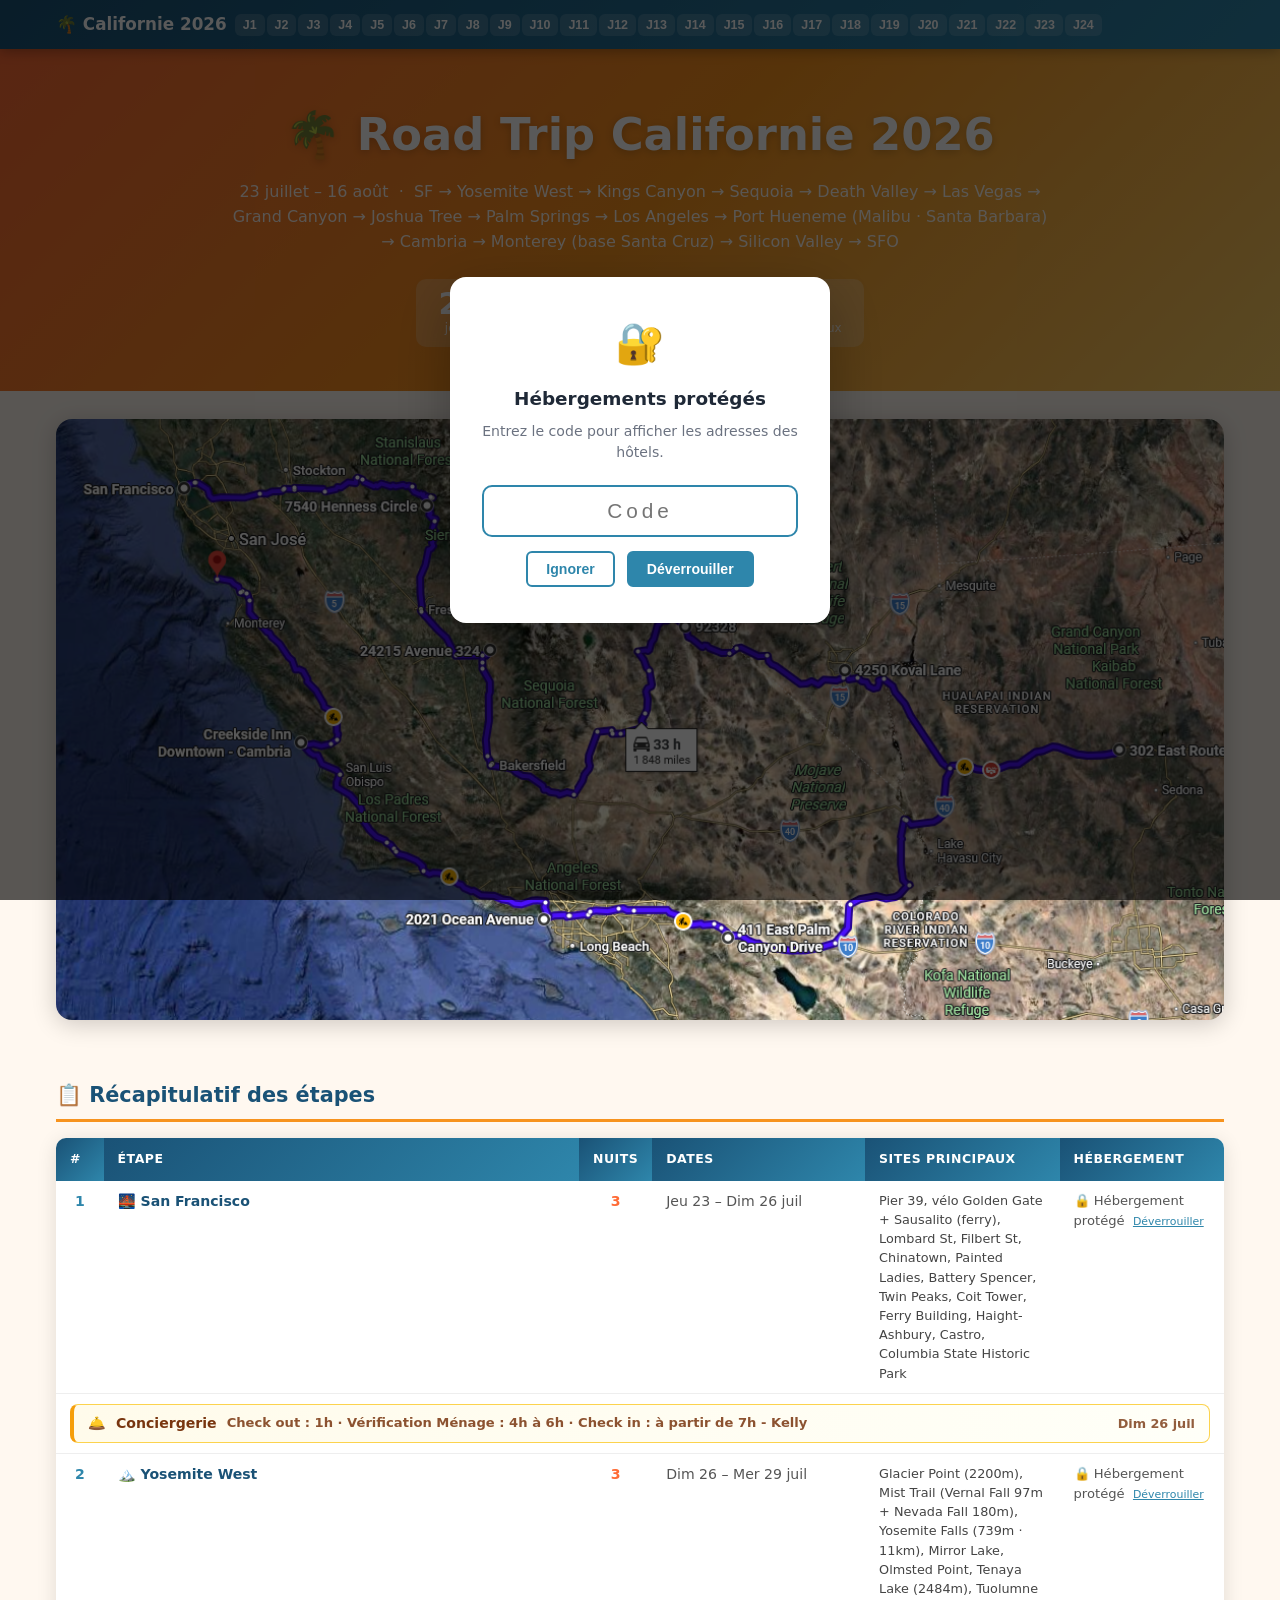
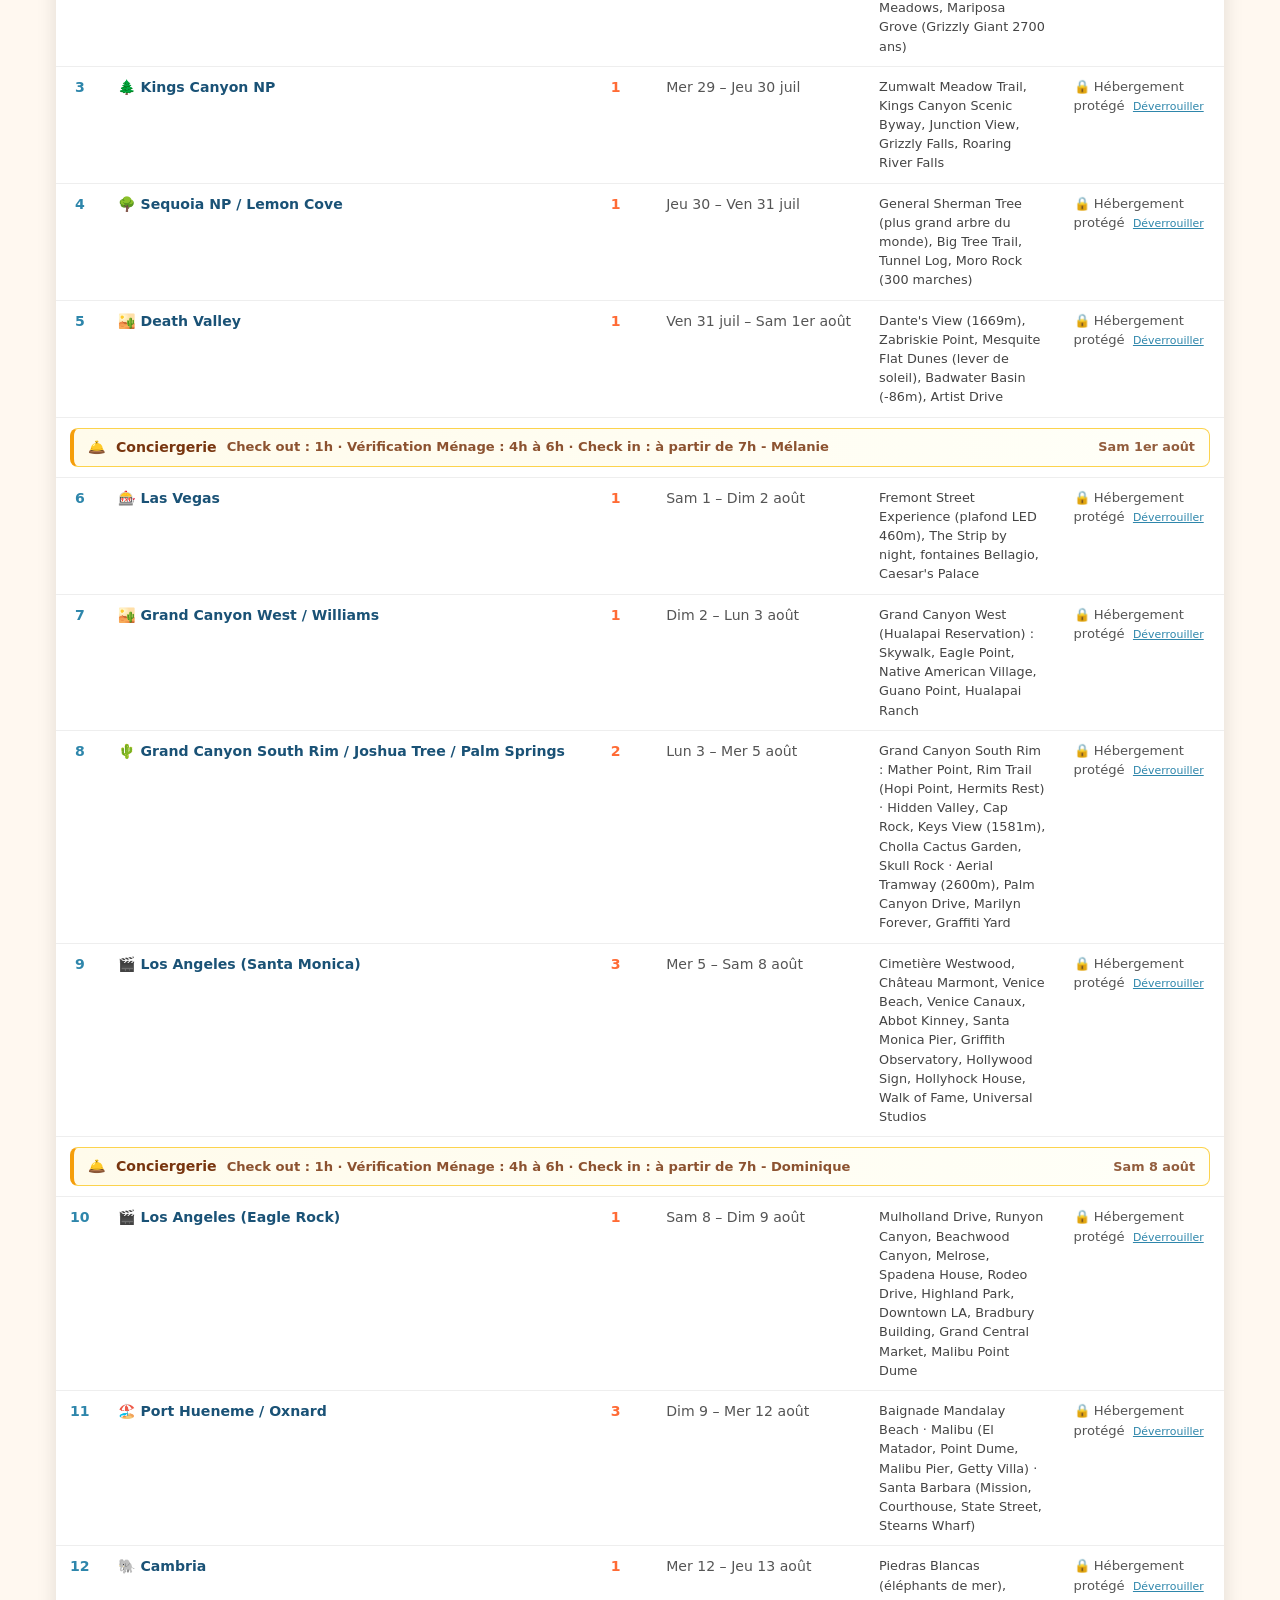
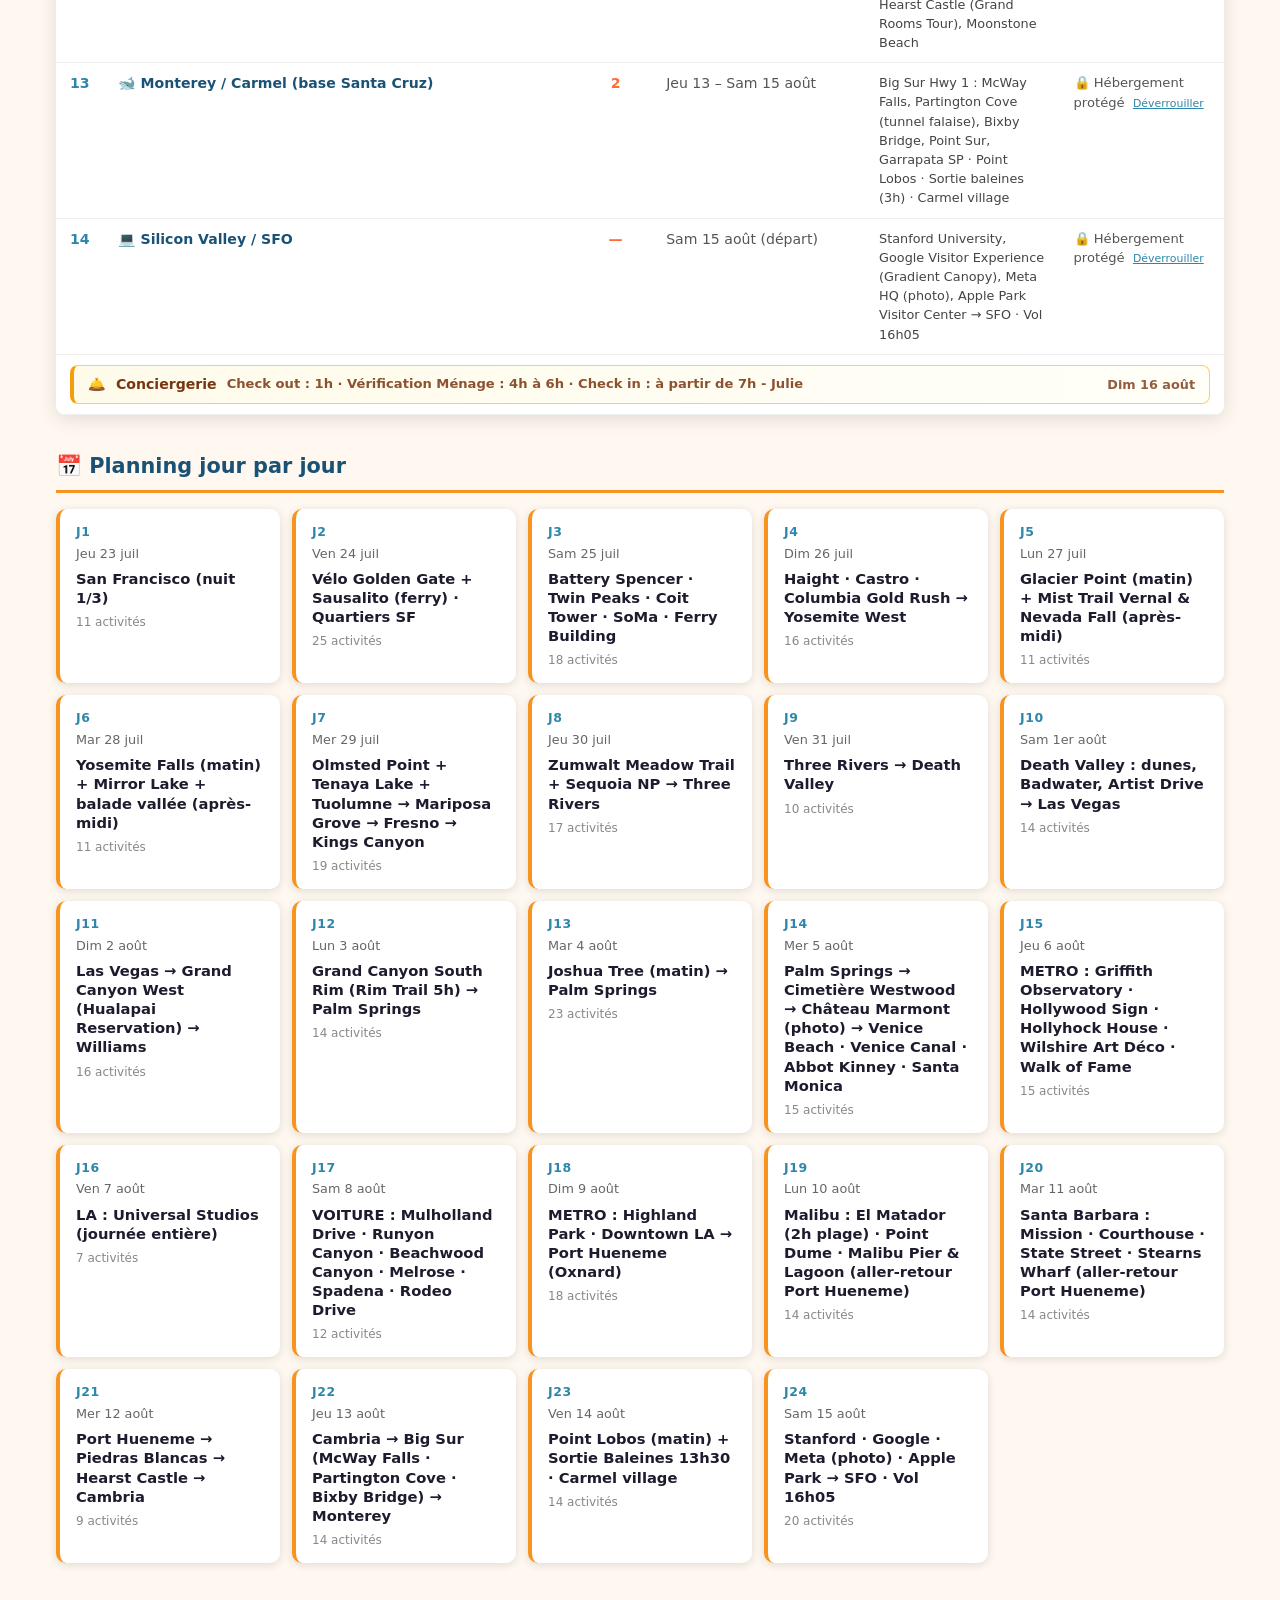
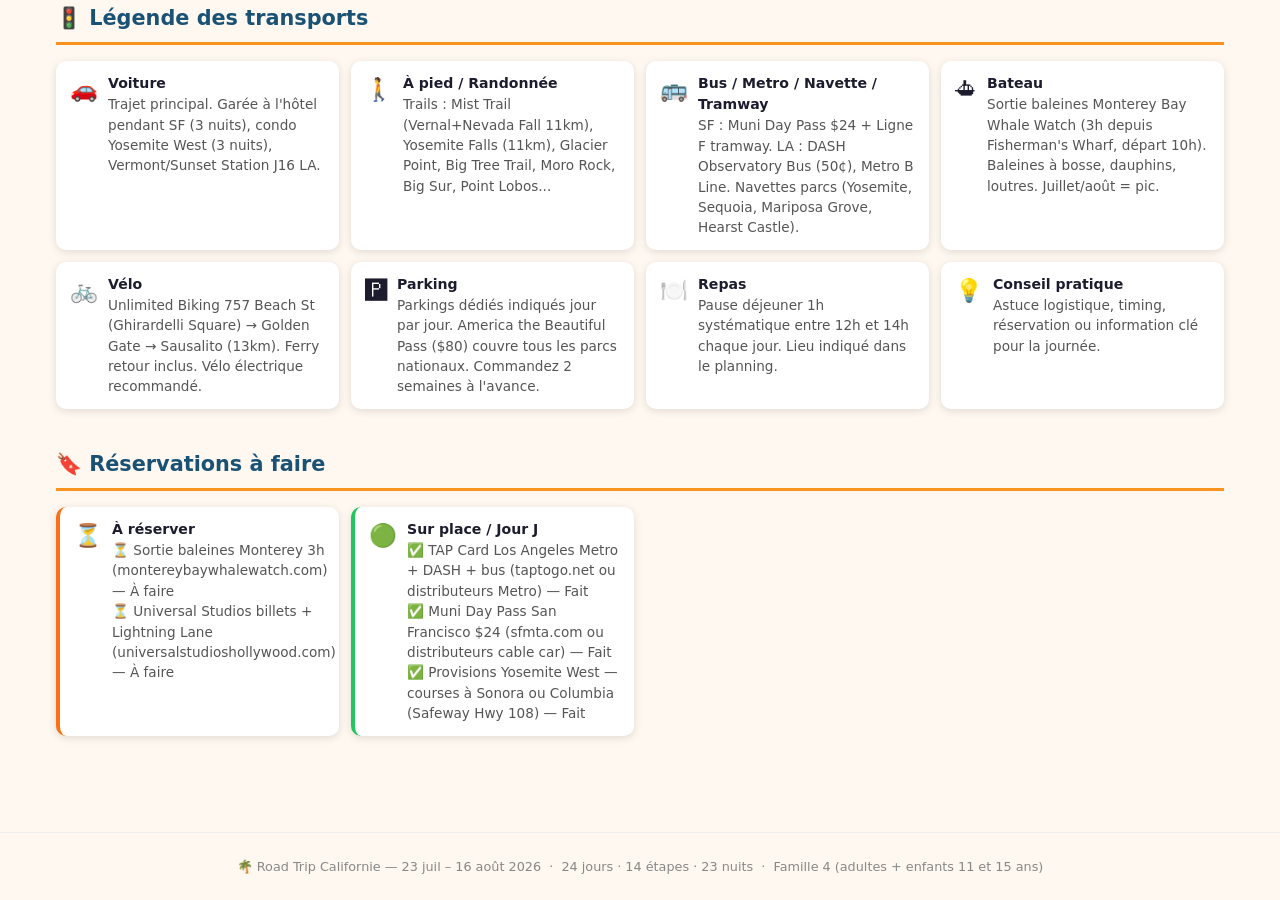
==== commit 682c6902: "Refonte planning v16 : Grand Canyon West + South Rim, base Port Hueneme, lignes conciergerie - Ajout" ====
--- a/index.html
+++ b/index.html
@@ -3,7 +3,7 @@
 <head>
 <meta charset="UTF-8">
 <meta name="viewport" content="width=device-width, initial-scale=1.0">
-<title>Road Trip Californie — 23 juil – 15 août 2026</title>
+<title>Road Trip Californie — 23 juil – 16 août 2026</title>
 <link rel="stylesheet" href="style.css">
 </head>
 <body>
@@ -36,10 +36,10 @@
 <div id="home-page">
   <div class="hero">
     <h1>🌴 Road Trip Californie 2026</h1>
-    <p>23 juillet – 15 août &nbsp;·&nbsp; SF → Yosemite West → Kings Canyon → Sequoia → Death Valley → Las Vegas → Grand Canyon → Joshua Tree → Palm Springs → Los Angeles → Santa Barbara → Cambria → Monterey → Silicon Valley → SFO</p>
+    <p>23 juillet – 16 août &nbsp;·&nbsp; SF → Yosemite West → Kings Canyon → Sequoia → Death Valley → Las Vegas → Grand Canyon → Joshua Tree → Palm Springs → Los Angeles → Port Hueneme (Malibu · Santa Barbara) → Cambria → Monterey (base Santa Cruz) → Silicon Valley → SFO</p>
     <div class="hero-stats">
-      <div class="stat"><div class="stat-num">23</div><div class="stat-label">jours</div></div>
-      <div class="stat"><div class="stat-num">22</div><div class="stat-label">nuits</div></div>
+      <div class="stat"><div class="stat-num">24</div><div class="stat-label">jours</div></div>
+      <div class="stat"><div class="stat-num">23</div><div class="stat-label">nuits</div></div>
       <div class="stat"><div class="stat-num">14</div><div class="stat-label">étapes</div></div>
       <div class="stat"><div class="stat-num">5</div><div class="stat-label">parcs nationaux</div></div>
     </div>
@@ -97,7 +97,7 @@
   <div id="day-page-content"></div>
 </div>
 
-<footer>🌴 Road Trip Californie — 23 juil – 15 août 2026 &nbsp;·&nbsp; 23 jours · 14 étapes · 22 nuits &nbsp;·&nbsp; Famille 4 (adultes + enfants 11 et 15 ans)</footer>
+<footer>🌴 Road Trip Californie — 23 juil – 16 août 2026 &nbsp;·&nbsp; 24 jours · 14 étapes · 23 nuits &nbsp;·&nbsp; Famille 4 (adultes + enfants 11 et 15 ans)</footer>
 
 <!-- ═══════════════════════ DONNÉES ═══════════════════════════ -->
 <script src="days-data.js"></script>
@@ -152,6 +152,16 @@
     '<th>#</th><th>Étape</th><th>Nuits</th><th>Dates</th><th>Sites principaux</th><th>Hébergement</th>' +
     '</tr></thead><tbody>';
   ETAPES.forEach(function(e) {
+    if (e.special) {
+      html += '<tr class="etape-special"><td colspan="6">' +
+        '<div class="etape-special-box">' +
+        '<span>' + e.icon + '</span>' +
+        '<strong>' + e.name + '</strong>' +
+        (e.desc ? '<span class="etape-special-desc">' + e.desc + '</span>' : '') +
+        '<span class="etape-special-dates">' + e.dates + '</span>' +
+        '</div></td></tr>';
+      return;
+    }
     html += '<tr>' +
       '<td>' + e.num + '</td>' +
       '<td><a class="etape-link" onclick="showDay(' + e.dayIdx + ')">' + e.icon + ' ' + e.name + '</a></td>' +
@@ -279,13 +289,14 @@
   [42,83], // J14 Los Angeles
   [42,83], // J15 Los Angeles
   [42,83], // J16 Los Angeles
-  [31,75], // J17 Santa Barbara
-  [21,54], // J18 Cambria
-  [15,34], // J19 Monterey
-  [15,34], // J20 Carmel
-  [12,22], // J21 Santa Cruz (interpolé entre Monterey et SF)
-  [15,34], // J22 Point Lobos / Aquarium Monterey
-  [11,12], // J23 SF → SFO départ
+  [42,83], // J17 Los Angeles (Eagle Rock)
+  [35,79], // J18 Port Hueneme (Oxnard) — arrivée
+  [39,81], // J19 Malibu (aller-retour Port Hueneme)
+  [31,75], // J20 Santa Barbara (aller-retour Port Hueneme)
+  [21,54], // J21 Cambria
+  [15,34], // J22 Monterey
+  [12,22], // J23 Point Lobos + Sortie Baleines + Carmel (base Santa Cruz)
+  [11,12], // J24 SF → SFO départ
 ];
 
 /* ── Calibration : clic sur la carte d'accueil → coordonnées ── */
--- a/style.css
+++ b/style.css
@@ -546,6 +546,23 @@
   .section-title { font-size: 1.1rem; }
 }
 
+/* ────── Ligne spéciale récapitulatif (conciergerie, événement) ────── */
+.etape-special td { padding: 4px 8px; }
+.etape-special-box {
+  display: flex;
+  align-items: center;
+  gap: 10px;
+  background: linear-gradient(90deg, #fffbeb, #fffff8);
+  border: 1px solid #fcd34d;
+  border-left: 4px solid #f59e0b;
+  border-radius: 8px;
+  padding: 8px 14px;
+  font-size: 0.88rem;
+  color: #78350f;
+}
+.etape-special-desc  { font-size: 0.82rem; opacity: 0.85; }
+.etape-special-dates { margin-left: auto; font-size: 0.8rem; opacity: 0.8; white-space: nowrap; }
+
 /* ────── PIN Modal ────── */
 #pin-modal {
   display: none;
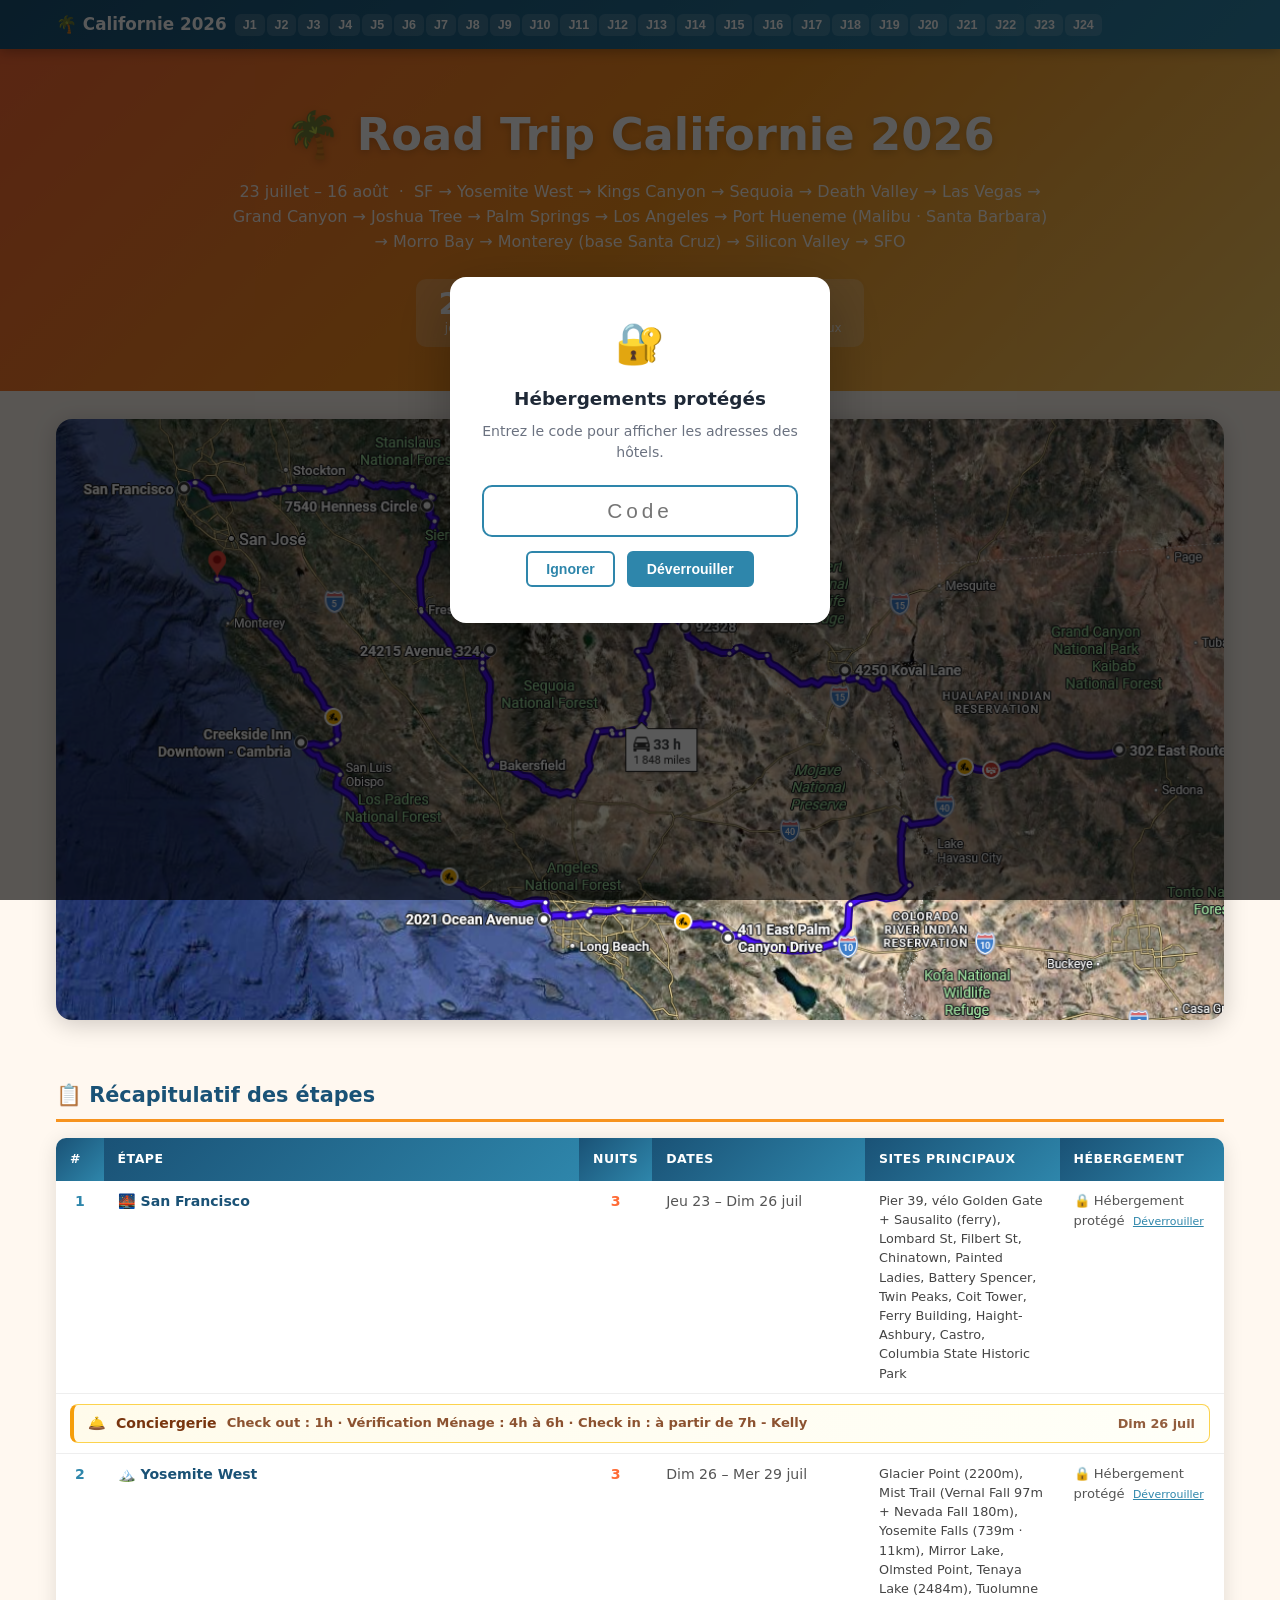
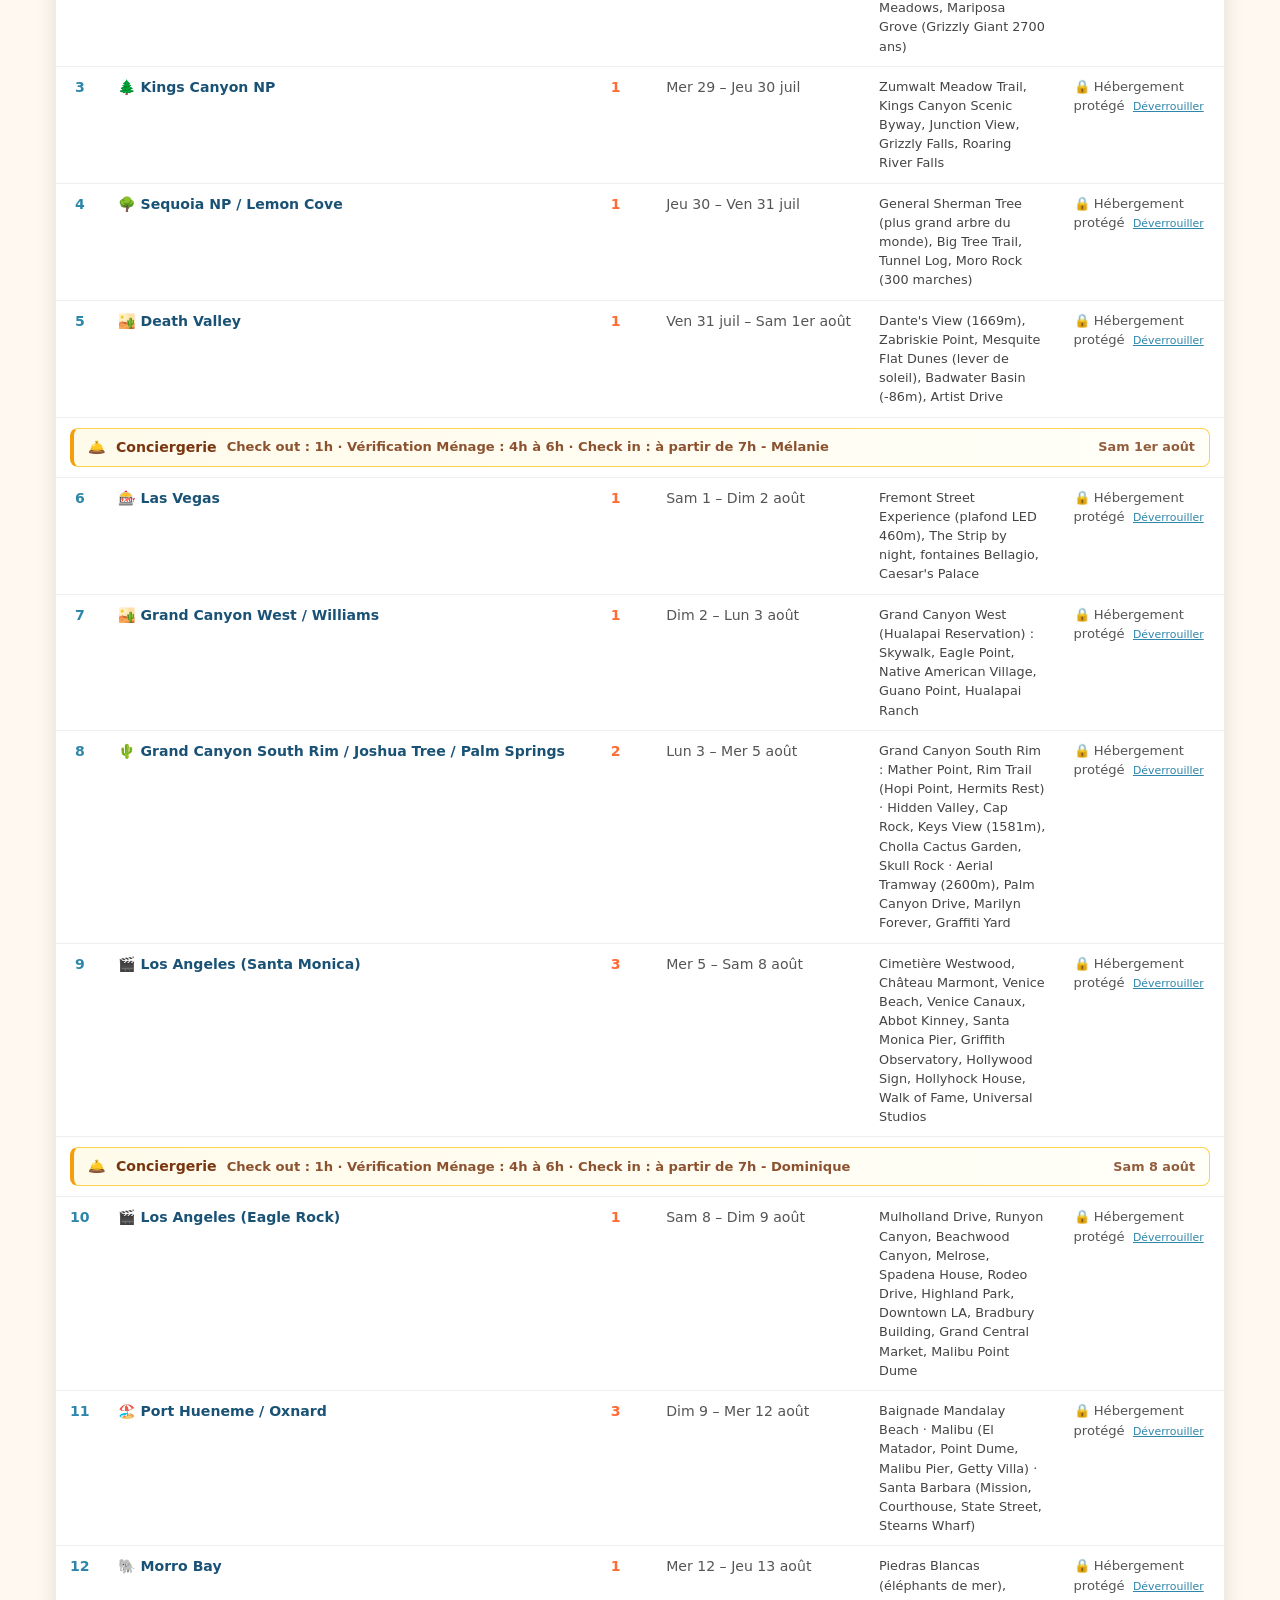
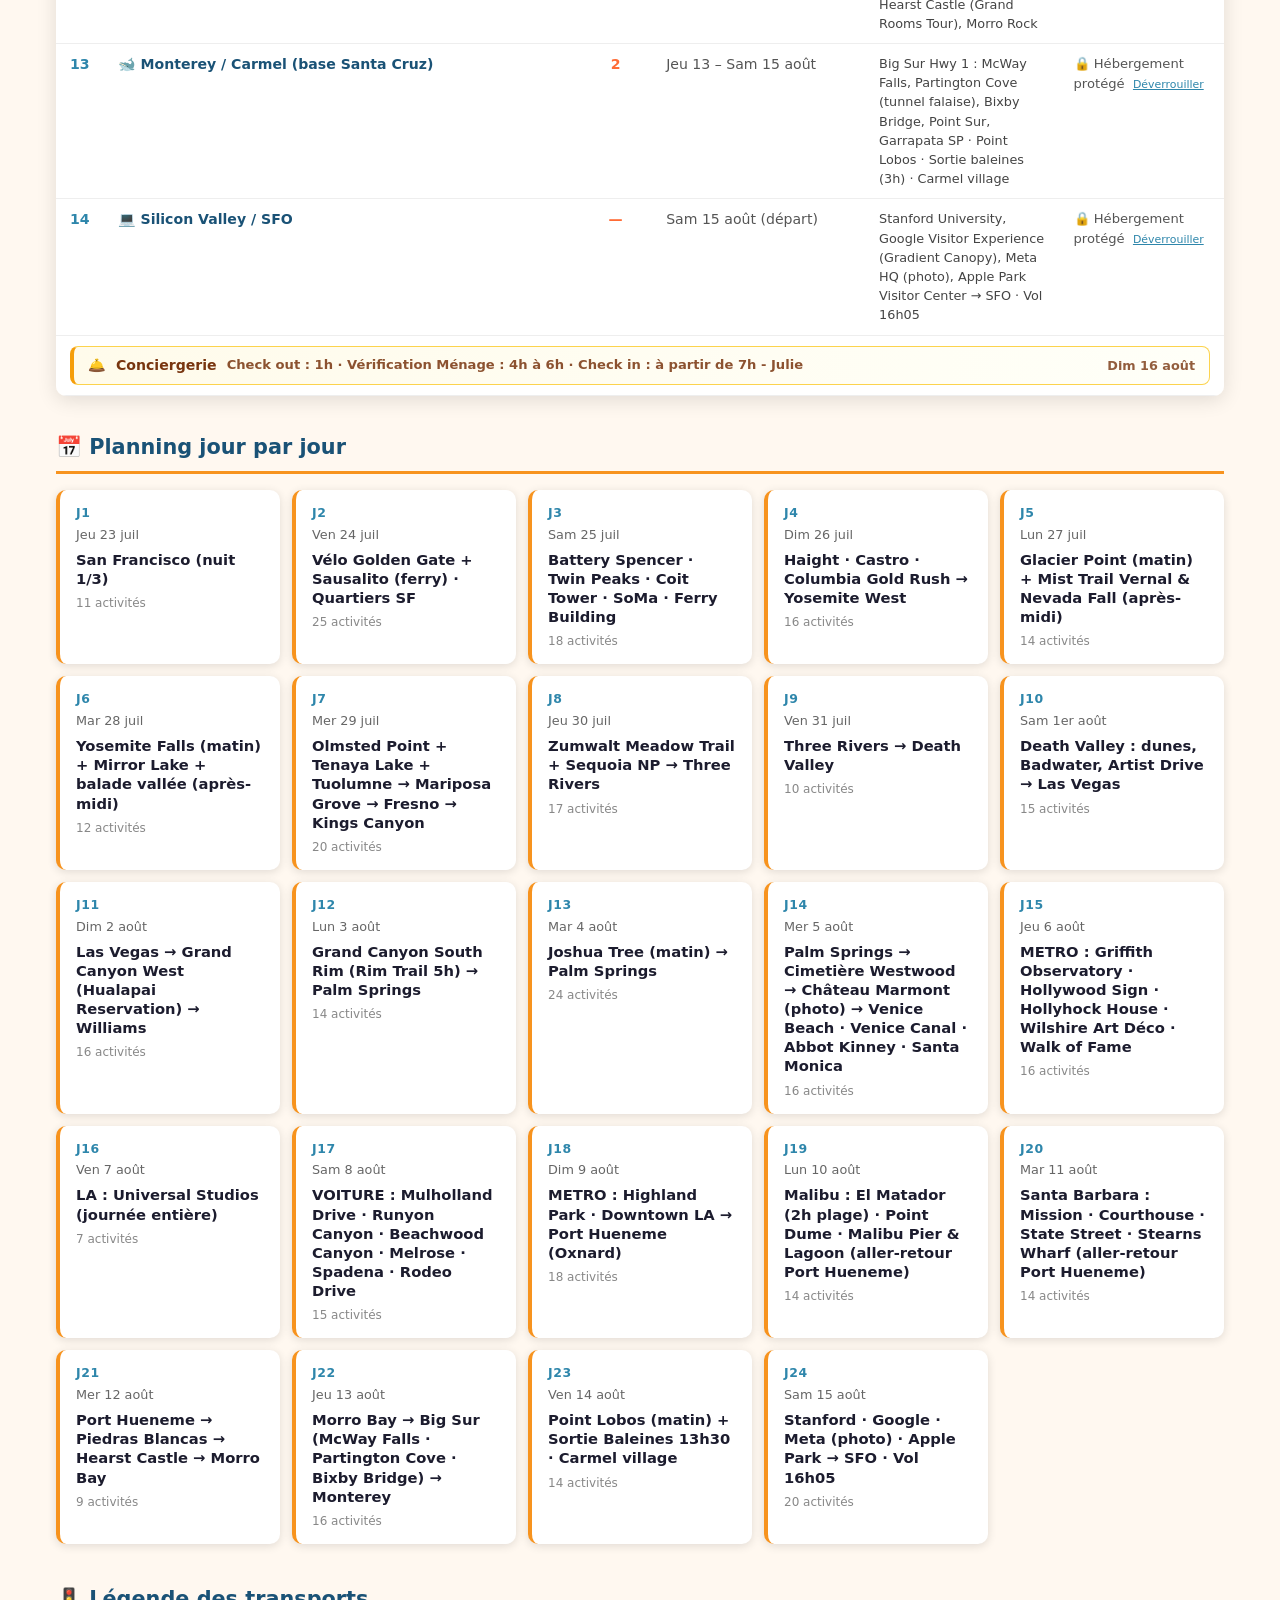
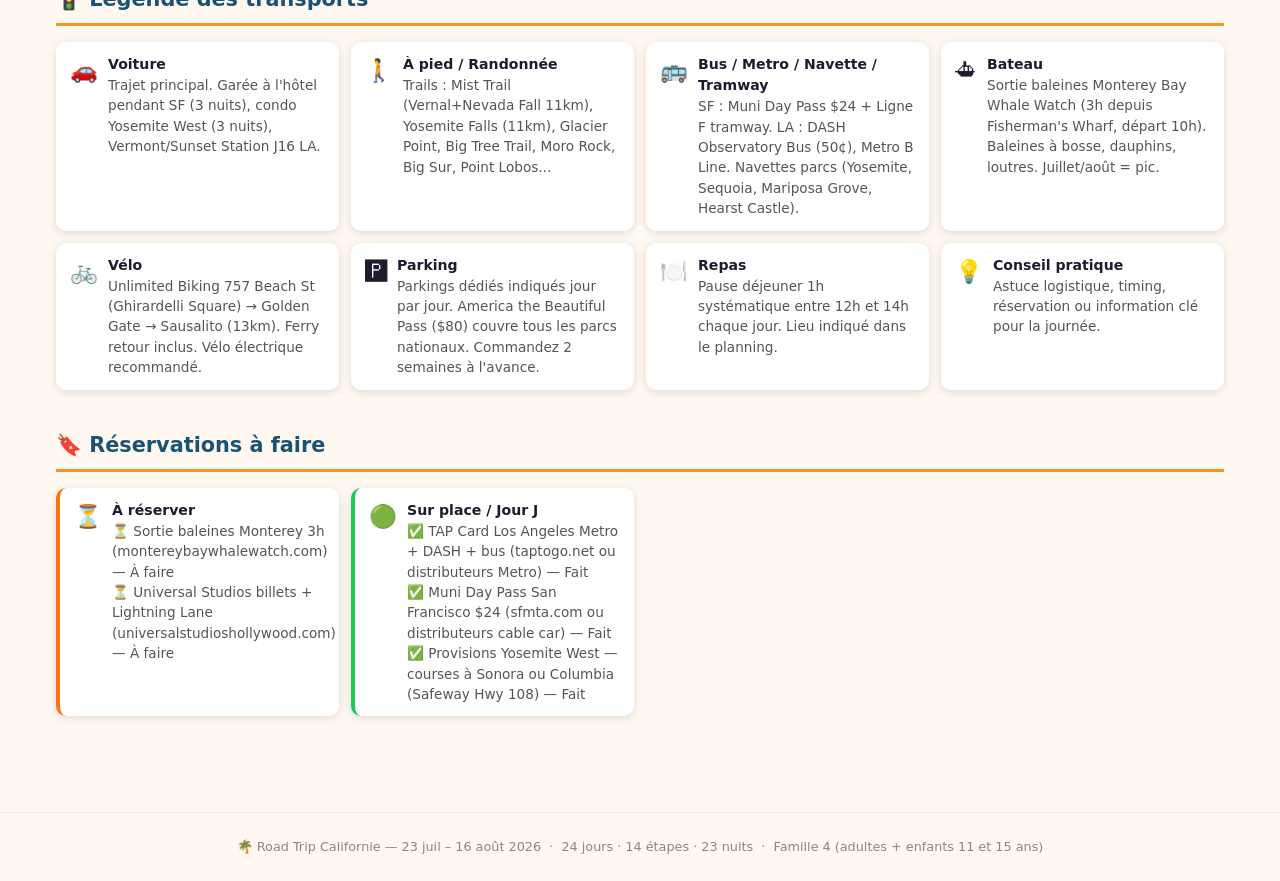
==== commit d6d96235: "Corrige la cohérence du planning et remplace l'hébergement Cambria par Morro Bay - Ajoute 7 dîners m" ====
--- a/index.html
+++ b/index.html
@@ -36,7 +36,7 @@
 <div id="home-page">
   <div class="hero">
     <h1>🌴 Road Trip Californie 2026</h1>
-    <p>23 juillet – 16 août &nbsp;·&nbsp; SF → Yosemite West → Kings Canyon → Sequoia → Death Valley → Las Vegas → Grand Canyon → Joshua Tree → Palm Springs → Los Angeles → Port Hueneme (Malibu · Santa Barbara) → Cambria → Monterey (base Santa Cruz) → Silicon Valley → SFO</p>
+    <p>23 juillet – 16 août &nbsp;·&nbsp; SF → Yosemite West → Kings Canyon → Sequoia → Death Valley → Las Vegas → Grand Canyon → Joshua Tree → Palm Springs → Los Angeles → Port Hueneme (Malibu · Santa Barbara) → Morro Bay → Monterey (base Santa Cruz) → Silicon Valley → SFO</p>
     <div class="hero-stats">
       <div class="stat"><div class="stat-num">24</div><div class="stat-label">jours</div></div>
       <div class="stat"><div class="stat-num">23</div><div class="stat-label">nuits</div></div>
@@ -293,7 +293,7 @@
   [35,79], // J18 Port Hueneme (Oxnard) — arrivée
   [39,81], // J19 Malibu (aller-retour Port Hueneme)
   [31,75], // J20 Santa Barbara (aller-retour Port Hueneme)
-  [21,54], // J21 Cambria
+  [21,54], // J21 Morro Bay
   [15,34], // J22 Monterey
   [12,22], // J23 Point Lobos + Sortie Baleines + Carmel (base Santa Cruz)
   [11,12], // J24 SF → SFO départ
